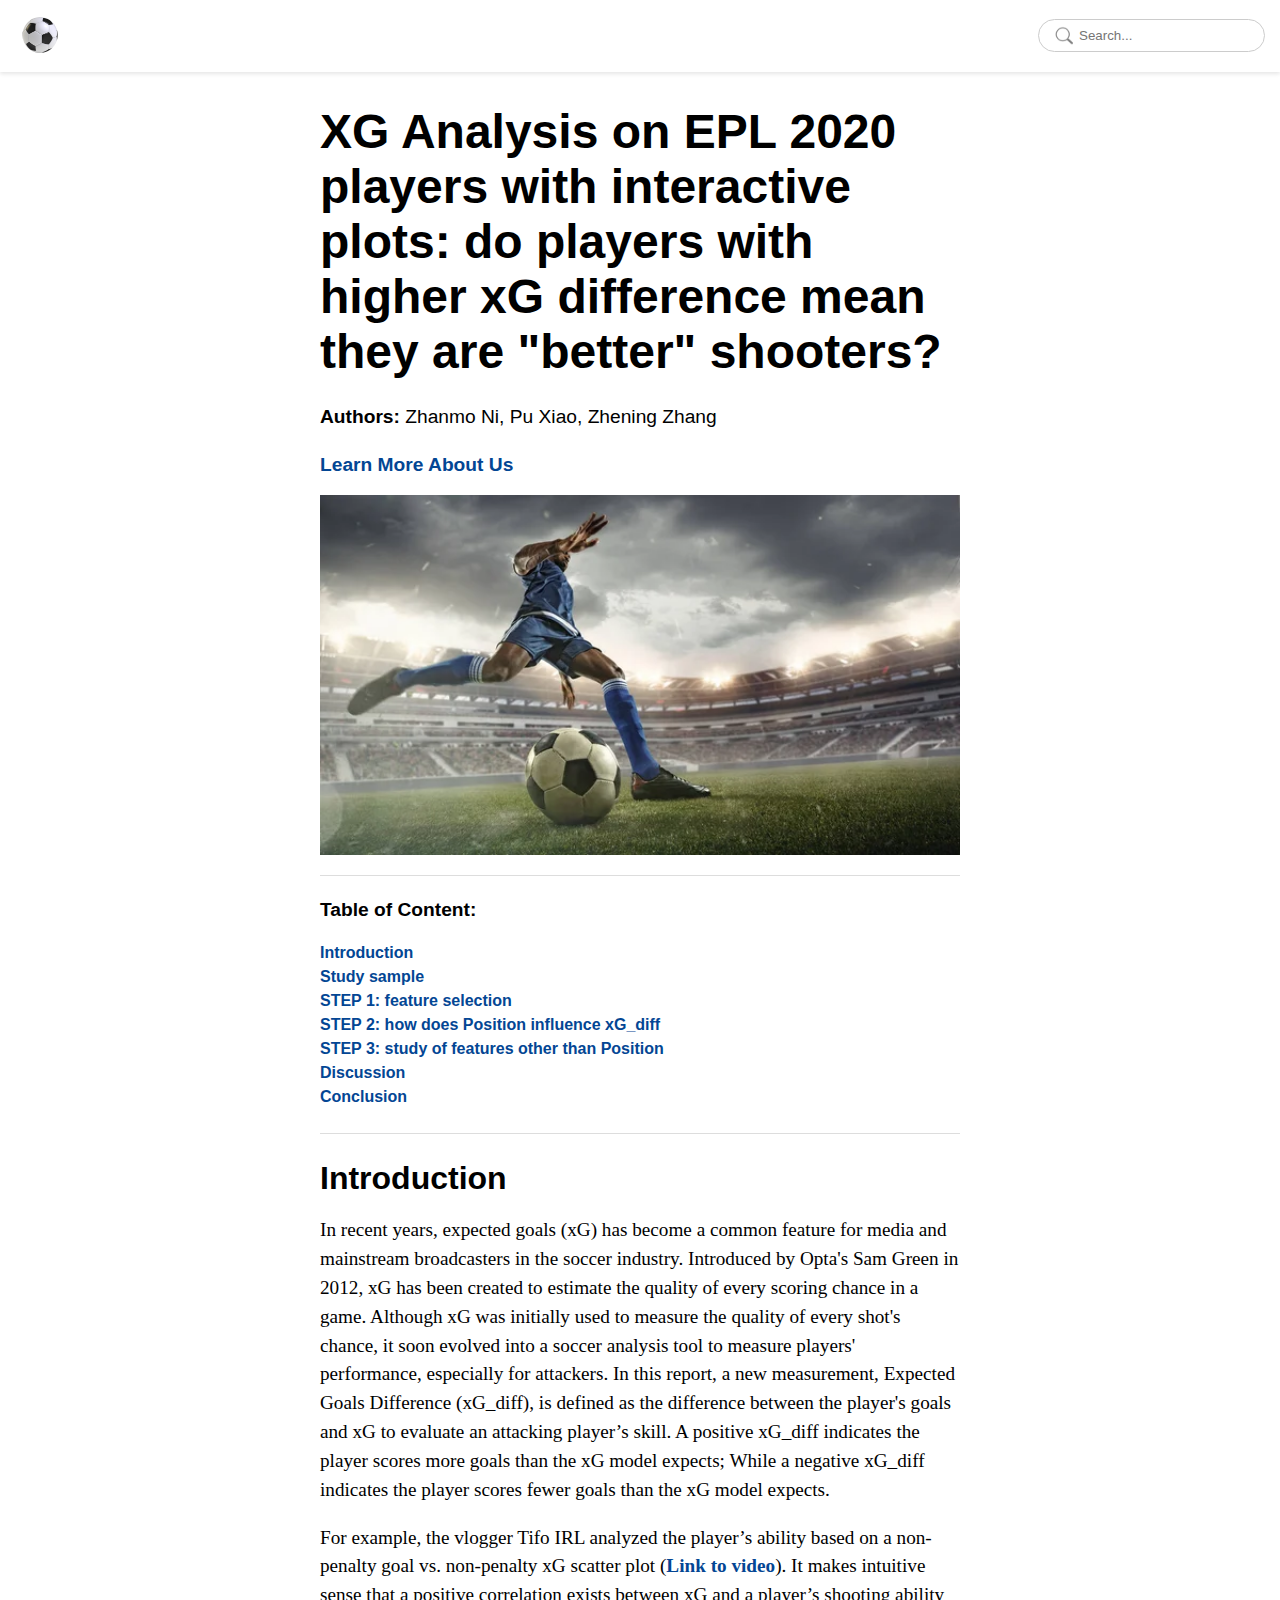
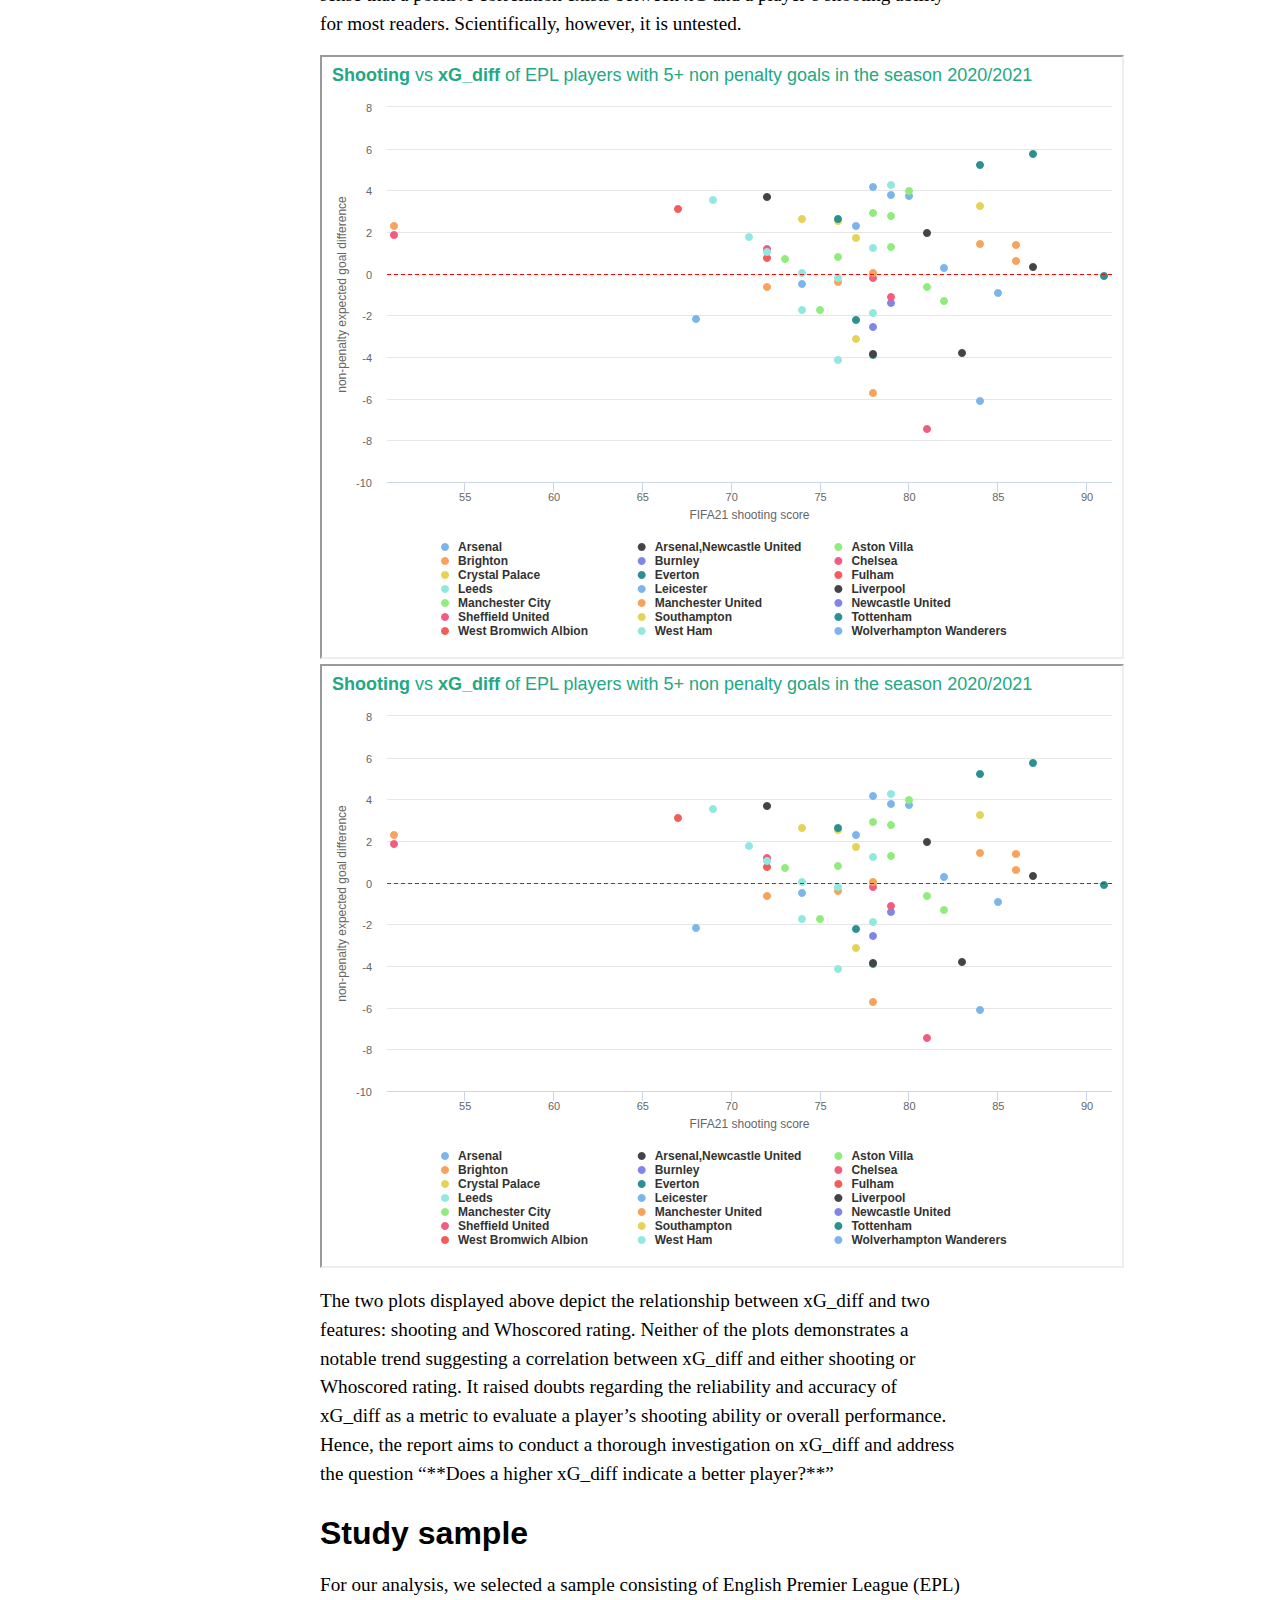
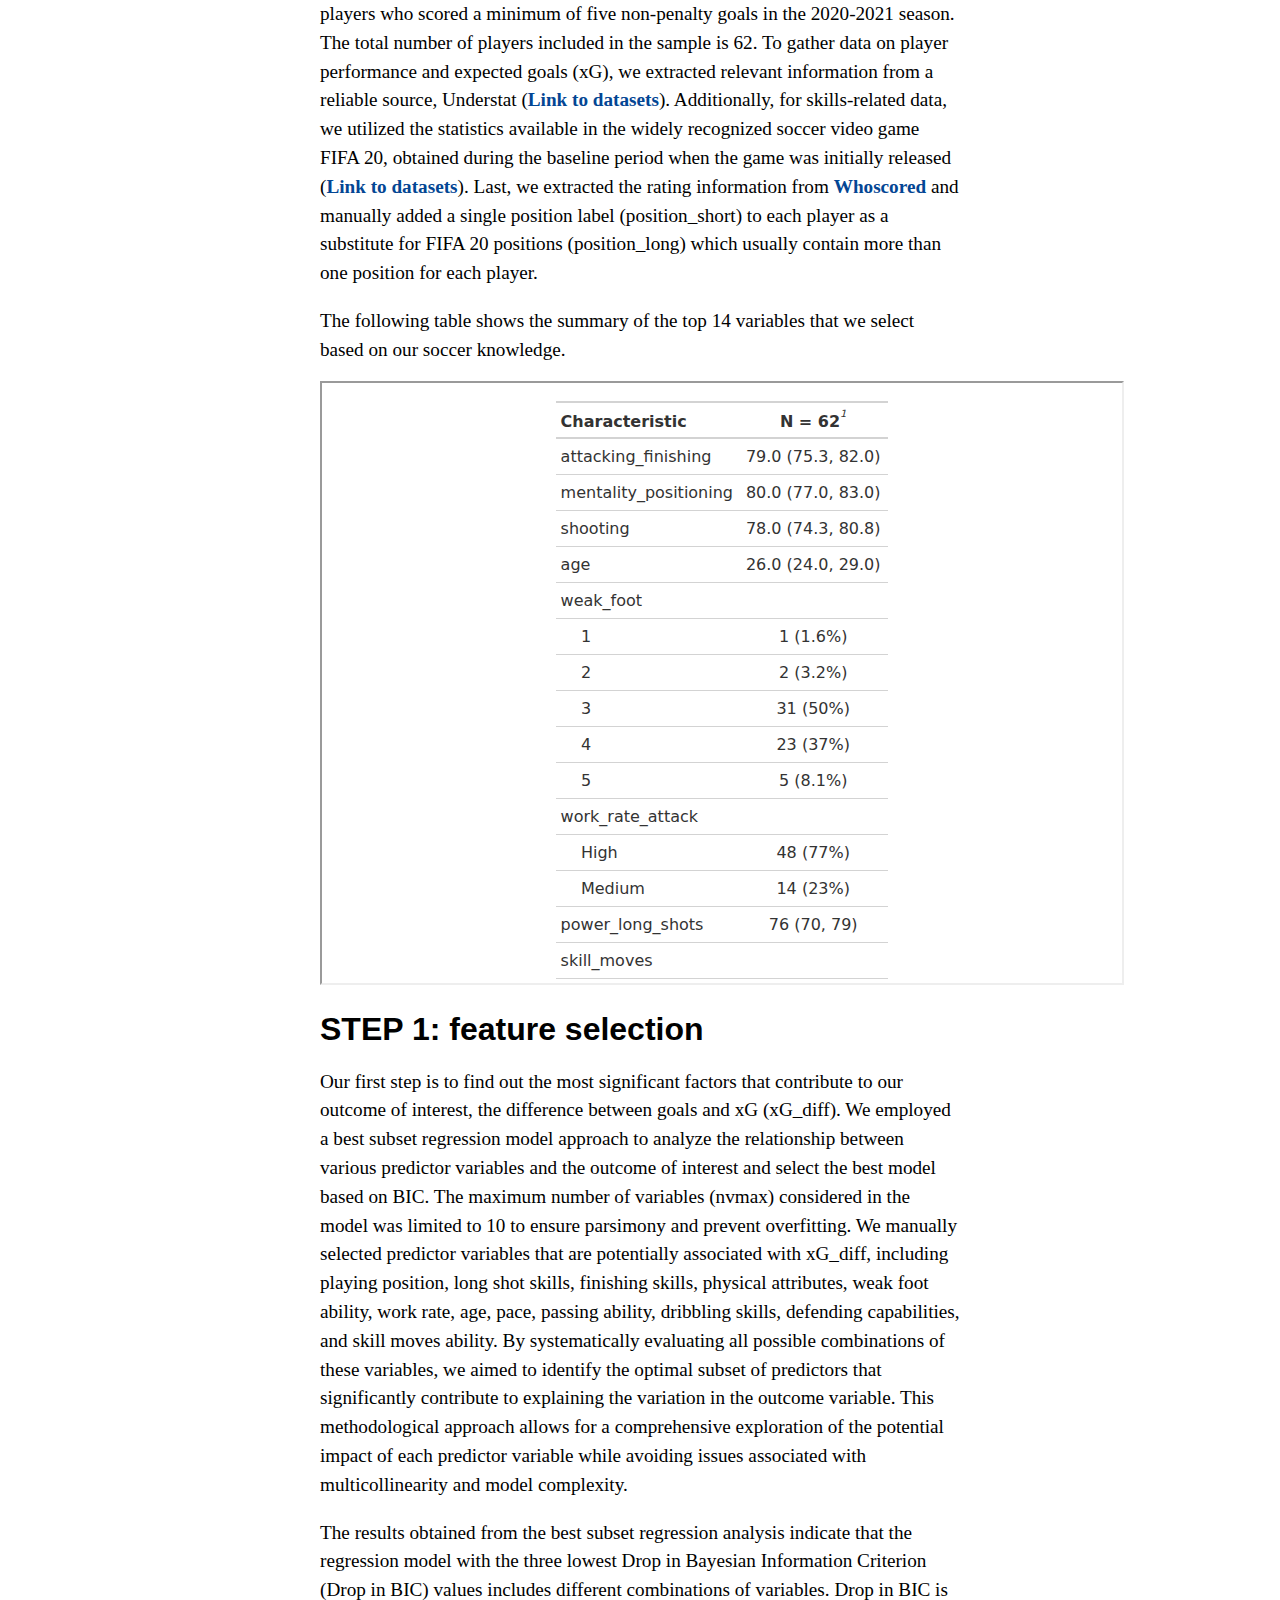
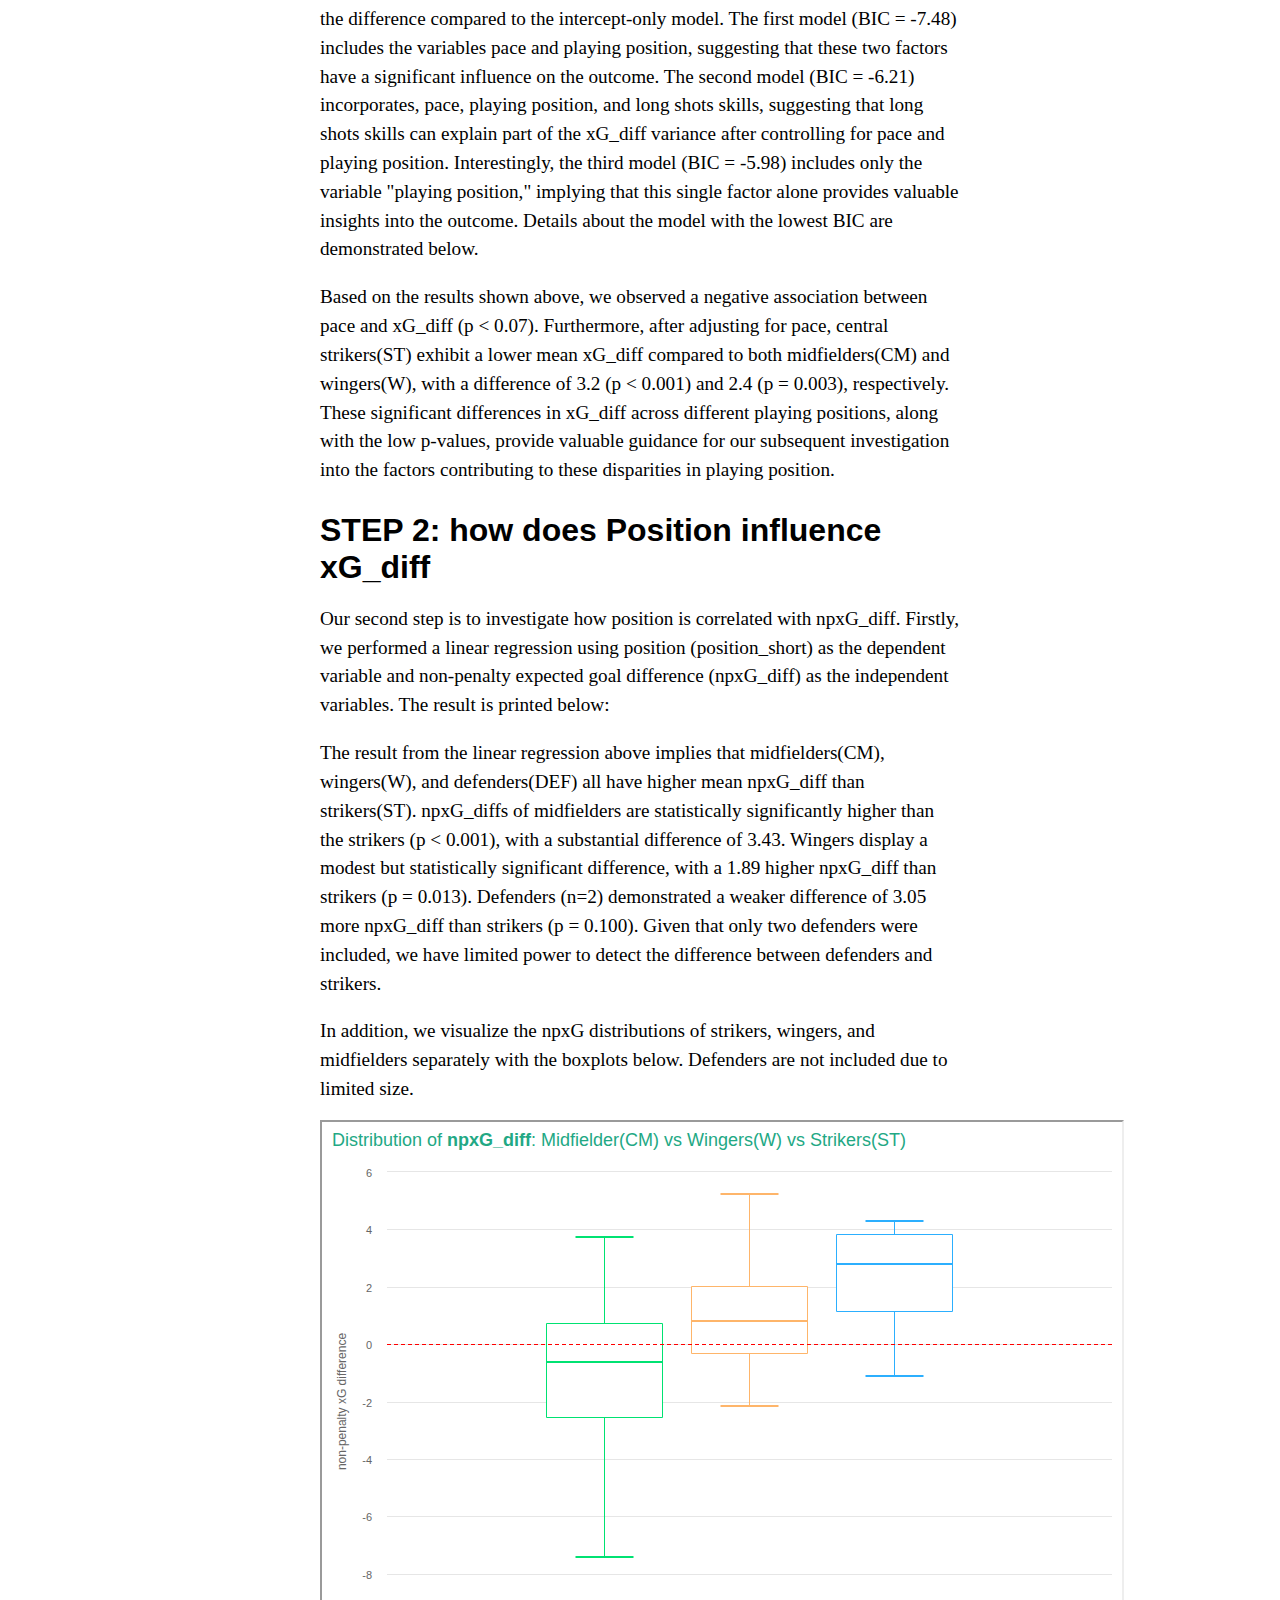
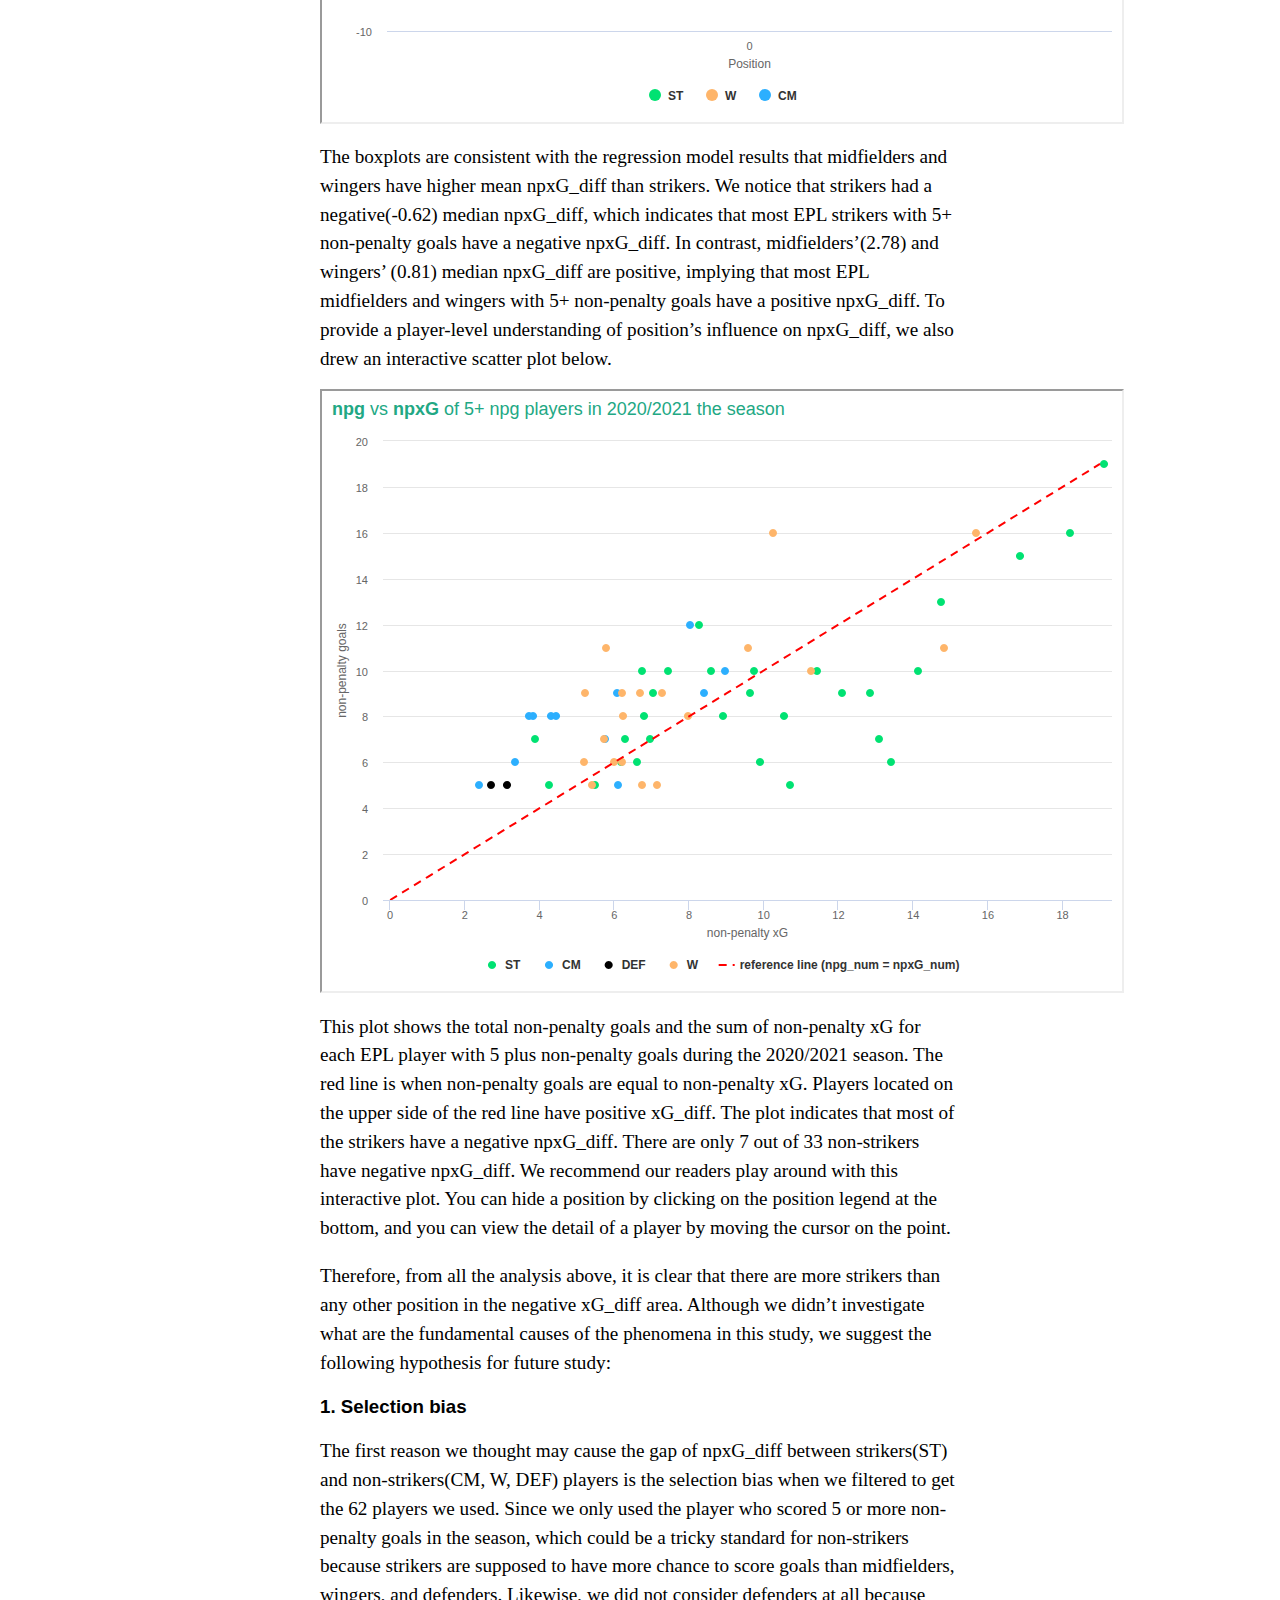
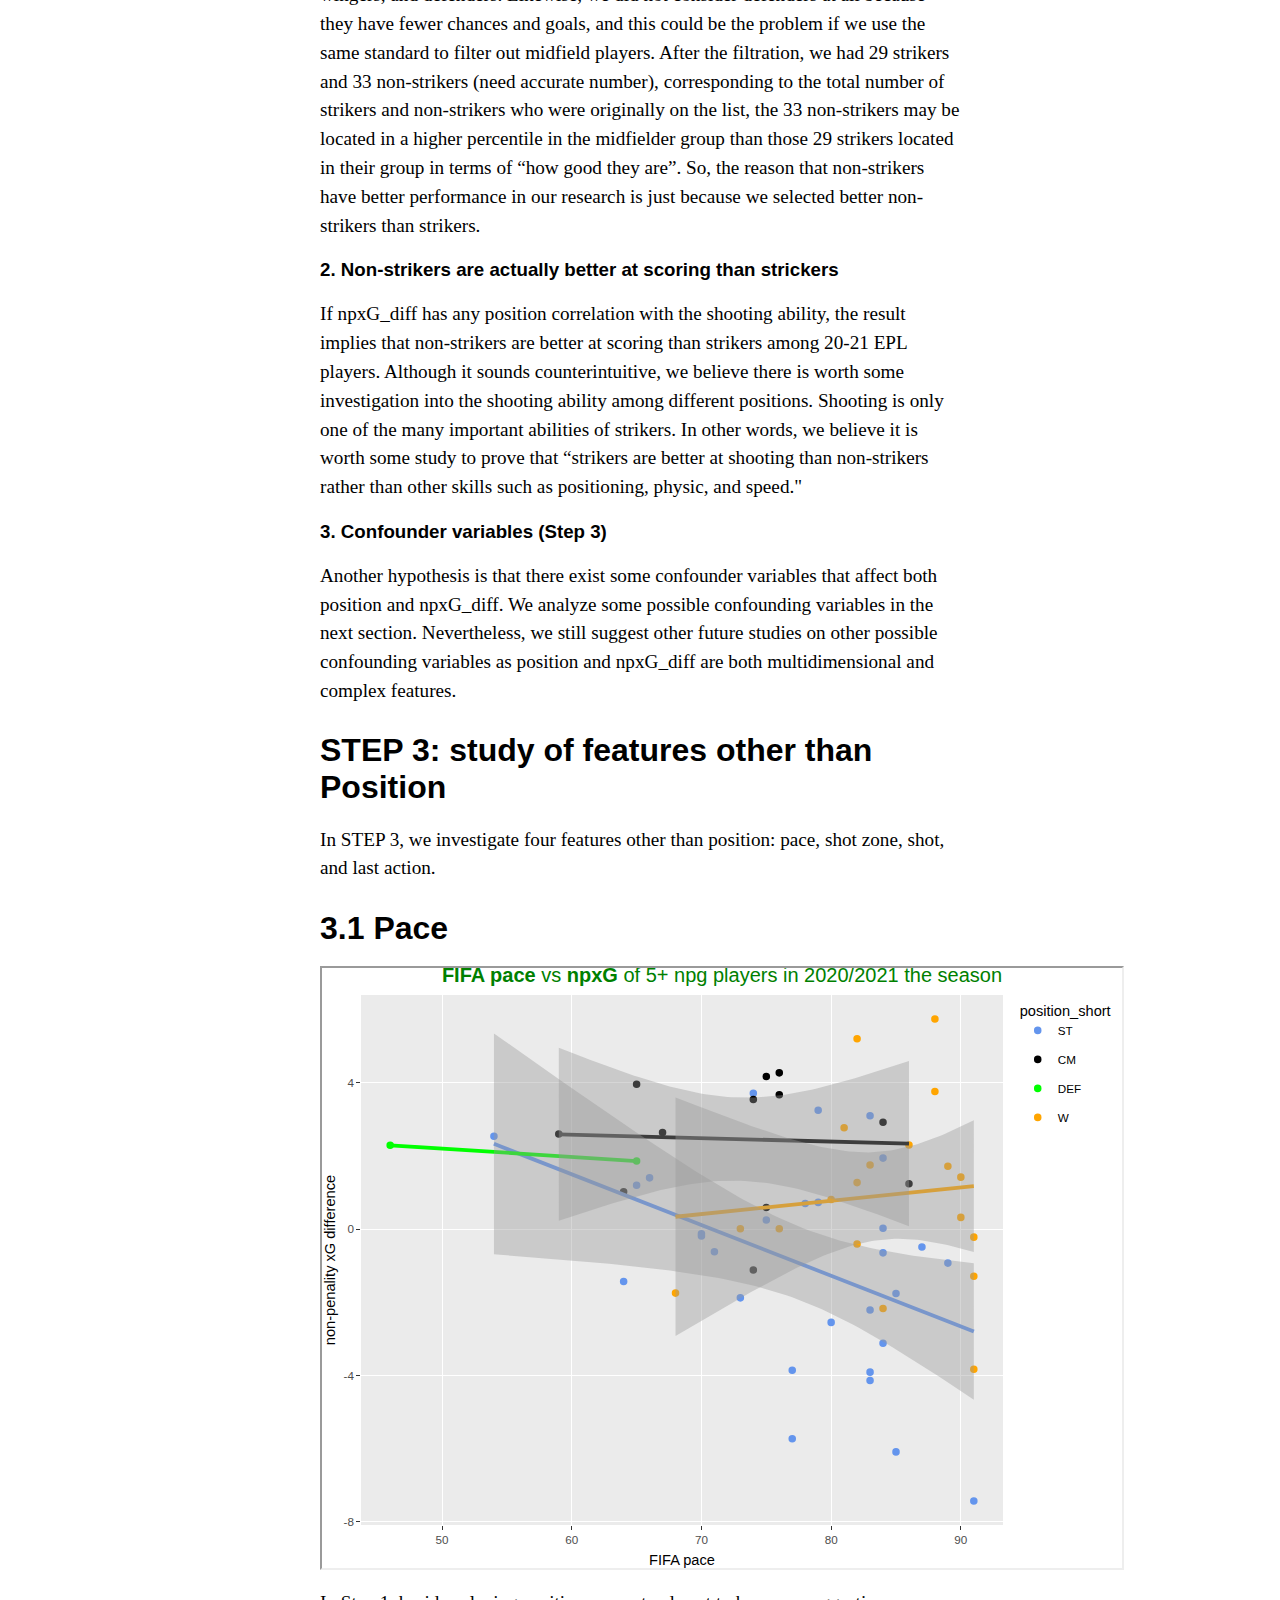
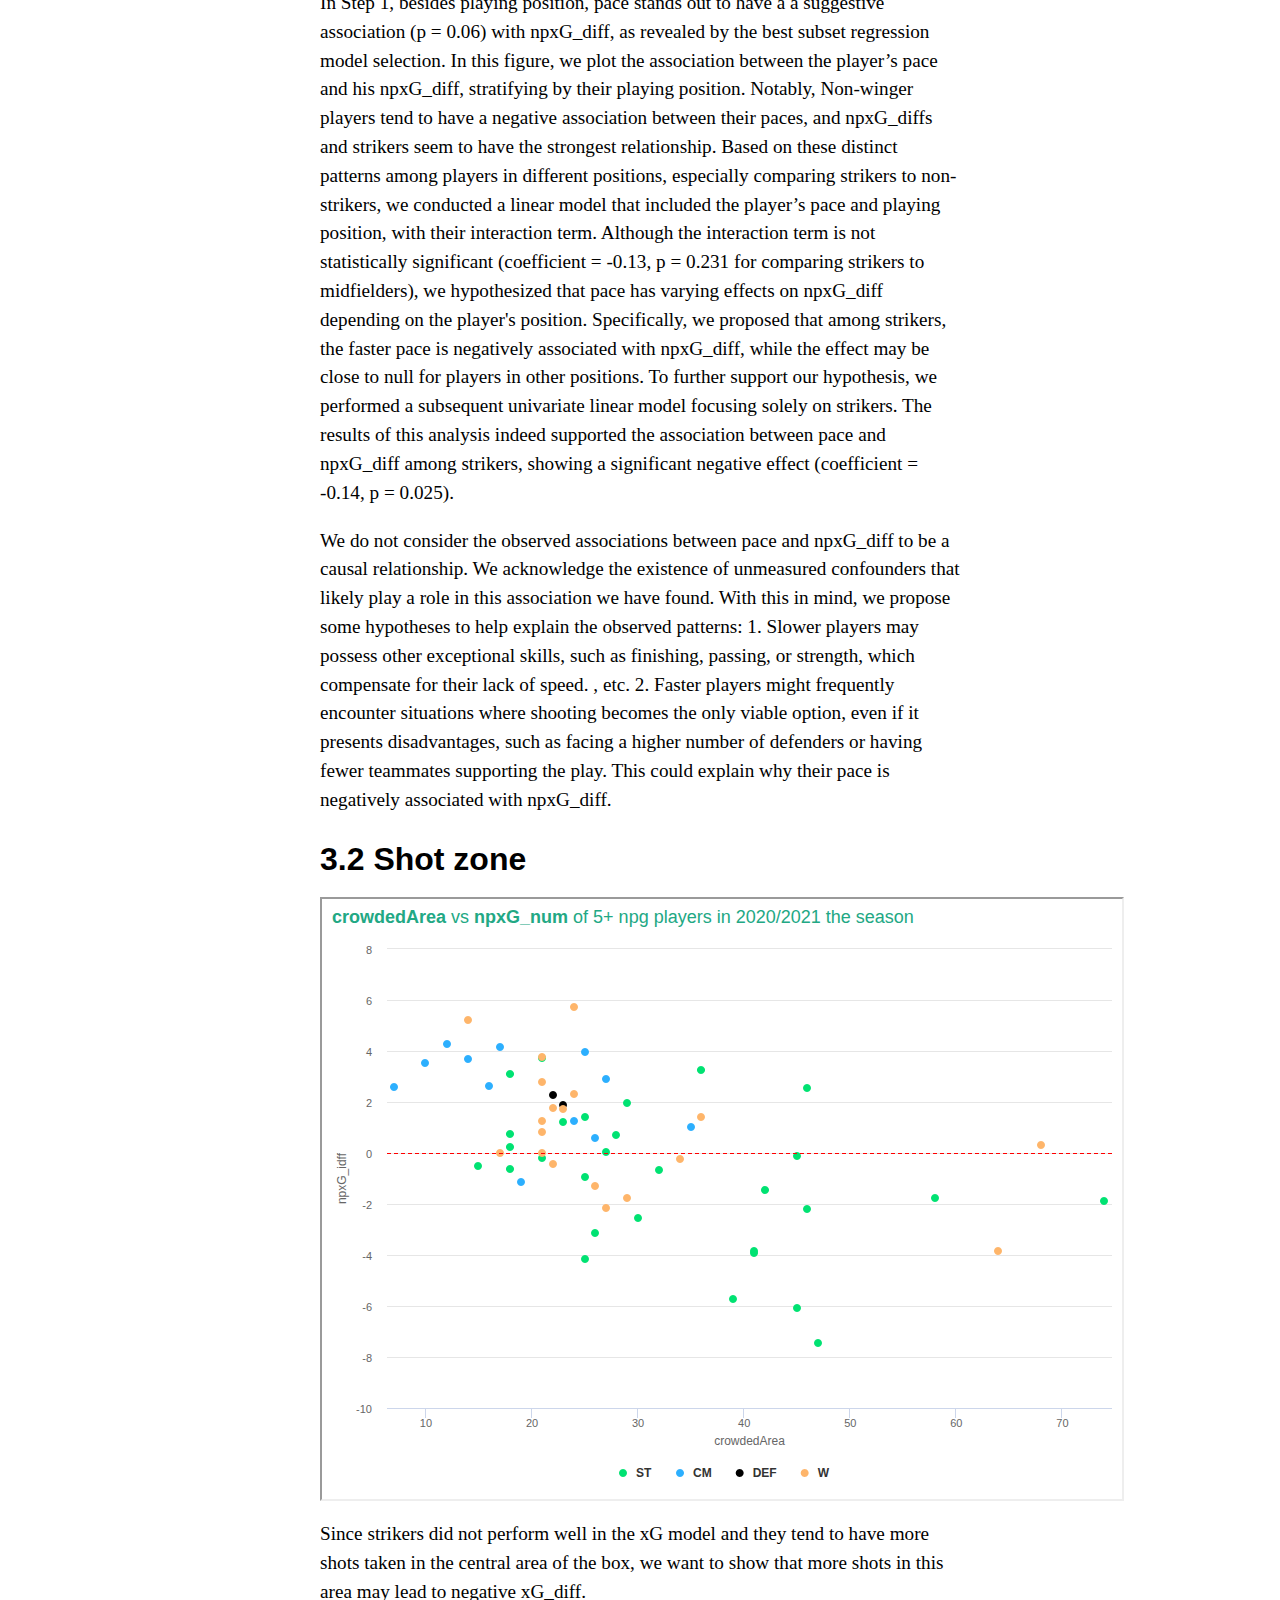
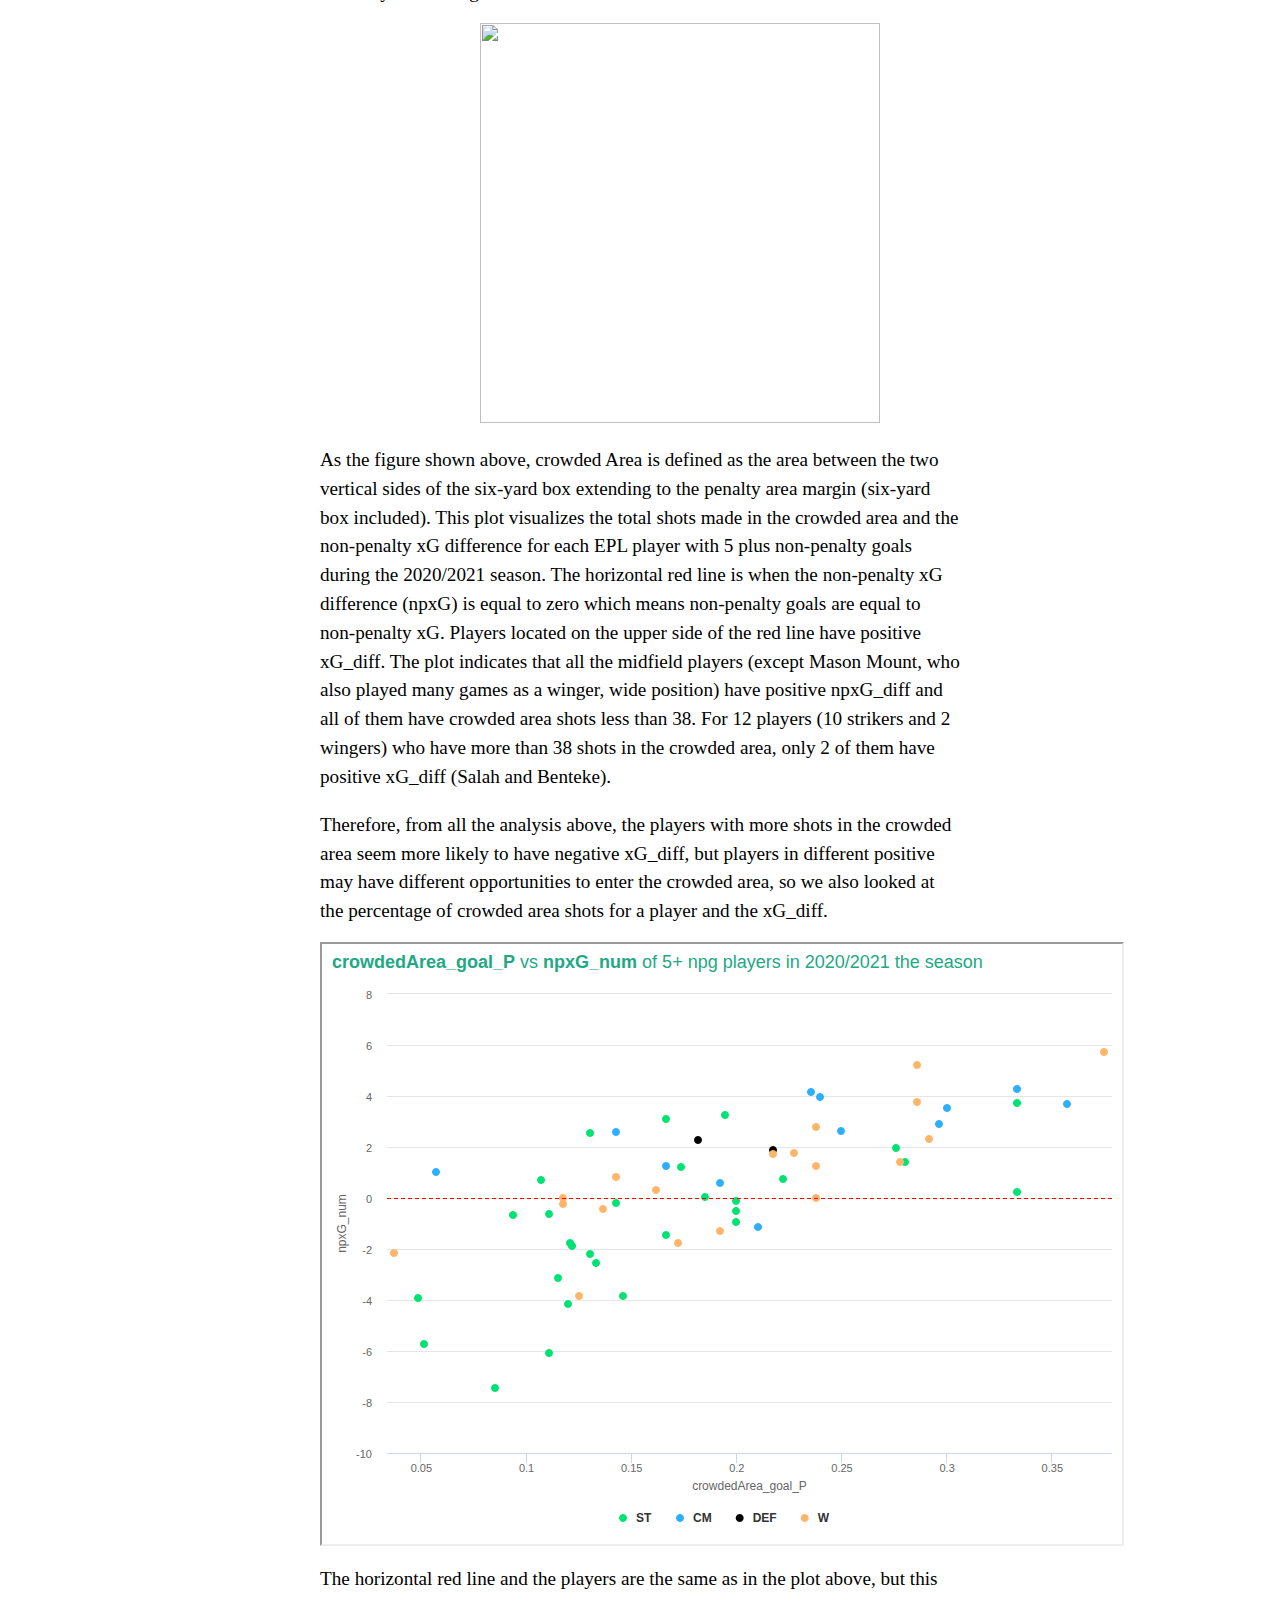
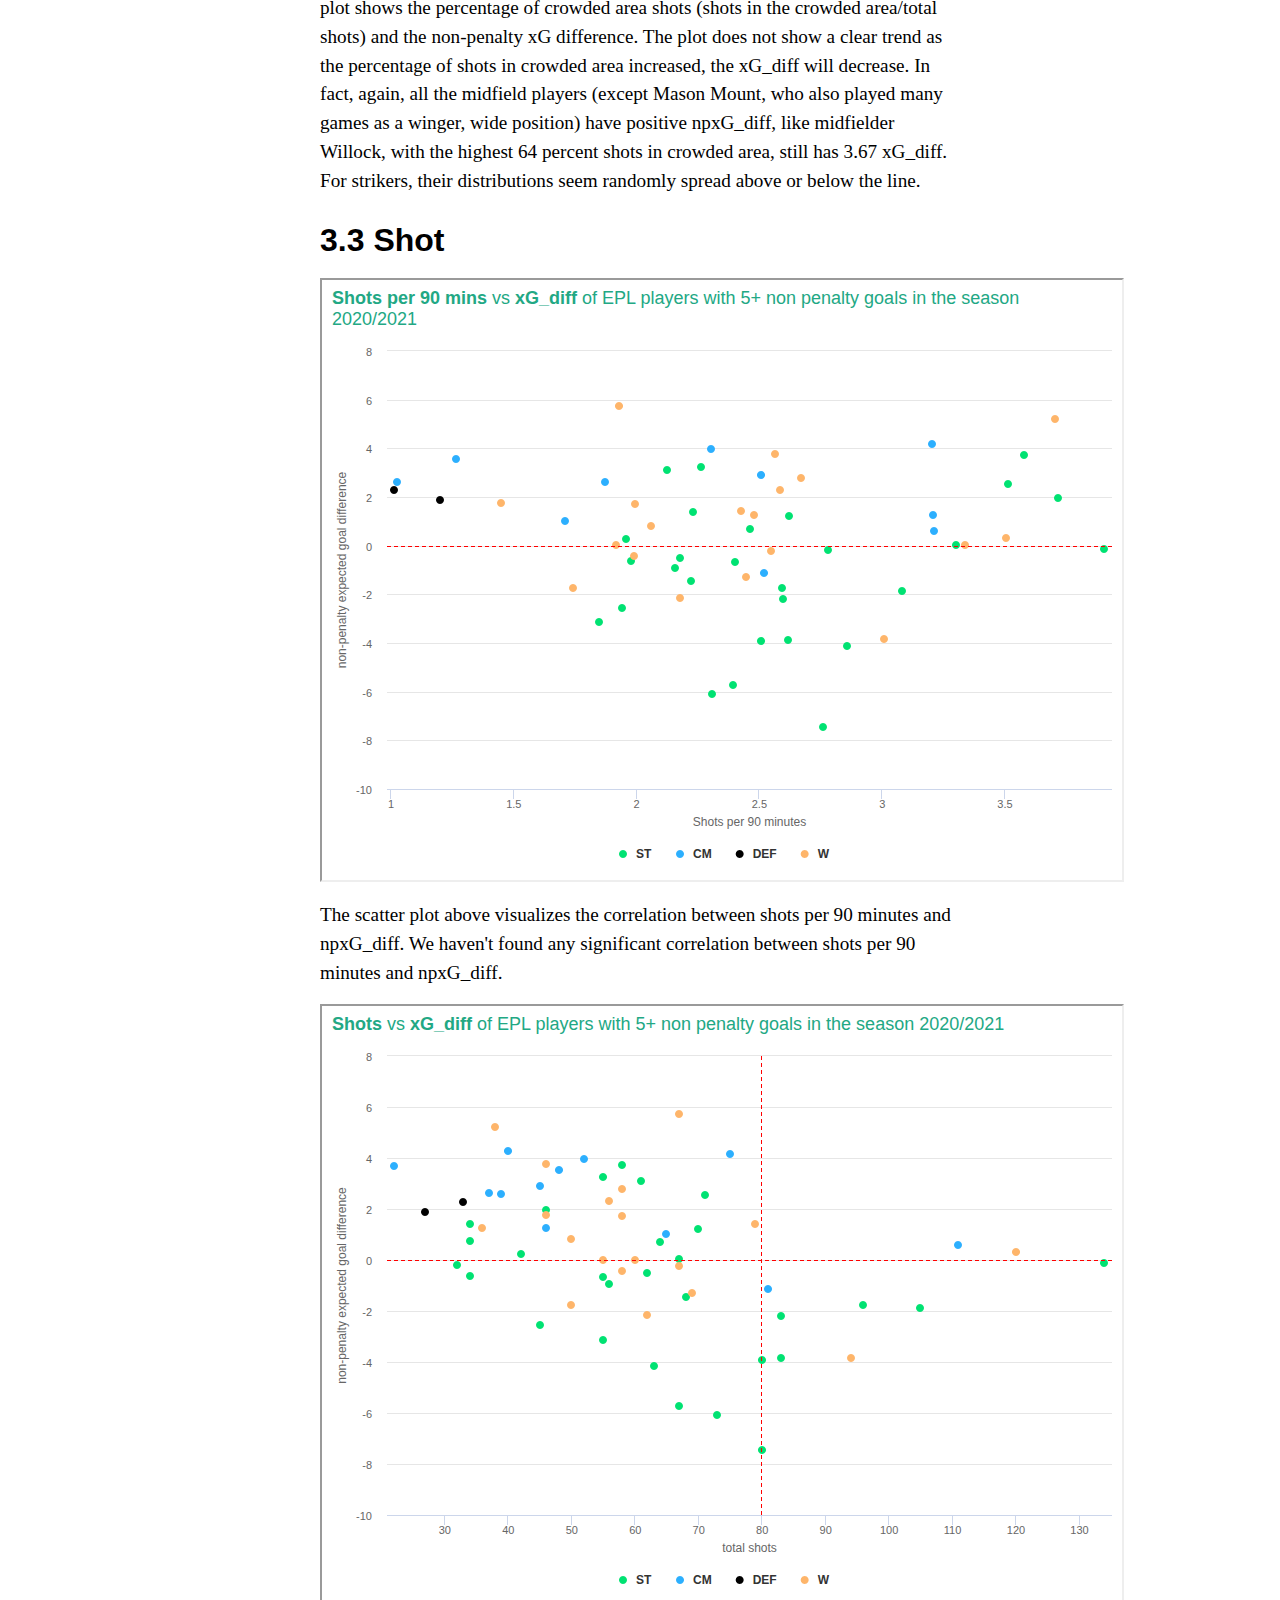
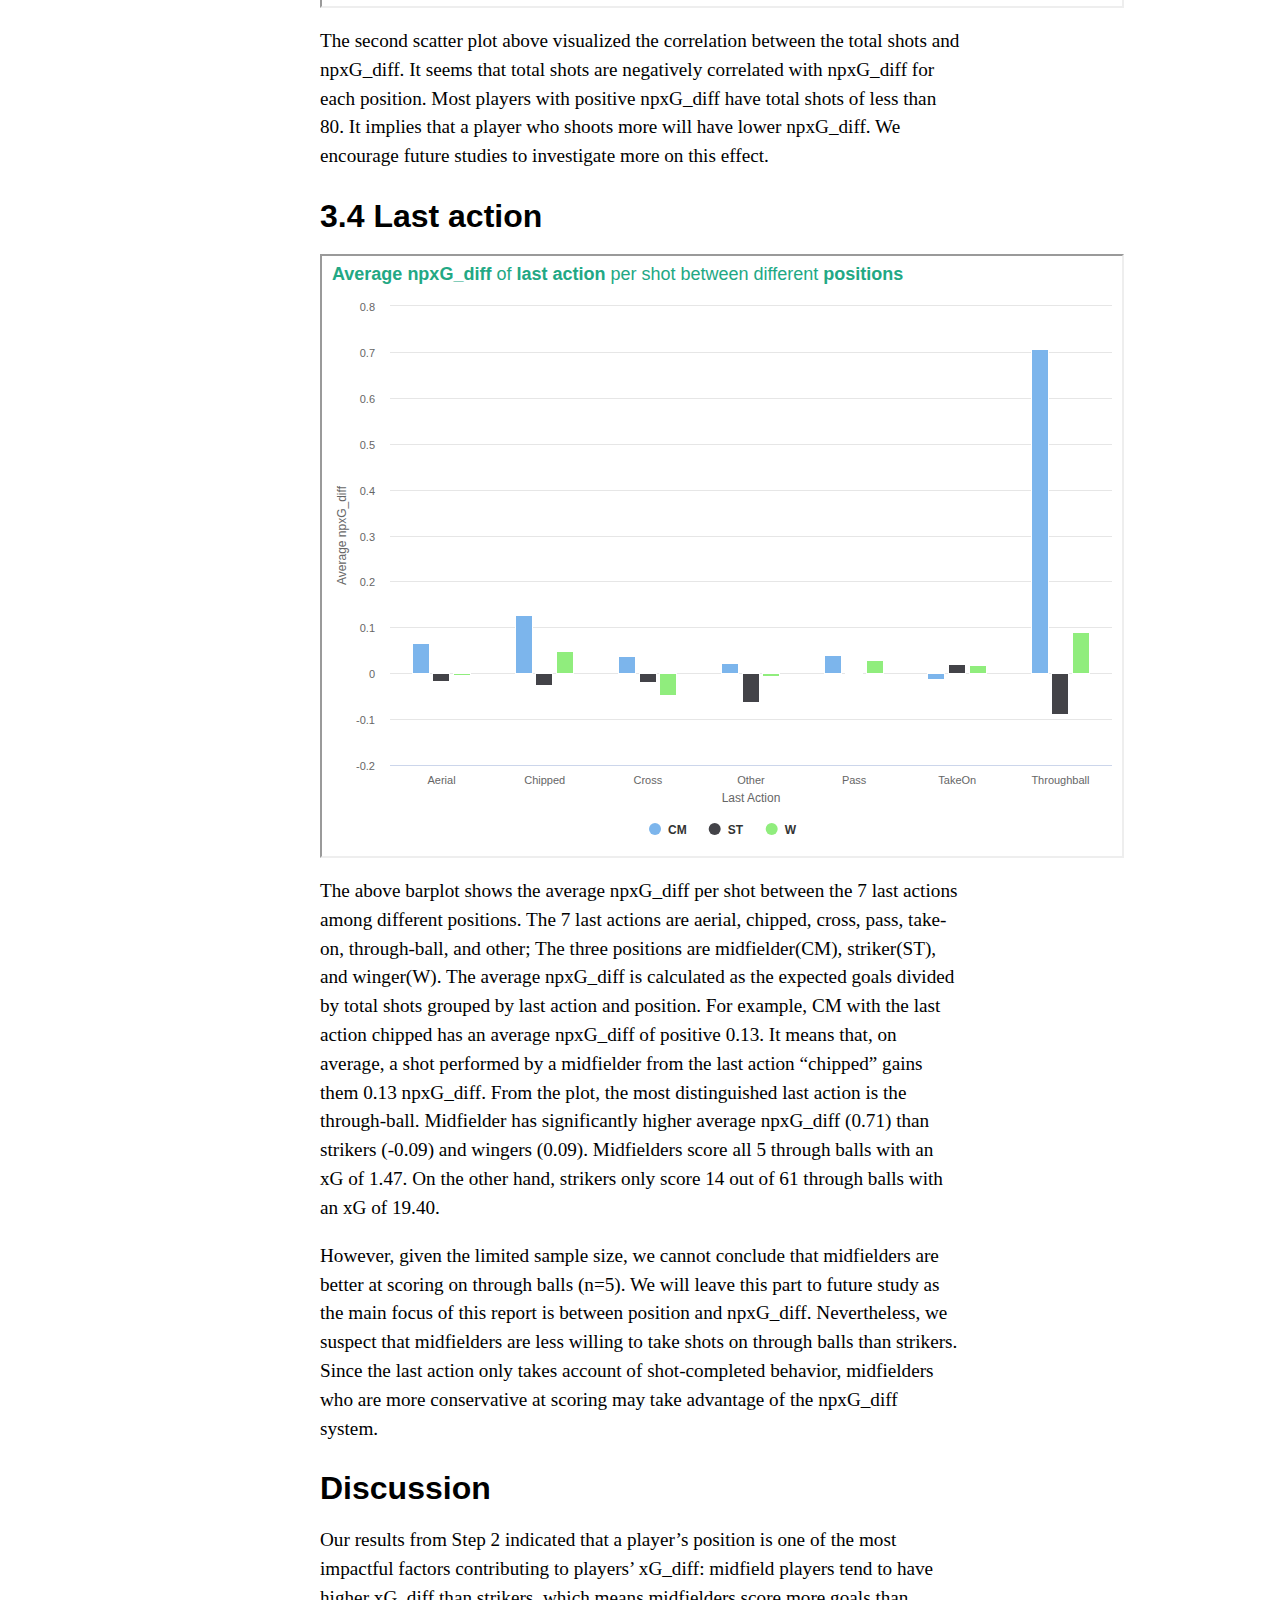
==== index.html @ 12233322 "Fix font size and h3 headings" ====
<!DOCTYPE html>
<html lang="en">
    <head>
        <meta charset="UTF-8" />
        <meta name="viewport" content="width=device-width, initial-scale=1.0" />
        <title>Article</title>
        <link rel="stylesheet" href="css/style.css" />
    </head>
    <body>
        <header class="header">
            <div class="header__icon">
                <img src="css/images/football.png" alt="Main Icon" />
            </div>
            <div class="header__search">
                <div class="search-container">
                    <img
                        src="css/images/search-icon.png"
                        alt="Search Icon"
                        class="search-icon"
                    />
                    <input type="text" placeholder="Search..." />
                </div>
            </div>
        </header>

        <main>
            <div class="article-header">
                <h1
                    id="xg-analysis-on-epl-2020-players-with-interactive-plots-do-players-with-higher-xg-difference-mean-they-are-better-shooters"
                >
                    XG Analysis on EPL 2020 players with interactive plots: do
                    players with higher xG difference mean they are
                    &quot;better&quot; shooters?
                </h1>

                <p>
                    <strong>Authors:</strong> Zhanmo Ni, Pu Xiao, Zhening Zhang
                </p>
                <p>
                    <a href="#about"><strong>Learn More About Us</strong></a>
                </p>
                <div class="article-image">
                    <img
                        src="css/images/soccar.jpg"
                        alt="Soccar Picture Displayed"
                    />
                </div>

                <hr />
                <p><strong>Table of Content:</strong></p>
                <ul>
                    <li><a href="#intro">Introduction</a></li>
                    <li><a href="#sample">Study sample</a></li>
                    <li><a href="#s1">STEP 1: feature selection</a></li>
                    <li>
                        <a href="#s2"
                            >STEP 2: how does Position influence xG_diff</a
                        >
                    </li>
                    <li>
                        <a href="#s3"
                            >STEP 3: study of features other than Position</a
                        >
                    </li>
                    <li><a href="#dis">Discussion</a></li>
                    <li><a href="#con">Conclusion</a></li>
                </ul>
                <hr />
            </div>
            <div class="article">
                <p><a id="intro"></a></p>
                <h2 id="introduction">Introduction</h2>
                <p>
                    In recent years, expected goals (xG) has become a common
                    feature for media and mainstream broadcasters in the soccer
                    industry. Introduced by Opta&#39;s Sam Green in 2012, xG has
                    been created to estimate the quality of every scoring chance
                    in a game. Although xG was initially used to measure the
                    quality of every shot&#39;s chance, it soon evolved into a
                    soccer analysis tool to measure players&#39; performance,
                    especially for attackers. In this report, a new measurement,
                    Expected Goals Difference (xG_diff), is defined as the
                    difference between the player&#39;s goals and xG to evaluate
                    an attacking player’s skill. A positive xG_diff indicates
                    the player scores more goals than the xG model expects;
                    While a negative xG_diff indicates the player scores fewer
                    goals than the xG model expects. <br />
                </p>
                <p>
                    For example, the vlogger Tifo IRL analyzed the player’s
                    ability based on a non-penalty goal vs. non-penalty xG
                    scatter plot (<a
                        href="https://www.youtube.com/watch?v=lWQf87FMEqo"
                        >Link to video</a
                    >). It makes intuitive sense that a positive correlation
                    exists between xG and a player’s shooting ability for most
                    readers. Scientifically, however, it is untested. <br />
                </p>

                <iframe
                    src="charts/intro1.html"
                    width="800"
                    height="600"
                ></iframe>
                <iframe
                    src="charts/intro1.html"
                    width="800"
                    height="600"
                ></iframe>

                <p>
                    The two plots displayed above depict the relationship
                    between xG_diff and two features: shooting and Whoscored
                    rating. Neither of the plots demonstrates a notable trend
                    suggesting a correlation between xG_diff and either shooting
                    or Whoscored rating. It raised doubts regarding the
                    reliability and accuracy of xG_diff as a metric to evaluate
                    a player’s shooting ability or overall performance. Hence,
                    the report aims to conduct a thorough investigation on
                    xG_diff and address the question “**Does a higher xG_diff
                    indicate a better player?**”
                </p>
                <p><a id="sample"></a></p>
                <h2 id="study-sample">Study sample</h2>
                <p>
                    For our analysis, we selected a sample consisting of English
                    Premier League (EPL) players who scored a minimum of five
                    non-penalty goals in the 2020-2021 season. The total number
                    of players included in the sample is 62. To gather data on
                    player performance and expected goals (xG), we extracted
                    relevant information from a reliable source, Understat (<a
                        href="https://www.kaggle.com/datasets/invokerz/epl-xg-data-from-douglasbc"
                        >Link to datasets</a
                    >). Additionally, for skills-related data, we utilized the
                    statistics available in the widely recognized soccer video
                    game FIFA 20, obtained during the baseline period when the
                    game was initially released (<a
                        href="https://www.kaggle.com/datasets/stefanoleone992/fifa-22-complete-player-dataset"
                        >Link to datasets</a
                    >). Last, we extracted the rating information from
                    <a
                        href="https://www.whoscored.com/Regions/252/Tournaments/2/Seasons/8228/Stages/18685/Show/England-Premier-League-2020-2021"
                        >Whoscored</a
                    >
                    and manually added a single position label (position_short)
                    to each player as a substitute for FIFA 20 positions
                    (position_long) which usually contain more than one position
                    for each player.
                </p>
                <p>
                    The following table shows the summary of the top 14
                    variables that we select based on our soccer knowledge.
                </p>

                <iframe
                    src="charts/table1.html"
                    width="800"
                    height="600"
                ></iframe>

                <p><a id="s1"></a></p>
                <h2 id="step-1-feature-selection">STEP 1: feature selection</h2>
                <p>
                    Our first step is to find out the most significant factors
                    that contribute to our outcome of interest, the difference
                    between goals and xG (xG_diff). We employed a best subset
                    regression model approach to analyze the relationship
                    between various predictor variables and the outcome of
                    interest and select the best model based on BIC. The maximum
                    number of variables (nvmax) considered in the model was
                    limited to 10 to ensure parsimony and prevent overfitting.
                    We manually selected predictor variables that are
                    potentially associated with xG_diff, including playing
                    position, long shot skills, finishing skills, physical
                    attributes, weak foot ability, work rate, age, pace, passing
                    ability, dribbling skills, defending capabilities, and skill
                    moves ability. By systematically evaluating all possible
                    combinations of these variables, we aimed to identify the
                    optimal subset of predictors that significantly contribute
                    to explaining the variation in the outcome variable. This
                    methodological approach allows for a comprehensive
                    exploration of the potential impact of each predictor
                    variable while avoiding issues associated with
                    multicollinearity and model complexity.
                </p>
                <!-- INSERT something: something -->

                <p>
                    The results obtained from the best subset regression
                    analysis indicate that the regression model with the three
                    lowest Drop in Bayesian Information Criterion (Drop in BIC)
                    values includes different combinations of variables. Drop in
                    BIC is the difference compared to the intercept-only model.
                    The first model (BIC = -7.48) includes the variables pace
                    and playing position, suggesting that these two factors have
                    a significant influence on the outcome. The second model
                    (BIC = -6.21) incorporates, pace, playing position, and long
                    shots skills, suggesting that long shots skills can explain
                    part of the xG_diff variance after controlling for pace and
                    playing position. Interestingly, the third model (BIC =
                    -5.98) includes only the variable &quot;playing
                    position,&quot; implying that this single factor alone
                    provides valuable insights into the outcome. Details about
                    the model with the lowest BIC are demonstrated below.
                </p>
                <!-- INSERT something: something -->

                <p>
                    Based on the results shown above, we observed a negative
                    association between pace and xG_diff (p &lt; 0.07).
                    Furthermore, after adjusting for pace, central strikers(ST)
                    exhibit a lower mean xG_diff compared to both
                    midfielders(CM) and wingers(W), with a difference of 3.2 (p
                    &lt; 0.001) and 2.4 (p = 0.003), respectively. These
                    significant differences in xG_diff across different playing
                    positions, along with the low p-values, provide valuable
                    guidance for our subsequent investigation into the factors
                    contributing to these disparities in playing position.
                </p>
                <p><a id="s2"></a></p>
                <h2 id="step-2-how-does-position-influence-xg_diff">
                    STEP 2: how does Position influence xG_diff
                </h2>
                <p>
                    Our second step is to investigate how position is correlated
                    with npxG_diff. Firstly, we performed a linear regression
                    using position (position_short) as the dependent variable
                    and non-penalty expected goal difference (npxG_diff) as the
                    independent variables. The result is printed below:
                </p>
                <!-- INSERT something: something -->

                <p>
                    The result from the linear regression above implies that
                    midfielders(CM), wingers(W), and defenders(DEF) all have
                    higher mean npxG_diff than strikers(ST). npxG_diffs of
                    midfielders are statistically significantly higher than the
                    strikers (p &lt; 0.001), with a substantial difference of
                    3.43. Wingers display a modest but statistically significant
                    difference, with a 1.89 higher npxG_diff than strikers (p =
                    0.013). Defenders (n=2) demonstrated a weaker difference of
                    3.05 more npxG_diff than strikers (p = 0.100). Given that
                    only two defenders were included, we have limited power to
                    detect the difference between defenders and strikers. <br />
                </p>
                <p>
                    In addition, we visualize the npxG distributions of
                    strikers, wingers, and midfielders separately with the
                    boxplots below. Defenders are not included due to limited
                    size.
                </p>
                <!-- INSERT a plot: s2_p1 -->

                <iframe
                    src="charts/s2_p1.html"
                    width="800"
                    height="600"
                ></iframe>

                <p>
                    The boxplots are consistent with the regression model
                    results that midfielders and wingers have higher mean
                    npxG_diff than strikers. We notice that strikers had a
                    negative(-0.62) median npxG_diff, which indicates that most
                    EPL strikers with 5+ non-penalty goals have a negative
                    npxG_diff. In contrast, midfielders’(2.78) and wingers’
                    (0.81) median npxG_diff are positive, implying that most EPL
                    midfielders and wingers with 5+ non-penalty goals have a
                    positive npxG_diff. To provide a player-level understanding
                    of position’s influence on npxG_diff, we also drew an
                    interactive scatter plot below.
                </p>
                <!-- INSERT a plot: s2_p2 -->

                <iframe
                    src="charts/s2_p2.html"
                    width="800"
                    height="600"
                ></iframe>

                <p>
                    This plot shows the total non-penalty goals and the sum of
                    non-penalty xG for each EPL player with 5 plus non-penalty
                    goals during the 2020/2021 season. The red line is when
                    non-penalty goals are equal to non-penalty xG. Players
                    located on the upper side of the red line have positive
                    xG_diff. The plot indicates that most of the strikers have a
                    negative npxG_diff. There are only 7 out of 33 non-strikers
                    have negative npxG_diff. We recommend our readers play
                    around with this interactive plot. You can hide a position
                    by clicking on the position legend at the bottom, and you
                    can view the detail of a player by moving the cursor on the
                    point. <br />
                </p>
                <p>
                    Therefore, from all the analysis above, it is clear that
                    there are more strikers than any other position in the
                    negative xG_diff area. Although we didn’t investigate what
                    are the fundamental causes of the phenomena in this study,
                    we suggest the following hypothesis for future study: <br />
                </p>

                <h3><strong>1. Selection bias</strong></h3>
                <p>
                    The first reason we thought may cause the gap of npxG_diff
                    between strikers(ST) and non-strikers(CM, W, DEF) players is
                    the selection bias when we filtered to get the 62 players we
                    used. Since we only used the player who scored 5 or more
                    non-penalty goals in the season, which could be a tricky
                    standard for non-strikers because strikers are supposed to
                    have more chance to score goals than midfielders, wingers,
                    and defenders. Likewise, we did not consider defenders at
                    all because they have fewer chances and goals, and this
                    could be the problem if we use the same standard to filter
                    out midfield players. After the filtration, we had 29
                    strikers and 33 non-strikers (need accurate number),
                    corresponding to the total number of strikers and
                    non-strikers who were originally on the list, the 33
                    non-strikers may be located in a higher percentile in the
                    midfielder group than those 29 strikers located in their
                    group in terms of “how good they are”. So, the reason that
                    non-strikers have better performance in our research is just
                    because we selected better non-strikers than strikers.
                </p>
                <h3>
                    2. Non-strikers are actually better at scoring than
                    strickers
                </h3>
                <p>
                    If npxG_diff has any position correlation with the shooting
                    ability, the result implies that non-strikers are better at
                    scoring than strikers among 20-21 EPL players. Although it
                    sounds counterintuitive, we believe there is worth some
                    investigation into the shooting ability among different
                    positions. Shooting is only one of the many important
                    abilities of strikers. In other words, we believe it is
                    worth some study to prove that “strikers are better at
                    shooting than non-strikers rather than other skills such as
                    positioning, physic, and speed.&quot;
                </p>
                <h3>3. Confounder variables (Step 3)</h3>
                <p>
                    Another hypothesis is that there exist some confounder
                    variables that affect both position and npxG_diff. We
                    analyze some possible confounding variables in the next
                    section. Nevertheless, we still suggest other future studies
                    on other possible confounding variables as position and
                    npxG_diff are both multidimensional and complex features.
                </p>
                <p><a id="s3"></a></p>
                <h2 id="step-3-study-of-features-other-than-position">
                    STEP 3: study of features other than Position
                </h2>
                <p>
                    In STEP 3, we investigate four features other than position:
                    pace, shot zone, shot, and last action.
                </p>
                <h2 id="31-pace">3.1 Pace</h2>
                <!-- INSERT a plot: s3_p1 -->

                <iframe
                    src="charts/s3_p1.html"
                    width="800"
                    height="600"
                ></iframe>

                <p>
                    In Step 1, besides playing position, pace stands out to have
                    a a suggestive association (p = 0.06) with npxG_diff, as
                    revealed by the best subset regression model selection. In
                    this figure, we plot the association between the player’s
                    pace and his npxG_diff, stratifying by their playing
                    position. Notably, Non-winger players tend to have a
                    negative association between their paces, and npxG_diffs and
                    strikers seem to have the strongest relationship. Based on
                    these distinct patterns among players in different
                    positions, especially comparing strikers to non-strikers, we
                    conducted a linear model that included the player’s pace and
                    playing position, with their interaction term. Although the
                    interaction term is not statistically significant
                    (coefficient = -0.13, p = 0.231 for comparing strikers to
                    midfielders), we hypothesized that pace has varying effects
                    on npxG_diff depending on the player&#39;s position.
                    Specifically, we proposed that among strikers, the faster
                    pace is negatively associated with npxG_diff, while the
                    effect may be close to null for players in other positions.
                    To further support our hypothesis, we performed a subsequent
                    univariate linear model focusing solely on strikers. The
                    results of this analysis indeed supported the association
                    between pace and npxG_diff among strikers, showing a
                    significant negative effect (coefficient = -0.14, p =
                    0.025). <br />
                </p>
                <p>
                    We do not consider the observed associations between pace
                    and npxG_diff to be a causal relationship. We acknowledge
                    the existence of unmeasured confounders that likely play a
                    role in this association we have found. With this in mind,
                    we propose some hypotheses to help explain the observed
                    patterns: 1. Slower players may possess other exceptional
                    skills, such as finishing, passing, or strength, which
                    compensate for their lack of speed. , etc. 2. Faster players
                    might frequently encounter situations where shooting becomes
                    the only viable option, even if it presents disadvantages,
                    such as facing a higher number of defenders or having fewer
                    teammates supporting the play. This could explain why their
                    pace is negatively associated with npxG_diff.
                </p>
                <h2 id="32-shot-zone">3.2 Shot zone</h2>
                <!-- INSERT a plot: s3_p2 -->
                <iframe
                    src="charts/s3_p2.html"
                    width="800"
                    height="600"
                ></iframe>

                <p>
                    Since strikers did not perform well in the xG model and they
                    tend to have more shots taken in the central area of the
                    box, we want to show that more shots in this area may lead
                    to negative xG_diff. <br />
                </p>
                <div class="displayimages">
                    <img
                        src="https://imgur.com/2fvmLEN.png"
                        width="400px"
                        height="400px"
                    />
                </div>

                <p>
                    As the figure shown above, crowded Area is defined as the
                    area between the two vertical sides of the six-yard box
                    extending to the penalty area margin (six-yard box
                    included). This plot visualizes the total shots made in the
                    crowded area and the non-penalty xG difference for each EPL
                    player with 5 plus non-penalty goals during the 2020/2021
                    season. The horizontal red line is when the non-penalty xG
                    difference (npxG) is equal to zero which means non-penalty
                    goals are equal to non-penalty xG. Players located on the
                    upper side of the red line have positive xG_diff. The plot
                    indicates that all the midfield players (except Mason Mount,
                    who also played many games as a winger, wide position) have
                    positive npxG_diff and all of them have crowded area shots
                    less than 38. For 12 players (10 strikers and 2 wingers) who
                    have more than 38 shots in the crowded area, only 2 of them
                    have positive xG_diff (Salah and Benteke). <br />
                </p>
                <p>
                    Therefore, from all the analysis above, the players with
                    more shots in the crowded area seem more likely to have
                    negative xG_diff, but players in different positive may have
                    different opportunities to enter the crowded area, so we
                    also looked at the percentage of crowded area shots for a
                    player and the xG_diff.
                </p>
                <!-- INSERT a plot: s3_p2_2 -->
                <iframe
                    src="charts/s3_p2_2.html"
                    width="800"
                    height="600"
                ></iframe>

                <p>
                    The horizontal red line and the players are the same as in
                    the plot above, but this plot shows the percentage of
                    crowded area shots (shots in the crowded area/total shots)
                    and the non-penalty xG difference. The plot does not show a
                    clear trend as the percentage of shots in crowded area
                    increased, the xG_diff will decrease. In fact, again, all
                    the midfield players (except Mason Mount, who also played
                    many games as a winger, wide position) have positive
                    npxG_diff, like midfielder Willock, with the highest 64
                    percent shots in crowded area, still has 3.67 xG_diff. For
                    strikers, their distributions seem randomly spread above or
                    below the line.
                </p>
                <h2 id="33-shot">3.3 Shot</h2>
                <!-- INSERT a plot: s3_p3 -->
                <iframe
                    src="charts/s3_p3.html"
                    width="800"
                    height="600"
                ></iframe>

                <p>
                    The scatter plot above visualizes the correlation between
                    shots per 90 minutes and npxG_diff. We haven&#39;t found any
                    significant correlation between shots per 90 minutes and
                    npxG_diff.
                </p>
                <!-- INSERT a plot: s3_p3_1 -->
                <iframe
                    src="charts/s3_p3_1.html"
                    width="800"
                    height="600"
                ></iframe>
                <p>
                    The second scatter plot above visualized the correlation
                    between the total shots and npxG_diff. It seems that total
                    shots are negatively correlated with npxG_diff for each
                    position. Most players with positive npxG_diff have total
                    shots of less than 80. It implies that a player who shoots
                    more will have lower npxG_diff. We encourage future studies
                    to investigate more on this effect.
                </p>
                <h2 id="34-last-action">3.4 Last action</h2>
                <!-- INSERT a plot: s3_p4 -->
                <iframe
                    src="charts/s3_p4.html"
                    width="800"
                    height="600"
                ></iframe>
                <p>
                    The above barplot shows the average npxG_diff per shot
                    between the 7 last actions among different positions. The 7
                    last actions are aerial, chipped, cross, pass, take-on,
                    through-ball, and other; The three positions are
                    midfielder(CM), striker(ST), and winger(W). The average
                    npxG_diff is calculated as the expected goals divided by
                    total shots grouped by last action and position. For
                    example, CM with the last action chipped has an average
                    npxG_diff of positive 0.13. It means that, on average, a
                    shot performed by a midfielder from the last action
                    “chipped” gains them 0.13 npxG_diff. From the plot, the most
                    distinguished last action is the through-ball. Midfielder
                    has significantly higher average npxG_diff (0.71) than
                    strikers (-0.09) and wingers (0.09). Midfielders score all 5
                    through balls with an xG of 1.47. On the other hand,
                    strikers only score 14 out of 61 through balls with an xG of
                    19.40. <br />
                </p>
                <p>
                    However, given the limited sample size, we cannot conclude
                    that midfielders are better at scoring on through balls
                    (n=5). We will leave this part to future study as the main
                    focus of this report is between position and npxG_diff.
                    Nevertheless, we suspect that midfielders are less willing
                    to take shots on through balls than strikers. Since the last
                    action only takes account of shot-completed behavior,
                    midfielders who are more conservative at scoring may take
                    advantage of the npxG_diff system.
                </p>
                <p><a id="dis"></a></p>
                <h2 id="discussion">Discussion</h2>
                <p>
                    Our results from Step 2 indicated that a player’s position
                    is one of the most impactful factors contributing to
                    players’ xG_diff: midfield players tend to have higher
                    xG_diff than strikers, which means midfielders score more
                    goals than expected. Thus, we believe xG_diff solo is not an
                    objective metric to evaluate the performance of a player in
                    a single season. <br />
                </p>
                <p>
                    There are several limitations of our study. First, our
                    research only included data from the 2020-2021 premier
                    league season. For future studies, we suggest harmonizing
                    data from multiple seasons and leagues to replicate our
                    results and explore novel findings. Second, due to the
                    limitation of sample size (n = 62), we were unable to see
                    the correlation among many other features and effects on the
                    xG model. For example, as aforementioned in Step 3, we
                    believed variables like <em>last action</em>, will to some
                    extent affect the xG model, but we could not conclude with
                    some of the correlations we already saw because of the
                    limited sample size. <br />
                </p>
                <p>
                    Another potential direction to further explore is: what if
                    the same player plays in a different position? Does it
                    affect its xG value? Those are some interesting questions we
                    suggest to study from what we saw in this report.
                </p>
                <p><a id="con"></a></p>
                <h2 id="conclusion">Conclusion</h2>
                <p>
                    Through exploratory data analysis and the best Subsets
                    regression in Step 1, we found the two influential features
                    of npxG_diff: pace and position. Then, given the significant
                    coefficient of position, we investigate position’s effect on
                    npxG_diff in Step 2. Players&#39; position is significantly
                    related to performance in the XG model. We found that
                    midfielders have higher XG differences than strikers. Next,
                    we investigated four more features (pace, shot zone, shot,
                    and last action) on their effect on npxG_diff in Step 3.
                    Although we cannot make any robust conclusion due to the
                    limitations listed in the discussion, we suggest some
                    interesting directions for future studies. <br />
                </p>
                <p>
                    Back to the question in the introduction “Does a higher
                    xG_diff(npxG_diff) indicate a better player?” According to
                    what we saw in the report, we believe the answer is
                    <strong>NO</strong>. npxG_diff doesn’t show a positive
                    correlation with player performance or shot ability metrics
                    such as Whoscored rating and FIFA shot score. We also
                    believe that the position should be taken considered when
                    evaluating npxG_diff because midfielders have an average
                    higher npxG_diff than strikers. <br />
                </p>
                <p>
                    <strong>Note:</strong>
                    <em
                        >all plots in this report are interactive plots created
                        by plotly and highcharters packages in R. We recommend
                        our readers play around with every interactive plot. For
                        example, for most scatter plots, you can hide a group by
                        clicking on the legend at the bottom, and view the
                        detail of a player by moving the cursor on the
                        point.</em
                    >
                </p>

                <p><strong>Last Edit</strong>: 08/07/2023</p>
            </div>

            <p><a id="about"></a></p>
            <div class="author-section">
                <div class="author">
                    <div class="author-detail">
                        <h2>Zhanmo Ni</h2>
                        <p>Bioinformatician @Johns Hopkins University</p>
                    </div>
                    <div class="contact-info">
                        <p>
                            <a href="mailto:nizhanmo1996@hotmail.com"
                                ><img
                                    class="contact-icon"
                                    src="css/images/email-icon.png"
                                    alt="Email"
                            /></a>
                        </p>
                        <p>
                            <a
                                href="https://www.linkedin.com/in/zhanmo-ni-9b3924128/"
                                target="_blank"
                                ><img
                                    class="contact-icon"
                                    src="css/images/linkedin-icon.png"
                                    alt="LinkedIn"
                            /></a>
                        </p>
                        <p>
                            <a href="https://github.com/author1" target="_blank"
                                ><img
                                    class="contact-icon"
                                    src="css/images/github-icon.png"
                                    alt="GitHub"
                            /></a>
                        </p>
                    </div>
                </div>
                <div class="author">
                    <div class="author-detail">
                        <h2>Pu Xiao</h2>
                        <p>
                            Data Scientist | MSDS student @Johns Hopkins
                            University
                        </p>
                    </div>
                    <div class="contact-info">
                        <p>
                            <a href="mailto:puxiao10@gmail.com"
                                ><img
                                    class="contact-icon"
                                    src="css/images/email-icon.png"
                                    alt="Email"
                            /></a>
                        </p>
                        <p>
                            <a
                                href="https://www.linkedin.com/in/pu-xiao-a25aa0236/"
                                target="_blank"
                                ><img
                                    class="contact-icon"
                                    src="css/images/linkedin-icon.png"
                                    alt="LinkedIn"
                            /></a>
                        </p>
                        <p>
                            <a
                                href="https://github.com/puxiao10"
                                target="_blank"
                                ><img
                                    class="contact-icon"
                                    src="css/images/github-icon.png"
                                    alt="GitHub"
                            /></a>
                        </p>
                    </div>
                </div>
                <div class="author">
                    <div class="author-detail">
                        <h2>Zhening Zhang</h2>
                        <p>
                            Data Scientist | MSDS student @Columbia University
                        </p>
                    </div>
                    <div class="contact-info">
                        <p>
                            <a href="mailto:zhangzn0@gmail.com"
                                ><img
                                    class="contact-icon"
                                    src="css/images/email-icon.png"
                                    alt="Email"
                            /></a>
                        </p>
                        <p>
                            <a
                                href="https://www.linkedin.com/in/colin-zhang98/"
                                target="_blank"
                                ><img
                                    class="contact-icon"
                                    src="css/images/linkedin-icon.png"
                                    alt="LinkedIn"
                            /></a>
                        </p>
                        <p>
                            <a
                                href="https://github.com/zz3040-invoker"
                                target="_blank"
                                ><img
                                    class="contact-icon"
                                    src="css/images/github-icon.png"
                                    alt="GitHub"
                            /></a>
                        </p>
                    </div>
                </div>
                <div class="author">
                    <div class="author-detail">
                        <h2>Feifei Sun</h2>
                        <p>Web Developer | MSCS @Georgia Tech</p>
                    </div>
                    <div class="contact-info">
                        <p>
                            <a href="mailto:feifeisun0503@gmail.com"
                                ><img
                                    class="contact-icon"
                                    src="css/images/email-icon.png"
                                    alt="Email"
                            /></a>
                        </p>
                        <p>
                            <a
                                href="https://www.linkedin.com/in/feifei-sun/"
                                target="_blank"
                                ><img
                                    class="contact-icon"
                                    src="css/images/linkedin-icon.png"
                                    alt="LinkedIn"
                            /></a>
                        </p>
                        <p>
                            <a href="https://github.com/safifis" target="_blank"
                                ><img
                                    class="contact-icon"
                                    src="css/images/github-icon.png"
                                    alt="GitHub"
                            /></a>
                        </p>
                    </div>
                </div>
                <div class="contribution">
                    <p>
                        <strong>For this article: </strong>All authors share
                        equal contributions, and the order of listing is
                        arbitrary. Each author actively participated in various
                        aspects of the project including brainstorming, project
                        design, coding, and writing. Below are the primary
                        responsibilities of each individual: Zhening proposed
                        the idea (hence Zhening is the owner of this Kaggle
                        notebook), organized the meeting, and wrote R codes for
                        interactive plots in Introduction and Step 2. Pu carried
                        out the best subset regression in Step 1, designed some
                        interactive plots in Step 3, and wrote the Discussion
                        and Conclusion. Zhanmo constructed our dataset by
                        filtering the FIFA dataset, studied pace vs npxG_diff in
                        Step 3, and contributed all the writing parts of this
                        report.
                    </p>
                </div>
            </div>
        </main>

        <footer class="footer">
            <hr />
            <div class="footer__content">
                <div class="footer__links">
                    <ul>
                        <li><a href="#">Back to Top</a></li>
                    </ul>
                </div>
            </div>
        </footer>
    </body>
</html>
---- css/style.css ----
/* Header Styles */
body {
    margin: 0;
    padding: 0;
    font-family: Arial, sans-serif;
    background-color: white;
}

.header {
    display: flex;
    justify-content: space-between;
    background-color: #ffffff;
    padding: 15px;
    box-shadow: 0 2px 4px rgba(0, 0, 0, 0.1);
}

.header__icon img {
    max-width: 50px;
}

.header__search {
    display: flex;
    align-items: center;
}

.search-container {
    position: relative;
    display: flex;
    align-items: center;
}

.search-icon {
    position: absolute;
    left: 15px;
    width: 20px;
    height: 20px;
}

.header__search input[type="text"] {
    padding: 8px 8px 8px 40px; /* Added padding for the icon */
    border: 1px solid #ccc;
    border-radius: 20px;
    outline: none;
}

/* Article Styles */

h1 {
    font-size: 3rem;
    margin-bottom: 1.5rem;
}

.article-header {
    text-align: left;
    padding-left: 25%;
    padding-right: 25%;
}

.article-header p {
    font-size: 1.2rem;
    margin-bottom: 1rem;
    line-height: 1.5;
    font-family: Arial, sans-serif;
}

.article-header img {
    width: 100%;
    height: auto;
}

h2 {
    font-size: 2rem;
    margin-bottom: 1.2rem;
}

.article {
    padding-left: 25%;
    padding-right: 25%;
}

.article p {
    font-size: 1.2rem;
    margin-bottom: 1rem;
    line-height: 1.5;
    font-family: Times, serif;
}

iframe {
    margin-top: 5px;
    margin-bottom: 5px;
    display: block;
    margin-left: auto;
    margin-right: auto;
}

.article-image {
    display: flex;
    align-items: center;
    justify-content: center;
}

.displayimages {
    display: block;
    margin-left: auto;
    margin-right: auto;
    width: 50%;
}

ul {
    list-style: none;
    line-height: 1.5;
    padding-left: 0;
    margin-bottom: 1.5rem;
}

a:link {
    text-decoration: none !important;
    color: #034694;
}

main hr {
    border: none;
    border-top: 1px solid #ddd; /* Change the color as needed */
    margin: 20px 0; /* Adjust spacing as needed */
}

/* Style for links in the navigation */
a {
    text-decoration: none; /* Remove underline */
    color: #034694; /* Change link color */
    font-weight: bold; /* Add some weight to the font */
}

/* Change link color on hover */
a:hover {
    color: #555;
}

/* Author Section */
.author-section {
    margin-top: 50px;
    padding-top: 30px;
    padding-bottom: 30px;
    background-color: #f4f4f4;
}

.author {
    margin-bottom: 20px;
    padding-left: 25%;
    padding-right: 25%;
    display: flex; /* Display author name and icons on the same line */
    align-items: center; /* Center vertically */
}

.author-detail {
    margin-top: 0;
    flex: 1;
}

.author p {
    margin: 5px 0;
}

.contact-info {
    margin-top: 10px;
    display: flex;
    justify-content: flex-end;
}

.contact-info p {
    margin: 5px 10px 0 0; /* Add some spacing between icons */
    display: flex; /* Align icon and link horizontally */
    align-items: center; /* Center vertically */
}

.contact-icon {
    margin-right: 5px;
    width: 50px;
}

.contribution {
    margin-top: 40px;
    padding-left: 25%;
    padding-right: 25%;
    display: flex;
    align-items: center;
}

.contribution p {
    line-height: 1.5;
}

/* Footer Style */
.footer {
    background-color: #f4f4f4;
    padding: 15px;
    text-align: center; /* Center the content */
}

.footer hr {
    border: none;
    border-top: 1px solid #ddd; /* Change the color as needed */
    width: 50%;
}

.footer__content {
    display: flex;
    justify-content: center; /* Center the content horizontally */
    align-items: center;
}

.footer__links ul {
    list-style: none;
    display: flex;
    gap: 20px;
}

.footer__links a {
    text-decoration: none;
    color: #333;
}
/* Media Query for Smaller Screens */
@media (max-width: 768px) {
    .article-header {
        padding-left: 5%;
        padding-right: 5%;
    }

    .article {
        padding-left: 5%;
        padding-right: 5%;
    }

    .author {
        padding-left: 5%;
        padding-right: 5%;
    }

    iframe {
        width: 100%;
    }

    .contribution {
        padding-left: 5%;
        padding-right: 5%;
    }

    .footer-content {
        width: 90%;
    }

    .footer hr {
        width: 90%;
    }
}
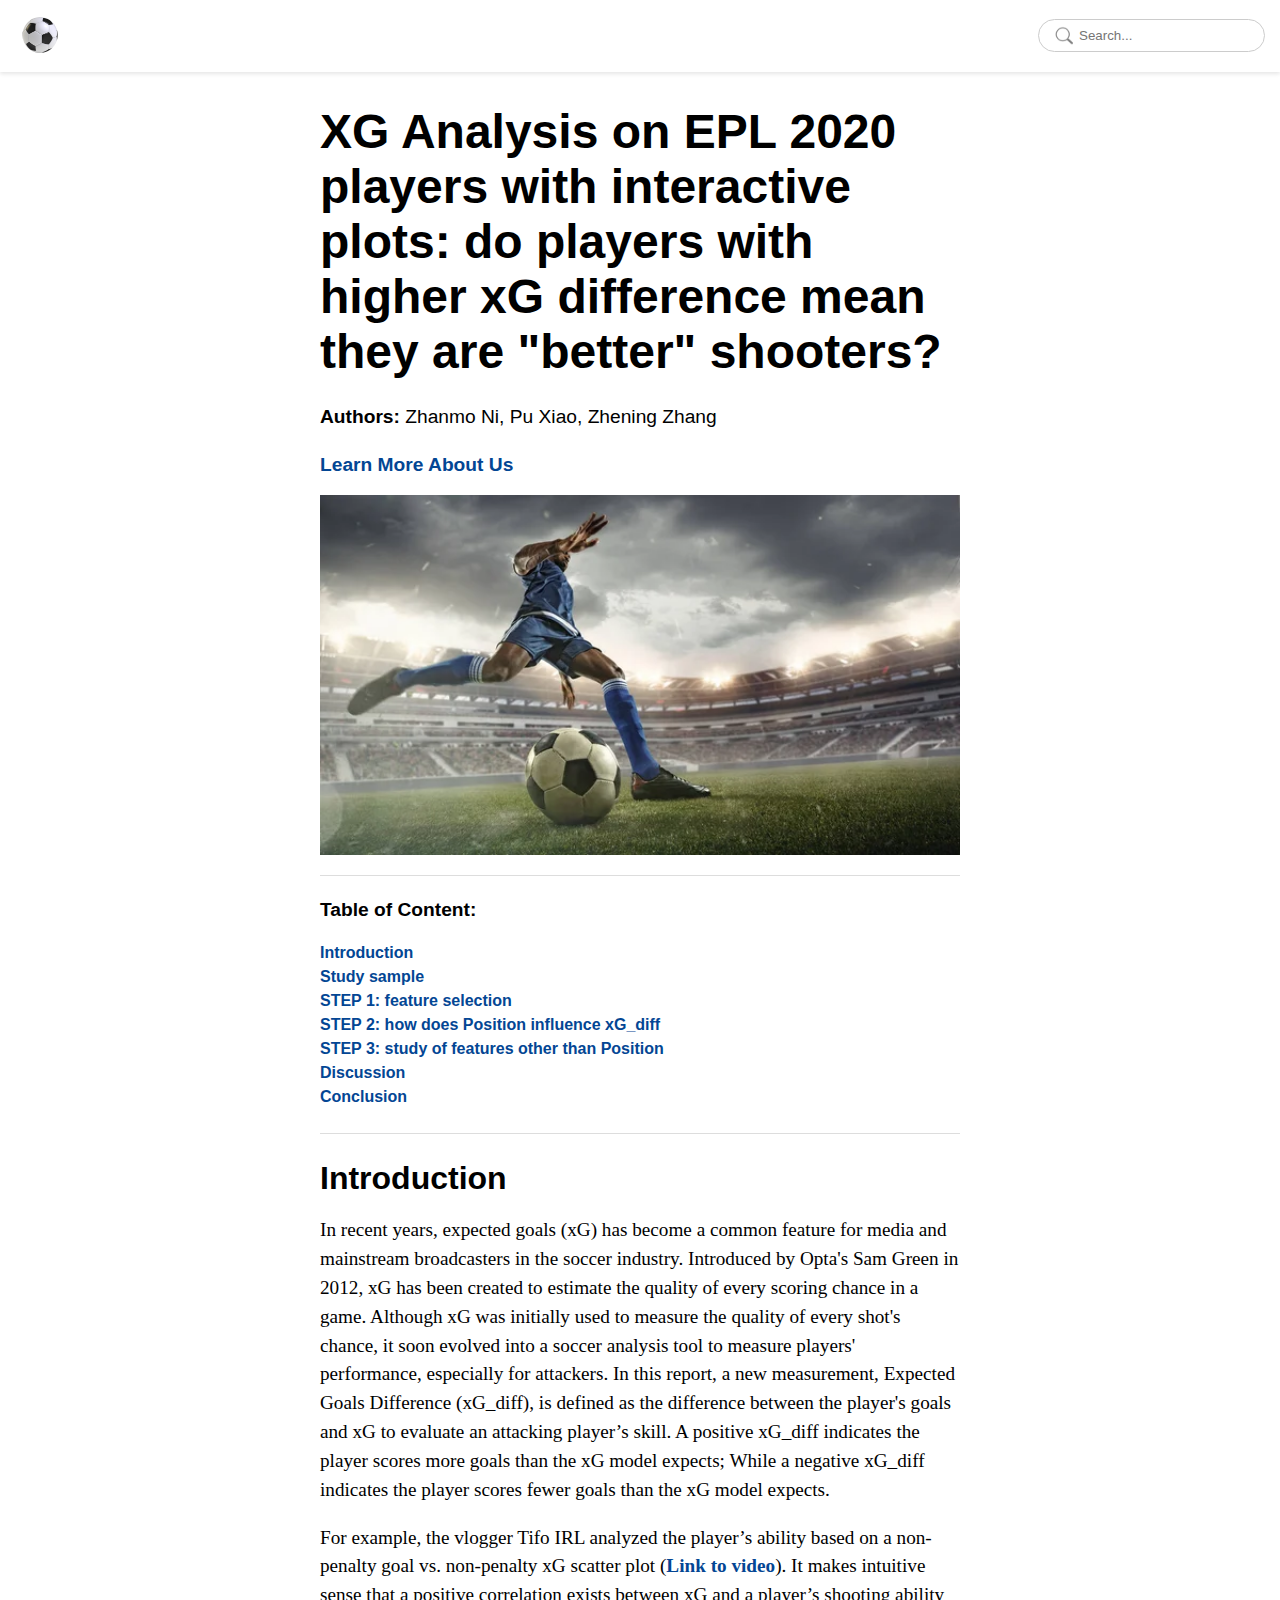
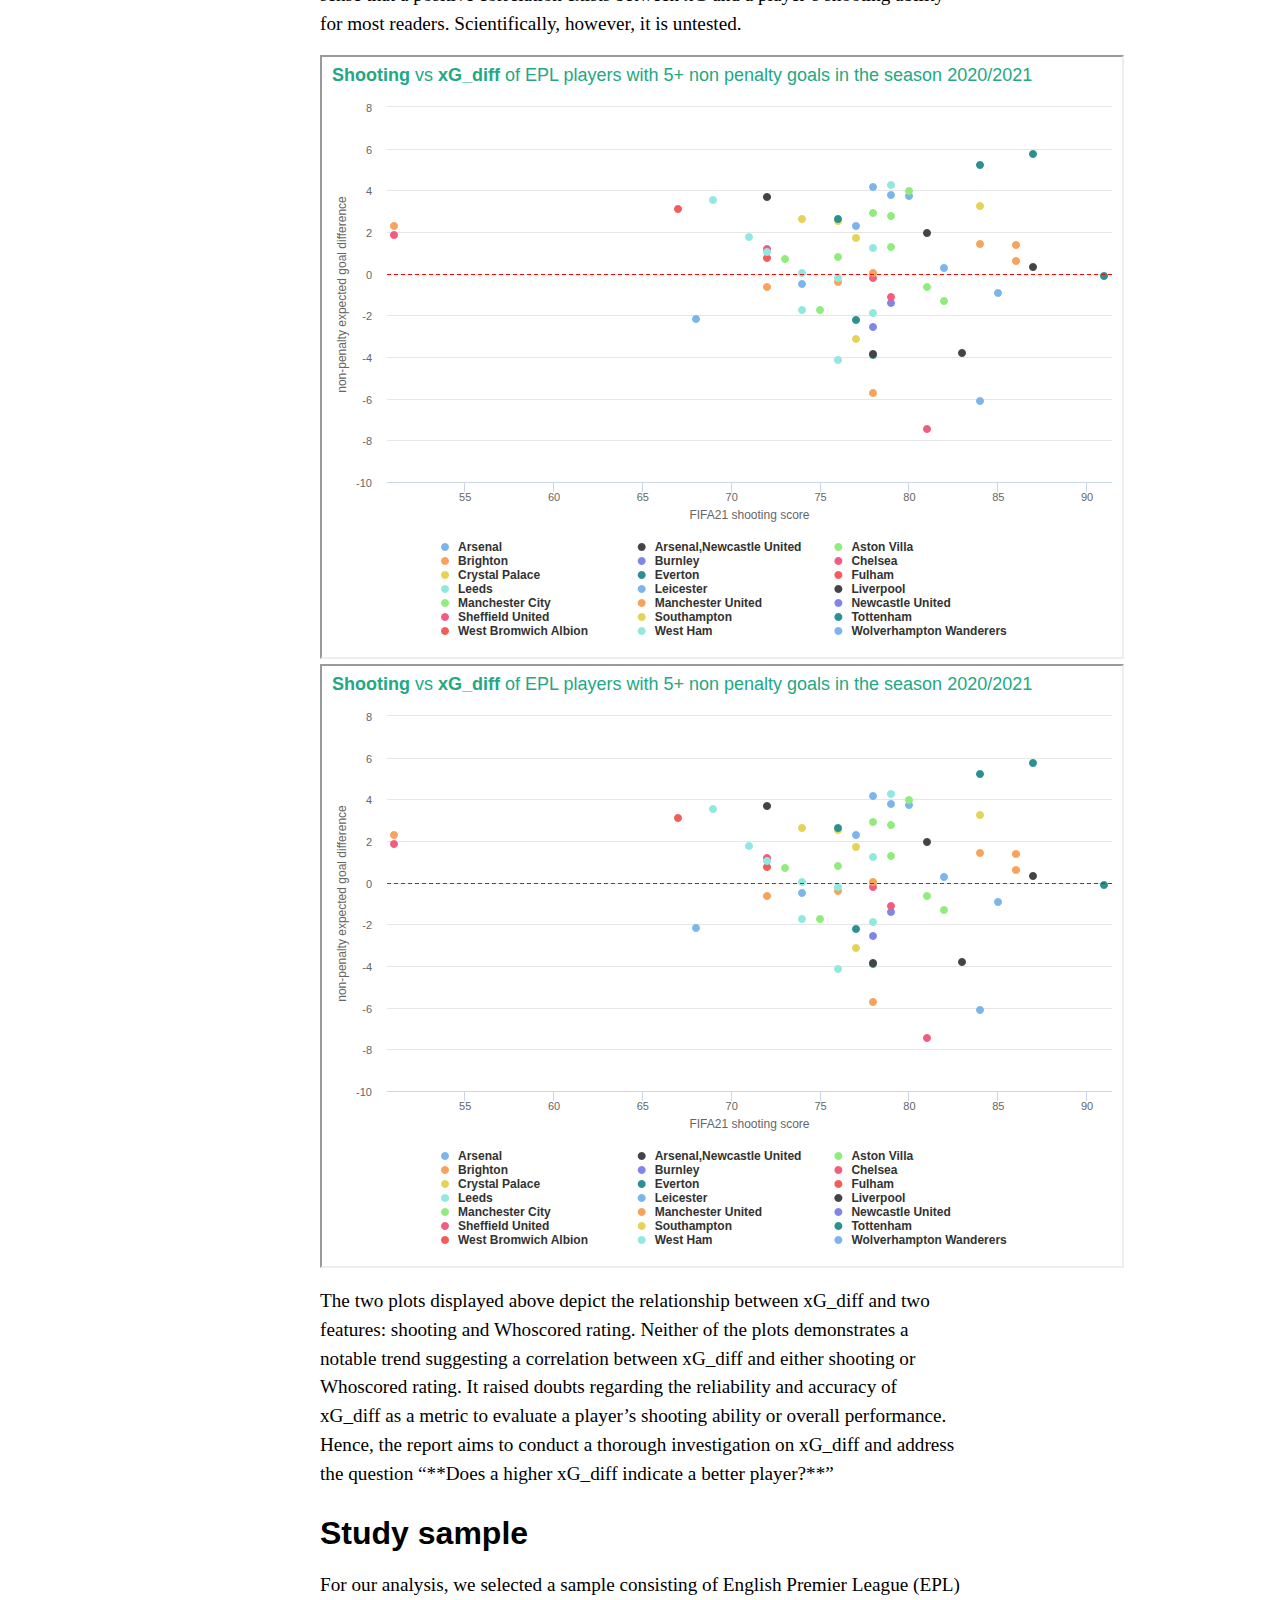
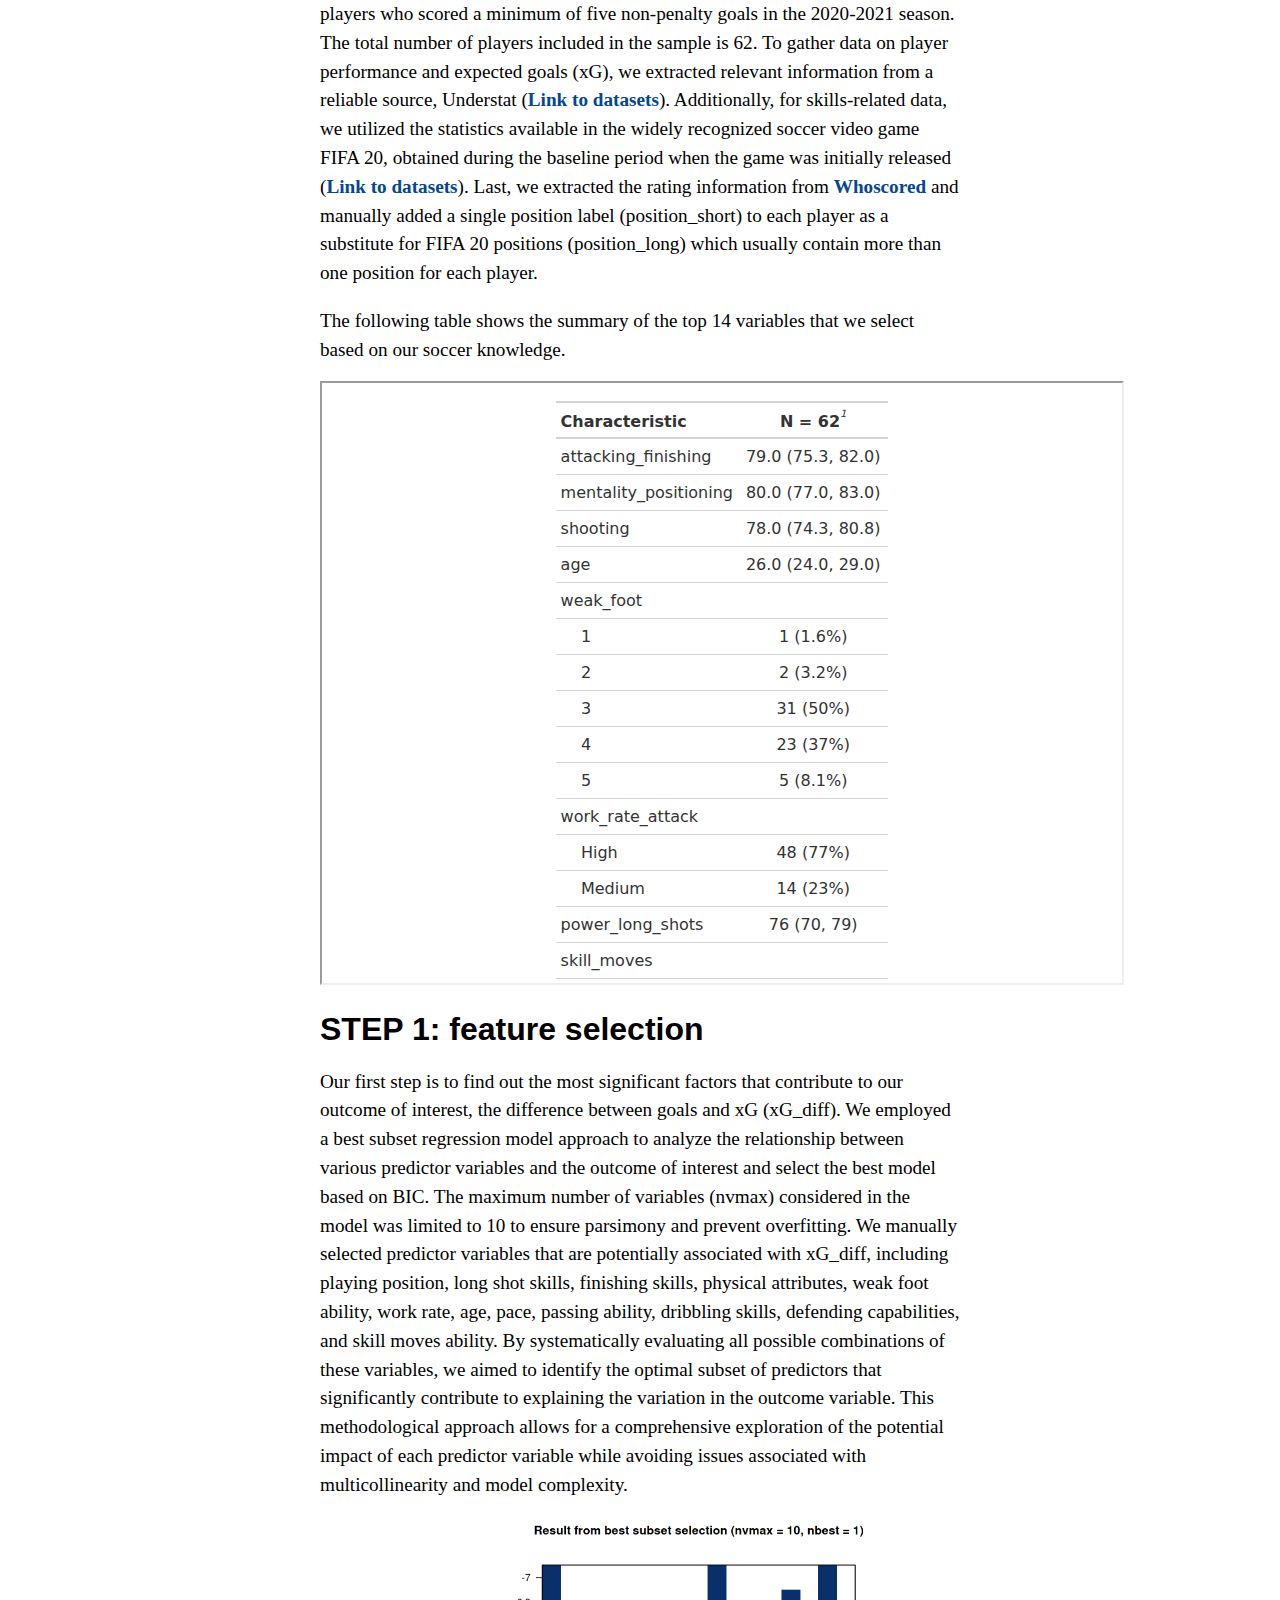
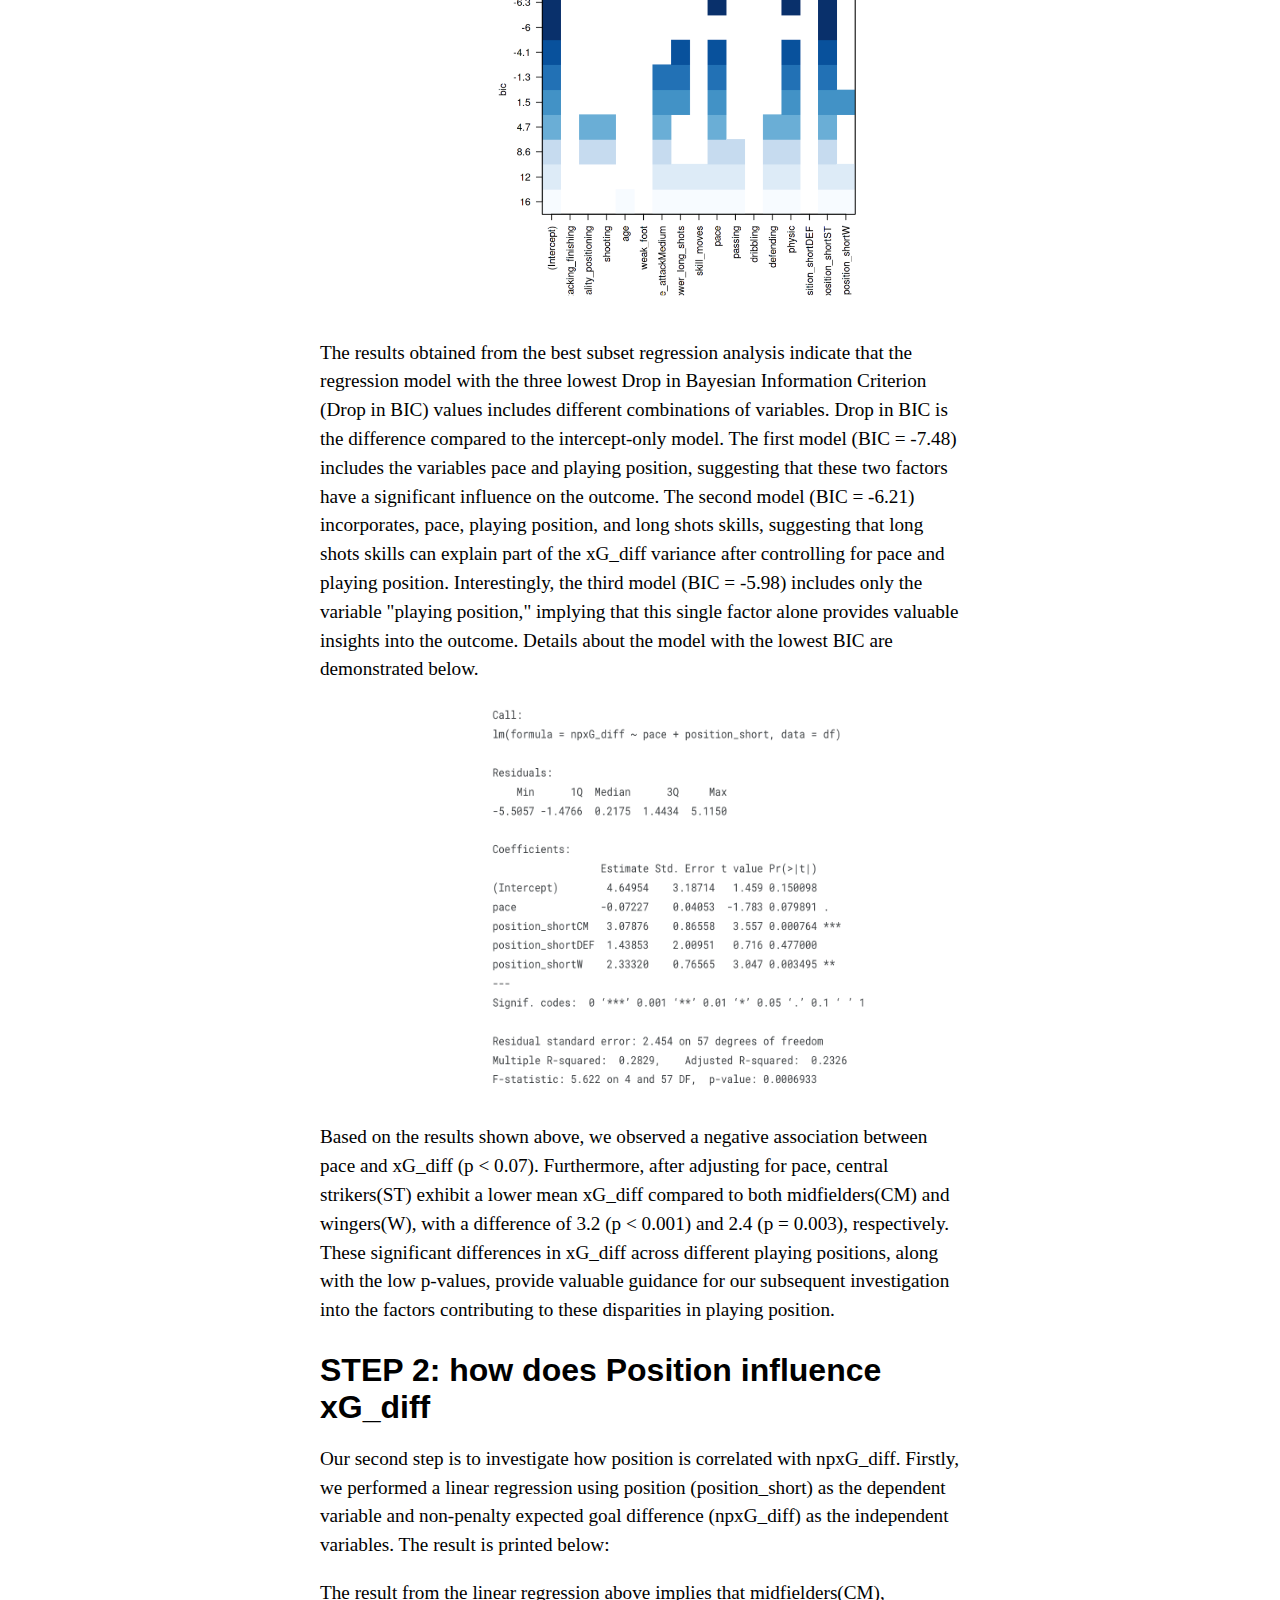
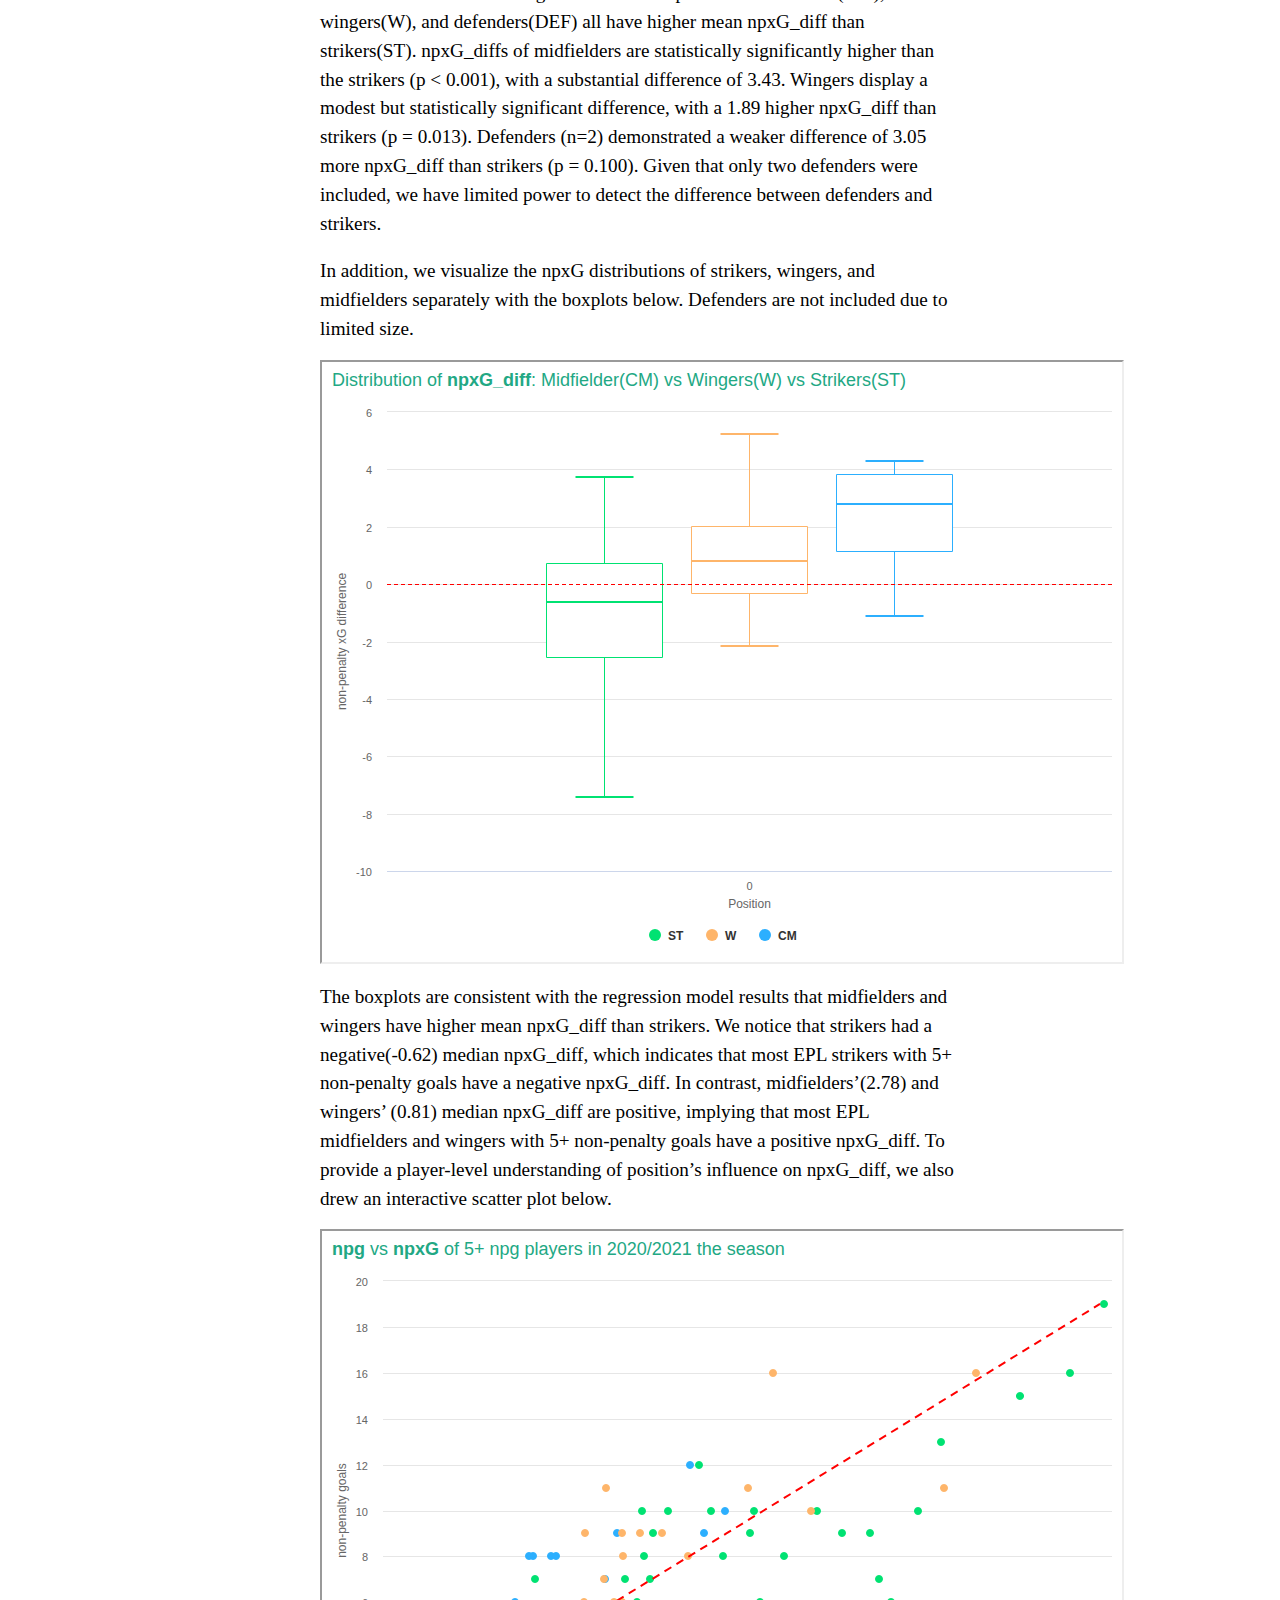
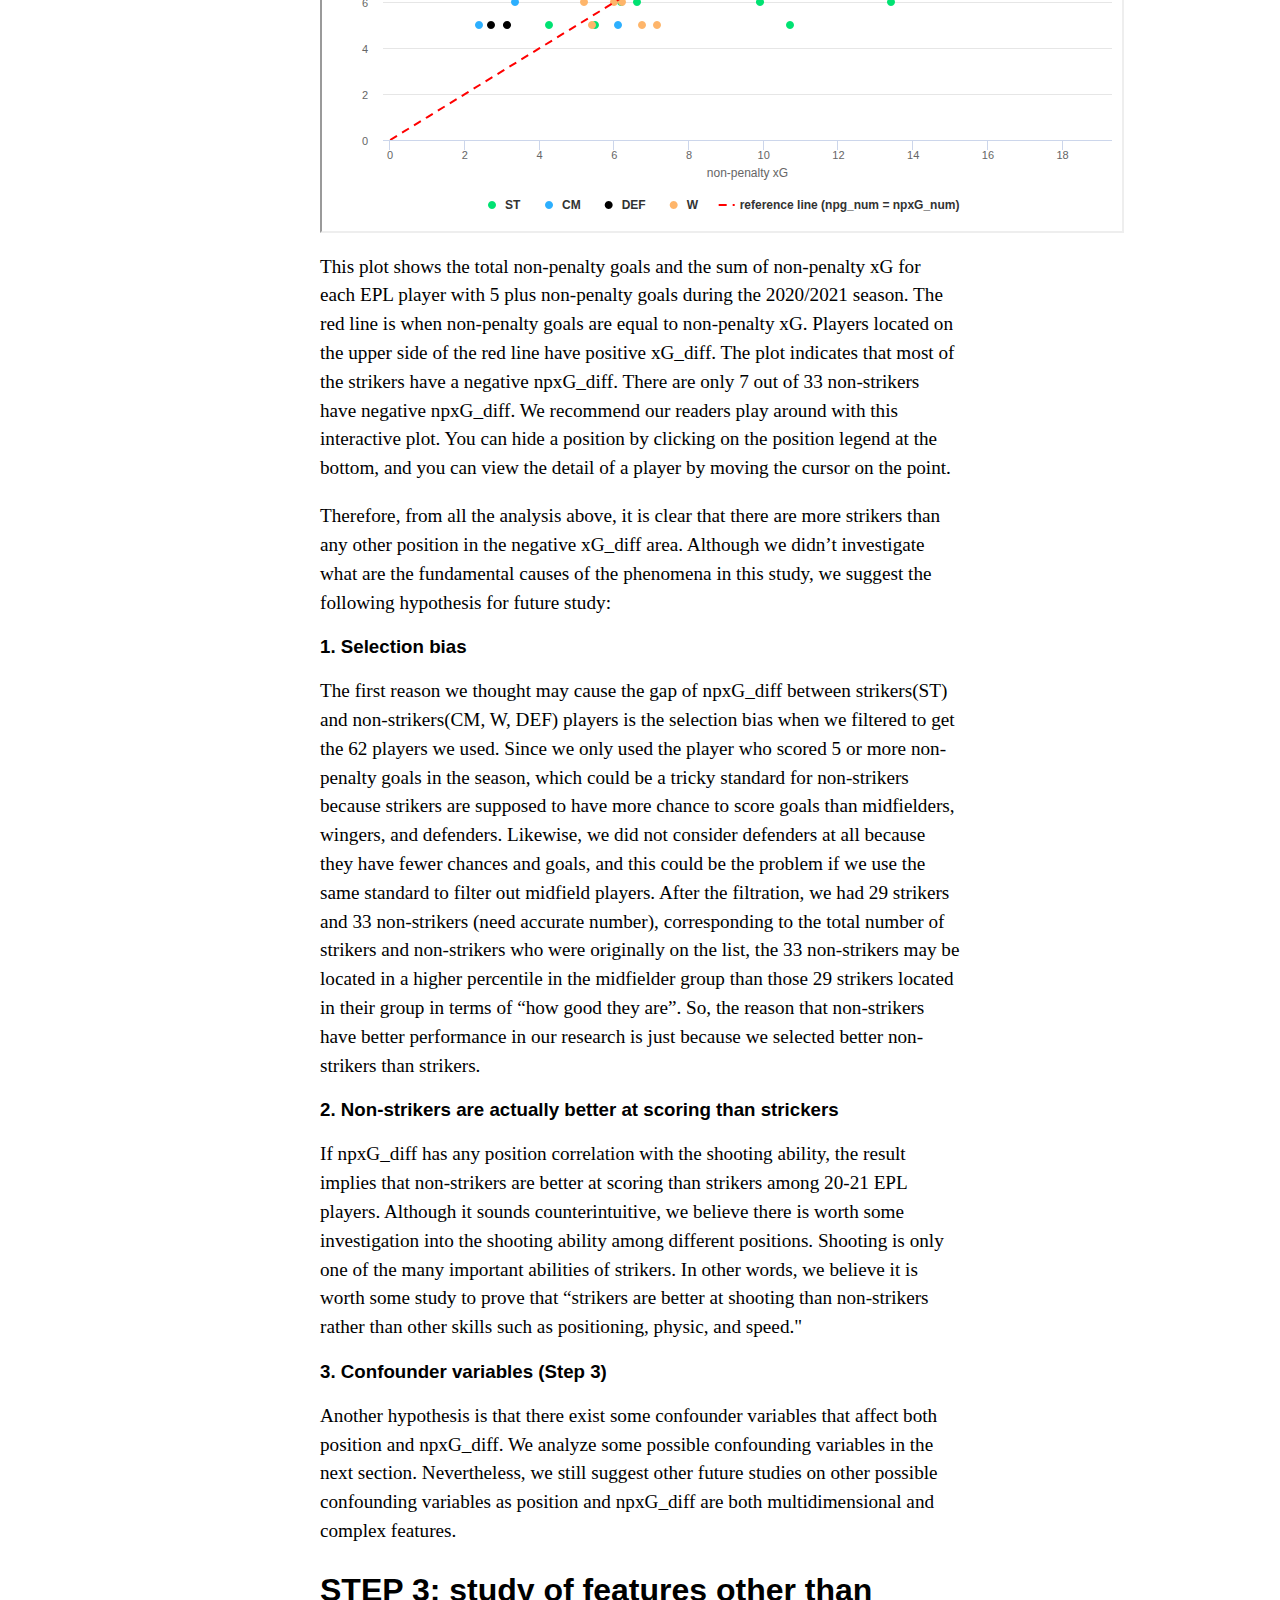
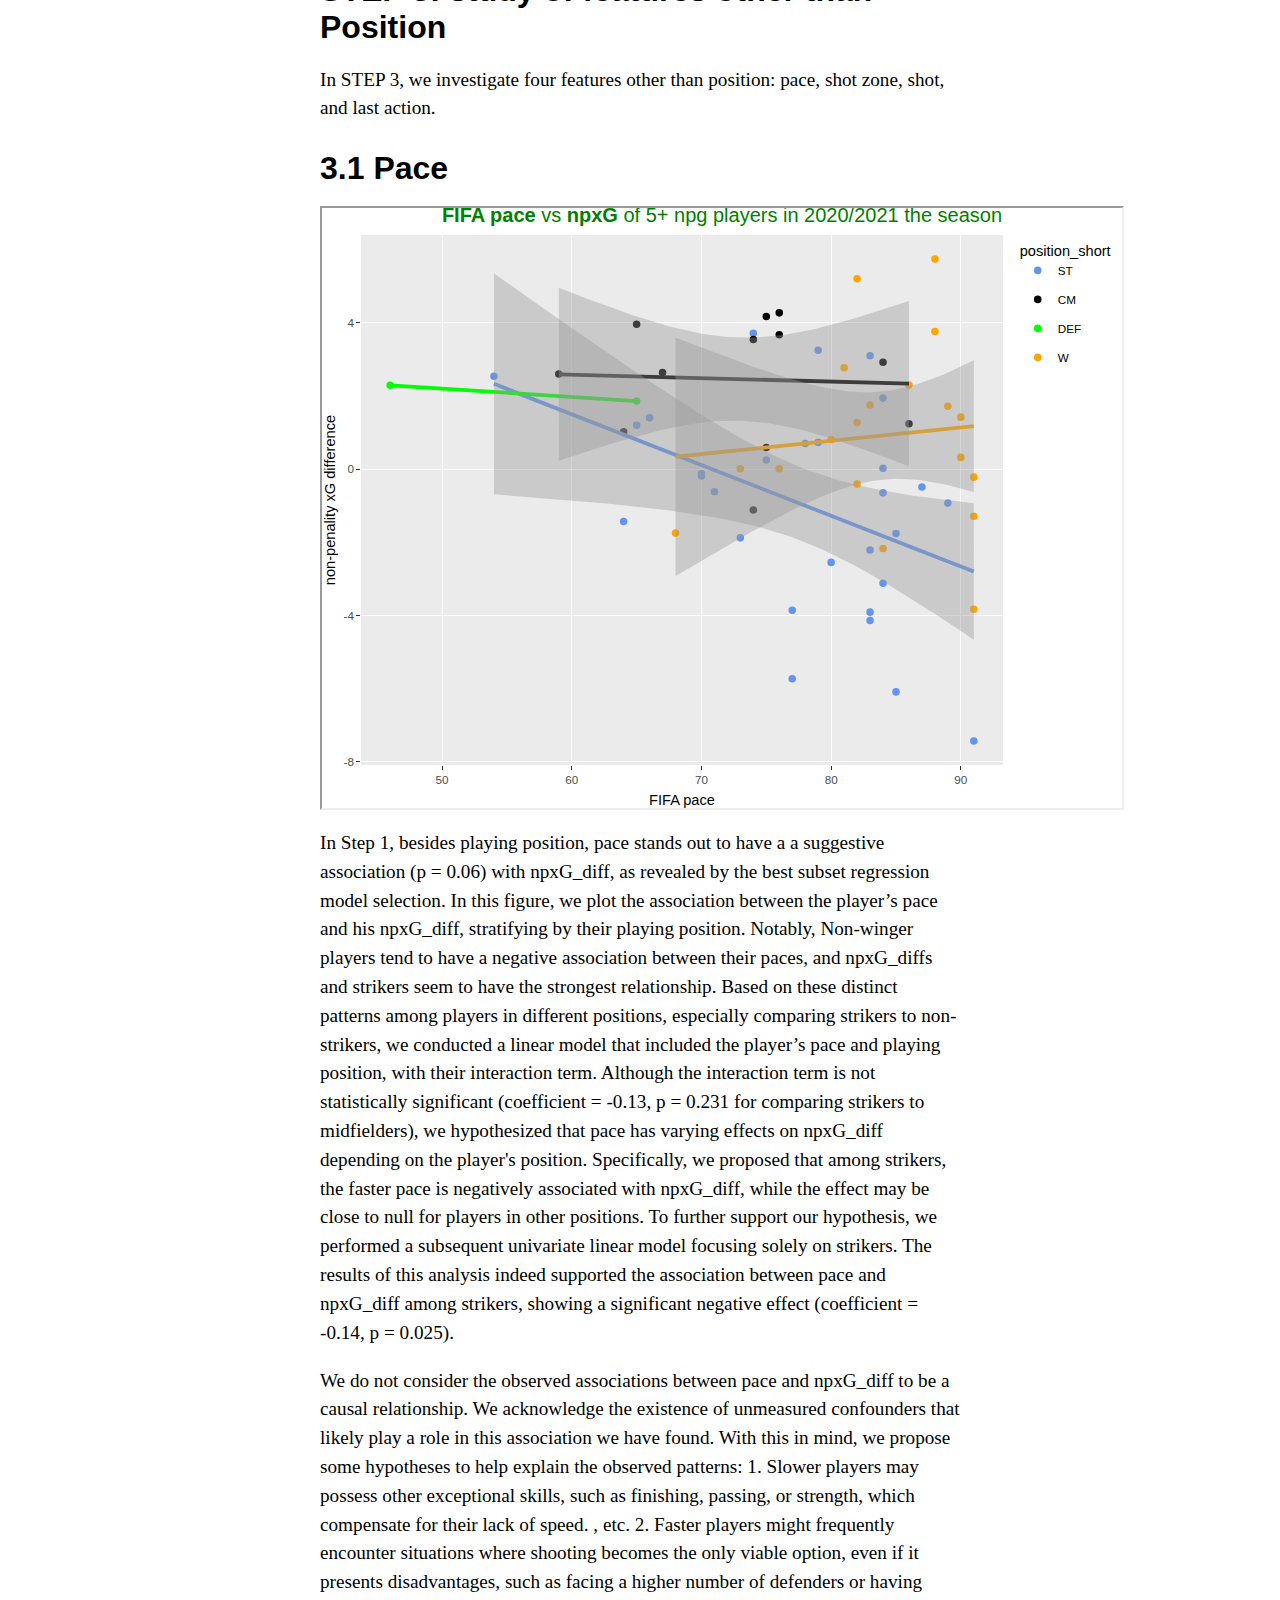
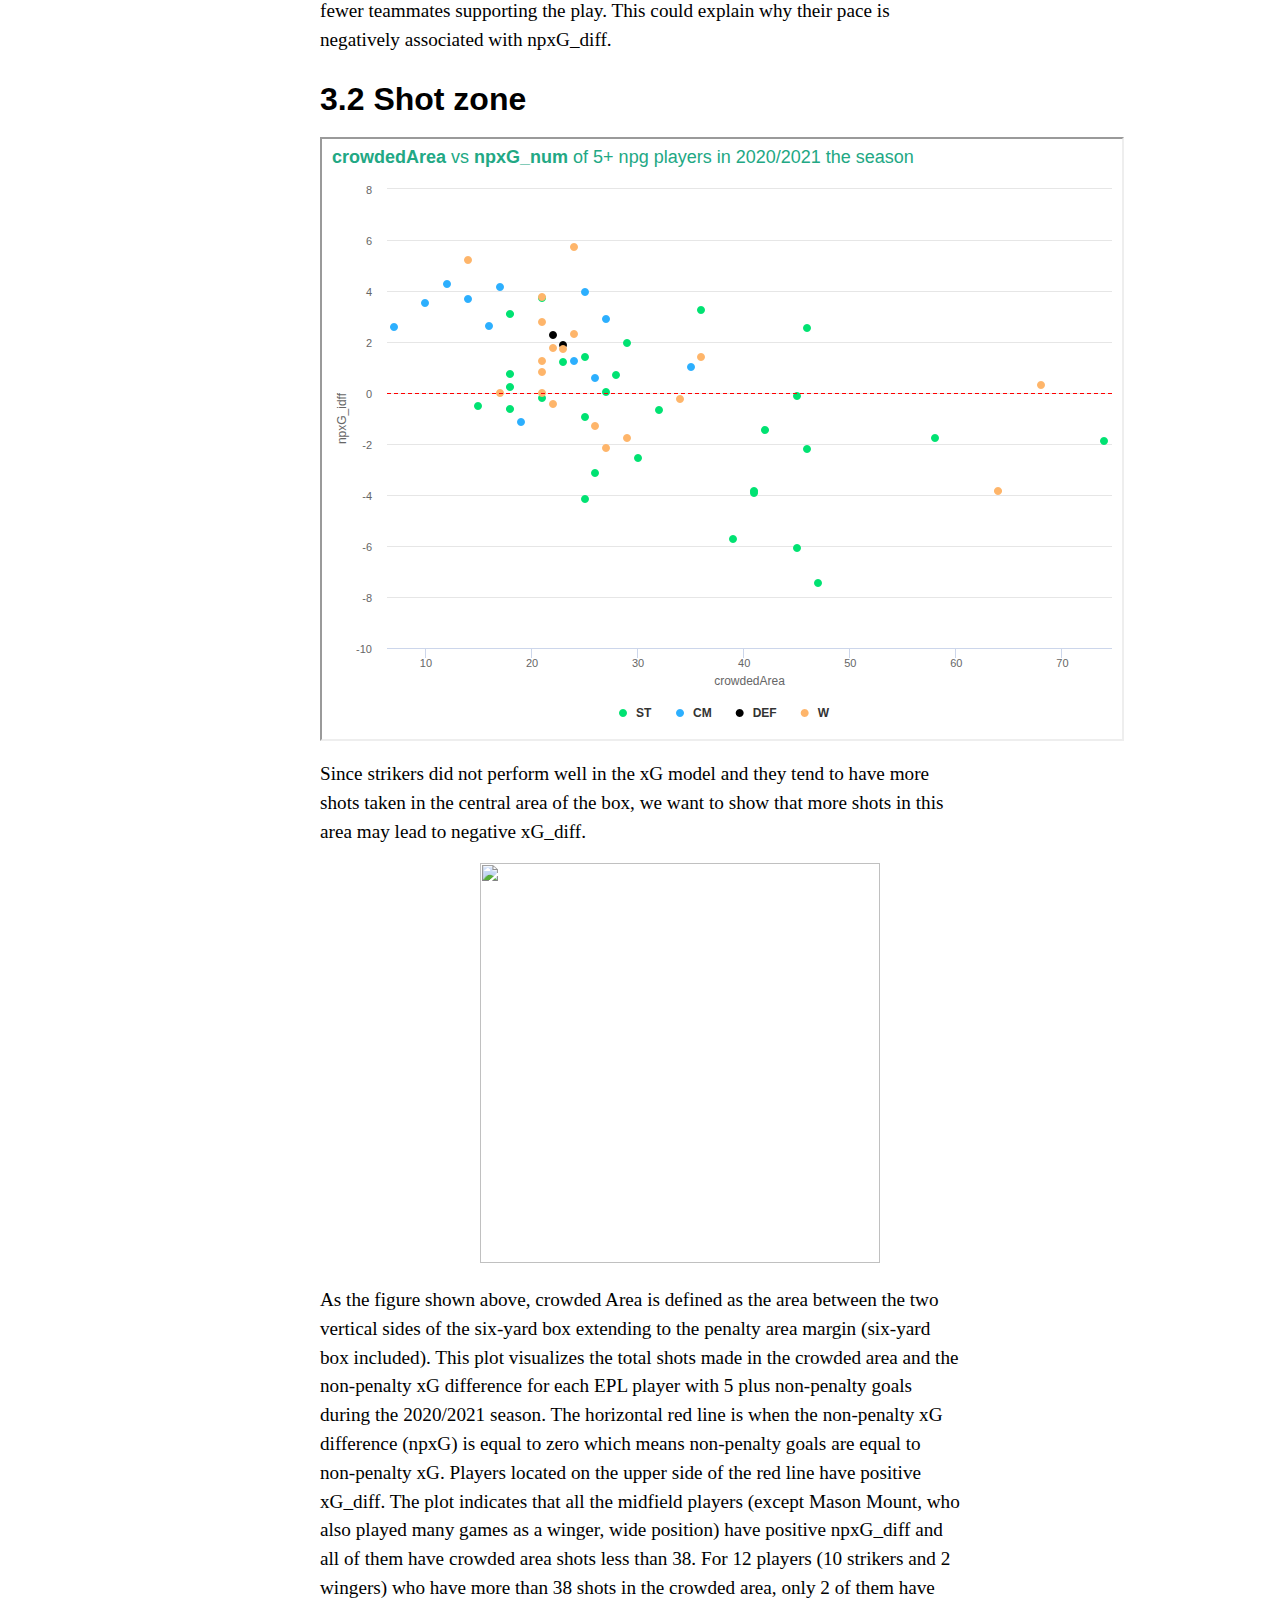
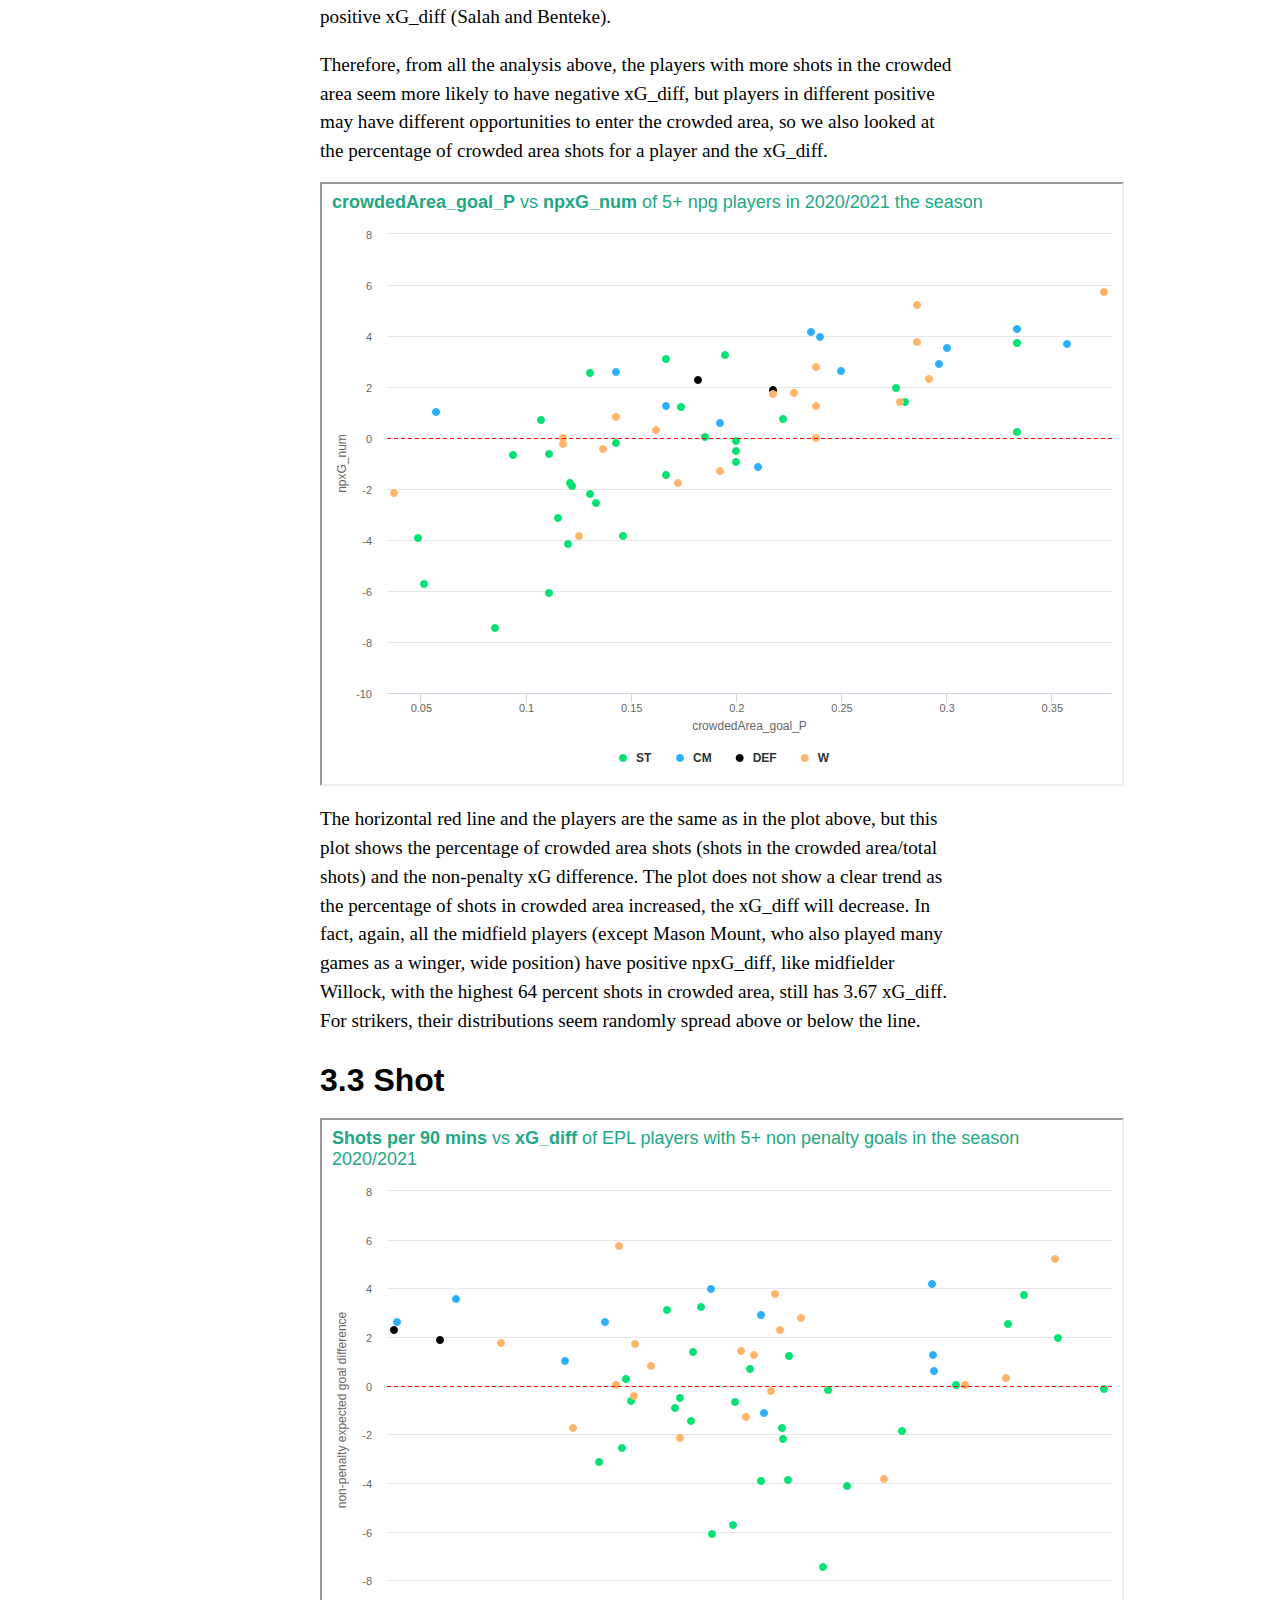
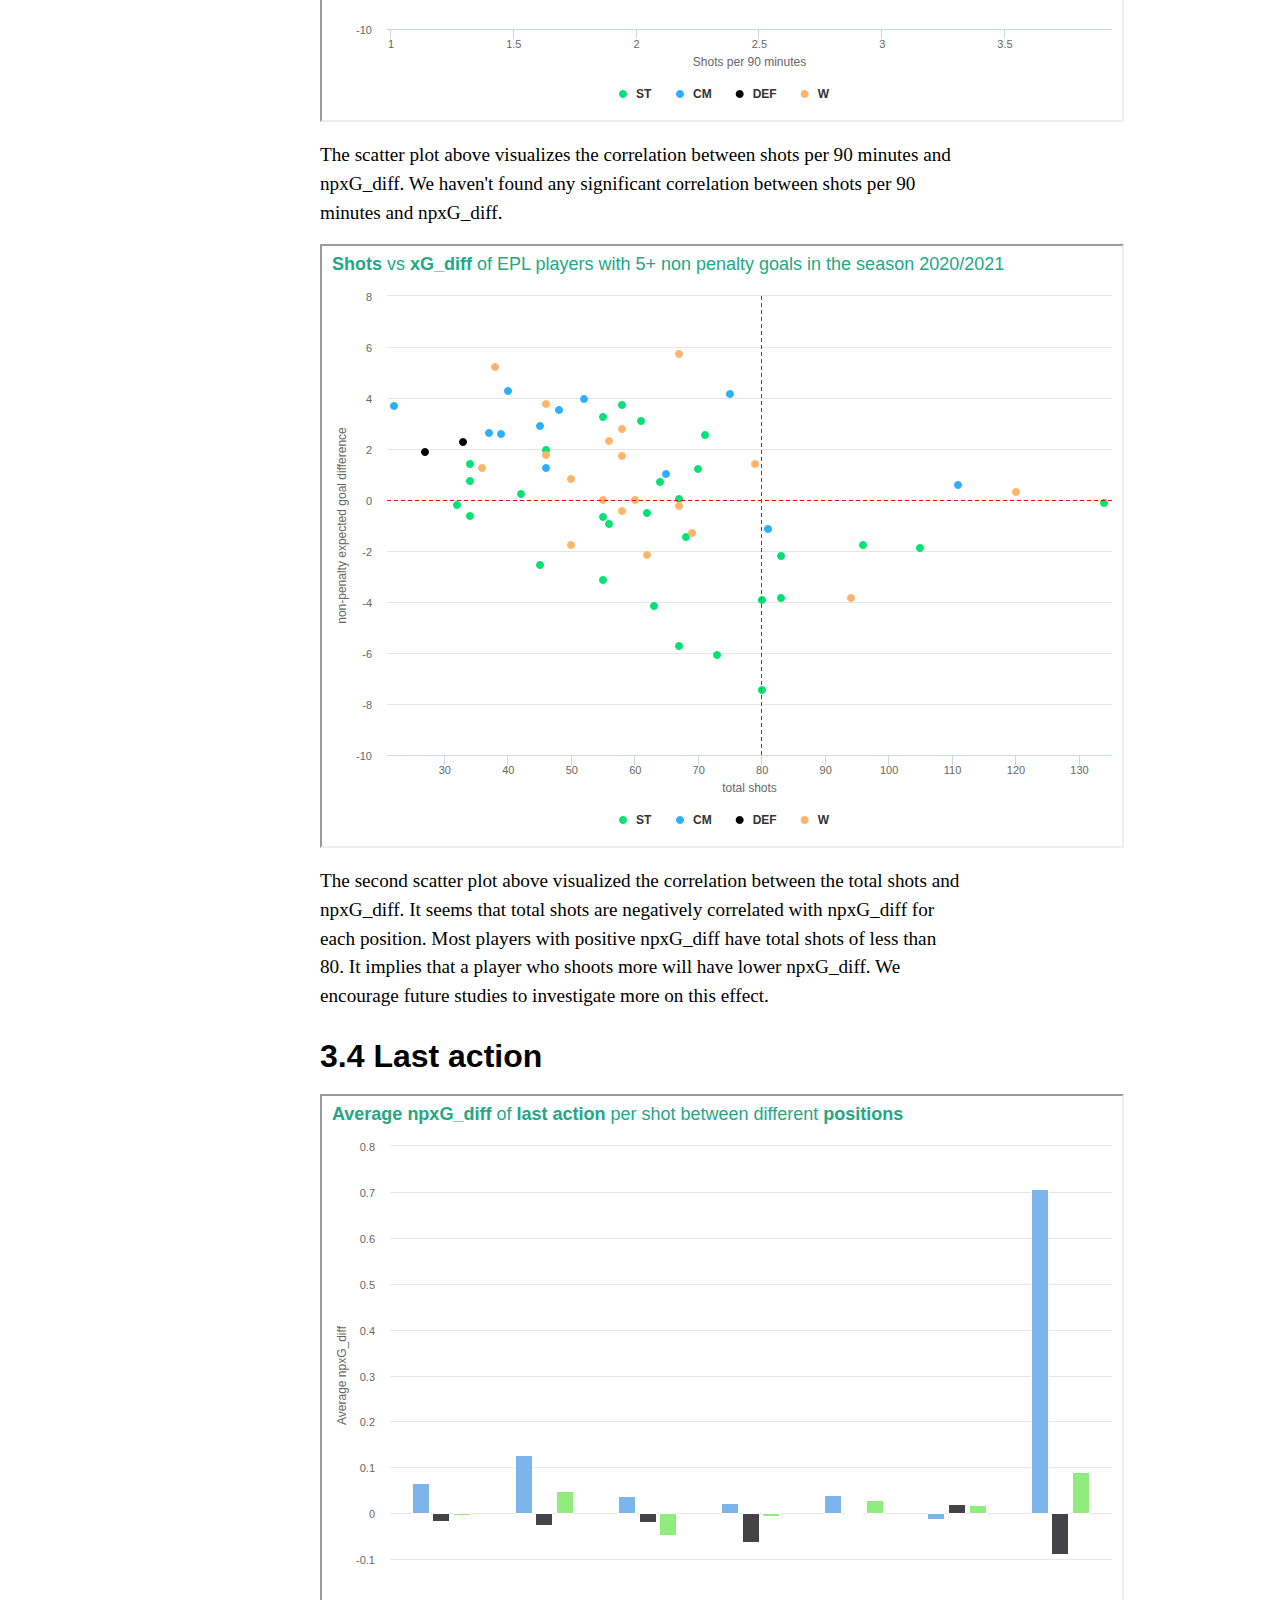
==== commit e464686a: "Update index.html" ====
--- a/index.html
+++ b/index.html
@@ -183,7 +183,14 @@
                     variable while avoiding issues associated with
                     multicollinearity and model complexity.
                 </p>
-                <!-- INSERT something: something -->
+                <!-- INSERT summary plot in step 1 -->
+                <div class="displayimages">
+                    <img
+                        src="charts/s1_best_subset_regression.png"
+                        width="400px"
+                        height="400px"
+                    />
+                </div>
 
                 <p>
                     The results obtained from the best subset regression
@@ -203,7 +210,14 @@
                     provides valuable insights into the outcome. Details about
                     the model with the lowest BIC are demonstrated below.
                 </p>
-                <!-- INSERT something: something -->
+                <!-- INSERT linear regression summary table in step 1 -->
+                <div class="displayimages">
+                    <img
+                        src="charts/s1_lm_summary.png"
+                        width="400px"
+                        height="400px"
+                    />
+                </div>
 
                 <p>
                     Based on the results shown above, we observed a negative
@@ -656,7 +670,7 @@
                         <h2>Pu Xiao</h2>
                         <p>
                             Data Scientist | MSDS student @Johns Hopkins
-                            University
+                            University | 梅西的球童
                         </p>
                     </div>
                     <div class="contact-info">
@@ -670,7 +684,7 @@
                         </p>
                         <p>
                             <a
-                                href="https://www.linkedin.com/in/pu-xiao-a25aa0236/"
+                                href="https://www.linkedin.com/in/puxiao10/"
                                 target="_blank"
                                 ><img
                                     class="contact-icon"
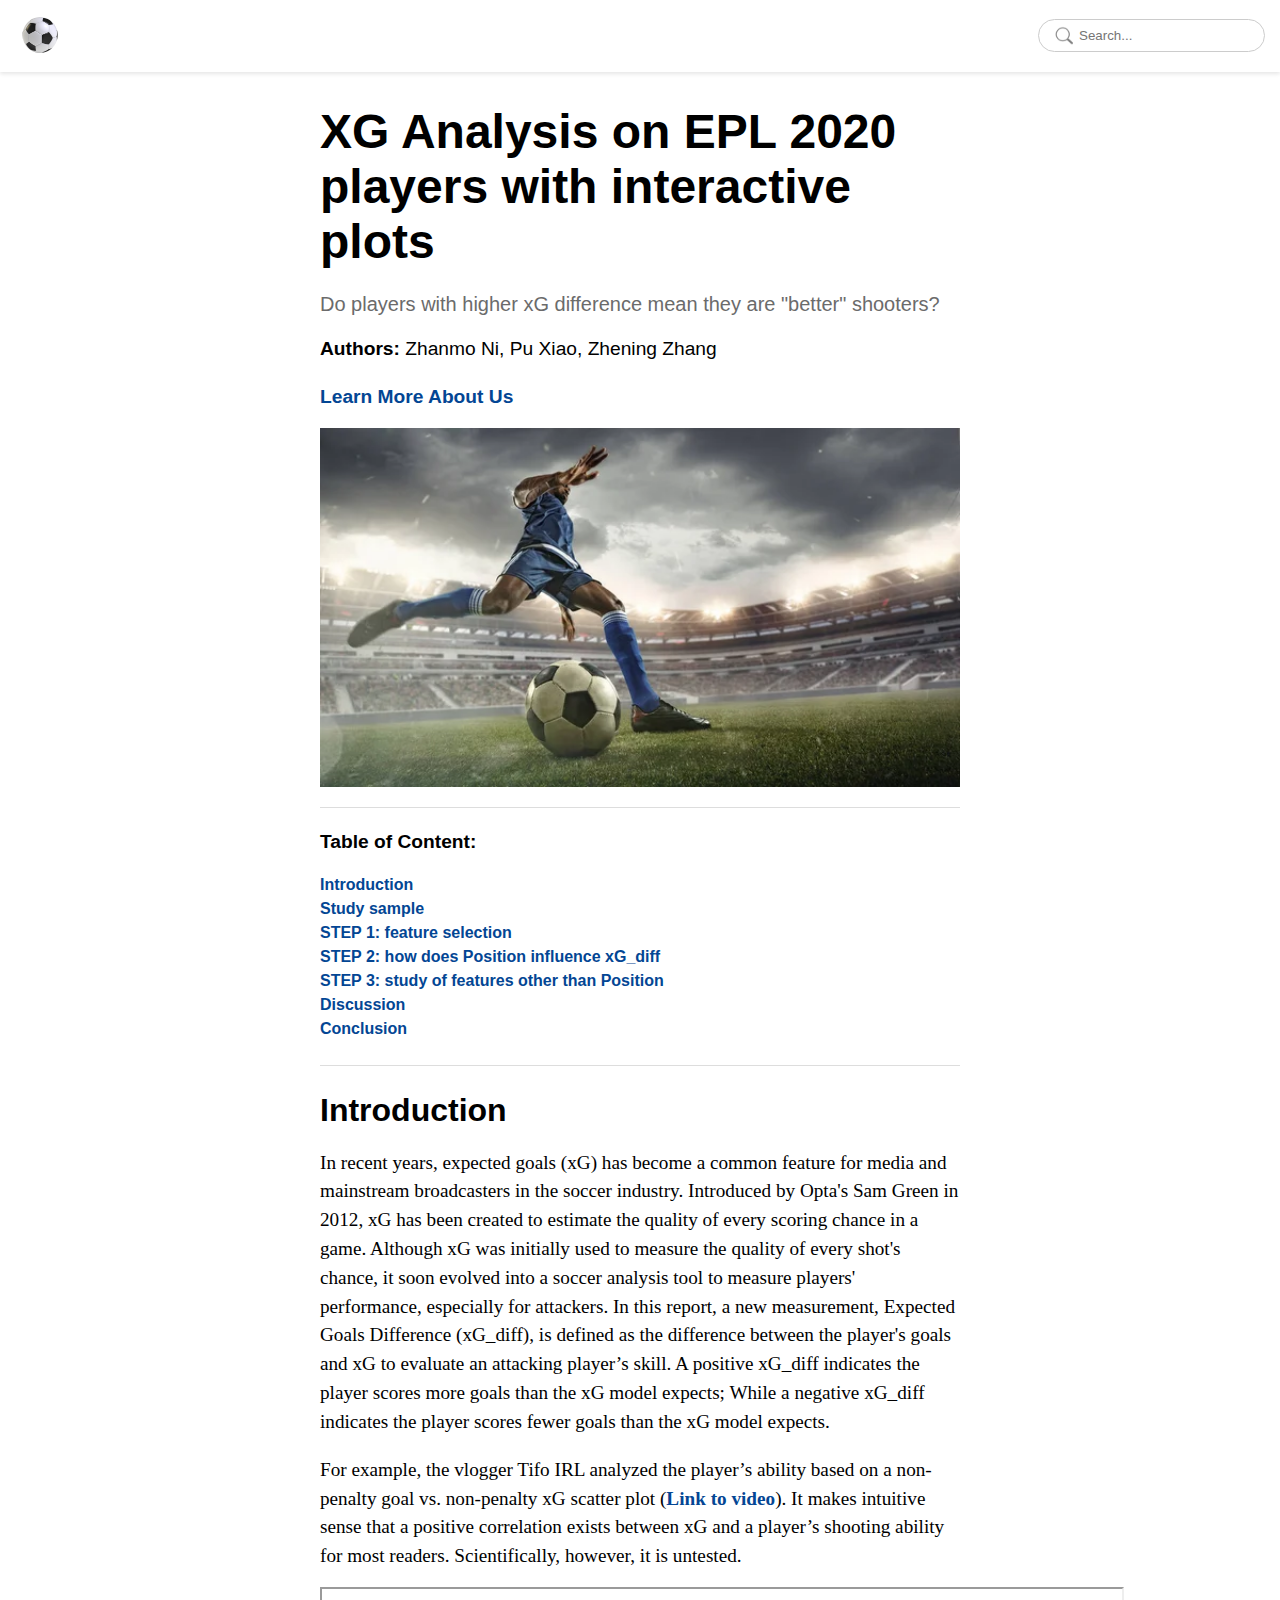
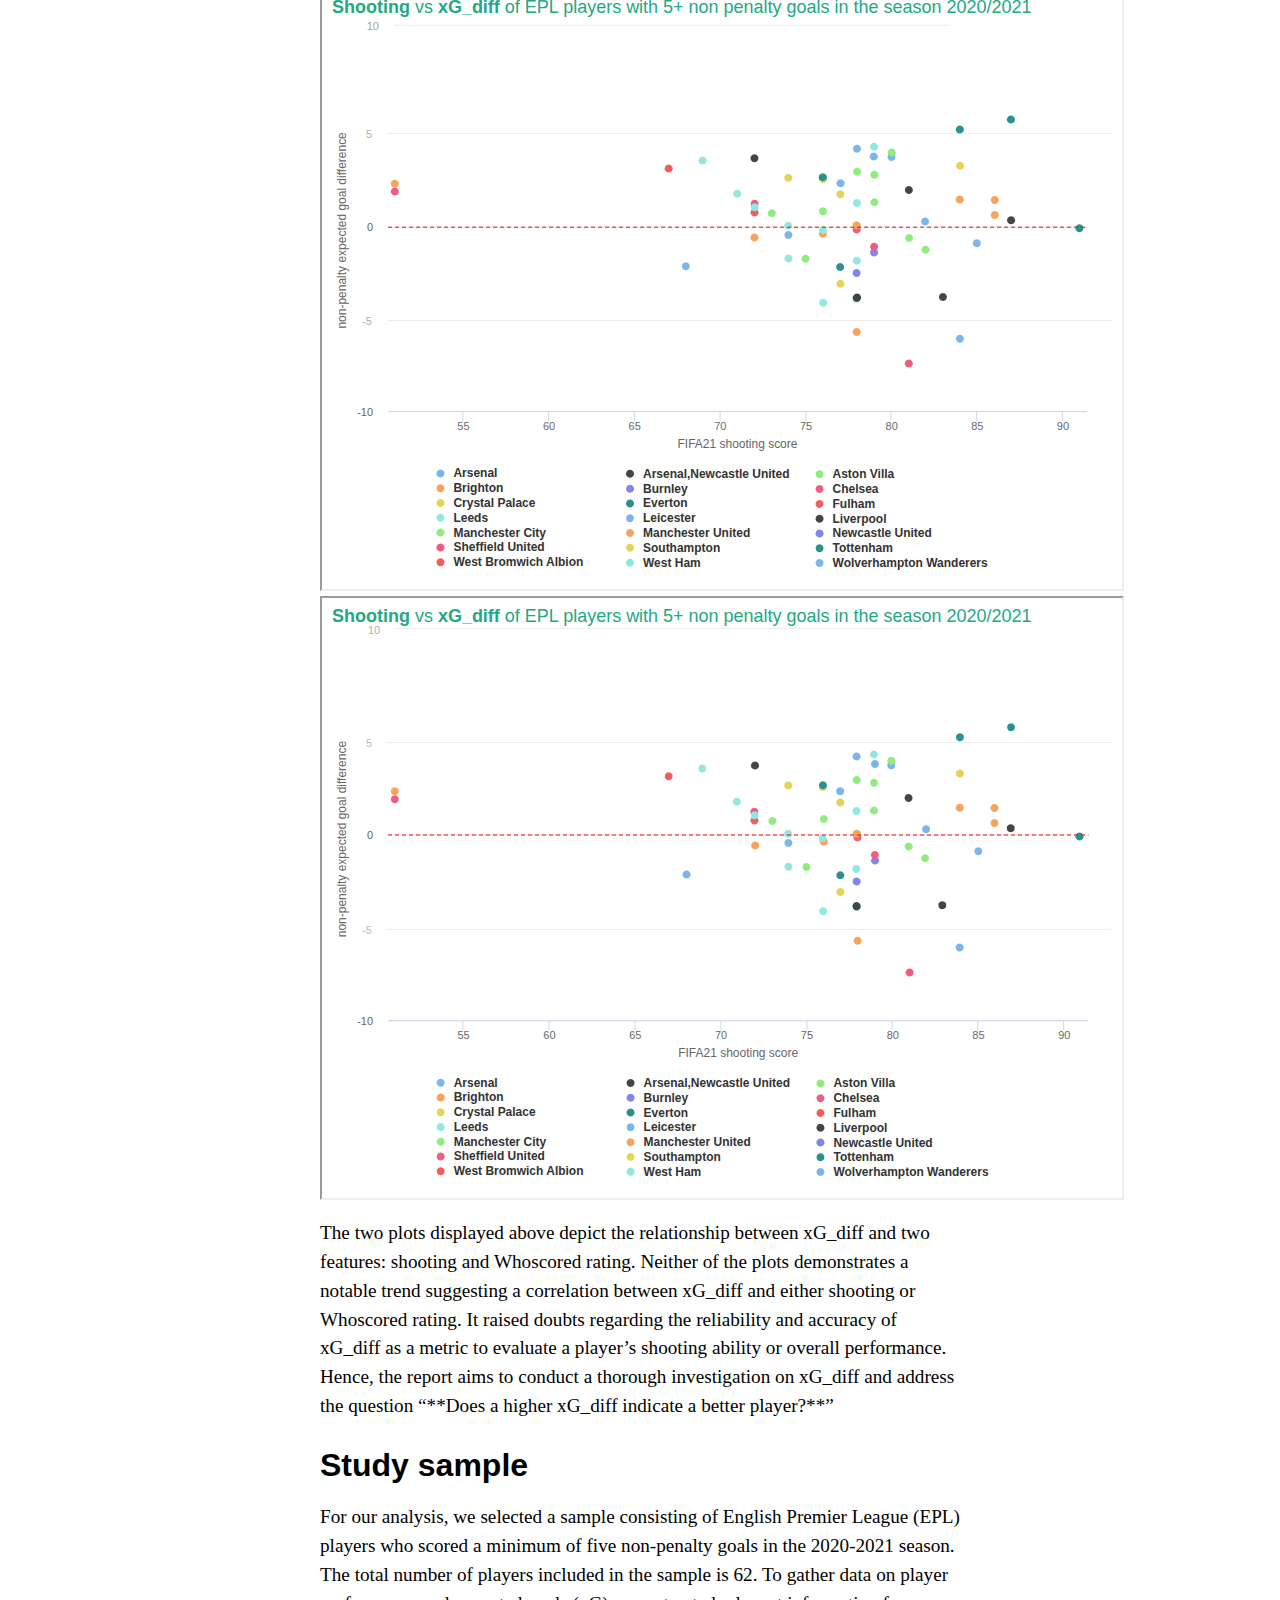
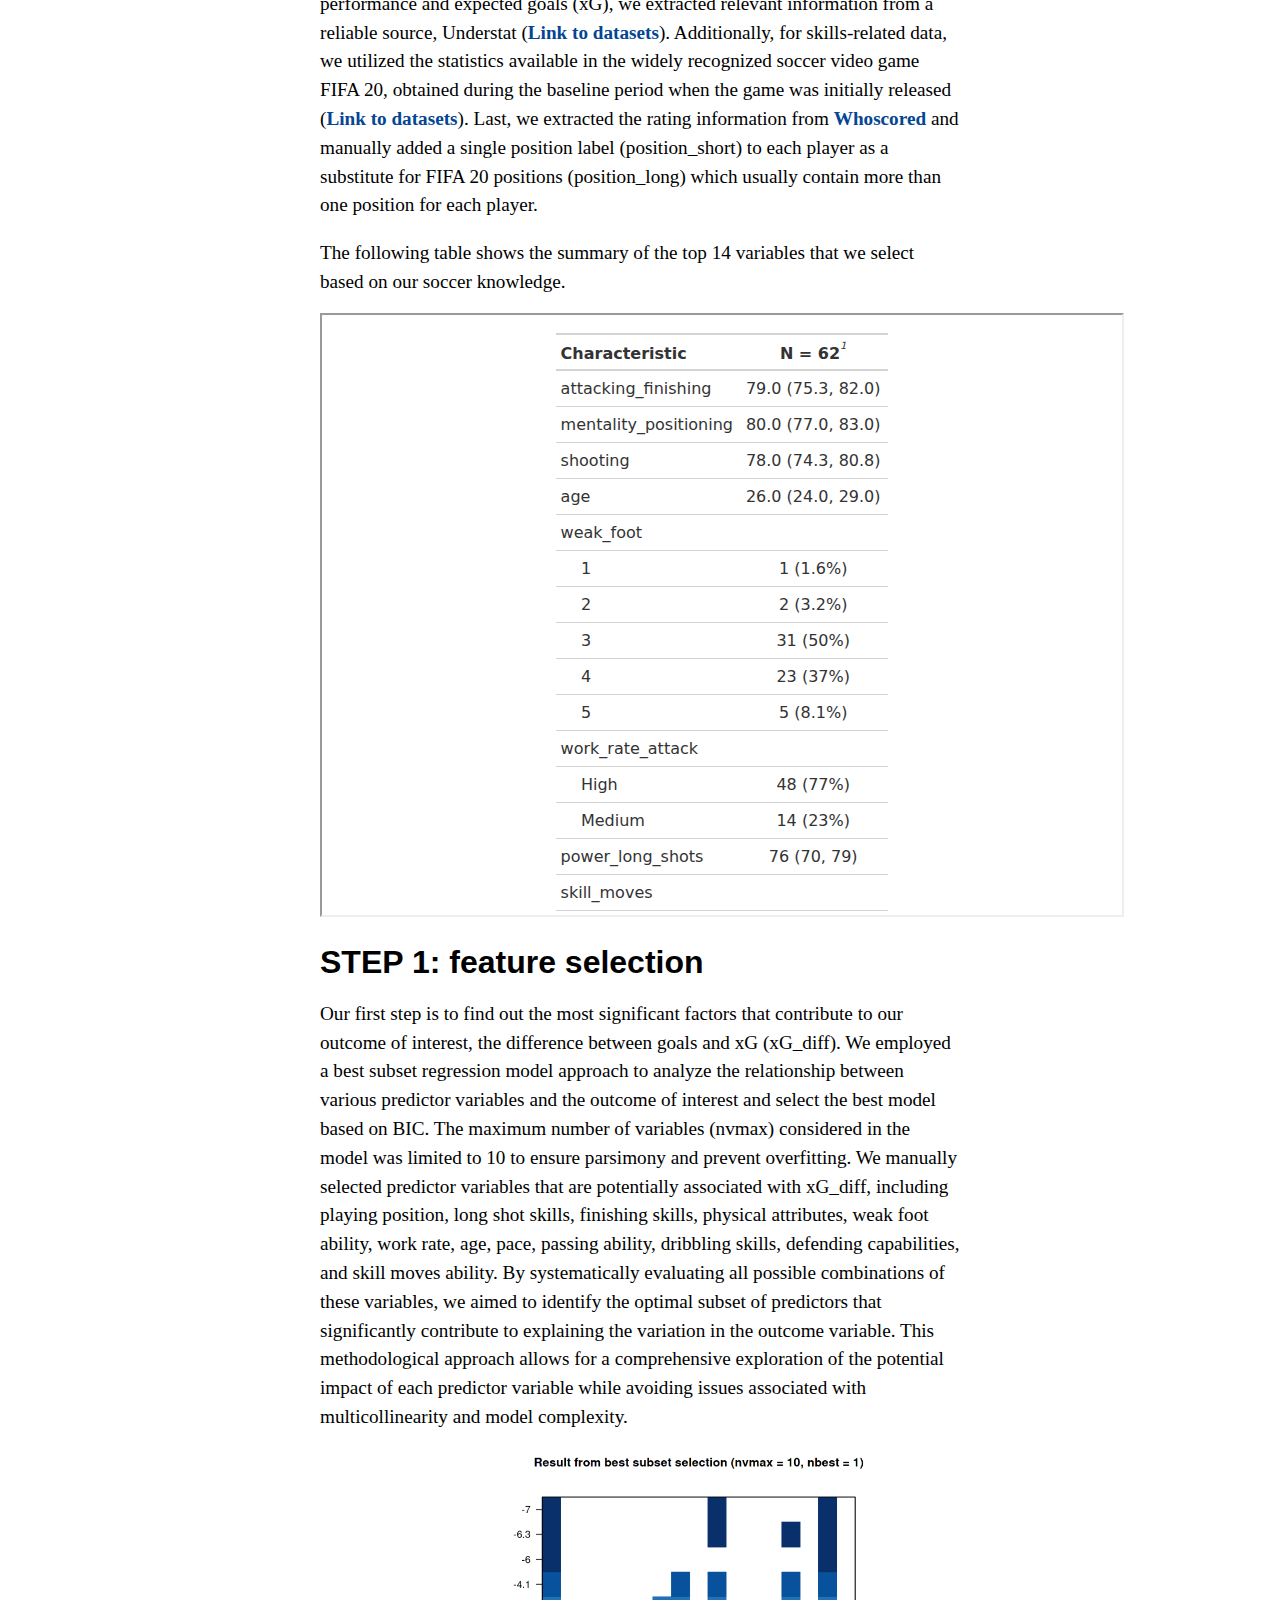
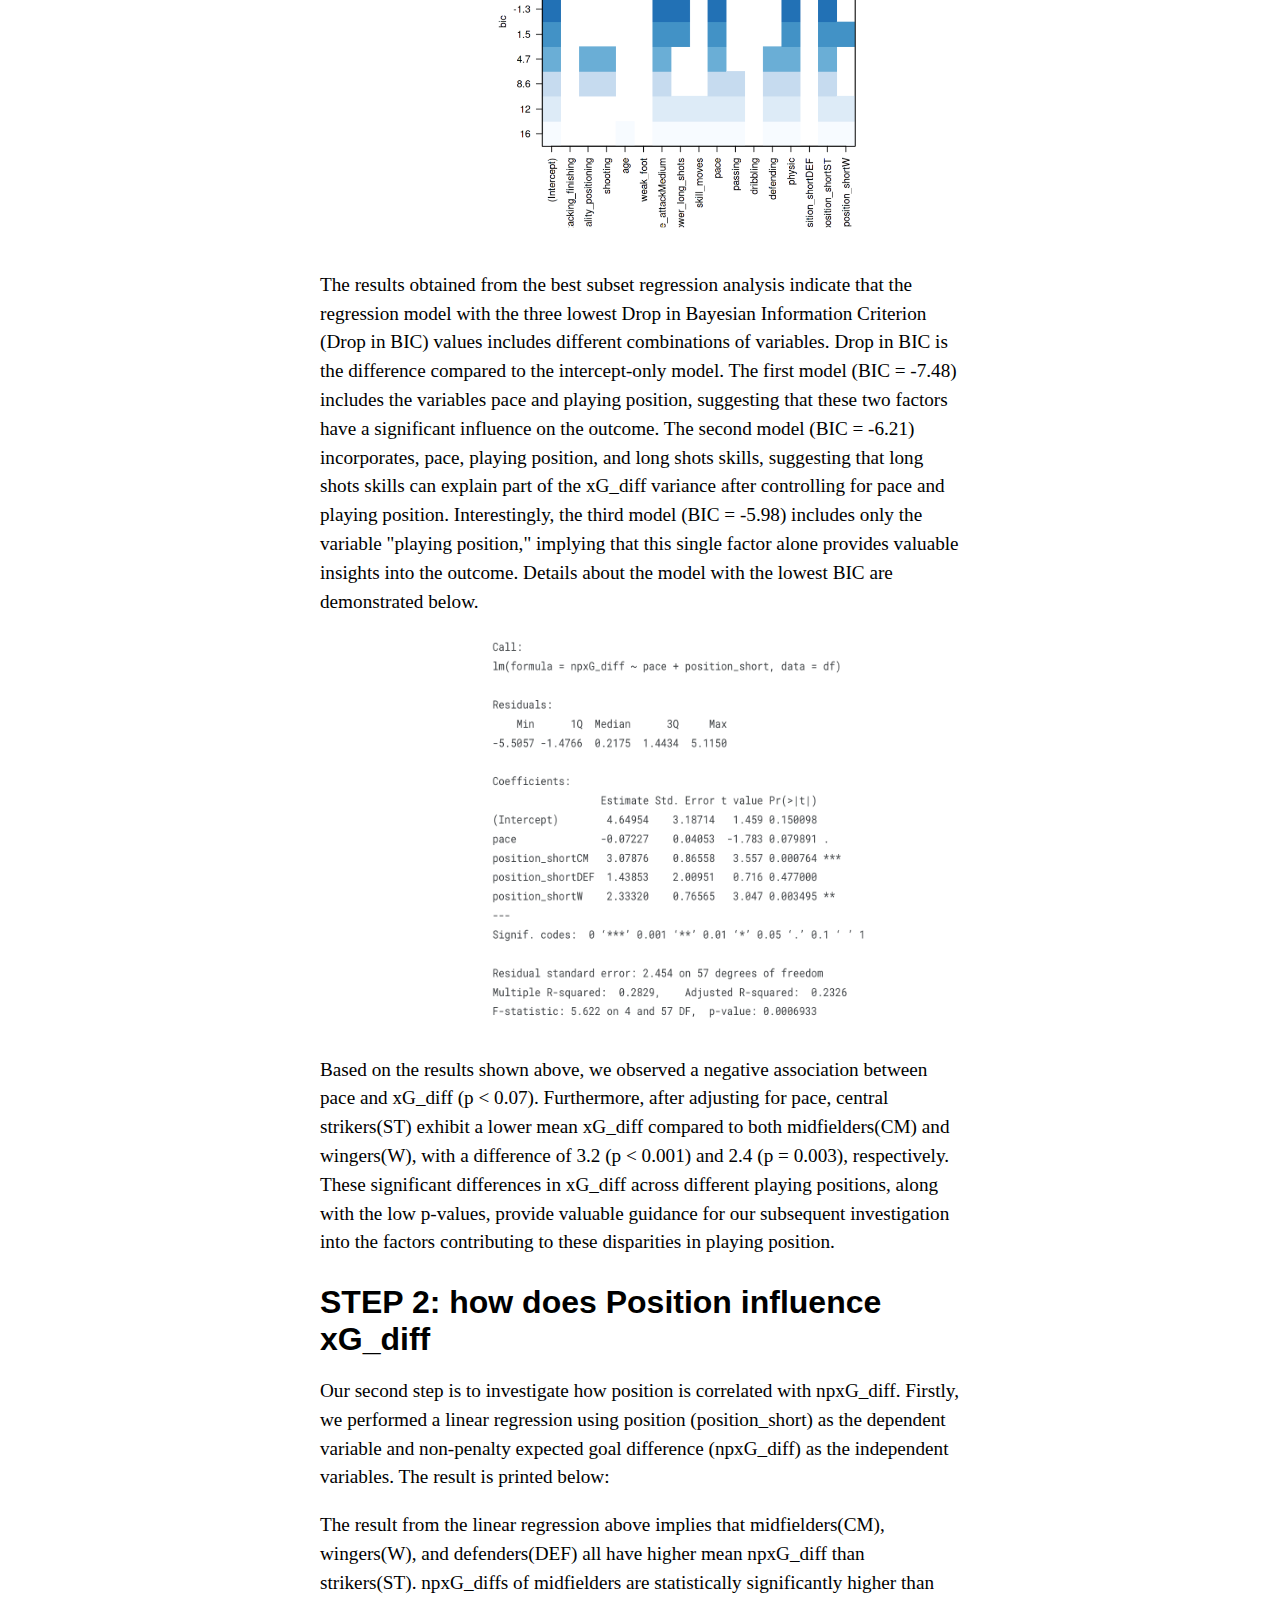
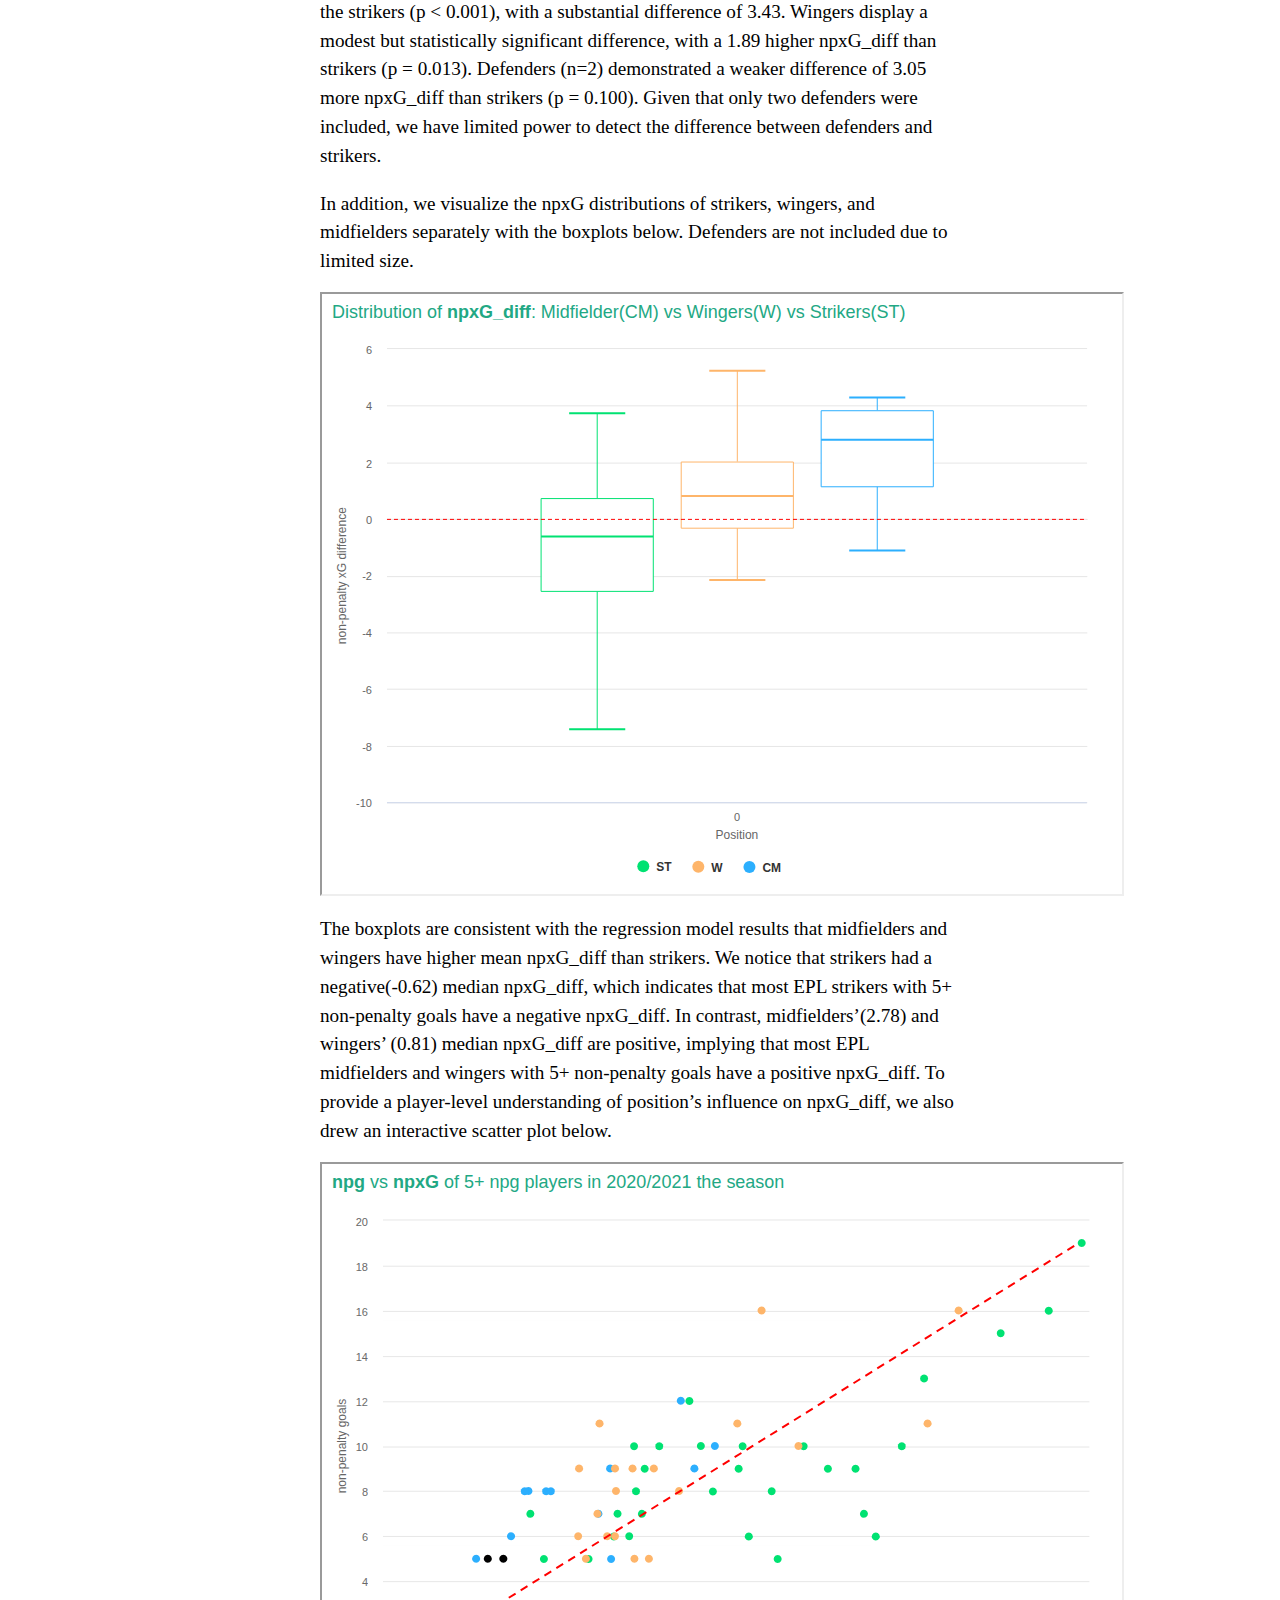
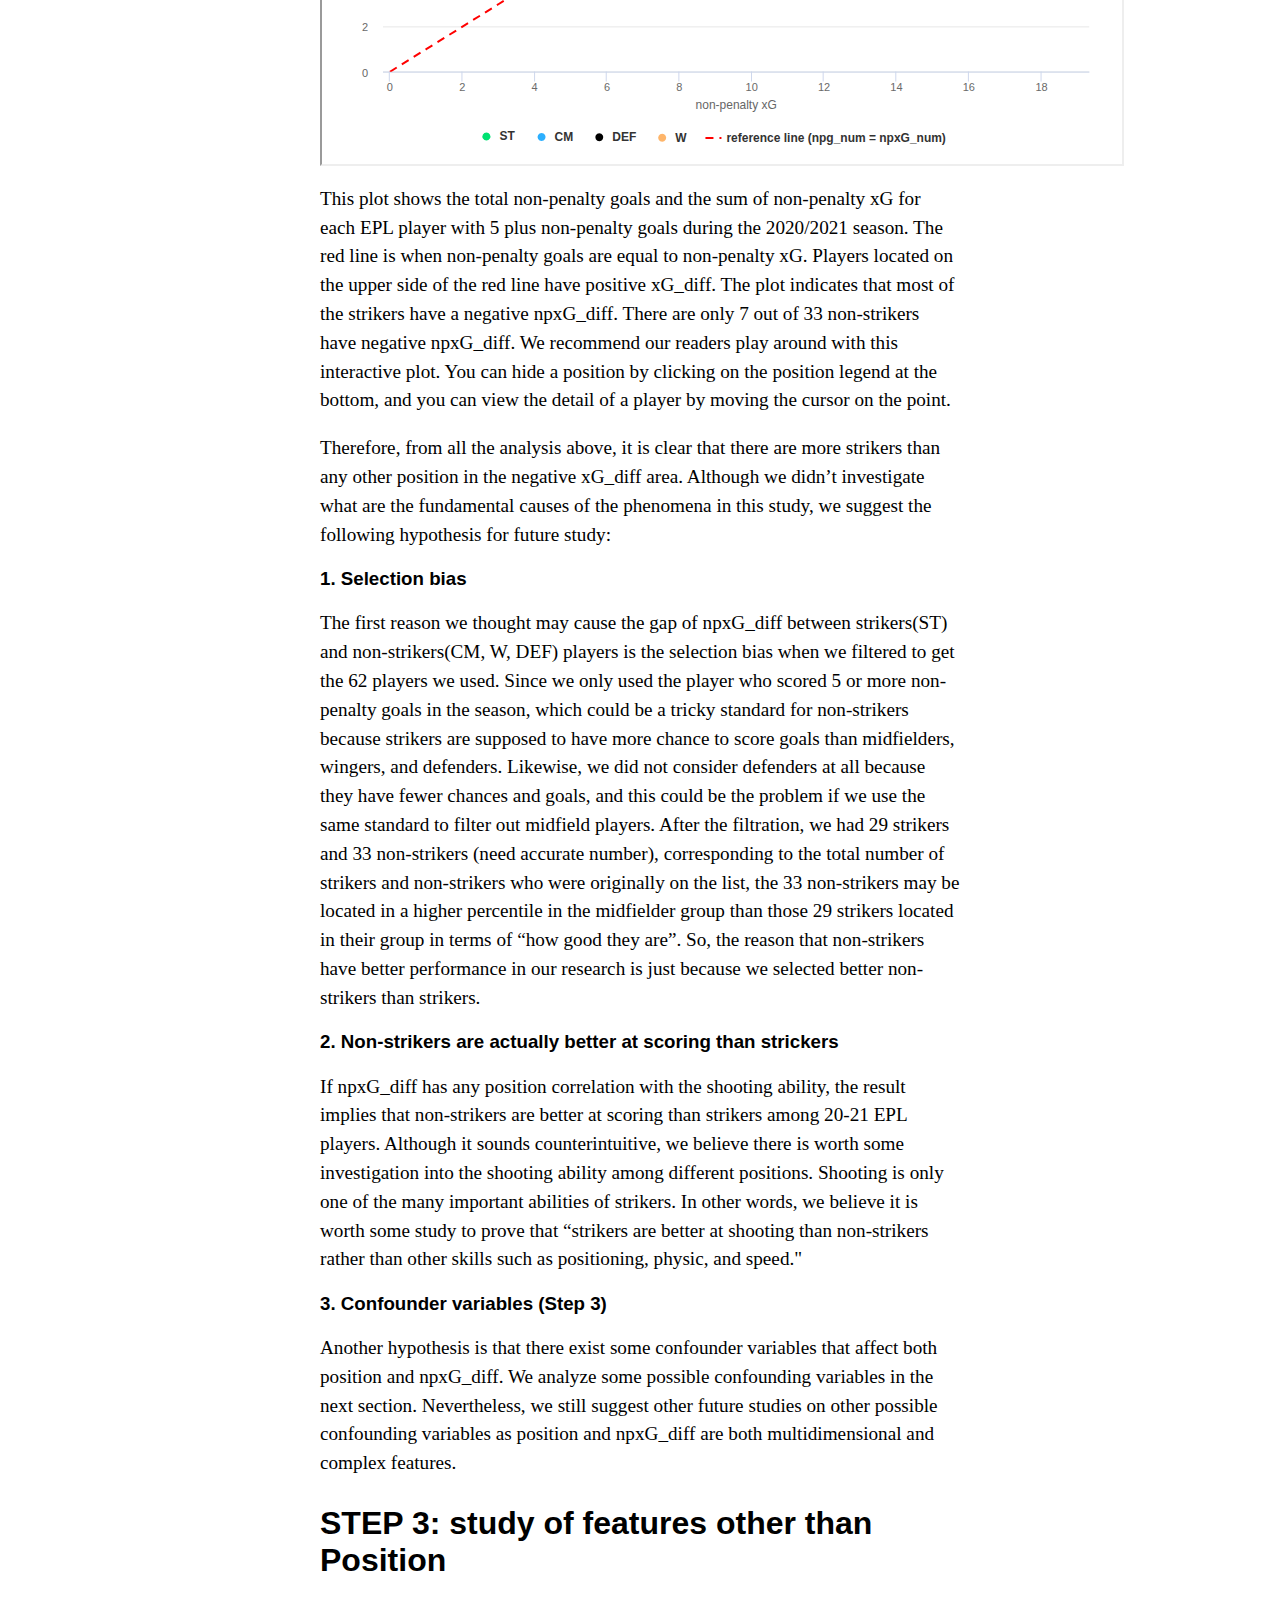
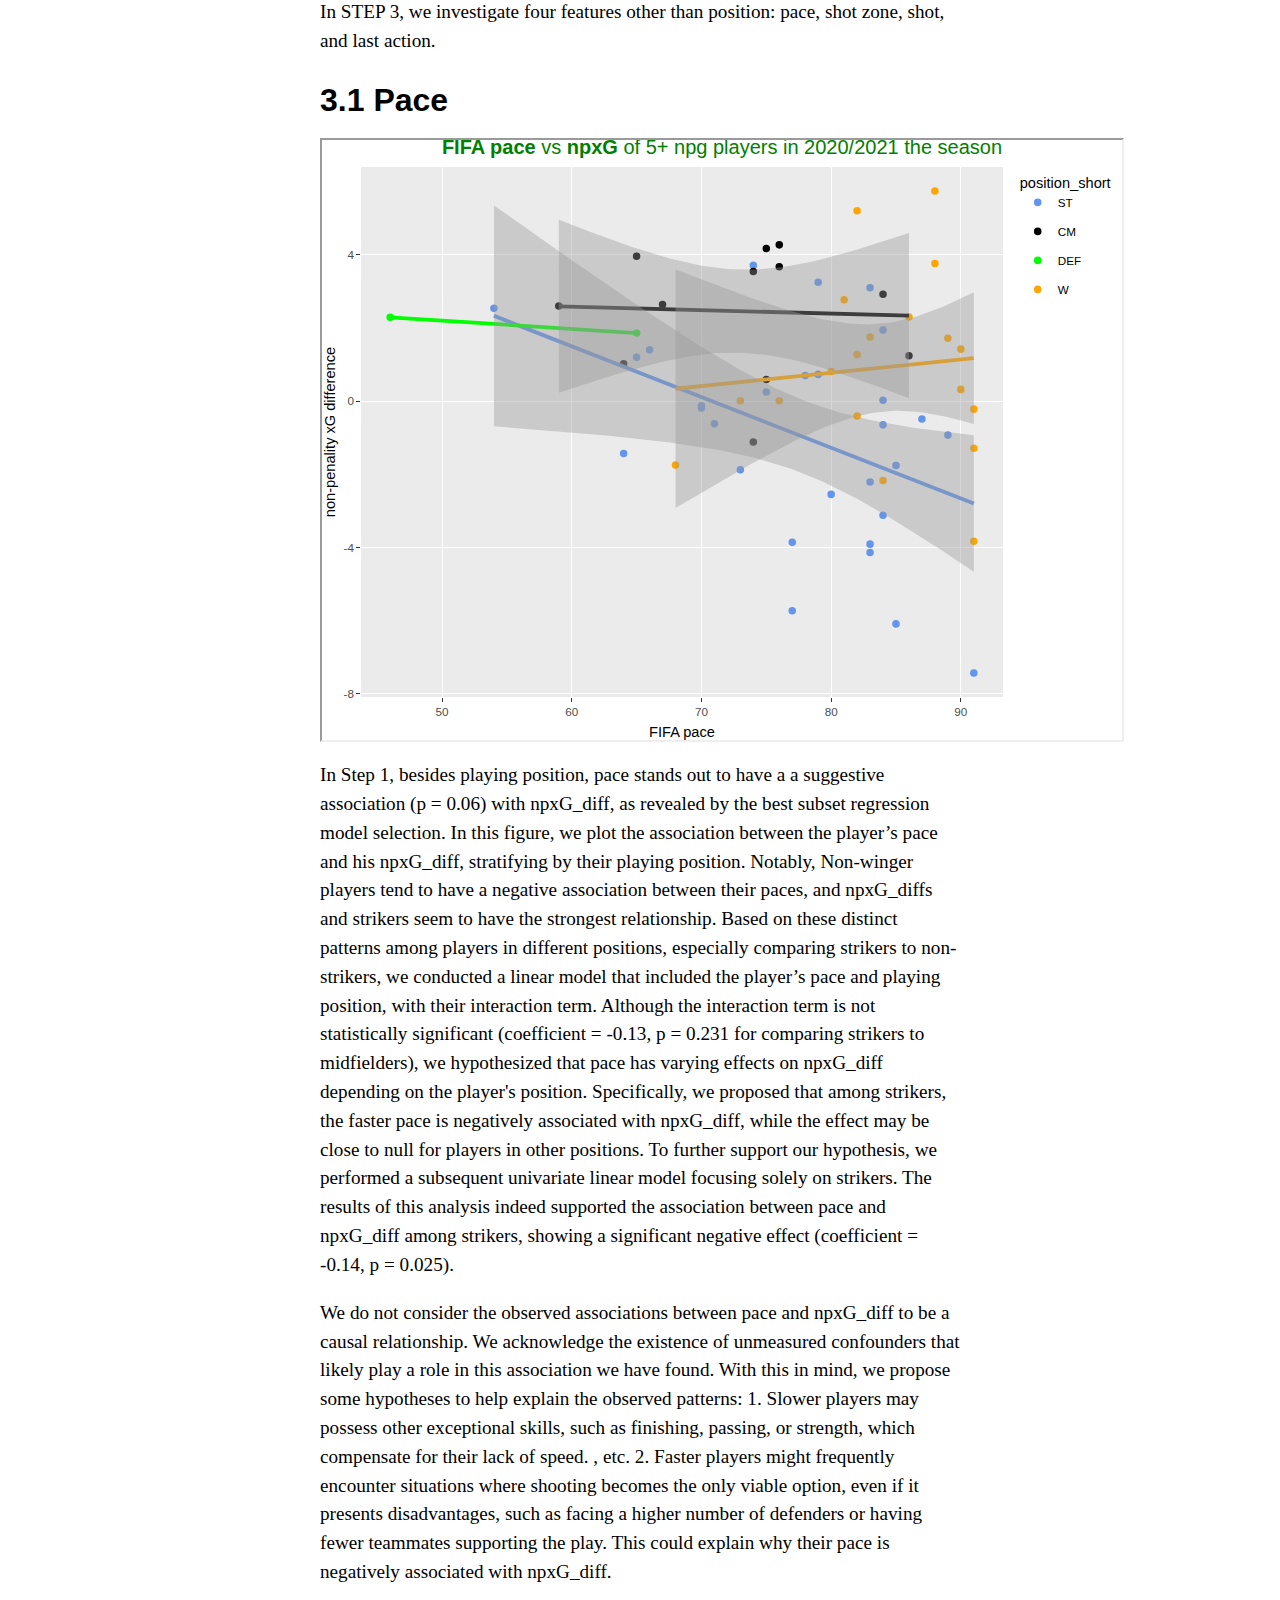
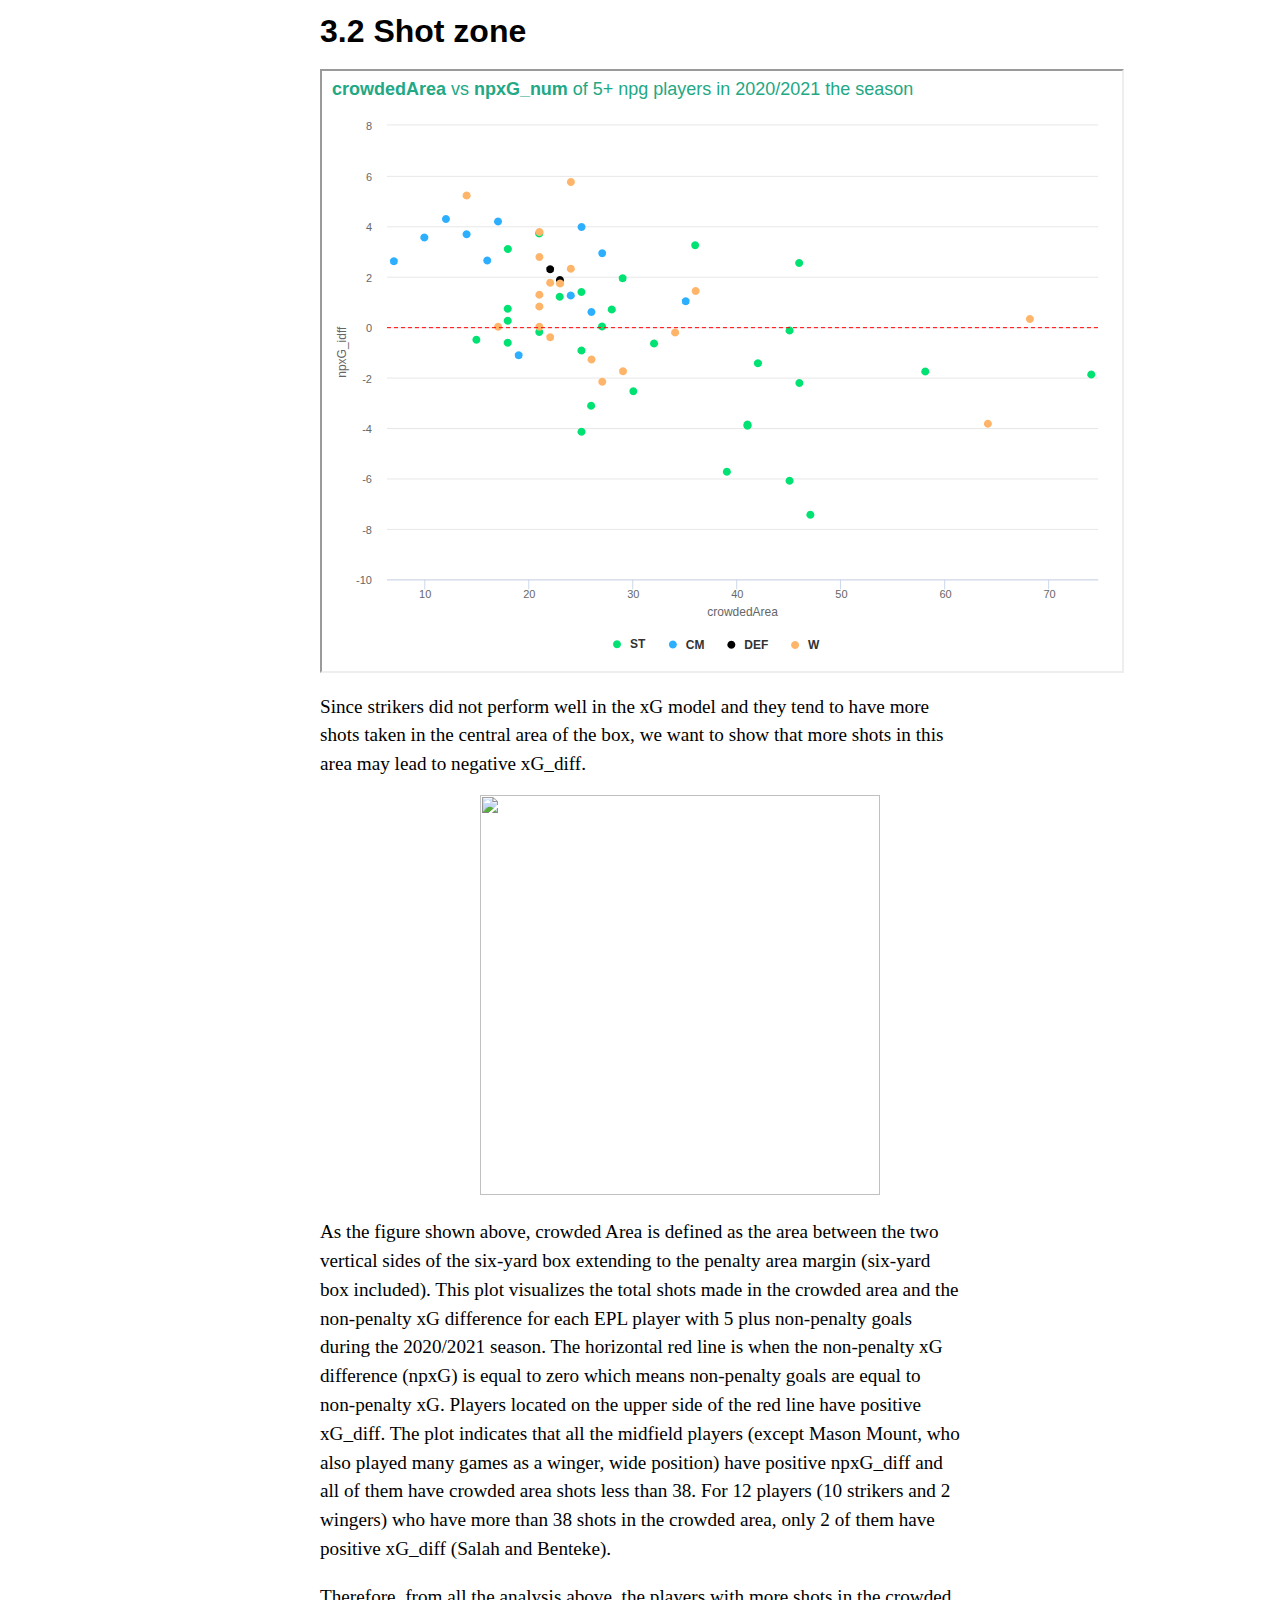
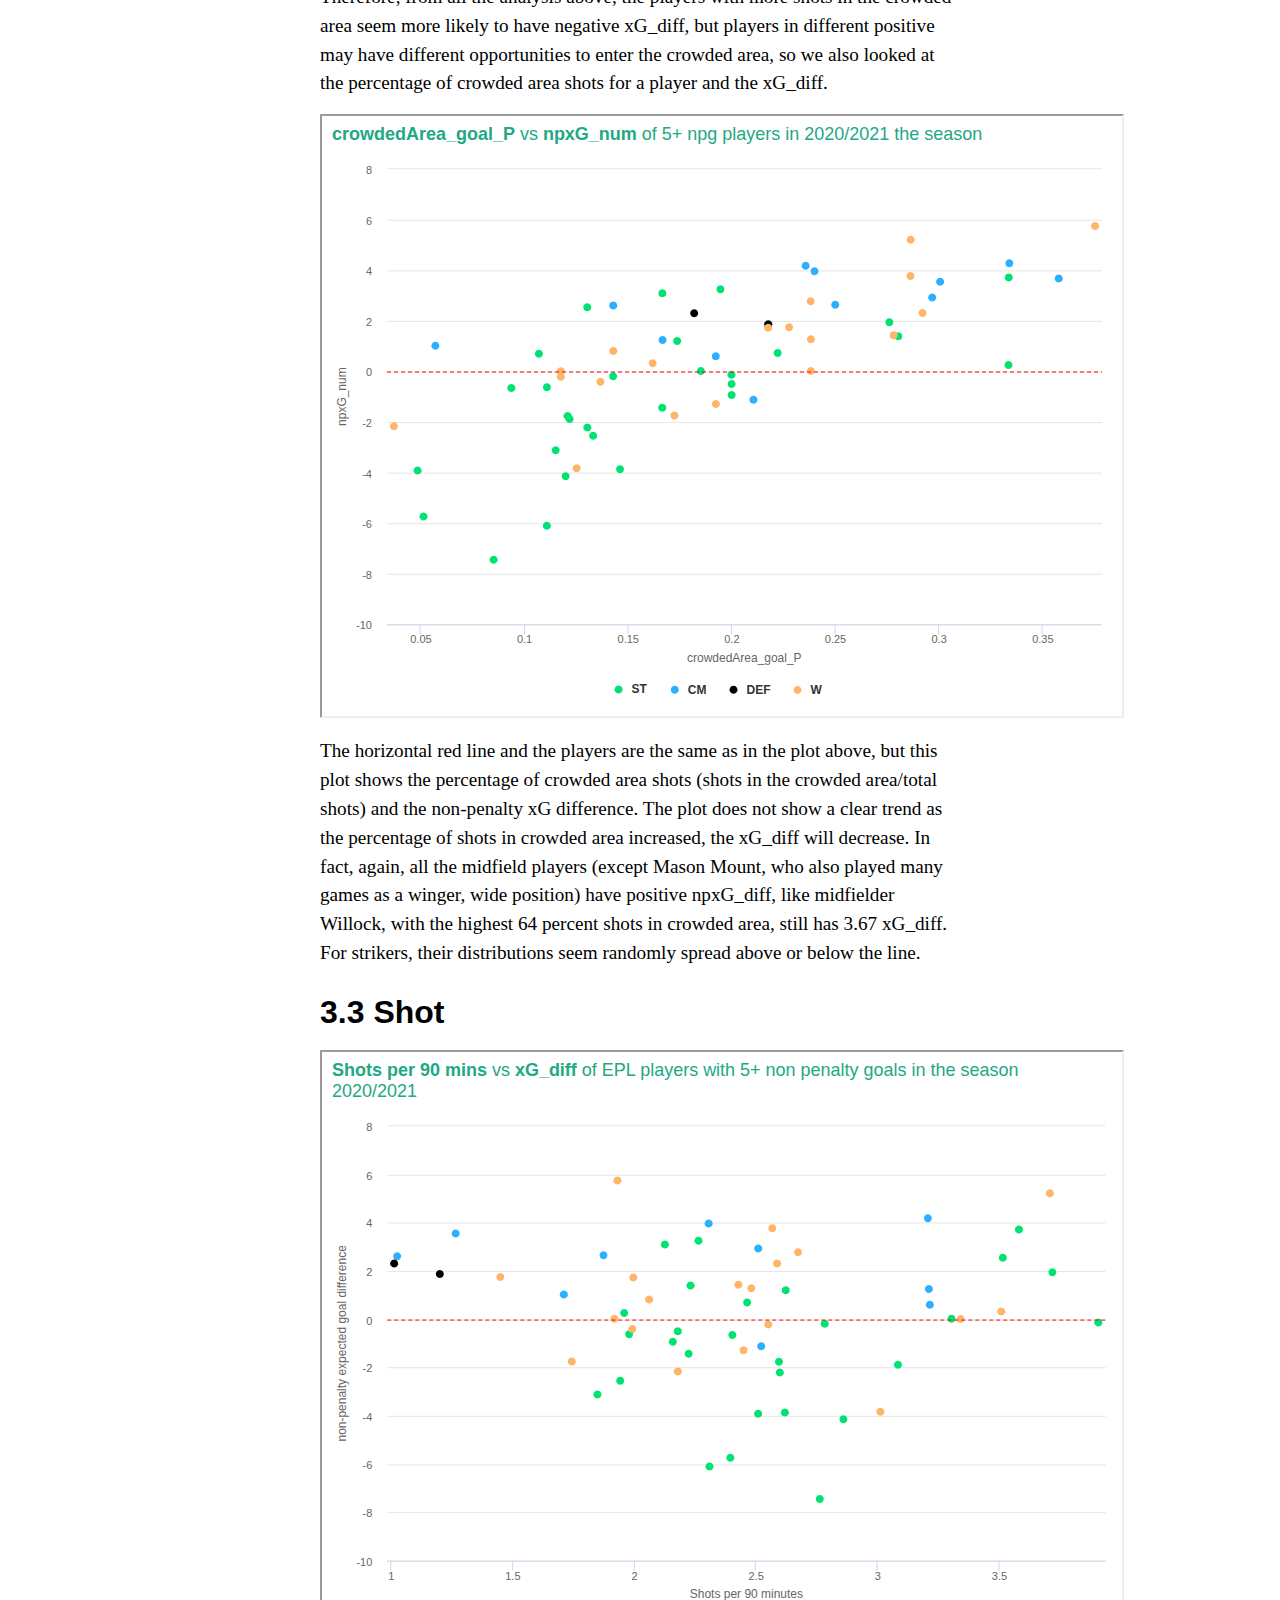
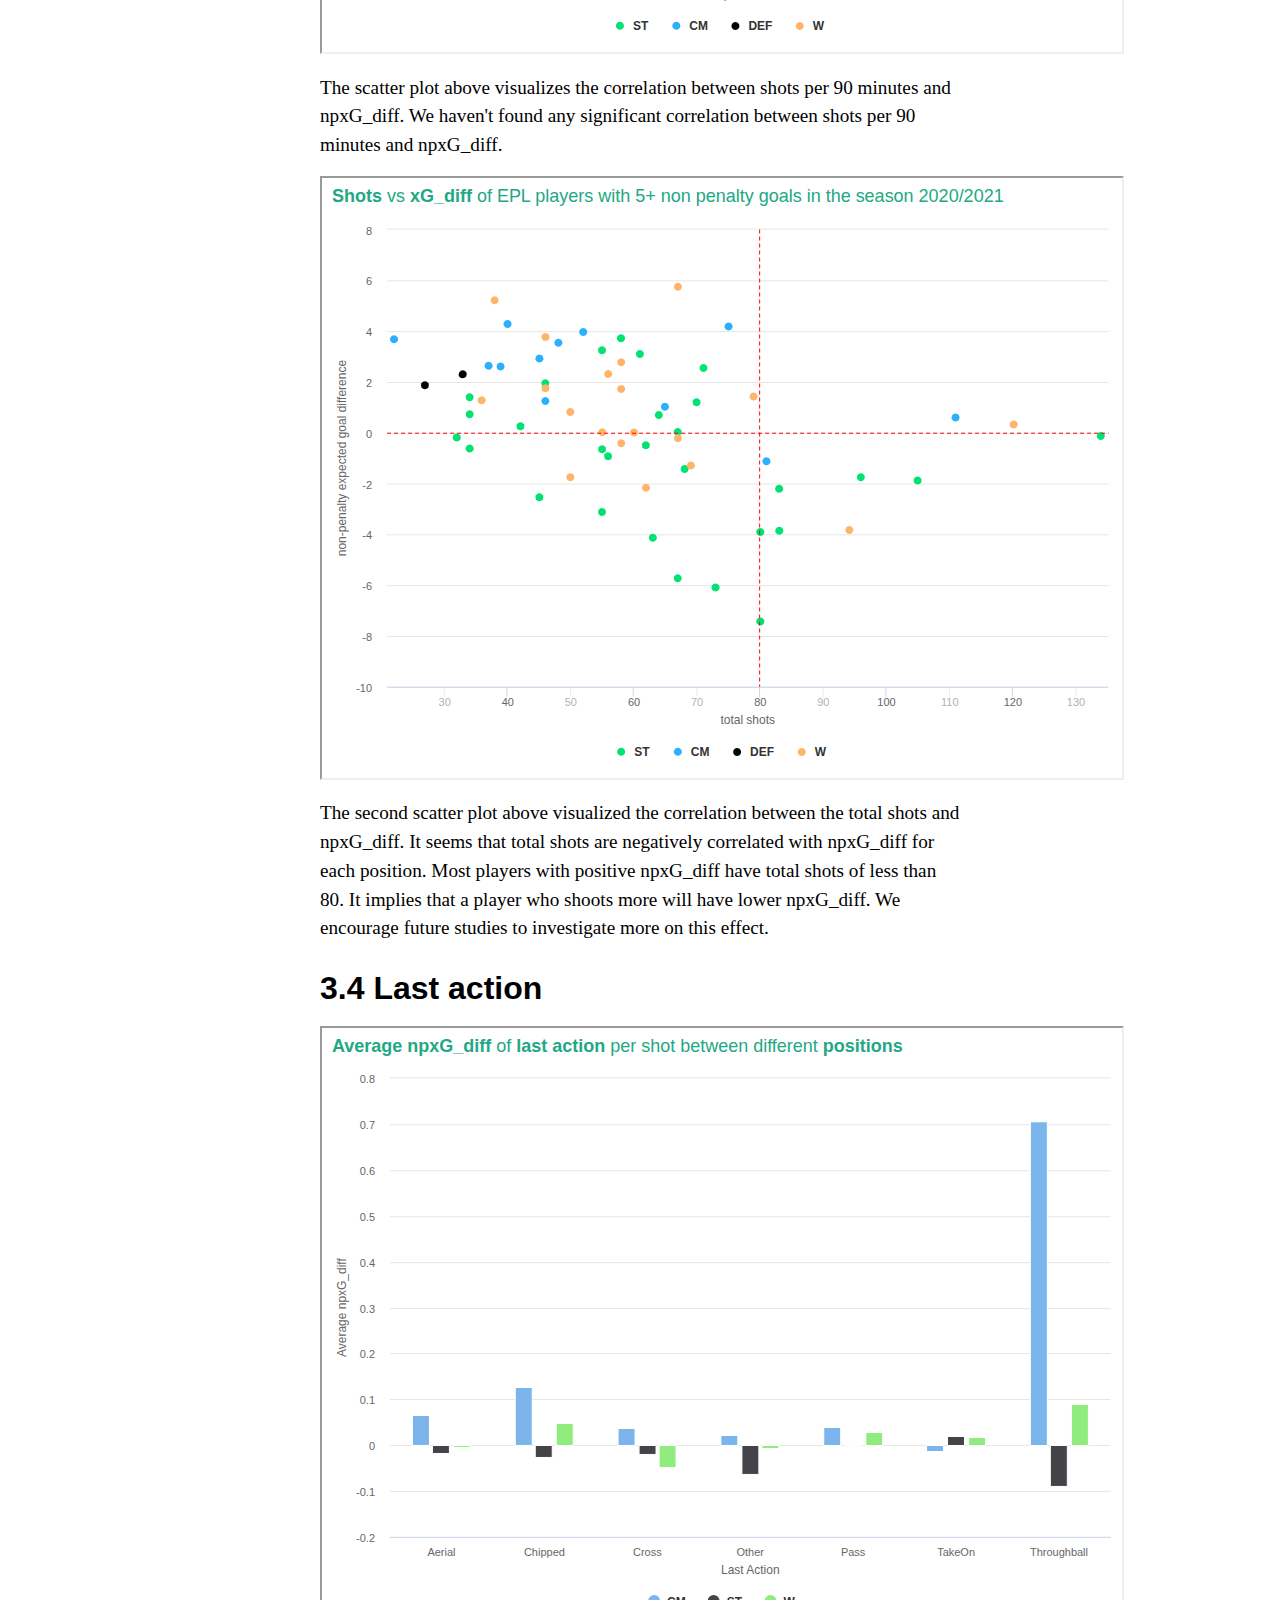
==== commit aa68ab19: "change font style" ====
--- a/index.html
+++ b/index.html
@@ -28,11 +28,13 @@
                 <h1
                     id="xg-analysis-on-epl-2020-players-with-interactive-plots-do-players-with-higher-xg-difference-mean-they-are-better-shooters"
                 >
-                    XG Analysis on EPL 2020 players with interactive plots: do
-                    players with higher xG difference mean they are
-                    &quot;better&quot; shooters?
+                    XG Analysis on EPL 2020 players with interactive plots 
                 </h1>
-
+                <h2 
+                    id="sub-header" class="" data-selectable-paragraph=""
+                >
+                    Do players with higher xG difference mean they are &quot;better&quot; shooters?
+                </h2>
                 <p>
                     <strong>Authors:</strong> Zhanmo Ni, Pu Xiao, Zhening Zhang
                 </p>
@@ -581,6 +583,19 @@
                     limited sample size. <br />
                 </p>
                 <p>
+                    In addition, given that feature ratings from FIFA are not the 
+                    best and most accurate measurement of a player’s skills, we 
+                    perform the same exploratory analyses on FM 2020 (Football 
+                    Manager 2020 Sports Interactive) player data (<a
+                        href="https://www.kaggle.com/datasets/ktyptorio/football-manager-2020"
+                        >Link to FM 2020 data</a
+                    >). There is no significant association found between FM 2020 
+                    players’ finishing skill ratings and the npxG_diff. Despite that 
+                    we replicated what we found in another dataset, both FIFA and FM 
+                    ratings may not reflect the player’s skill set accurately and 
+                    a player’s skills are more complicated than numbers from the games.
+                </p>
+                <p>
                     Another potential direction to further explore is: what if
                     the same player plays in a different position? Does it
                     affect its xG value? Those are some interesting questions we
@@ -626,7 +641,7 @@
                     >
                 </p>
 
-                <p><strong>Last Edit</strong>: 08/07/2023</p>
+                <p><strong>Last Edit</strong>: 08/23/2023</p>
             </div>
 
             <p><a id="about"></a></p>
--- a/css/style.css
+++ b/css/style.css
@@ -2,7 +2,7 @@
 body {
     margin: 0;
     padding: 0;
-    font-family: Arial, sans-serif;
+    font-family: sohne, "Helvetica Neue", Helvetica, Arial, sans-serif;
     background-color: white;
 }
 
@@ -73,6 +73,15 @@
     margin-bottom: 1.2rem;
 }
 
+#sub-header {
+    font-size: 20px;
+    margin-bottom: 1.0rem;
+    color: #6B6B6B;
+    font-family: sohne, "Helvetica Neue", Helvetica, Arial, sans-serif;
+    font-style: normal;
+    font-weight: normal;
+}
+
 .article {
     padding-left: 25%;
     padding-right: 25%;
@@ -82,7 +91,7 @@
     font-size: 1.2rem;
     margin-bottom: 1rem;
     line-height: 1.5;
-    font-family: Times, serif;
+    font-family: source-serif-pro, Georgia, Cambria, "Times New Roman", Times, serif;
 }
 
 iframe {
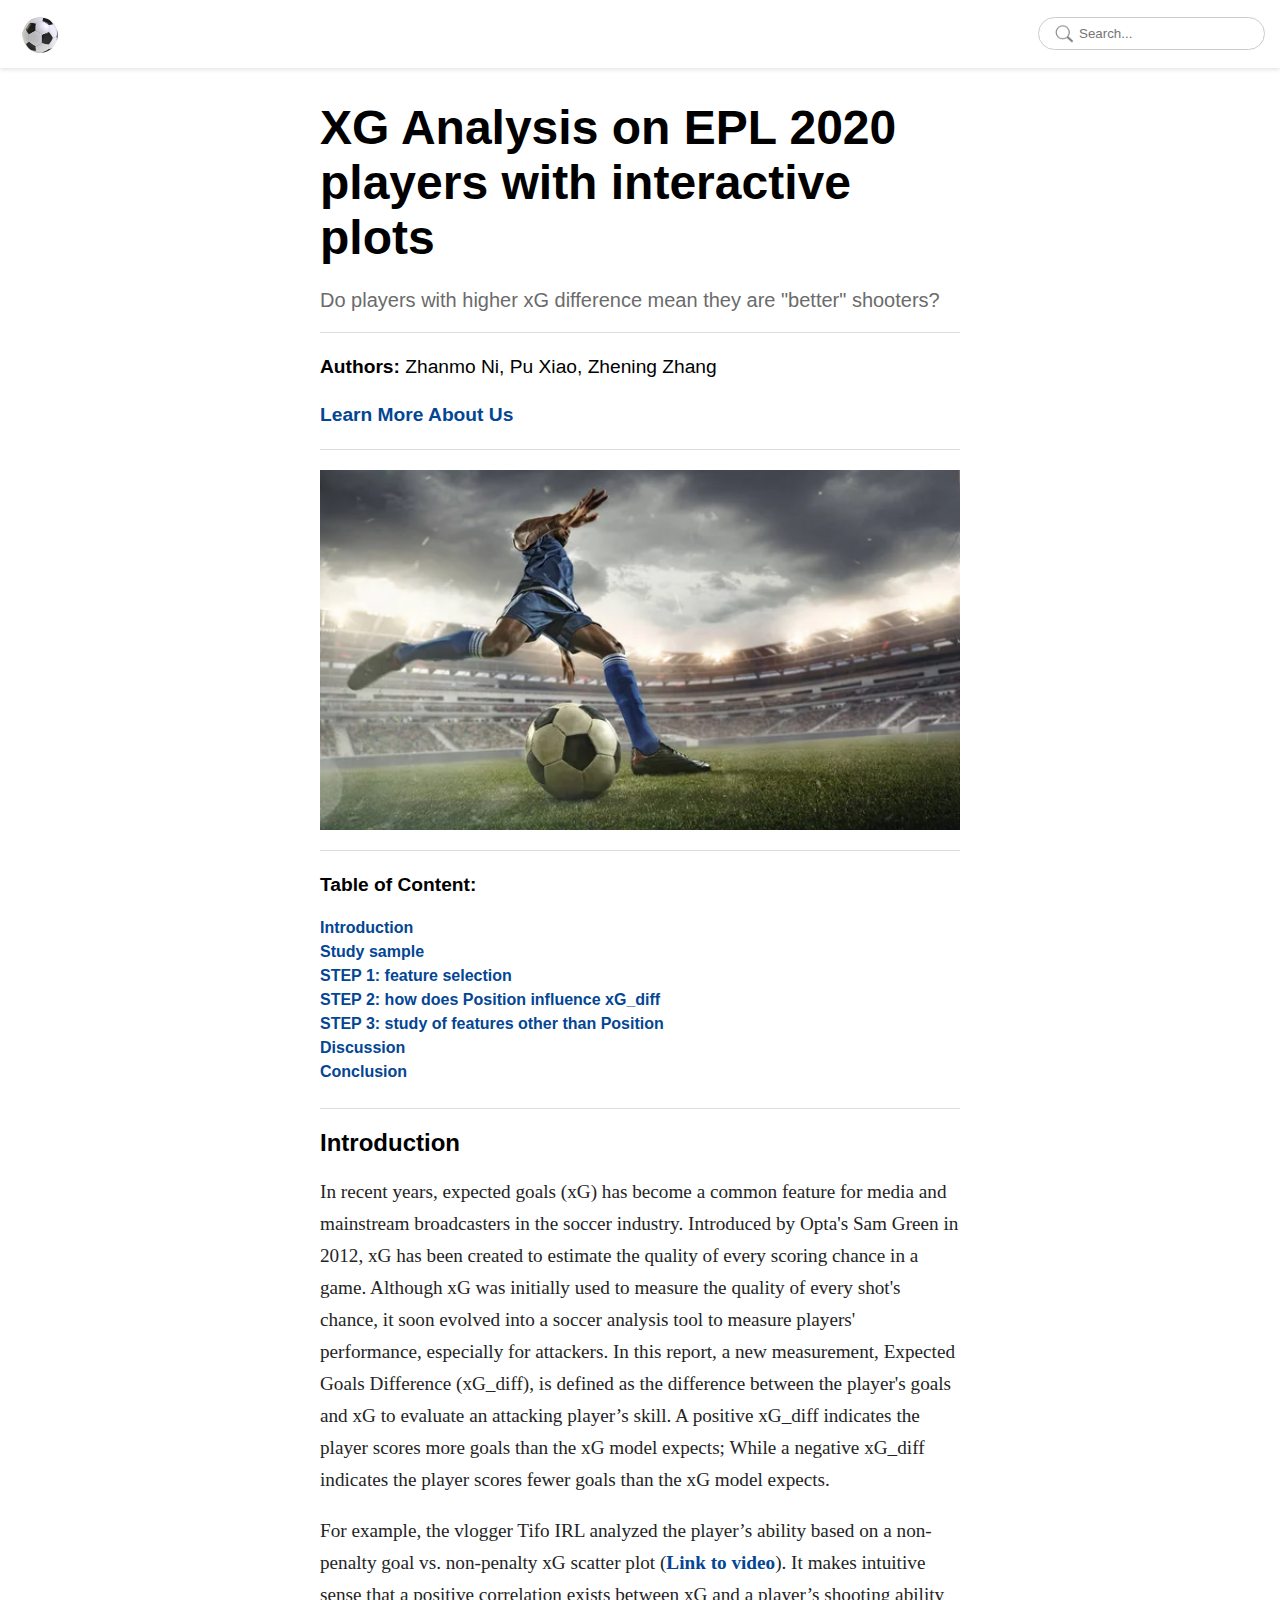
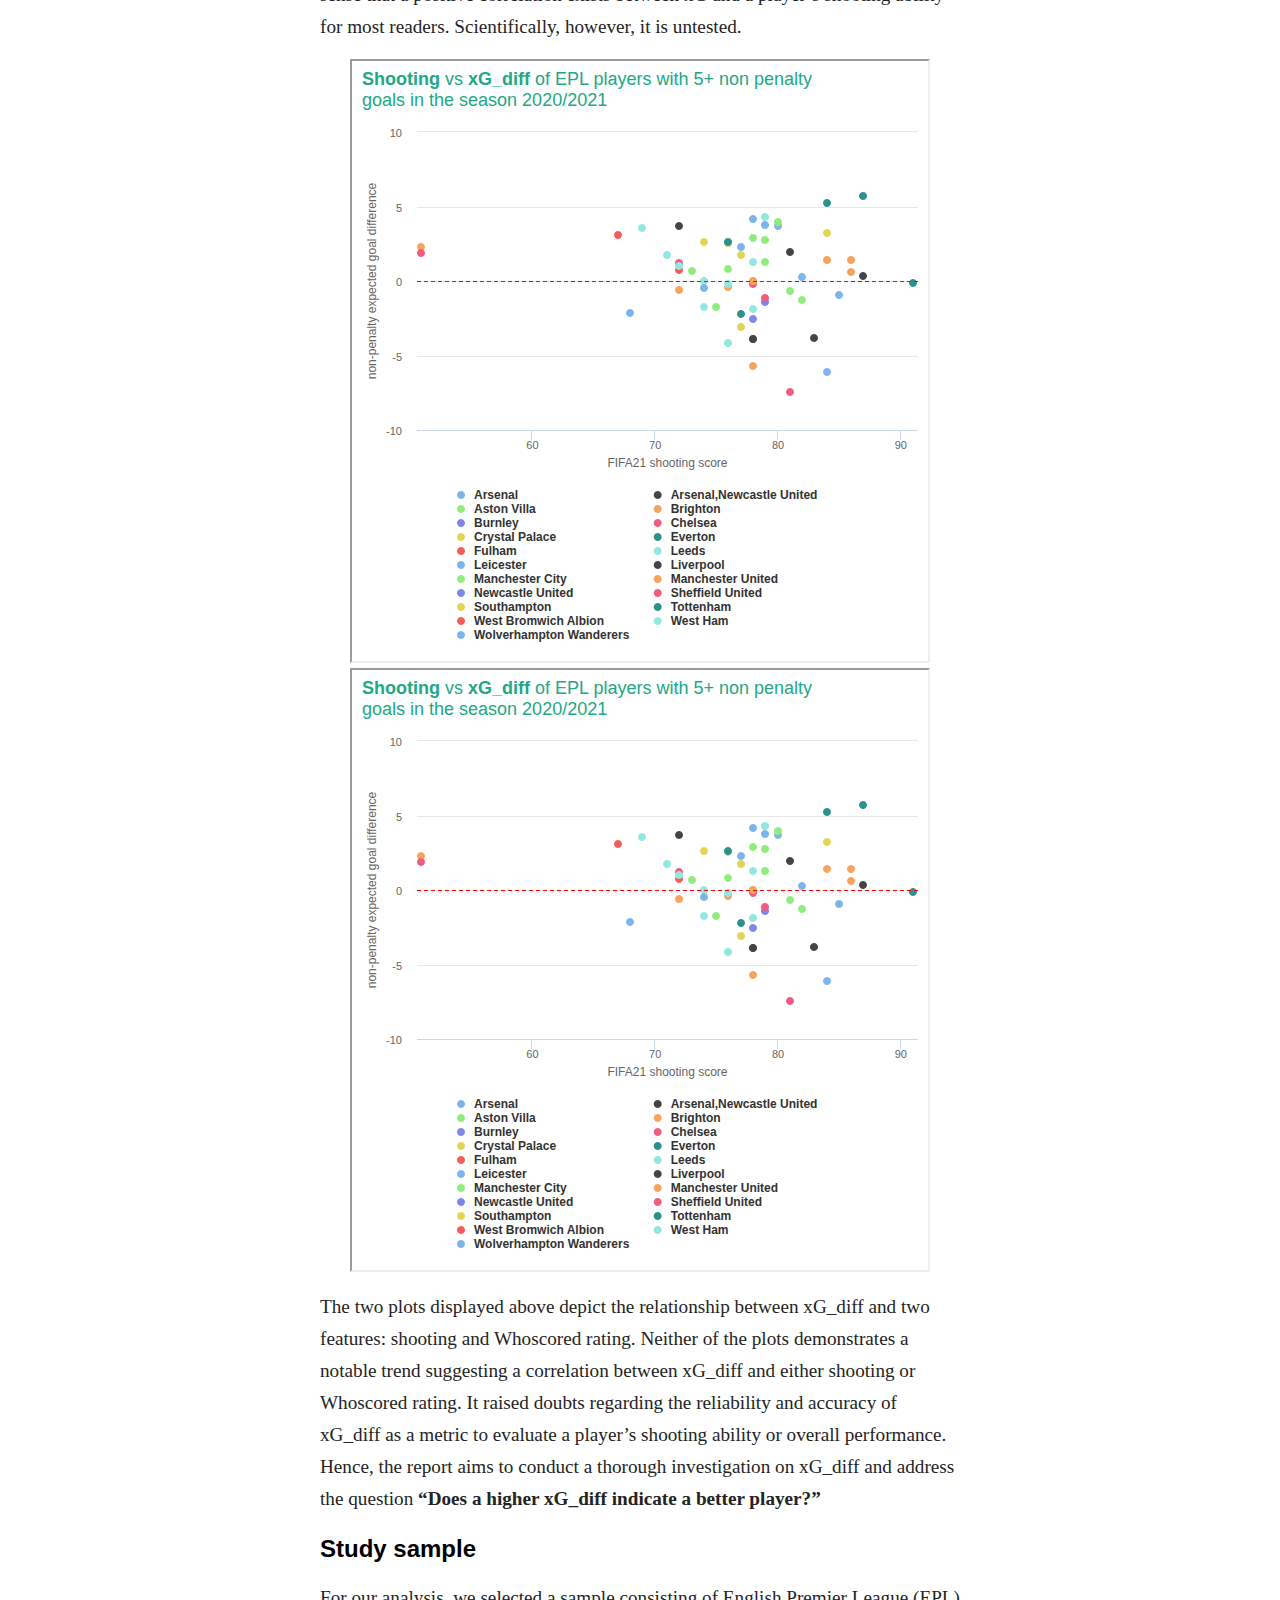
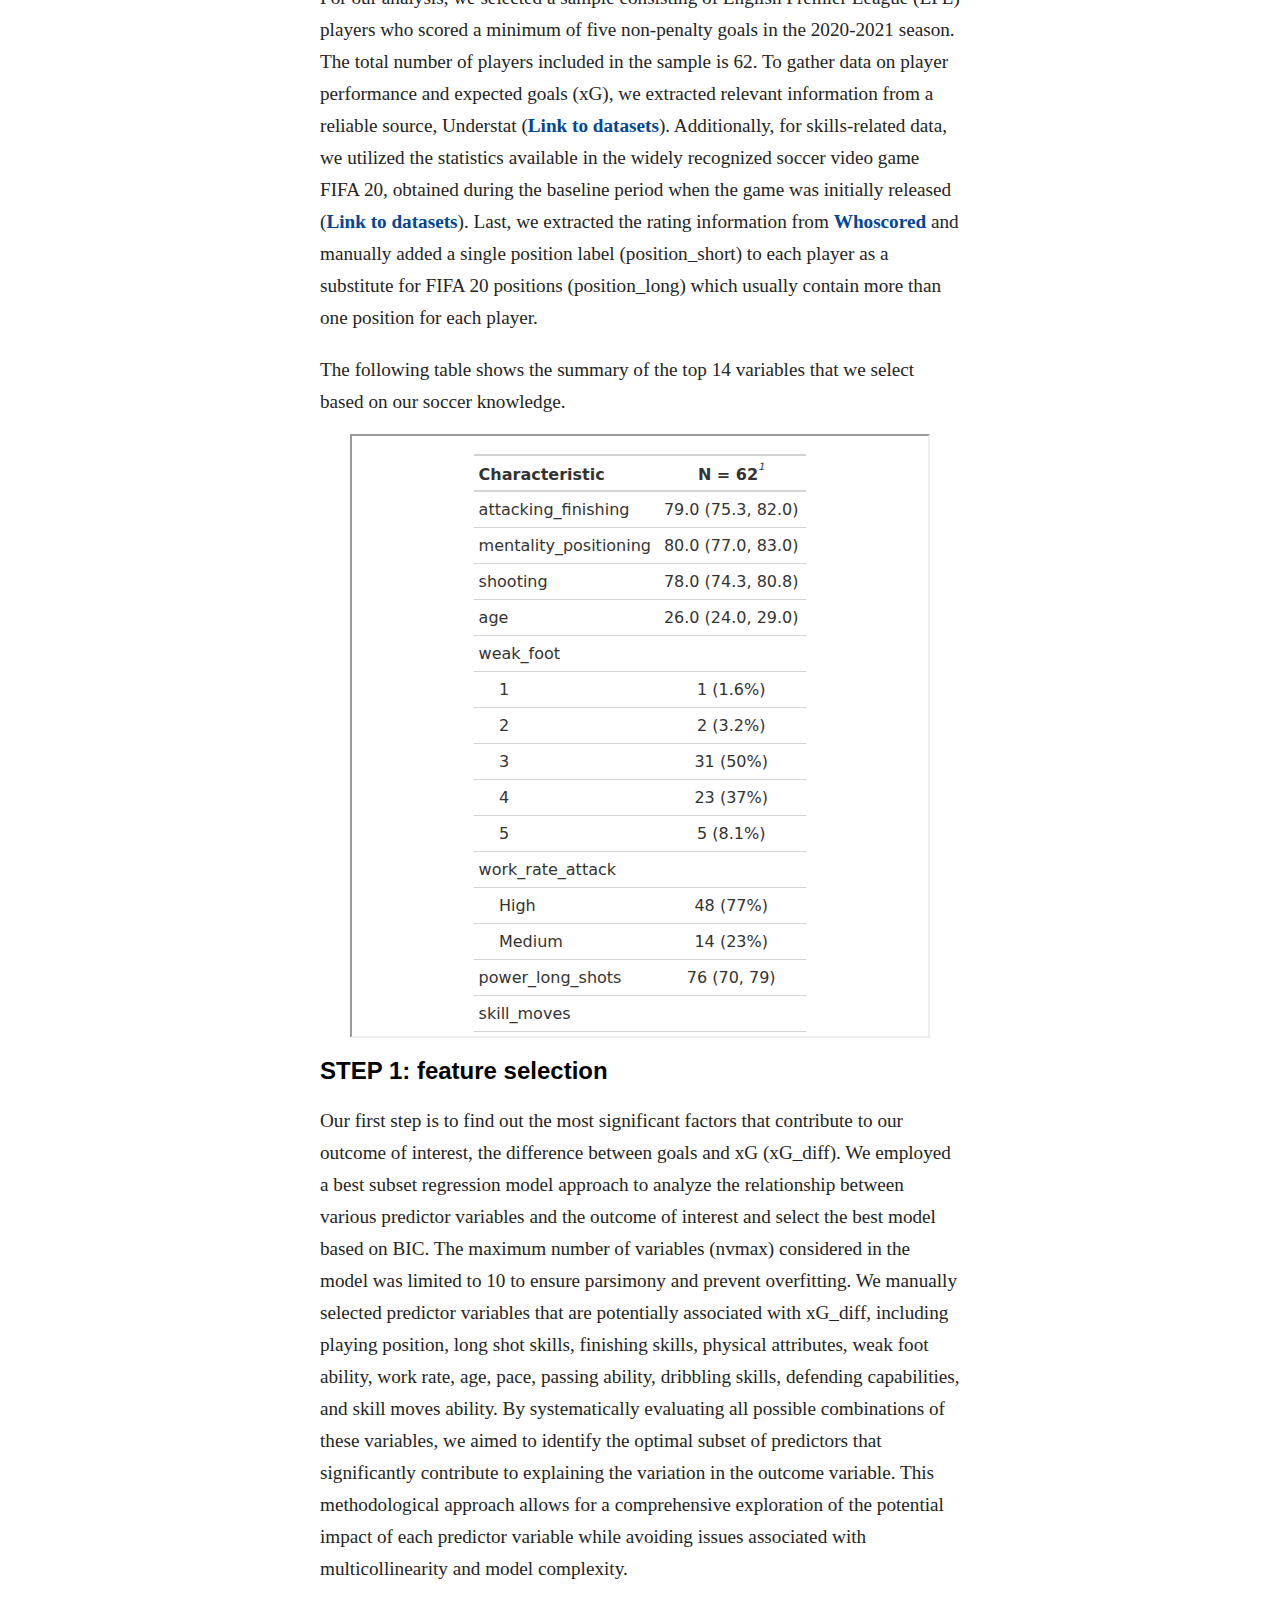
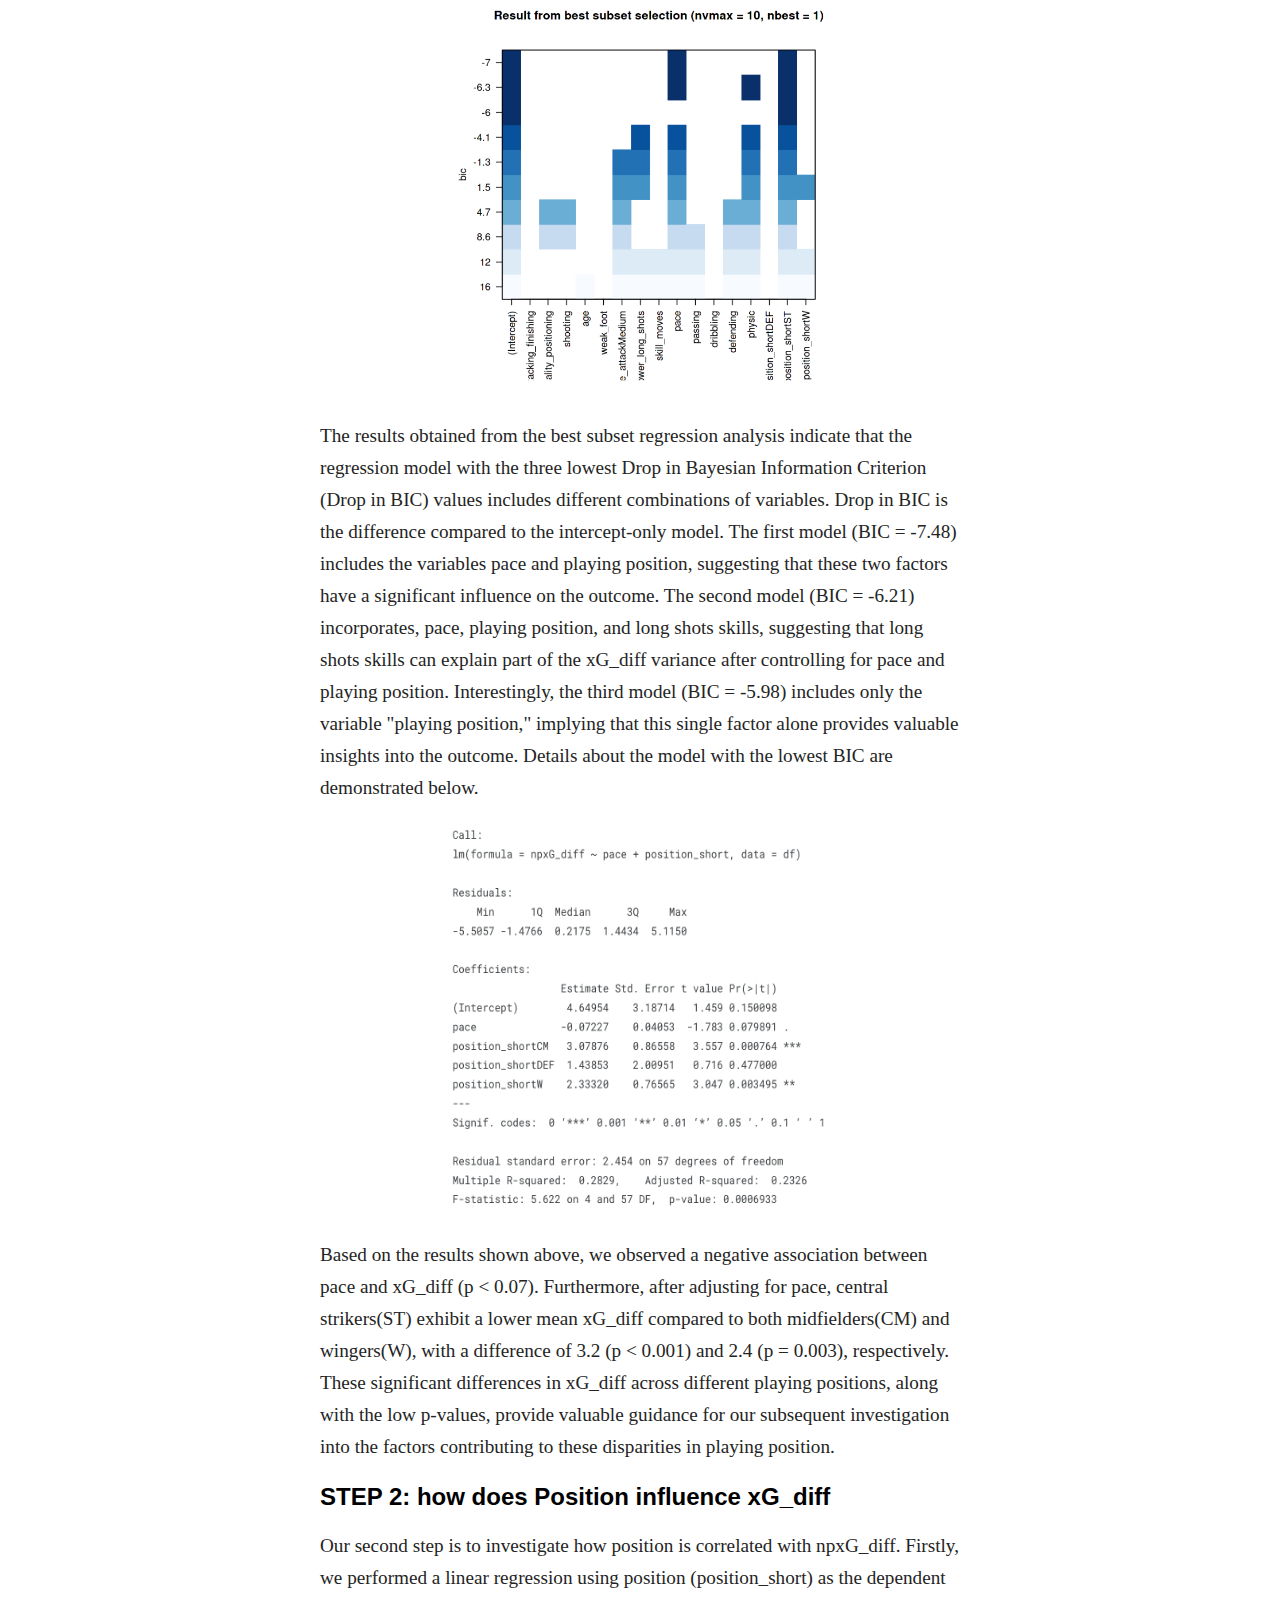
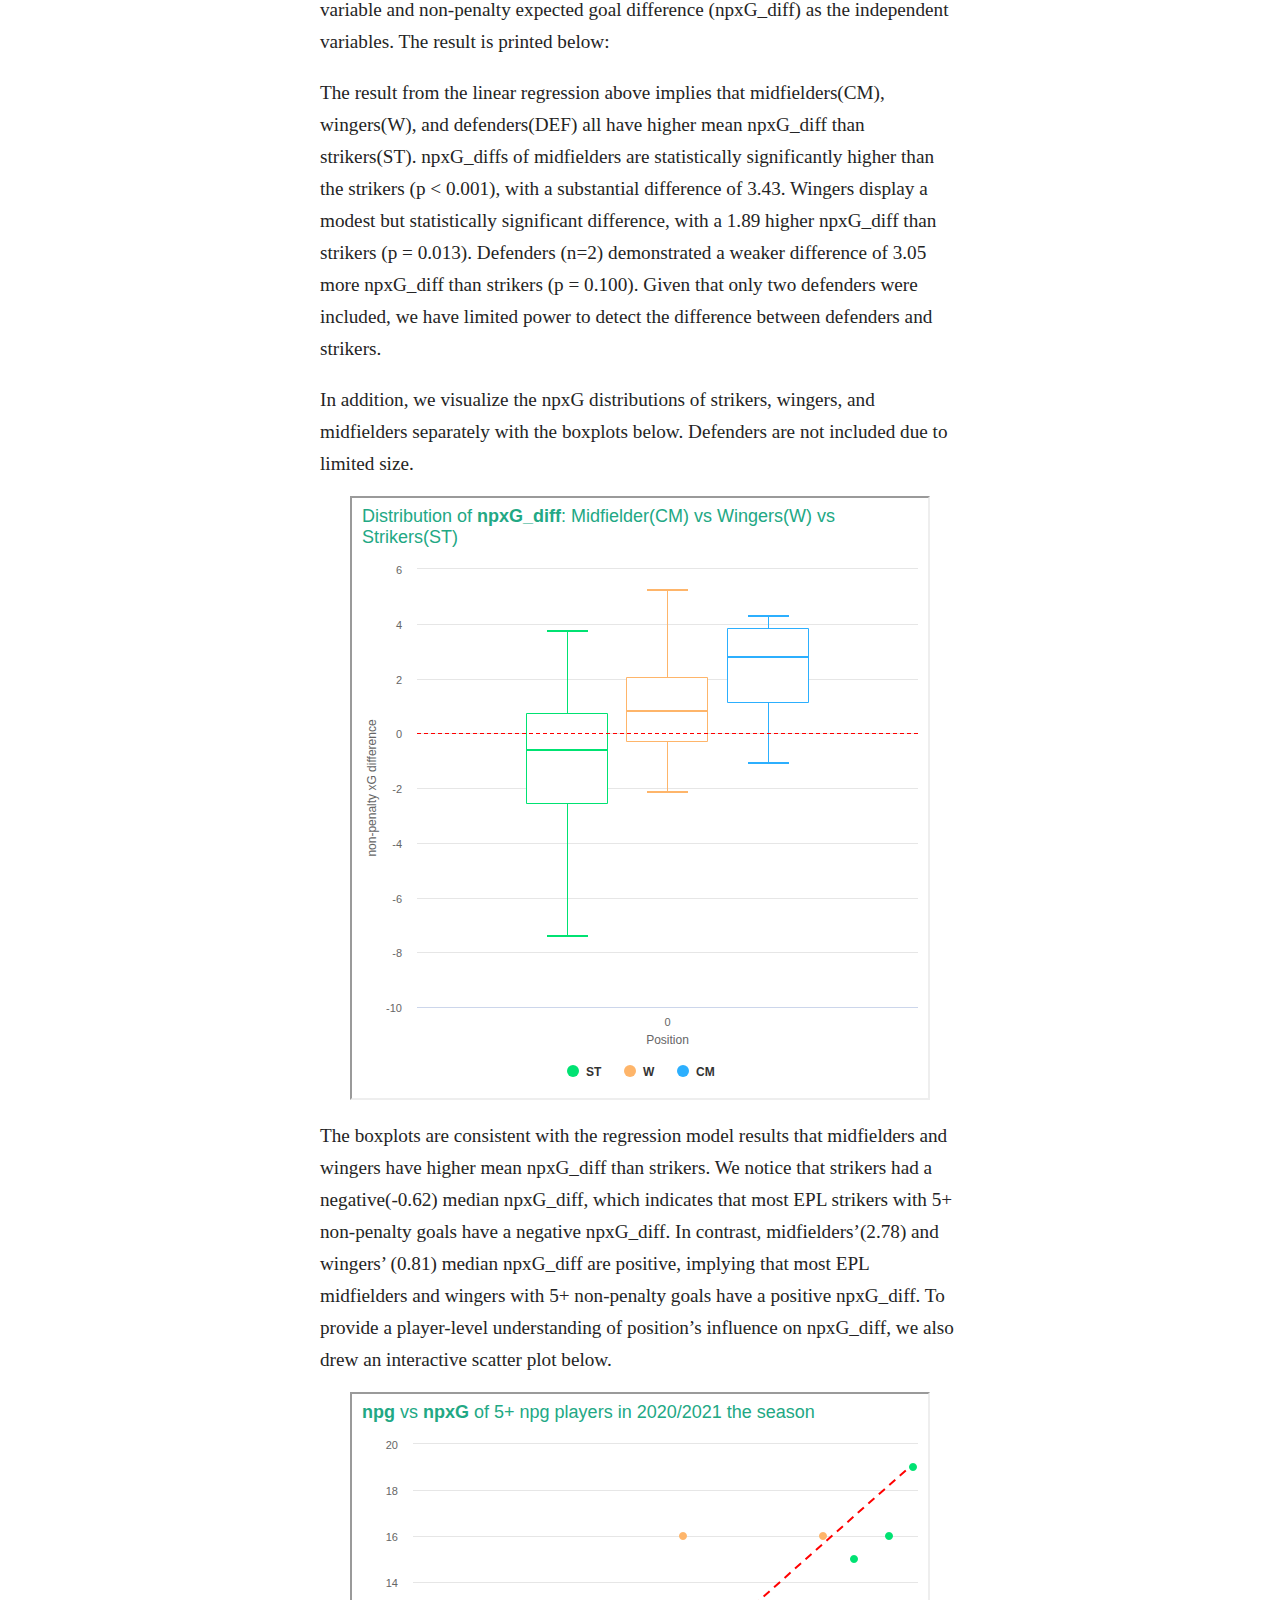
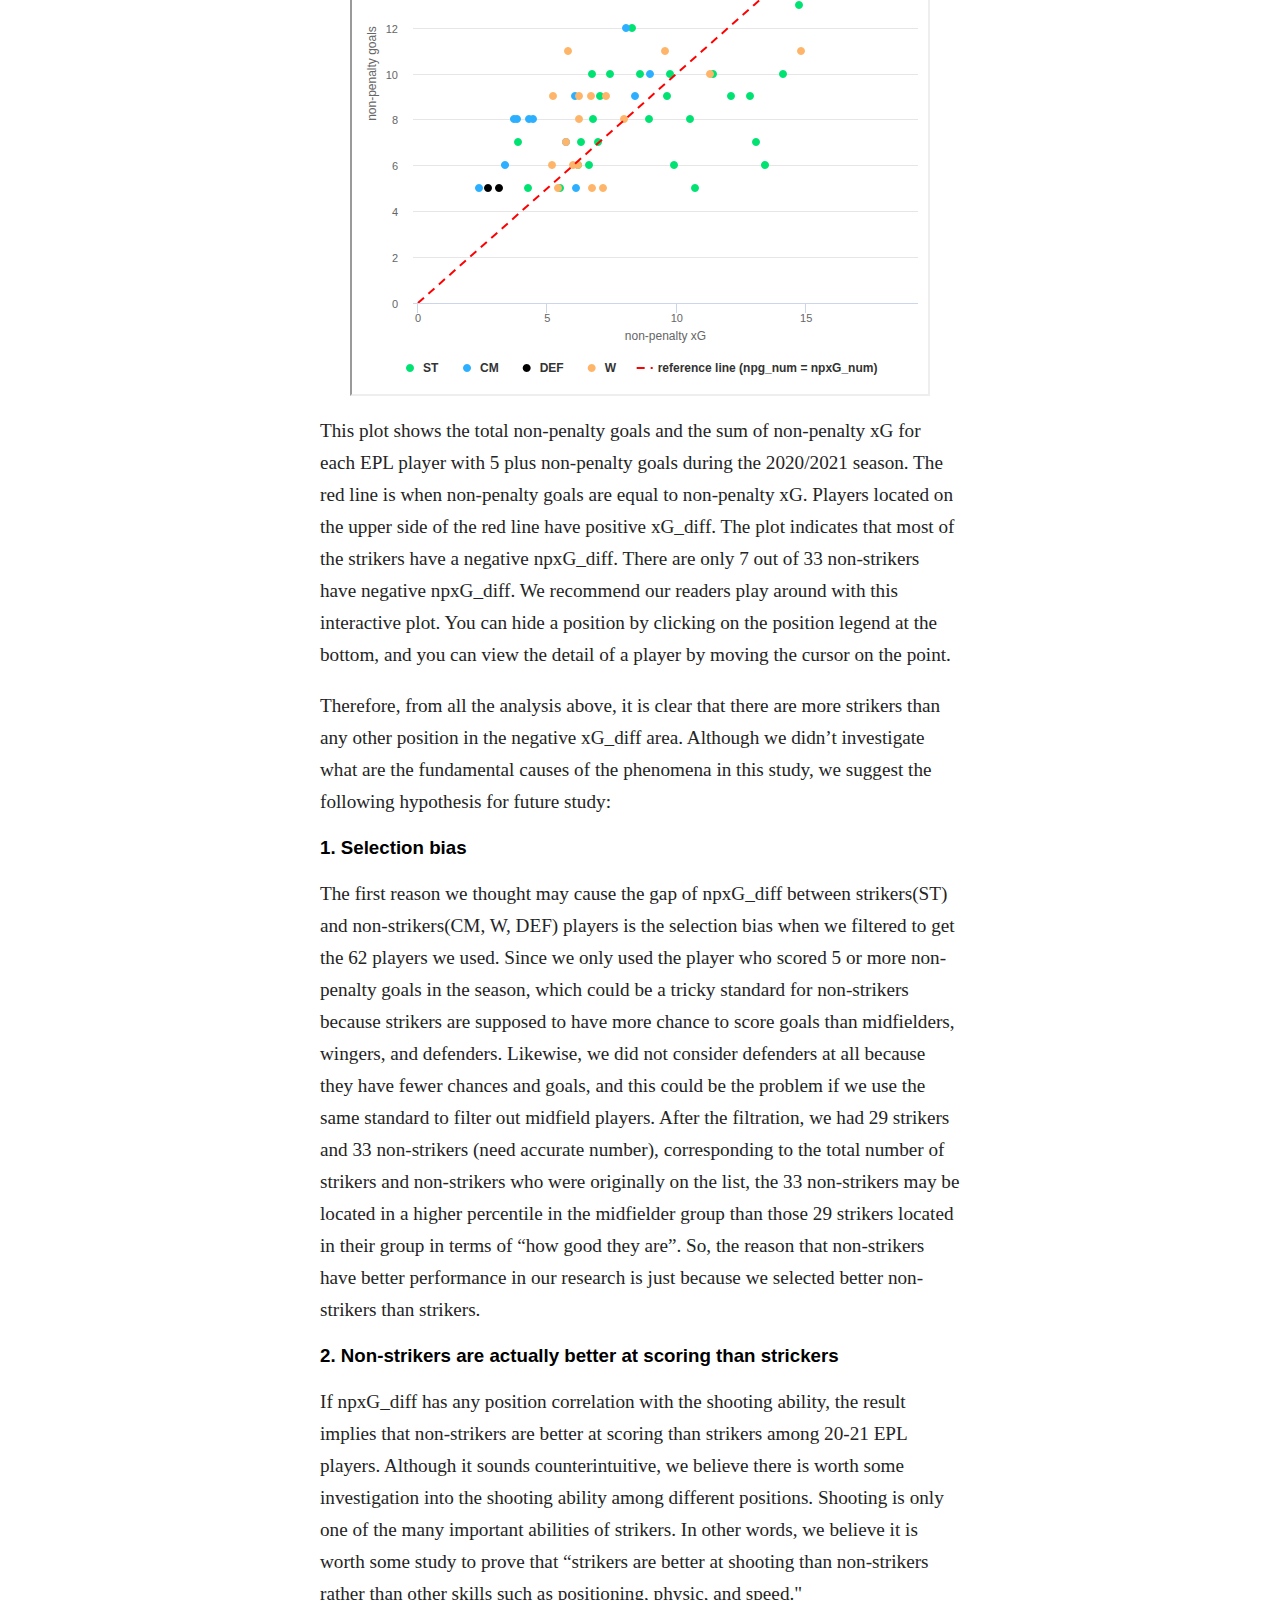
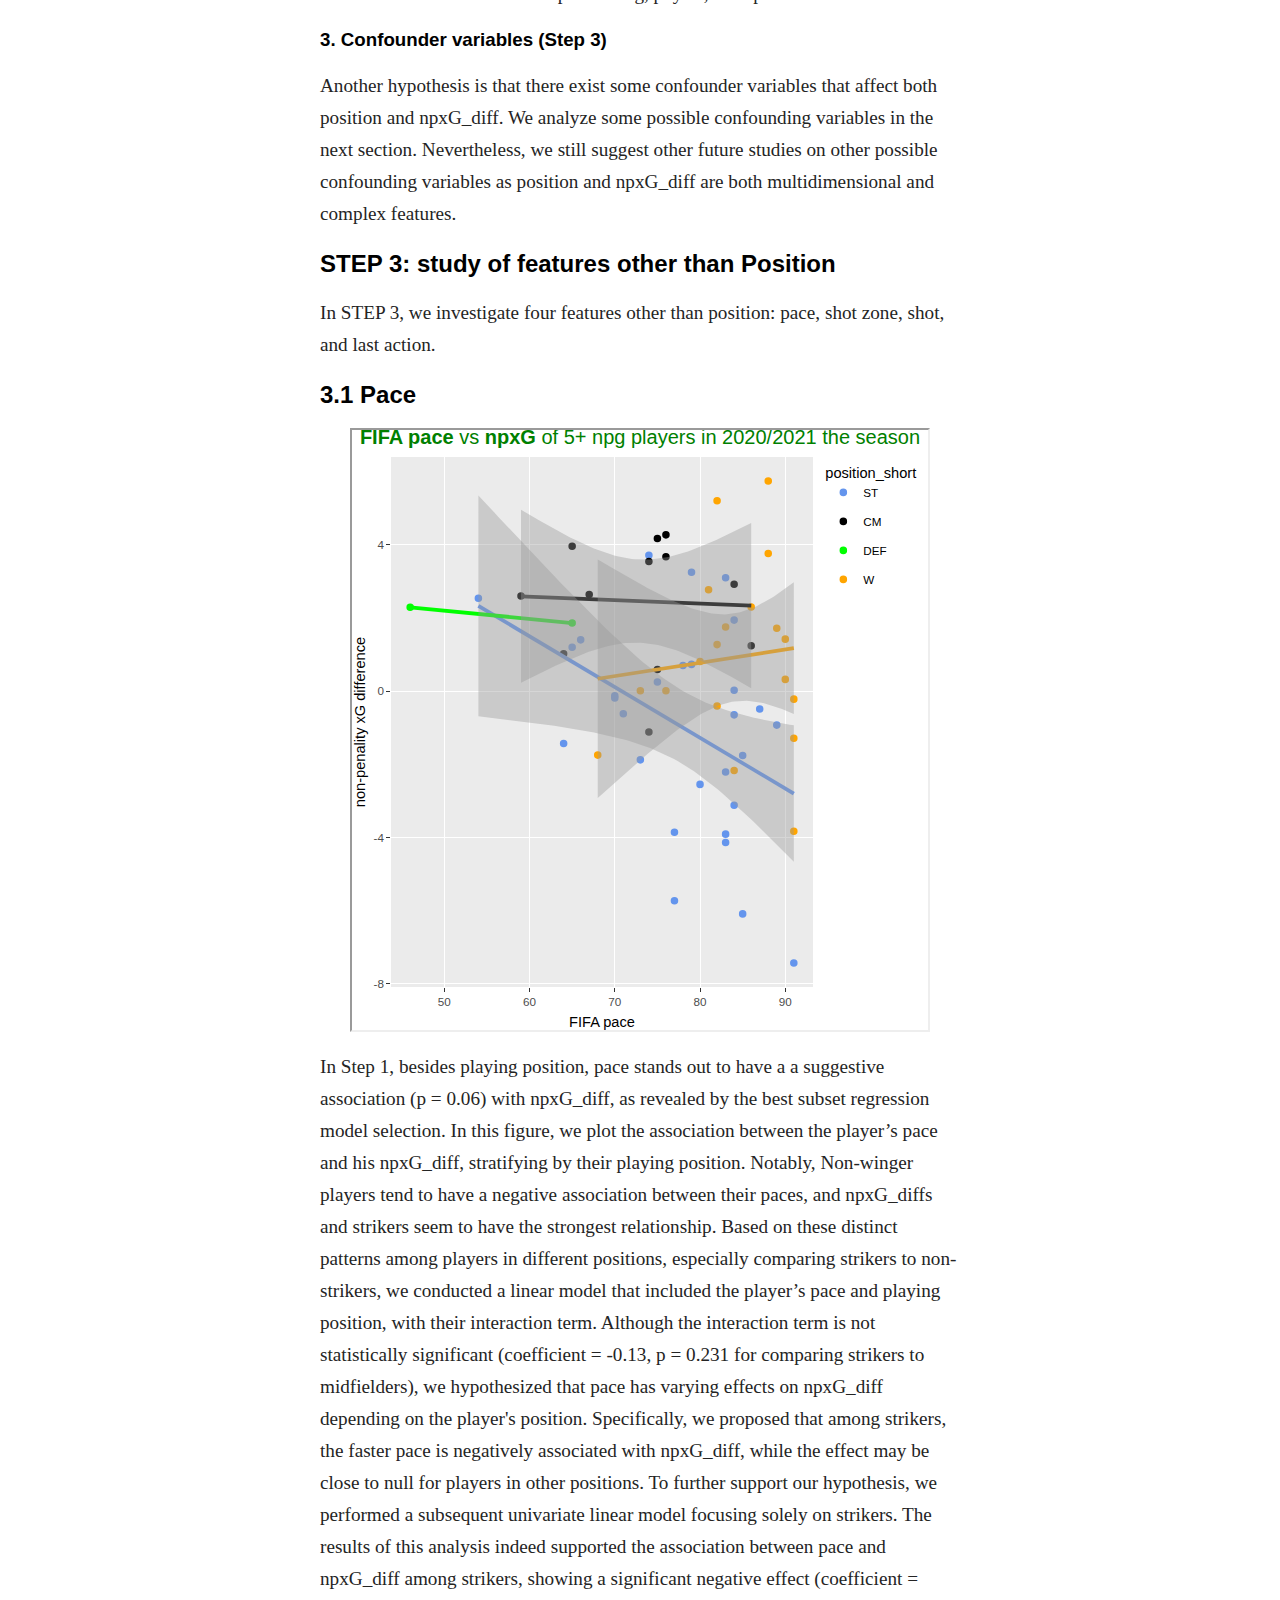
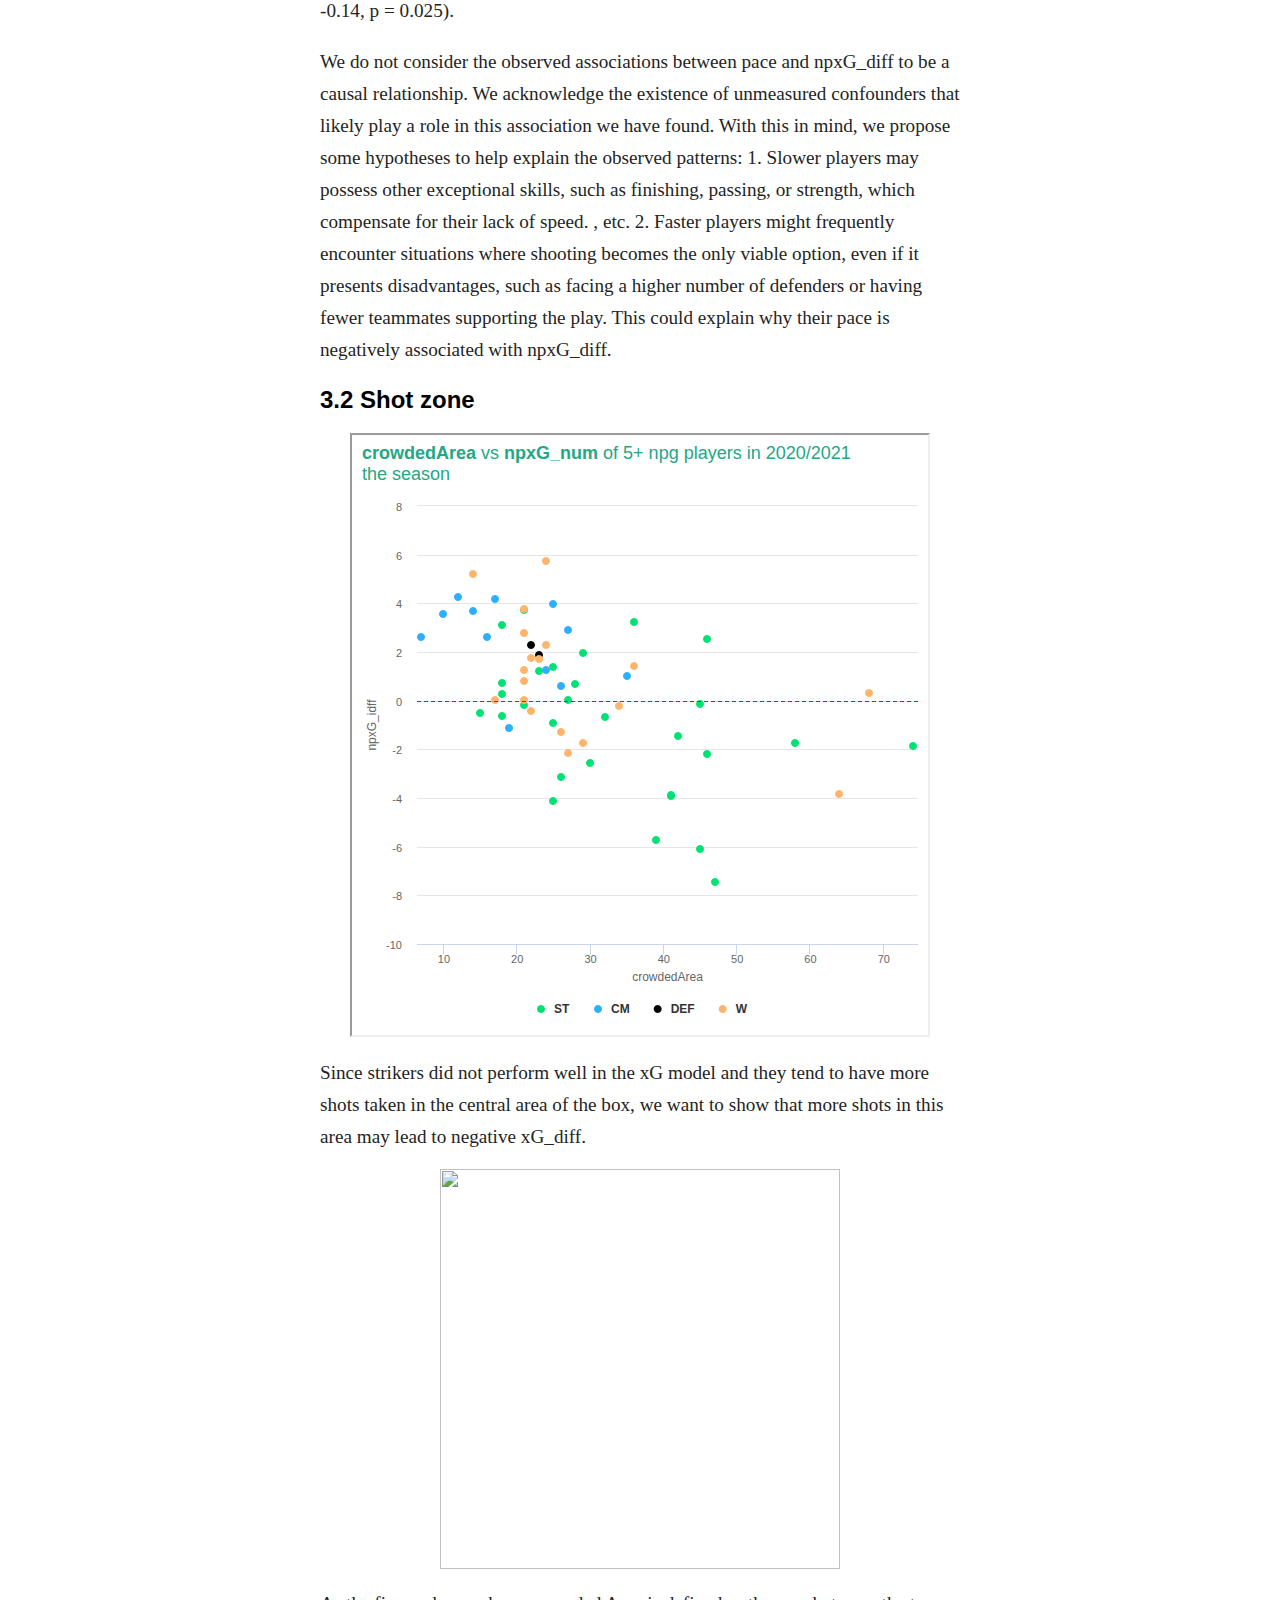
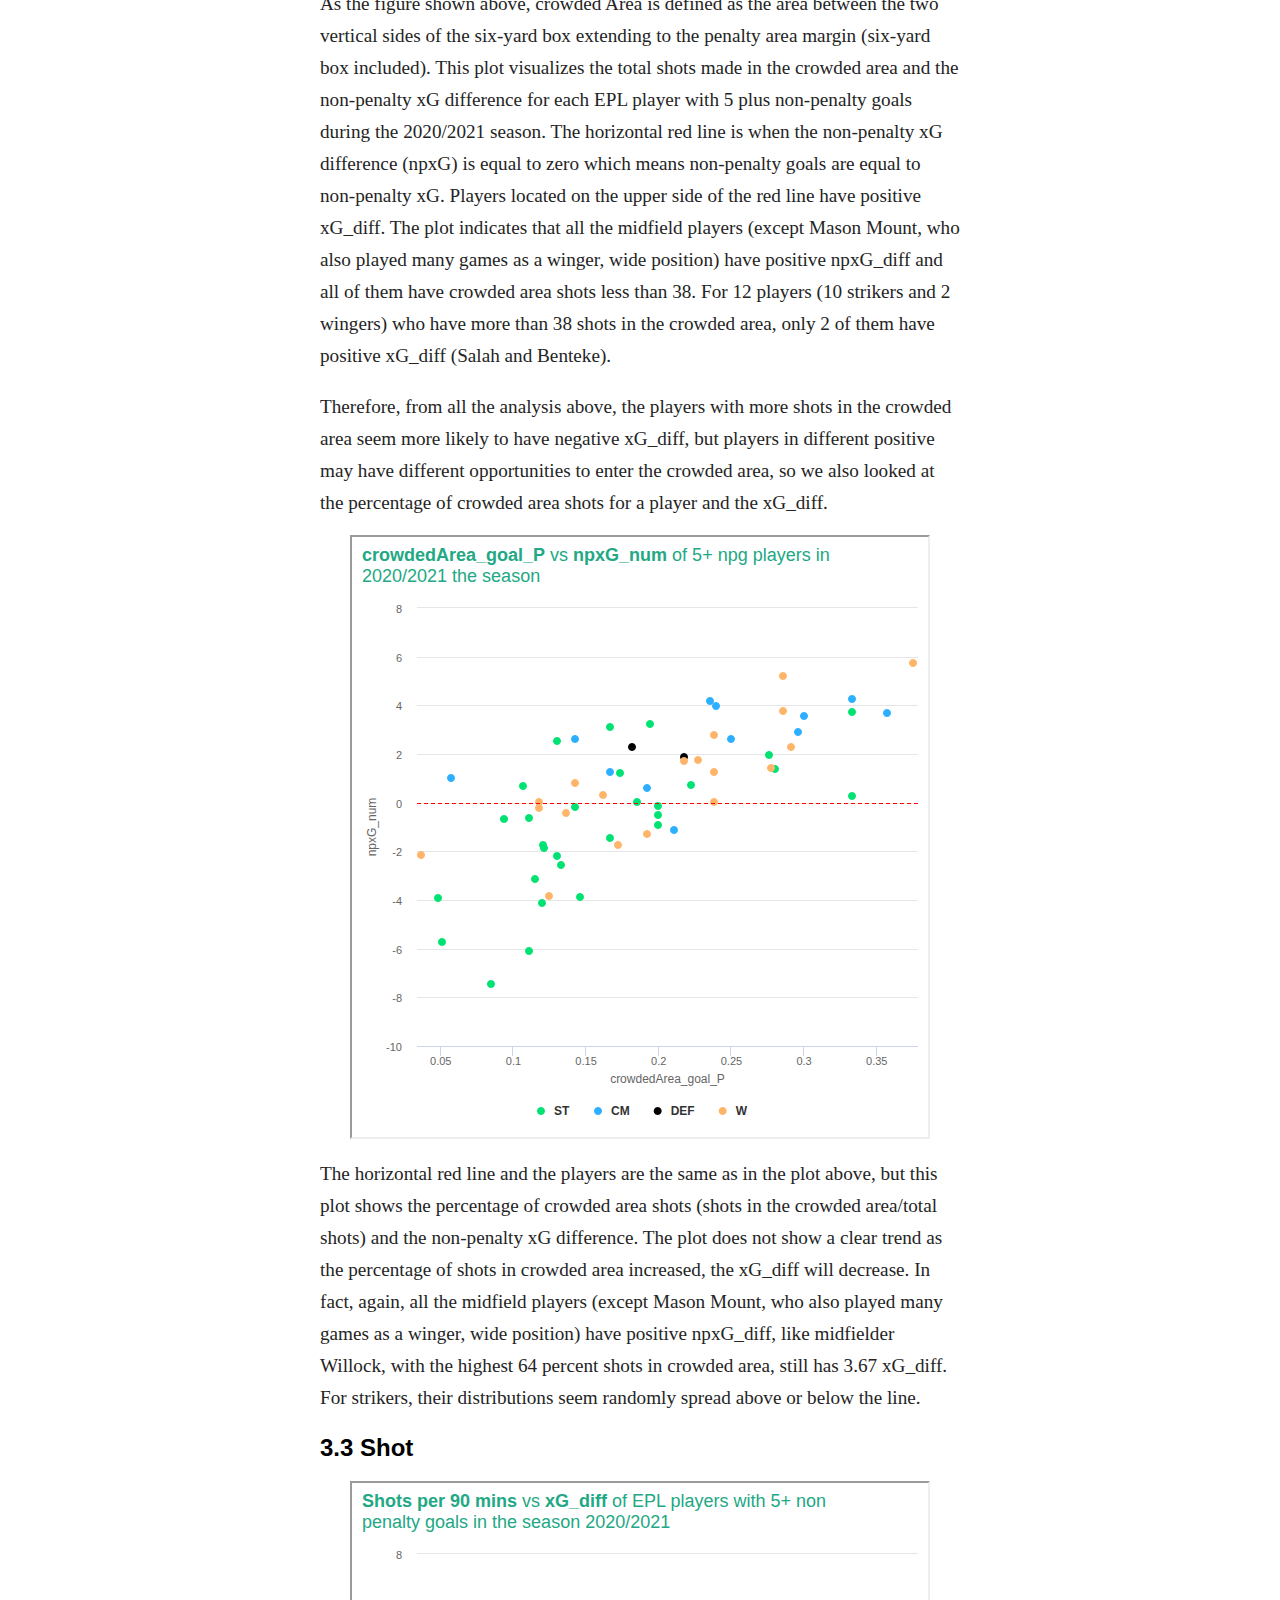
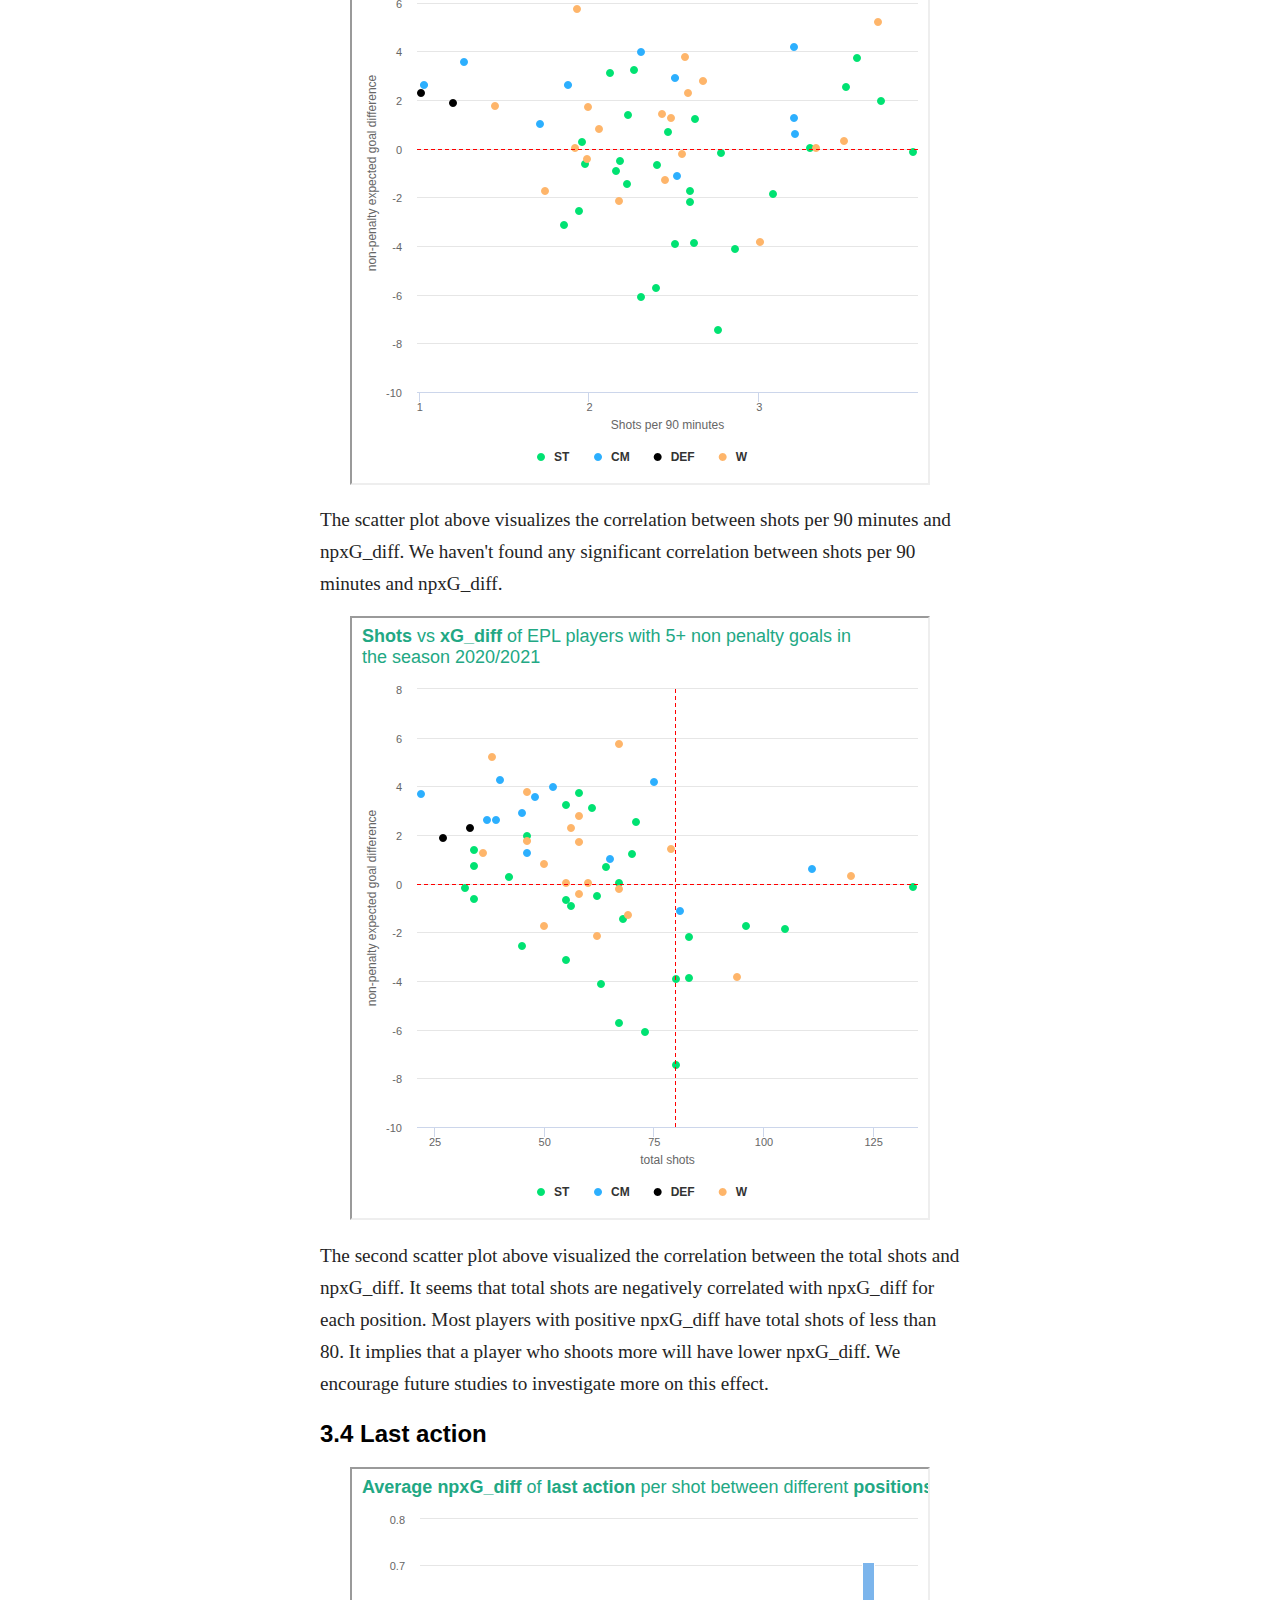
==== commit d8d8588f: "change h2 style, change change article margin, and fix some typo in the content" ====
--- a/index.html
+++ b/index.html
@@ -1,827 +1,693 @@
 <!DOCTYPE html>
 <html lang="en">
-    <head>
-        <meta charset="UTF-8" />
-        <meta name="viewport" content="width=device-width, initial-scale=1.0" />
-        <title>Article</title>
-        <link rel="stylesheet" href="css/style.css" />
-    </head>
-    <body>
-        <header class="header">
-            <div class="header__icon">
-                <img src="css/images/football.png" alt="Main Icon" />
-            </div>
-            <div class="header__search">
-                <div class="search-container">
-                    <img
-                        src="css/images/search-icon.png"
-                        alt="Search Icon"
-                        class="search-icon"
-                    />
-                    <input type="text" placeholder="Search..." />
-                </div>
-            </div>
-        </header>
-
-        <main>
-            <div class="article-header">
-                <h1
-                    id="xg-analysis-on-epl-2020-players-with-interactive-plots-do-players-with-higher-xg-difference-mean-they-are-better-shooters"
-                >
-                    XG Analysis on EPL 2020 players with interactive plots 
-                </h1>
-                <h2 
-                    id="sub-header" class="" data-selectable-paragraph=""
-                >
-                    Do players with higher xG difference mean they are &quot;better&quot; shooters?
-                </h2>
+
+<head>
+    <meta charset="UTF-8" />
+    <meta name="viewport" content="width=device-width, initial-scale=1.0" />
+    <title>Article</title>
+    <link rel="stylesheet" href="css/style.css" />
+</head>
+
+<body>
+    <header class="header">
+        <div class="header__icon">
+            <img src="css/images/football.png" alt="Main Icon" />
+        </div>
+        <div class="header__search">
+            <div class="search-container">
+                <img src="css/images/search-icon.png" alt="Search Icon" class="search-icon" />
+                <input type="text" placeholder="Search..." />
+            </div>
+        </div>
+    </header>
+
+    <main>
+        <div class="article-header">
+            <h1
+                id="xg-analysis-on-epl-2020-players-with-interactive-plots-do-players-with-higher-xg-difference-mean-they-are-better-shooters">
+                XG Analysis on EPL 2020 players with interactive plots
+            </h1>
+            <h2 id="sub-header" class="" data-selectable-paragraph="">
+                Do players with higher xG difference mean they are &quot;better&quot; shooters?
+            </h2>
+            <hr class="default"> <!-- add a divider by Zhening 11/07/2023-->
+            <p>
+                <strong>Authors:</strong> Zhanmo Ni, Pu Xiao, Zhening Zhang
+            </p>
+            <p>
+                <a href="#about"><strong>Learn More About Us</strong></a>
+            </p>
+            <hr class="default"> <!-- add a divider by Zhening 11/07/2023-->
+            <div class="article-image">
+                <img src="css/images/soccar.jpg" alt="Soccar Picture Displayed" />
+            </div>
+
+            <hr />
+            <p><strong>Table of Content:</strong></p>
+            <ul>
+                <li><a href="#intro">Introduction</a></li>
+                <li><a href="#sample">Study sample</a></li>
+                <li><a href="#s1">STEP 1: feature selection</a></li>
+                <li>
+                    <a href="#s2">STEP 2: how does Position influence xG_diff</a>
+                </li>
+                <li>
+                    <a href="#s3">STEP 3: study of features other than Position</a>
+                </li>
+                <li><a href="#dis">Discussion</a></li>
+                <li><a href="#con">Conclusion</a></li>
+            </ul>
+            <hr />
+        </div>
+        <div class="article">
+            <p><a id="intro"></a></p>
+            <h2 id="introduction">Introduction</h2>
+            <p>
+                In recent years, expected goals (xG) has become a common
+                feature for media and mainstream broadcasters in the soccer
+                industry. Introduced by Opta&#39;s Sam Green in 2012, xG has
+                been created to estimate the quality of every scoring chance
+                in a game. Although xG was initially used to measure the
+                quality of every shot&#39;s chance, it soon evolved into a
+                soccer analysis tool to measure players&#39; performance,
+                especially for attackers. In this report, a new measurement,
+                Expected Goals Difference (xG_diff), is defined as the
+                difference between the player&#39;s goals and xG to evaluate
+                an attacking player’s skill. A positive xG_diff indicates
+                the player scores more goals than the xG model expects;
+                While a negative xG_diff indicates the player scores fewer
+                goals than the xG model expects. <br />
+            </p>
+            <p>
+                For example, the vlogger Tifo IRL analyzed the player’s
+                ability based on a non-penalty goal vs. non-penalty xG
+                scatter plot (<a href="https://www.youtube.com/watch?v=lWQf87FMEqo">Link to video</a>). It makes
+                intuitive sense that a positive correlation
+                exists between xG and a player’s shooting ability for most
+                readers. Scientifically, however, it is untested. <br />
+            </p>
+
+            <iframe src="charts/intro1.html" width="800" height="600"></iframe>
+            <iframe src="charts/intro1.html" width="800" height="600"></iframe>
+
+            <p>
+                The two plots displayed above depict the relationship
+                between xG_diff and two features: shooting and Whoscored
+                rating. Neither of the plots demonstrates a notable trend
+                suggesting a correlation between xG_diff and either shooting
+                or Whoscored rating. It raised doubts regarding the
+                reliability and accuracy of xG_diff as a metric to evaluate
+                a player’s shooting ability or overall performance. Hence,
+                the report aims to conduct a thorough investigation on
+                xG_diff and address the question <strong>“Does a higher xG_diff
+                    indicate a better player?”</strong>
+            </p>
+            <p><a id="sample"></a></p>
+            <h2 id="study-sample">Study sample</h2>
+            <p>
+                For our analysis, we selected a sample consisting of English
+                Premier League (EPL) players who scored a minimum of five
+                non-penalty goals in the 2020-2021 season. The total number
+                of players included in the sample is 62. To gather data on
+                player performance and expected goals (xG), we extracted
+                relevant information from a reliable source, Understat (<a
+                    href="https://www.kaggle.com/datasets/invokerz/epl-xg-data-from-douglasbc">Link to datasets</a>).
+                Additionally, for skills-related data, we utilized the
+                statistics available in the widely recognized soccer video
+                game FIFA 20, obtained during the baseline period when the
+                game was initially released (<a
+                    href="https://www.kaggle.com/datasets/stefanoleone992/fifa-22-complete-player-dataset">Link to
+                    datasets</a>). Last, we extracted the rating information from
+                <a
+                    href="https://www.whoscored.com/Regions/252/Tournaments/2/Seasons/8228/Stages/18685/Show/England-Premier-League-2020-2021">Whoscored</a>
+                and manually added a single position label (position_short)
+                to each player as a substitute for FIFA 20 positions
+                (position_long) which usually contain more than one position
+                for each player.
+            </p>
+            <p>
+                The following table shows the summary of the top 14
+                variables that we select based on our soccer knowledge.
+            </p>
+
+            <iframe src="charts/table1.html" width="800" height="600"></iframe>
+
+            <p><a id="s1"></a></p>
+            <h2 id="step-1-feature-selection">STEP 1: feature selection</h2>
+            <p>
+                Our first step is to find out the most significant factors
+                that contribute to our outcome of interest, the difference
+                between goals and xG (xG_diff). We employed a best subset
+                regression model approach to analyze the relationship
+                between various predictor variables and the outcome of
+                interest and select the best model based on BIC. The maximum
+                number of variables (nvmax) considered in the model was
+                limited to 10 to ensure parsimony and prevent overfitting.
+                We manually selected predictor variables that are
+                potentially associated with xG_diff, including playing
+                position, long shot skills, finishing skills, physical
+                attributes, weak foot ability, work rate, age, pace, passing
+                ability, dribbling skills, defending capabilities, and skill
+                moves ability. By systematically evaluating all possible
+                combinations of these variables, we aimed to identify the
+                optimal subset of predictors that significantly contribute
+                to explaining the variation in the outcome variable. This
+                methodological approach allows for a comprehensive
+                exploration of the potential impact of each predictor
+                variable while avoiding issues associated with
+                multicollinearity and model complexity.
+            </p>
+            <!-- INSERT summary plot in step 1 -->
+            <div class="displayimages">
+                <img src="charts/s1_best_subset_regression.png" width="400px" height="400px" />
+            </div>
+
+            <p>
+                The results obtained from the best subset regression
+                analysis indicate that the regression model with the three
+                lowest Drop in Bayesian Information Criterion (Drop in BIC)
+                values includes different combinations of variables. Drop in
+                BIC is the difference compared to the intercept-only model.
+                The first model (BIC = -7.48) includes the variables pace
+                and playing position, suggesting that these two factors have
+                a significant influence on the outcome. The second model
+                (BIC = -6.21) incorporates, pace, playing position, and long
+                shots skills, suggesting that long shots skills can explain
+                part of the xG_diff variance after controlling for pace and
+                playing position. Interestingly, the third model (BIC =
+                -5.98) includes only the variable &quot;playing
+                position,&quot; implying that this single factor alone
+                provides valuable insights into the outcome. Details about
+                the model with the lowest BIC are demonstrated below.
+            </p>
+            <!-- INSERT linear regression summary table in step 1 -->
+            <div class="displayimages">
+                <img src="charts/s1_lm_summary.png" width="400px" height="400px" />
+            </div>
+
+            <p>
+                Based on the results shown above, we observed a negative
+                association between pace and xG_diff (p &lt; 0.07).
+                Furthermore, after adjusting for pace, central strikers(ST)
+                exhibit a lower mean xG_diff compared to both
+                midfielders(CM) and wingers(W), with a difference of 3.2 (p
+                &lt; 0.001) and 2.4 (p = 0.003), respectively. These
+                significant differences in xG_diff across different playing
+                positions, along with the low p-values, provide valuable
+                guidance for our subsequent investigation into the factors
+                contributing to these disparities in playing position.
+            </p>
+            <p><a id="s2"></a></p>
+            <h2 id="step-2-how-does-position-influence-xg_diff">
+                STEP 2: how does Position influence xG_diff
+            </h2>
+            <p>
+                Our second step is to investigate how position is correlated
+                with npxG_diff. Firstly, we performed a linear regression
+                using position (position_short) as the dependent variable
+                and non-penalty expected goal difference (npxG_diff) as the
+                independent variables. The result is printed below:
+            </p>
+            <!-- INSERT something: something -->
+
+            <p>
+                The result from the linear regression above implies that
+                midfielders(CM), wingers(W), and defenders(DEF) all have
+                higher mean npxG_diff than strikers(ST). npxG_diffs of
+                midfielders are statistically significantly higher than the
+                strikers (p &lt; 0.001), with a substantial difference of
+                3.43. Wingers display a modest but statistically significant
+                difference, with a 1.89 higher npxG_diff than strikers (p =
+                0.013). Defenders (n=2) demonstrated a weaker difference of
+                3.05 more npxG_diff than strikers (p = 0.100). Given that
+                only two defenders were included, we have limited power to
+                detect the difference between defenders and strikers. <br />
+            </p>
+            <p>
+                In addition, we visualize the npxG distributions of
+                strikers, wingers, and midfielders separately with the
+                boxplots below. Defenders are not included due to limited
+                size.
+            </p>
+            <!-- INSERT a plot: s2_p1 -->
+
+            <iframe src="charts/s2_p1.html" width="800" height="600"></iframe>
+
+            <p>
+                The boxplots are consistent with the regression model
+                results that midfielders and wingers have higher mean
+                npxG_diff than strikers. We notice that strikers had a
+                negative(-0.62) median npxG_diff, which indicates that most
+                EPL strikers with 5+ non-penalty goals have a negative
+                npxG_diff. In contrast, midfielders’(2.78) and wingers’
+                (0.81) median npxG_diff are positive, implying that most EPL
+                midfielders and wingers with 5+ non-penalty goals have a
+                positive npxG_diff. To provide a player-level understanding
+                of position’s influence on npxG_diff, we also drew an
+                interactive scatter plot below.
+            </p>
+            <!-- INSERT a plot: s2_p2 -->
+
+            <iframe src="charts/s2_p2.html" width="800" height="600"></iframe>
+
+            <p>
+                This plot shows the total non-penalty goals and the sum of
+                non-penalty xG for each EPL player with 5 plus non-penalty
+                goals during the 2020/2021 season. The red line is when
+                non-penalty goals are equal to non-penalty xG. Players
+                located on the upper side of the red line have positive
+                xG_diff. The plot indicates that most of the strikers have a
+                negative npxG_diff. There are only 7 out of 33 non-strikers
+                have negative npxG_diff. We recommend our readers play
+                around with this interactive plot. You can hide a position
+                by clicking on the position legend at the bottom, and you
+                can view the detail of a player by moving the cursor on the
+                point. <br />
+            </p>
+            <p>
+                Therefore, from all the analysis above, it is clear that
+                there are more strikers than any other position in the
+                negative xG_diff area. Although we didn’t investigate what
+                are the fundamental causes of the phenomena in this study,
+                we suggest the following hypothesis for future study: <br />
+            </p>
+
+            <h3><strong>1. Selection bias</strong></h3>
+            <p>
+                The first reason we thought may cause the gap of npxG_diff
+                between strikers(ST) and non-strikers(CM, W, DEF) players is
+                the selection bias when we filtered to get the 62 players we
+                used. Since we only used the player who scored 5 or more
+                non-penalty goals in the season, which could be a tricky
+                standard for non-strikers because strikers are supposed to
+                have more chance to score goals than midfielders, wingers,
+                and defenders. Likewise, we did not consider defenders at
+                all because they have fewer chances and goals, and this
+                could be the problem if we use the same standard to filter
+                out midfield players. After the filtration, we had 29
+                strikers and 33 non-strikers (need accurate number),
+                corresponding to the total number of strikers and
+                non-strikers who were originally on the list, the 33
+                non-strikers may be located in a higher percentile in the
+                midfielder group than those 29 strikers located in their
+                group in terms of “how good they are”. So, the reason that
+                non-strikers have better performance in our research is just
+                because we selected better non-strikers than strikers.
+            </p>
+            <h3>
+                2. Non-strikers are actually better at scoring than
+                strickers
+            </h3>
+            <p>
+                If npxG_diff has any position correlation with the shooting
+                ability, the result implies that non-strikers are better at
+                scoring than strikers among 20-21 EPL players. Although it
+                sounds counterintuitive, we believe there is worth some
+                investigation into the shooting ability among different
+                positions. Shooting is only one of the many important
+                abilities of strikers. In other words, we believe it is
+                worth some study to prove that “strikers are better at
+                shooting than non-strikers rather than other skills such as
+                positioning, physic, and speed.&quot;
+            </p>
+            <h3>3. Confounder variables (Step 3)</h3>
+            <p>
+                Another hypothesis is that there exist some confounder
+                variables that affect both position and npxG_diff. We
+                analyze some possible confounding variables in the next
+                section. Nevertheless, we still suggest other future studies
+                on other possible confounding variables as position and
+                npxG_diff are both multidimensional and complex features.
+            </p>
+            <p><a id="s3"></a></p>
+            <h2 id="step-3-study-of-features-other-than-position">
+                STEP 3: study of features other than Position
+            </h2>
+            <p>
+                In STEP 3, we investigate four features other than position:
+                pace, shot zone, shot, and last action.
+            </p>
+            <h2 id="31-pace">3.1 Pace</h2>
+            <!-- INSERT a plot: s3_p1 -->
+
+            <iframe src="charts/s3_p1.html" width="800" height="600"></iframe>
+
+            <p>
+                In Step 1, besides playing position, pace stands out to have
+                a a suggestive association (p = 0.06) with npxG_diff, as
+                revealed by the best subset regression model selection. In
+                this figure, we plot the association between the player’s
+                pace and his npxG_diff, stratifying by their playing
+                position. Notably, Non-winger players tend to have a
+                negative association between their paces, and npxG_diffs and
+                strikers seem to have the strongest relationship. Based on
+                these distinct patterns among players in different
+                positions, especially comparing strikers to non-strikers, we
+                conducted a linear model that included the player’s pace and
+                playing position, with their interaction term. Although the
+                interaction term is not statistically significant
+                (coefficient = -0.13, p = 0.231 for comparing strikers to
+                midfielders), we hypothesized that pace has varying effects
+                on npxG_diff depending on the player&#39;s position.
+                Specifically, we proposed that among strikers, the faster
+                pace is negatively associated with npxG_diff, while the
+                effect may be close to null for players in other positions.
+                To further support our hypothesis, we performed a subsequent
+                univariate linear model focusing solely on strikers. The
+                results of this analysis indeed supported the association
+                between pace and npxG_diff among strikers, showing a
+                significant negative effect (coefficient = -0.14, p =
+                0.025). <br />
+            </p>
+            <p>
+                We do not consider the observed associations between pace
+                and npxG_diff to be a causal relationship. We acknowledge
+                the existence of unmeasured confounders that likely play a
+                role in this association we have found. With this in mind,
+                we propose some hypotheses to help explain the observed
+                patterns: 1. Slower players may possess other exceptional
+                skills, such as finishing, passing, or strength, which
+                compensate for their lack of speed. , etc. 2. Faster players
+                might frequently encounter situations where shooting becomes
+                the only viable option, even if it presents disadvantages,
+                such as facing a higher number of defenders or having fewer
+                teammates supporting the play. This could explain why their
+                pace is negatively associated with npxG_diff.
+            </p>
+            <h2 id="32-shot-zone">3.2 Shot zone</h2>
+            <!-- INSERT a plot: s3_p2 -->
+            <iframe src="charts/s3_p2.html" width="800" height="600"></iframe>
+
+            <p>
+                Since strikers did not perform well in the xG model and they
+                tend to have more shots taken in the central area of the
+                box, we want to show that more shots in this area may lead
+                to negative xG_diff. <br />
+            </p>
+            <div class="displayimages">
+                <img src="https://imgur.com/2fvmLEN.png" width="400px" height="400px" />
+            </div>
+
+            <p>
+                As the figure shown above, crowded Area is defined as the
+                area between the two vertical sides of the six-yard box
+                extending to the penalty area margin (six-yard box
+                included). This plot visualizes the total shots made in the
+                crowded area and the non-penalty xG difference for each EPL
+                player with 5 plus non-penalty goals during the 2020/2021
+                season. The horizontal red line is when the non-penalty xG
+                difference (npxG) is equal to zero which means non-penalty
+                goals are equal to non-penalty xG. Players located on the
+                upper side of the red line have positive xG_diff. The plot
+                indicates that all the midfield players (except Mason Mount,
+                who also played many games as a winger, wide position) have
+                positive npxG_diff and all of them have crowded area shots
+                less than 38. For 12 players (10 strikers and 2 wingers) who
+                have more than 38 shots in the crowded area, only 2 of them
+                have positive xG_diff (Salah and Benteke). <br />
+            </p>
+            <p>
+                Therefore, from all the analysis above, the players with
+                more shots in the crowded area seem more likely to have
+                negative xG_diff, but players in different positive may have
+                different opportunities to enter the crowded area, so we
+                also looked at the percentage of crowded area shots for a
+                player and the xG_diff.
+            </p>
+            <!-- INSERT a plot: s3_p2_2 -->
+            <iframe src="charts/s3_p2_2.html" width="800" height="600"></iframe>
+
+            <p>
+                The horizontal red line and the players are the same as in
+                the plot above, but this plot shows the percentage of
+                crowded area shots (shots in the crowded area/total shots)
+                and the non-penalty xG difference. The plot does not show a
+                clear trend as the percentage of shots in crowded area
+                increased, the xG_diff will decrease. In fact, again, all
+                the midfield players (except Mason Mount, who also played
+                many games as a winger, wide position) have positive
+                npxG_diff, like midfielder Willock, with the highest 64
+                percent shots in crowded area, still has 3.67 xG_diff. For
+                strikers, their distributions seem randomly spread above or
+                below the line.
+            </p>
+            <h2 id="33-shot">3.3 Shot</h2>
+            <!-- INSERT a plot: s3_p3 -->
+            <iframe src="charts/s3_p3.html" width="800" height="600"></iframe>
+
+            <p>
+                The scatter plot above visualizes the correlation between
+                shots per 90 minutes and npxG_diff. We haven&#39;t found any
+                significant correlation between shots per 90 minutes and
+                npxG_diff.
+            </p>
+            <!-- INSERT a plot: s3_p3_1 -->
+            <iframe src="charts/s3_p3_1.html" width="800" height="600"></iframe>
+            <p>
+                The second scatter plot above visualized the correlation
+                between the total shots and npxG_diff. It seems that total
+                shots are negatively correlated with npxG_diff for each
+                position. Most players with positive npxG_diff have total
+                shots of less than 80. It implies that a player who shoots
+                more will have lower npxG_diff. We encourage future studies
+                to investigate more on this effect.
+            </p>
+            <h2 id="34-last-action">3.4 Last action</h2>
+            <!-- INSERT a plot: s3_p4 -->
+            <iframe src="charts/s3_p4.html" width="800" height="600"></iframe>
+            <p>
+                The above barplot shows the average npxG_diff per shot
+                between the 7 last actions among different positions. The 7
+                last actions are aerial, chipped, cross, pass, take-on,
+                through-ball, and other; The three positions are
+                midfielder(CM), striker(ST), and winger(W). The average
+                npxG_diff is calculated as the expected goals divided by
+                total shots grouped by last action and position. For
+                example, CM with the last action chipped has an average
+                npxG_diff of positive 0.13. It means that, on average, a
+                shot performed by a midfielder from the last action
+                “chipped” gains them 0.13 npxG_diff. From the plot, the most
+                distinguished last action is the through-ball. Midfielder
+                has significantly higher average npxG_diff (0.71) than
+                strikers (-0.09) and wingers (0.09). Midfielders score all 5
+                through balls with an xG of 1.47. On the other hand,
+                strikers only score 14 out of 61 through balls with an xG of
+                19.40. <br />
+            </p>
+            <p>
+                However, given the limited sample size, we cannot conclude
+                that midfielders are better at scoring on through balls
+                (n=5). We will leave this part to future study as the main
+                focus of this report is between position and npxG_diff.
+                Nevertheless, we suspect that midfielders are less willing
+                to take shots on through balls than strikers. Since the last
+                action only takes account of shot-completed behavior,
+                midfielders who are more conservative at scoring may take
+                advantage of the npxG_diff system.
+            </p>
+            <p><a id="dis"></a></p>
+            <h2 id="discussion">Discussion</h2>
+            <p>
+                Our results from Step 2 indicated that a player’s position
+                is one of the most impactful factors contributing to
+                players’ xG_diff: midfield players tend to have higher
+                xG_diff than strikers, which means midfielders score more
+                goals than expected. Thus, we believe xG_diff solo is not an
+                objective metric to evaluate the performance of a player in
+                a single season. <br />
+            </p>
+            <p>
+                There are several limitations of our study. First, our
+                research only included data from the 2020-2021 premier
+                league season. For future studies, we suggest harmonizing
+                data from multiple seasons and leagues to replicate our
+                results and explore novel findings. Second, due to the
+                limitation of sample size (n = 62), we were unable to see
+                the correlation among many other features and effects on the
+                xG model. For example, as aforementioned in Step 3, we
+                believed variables like <em>last action</em>, will to some
+                extent affect the xG model, but we could not conclude with
+                some of the correlations we already saw because of the
+                limited sample size. <br />
+            </p>
+            <p>
+                In addition, given that feature ratings from FIFA are not the
+                best and most accurate measurement of a player’s skills, we
+                perform the same exploratory analyses on FM 2020 (Football
+                Manager 2020 Sports Interactive) player data (<a
+                    href="https://www.kaggle.com/datasets/ktyptorio/football-manager-2020">Link to FM 2020 data</a>).
+                There is no significant association found between FM 2020
+                players’ finishing skill ratings and the npxG_diff. Despite that
+                we replicated what we found in another dataset, both FIFA and FM
+                ratings may not reflect the player’s skill set accurately and
+                a player’s skills are more complicated than numbers from the games.
+            </p>
+            <p>
+                Another potential direction to further explore is: what if
+                the same player plays in a different position? Does it
+                affect its xG value? Those are some interesting questions we
+                suggest to study from what we saw in this report.
+            </p>
+            <p><a id="con"></a></p>
+            <h2 id="conclusion">Conclusion</h2>
+            <p>
+                Through exploratory data analysis and the best Subsets
+                regression in Step 1, we found the two influential features
+                of npxG_diff: pace and position. Then, given the significant
+                coefficient of position, we investigate position’s effect on
+                npxG_diff in Step 2. Players&#39; position is significantly
+                related to performance in the XG model. We found that
+                midfielders have higher XG differences than strikers. Next,
+                we investigated four more features (pace, shot zone, shot,
+                and last action) on their effect on npxG_diff in Step 3.
+                Although we cannot make any robust conclusion due to the
+                limitations listed in the discussion, we suggest some
+                interesting directions for future studies. <br />
+            </p>
+            <p>
+                Back to the question in the introduction “Does a higher
+                xG_diff(npxG_diff) indicate a better player?” According to
+                what we saw in the report, we believe the answer is
+                <strong>NO</strong>. npxG_diff doesn’t show a positive
+                correlation with player performance or shot ability metrics
+                such as Whoscored rating and FIFA shot score. We also
+                believe that the position should be taken considered when
+                evaluating npxG_diff because midfielders have an average
+                higher npxG_diff than strikers. <br />
+            </p>
+            <p>
+                <strong>Note:</strong>
+                <em>all plots in this report are interactive plots created
+                    by plotly and highcharters packages in R. We recommend
+                    our readers play around with every interactive plot. For
+                    example, for most scatter plots, you can hide a group by
+                    clicking on the legend at the bottom, and view the
+                    detail of a player by moving the cursor on the
+                    point.</em>
+            </p>
+
+            <p><strong>Last Edit</strong>: 08/23/2023</p>
+        </div>
+
+        <p><a id="about"></a></p>
+        <div class="author-section">
+            <div class="author">
+                <div class="author-detail">
+                    <h2>Zhanmo Ni</h2>
+                    <p>Bioinformatician @Johns Hopkins University</p>
+                </div>
+                <div class="contact-info">
+                    <p>
+                        <a href="mailto:nizhanmo1996@hotmail.com"><img class="contact-icon"
+                                src="css/images/email-icon.png" alt="Email" /></a>
+                    </p>
+                    <p>
+                        <a href="https://www.linkedin.com/in/zhanmo-ni-9b3924128/" target="_blank"><img
+                                class="contact-icon" src="css/images/linkedin-icon.png" alt="LinkedIn" /></a>
+                    </p>
+                    <p>
+                        <a href="https://github.com/author1" target="_blank"><img class="contact-icon"
+                                src="css/images/github-icon.png" alt="GitHub" /></a>
+                    </p>
+                </div>
+            </div>
+            <div class="author">
+                <div class="author-detail">
+                    <h2>Pu Xiao</h2>
+                    <p>
+                        Data Scientist | MSDS student @Johns Hopkins
+                        University | 梅西的球童
+                    </p>
+                </div>
+                <div class="contact-info">
+                    <p>
+                        <a href="mailto:puxiao10@gmail.com"><img class="contact-icon" src="css/images/email-icon.png"
+                                alt="Email" /></a>
+                    </p>
+                    <p>
+                        <a href="https://www.linkedin.com/in/puxiao10/" target="_blank"><img class="contact-icon"
+                                src="css/images/linkedin-icon.png" alt="LinkedIn" /></a>
+                    </p>
+                    <p>
+                        <a href="https://github.com/puxiao10" target="_blank"><img class="contact-icon"
+                                src="css/images/github-icon.png" alt="GitHub" /></a>
+                    </p>
+                </div>
+            </div>
+            <div class="author">
+                <div class="author-detail">
+                    <h2>Zhening Zhang</h2>
+                    <p>
+                        Data Scientist | MSDS student @Columbia University
+                    </p>
+                </div>
+                <div class="contact-info">
+                    <p>
+                        <a href="mailto:zhangzn0@gmail.com"><img class="contact-icon" src="css/images/email-icon.png"
+                                alt="Email" /></a>
+                    </p>
+                    <p>
+                        <a href="https://www.linkedin.com/in/colin-zhang98/" target="_blank"><img class="contact-icon"
+                                src="css/images/linkedin-icon.png" alt="LinkedIn" /></a>
+                    </p>
+                    <p>
+                        <a href="https://github.com/zz3040-invoker" target="_blank"><img class="contact-icon"
+                                src="css/images/github-icon.png" alt="GitHub" /></a>
+                    </p>
+                </div>
+            </div>
+            <div class="author">
+                <div class="author-detail">
+                    <h2>Feifei Sun</h2>
+                    <p>Web Developer | MSCS @Georgia Tech</p>
+                </div>
+                <div class="contact-info">
+                    <p>
+                        <a href="mailto:feifeisun0503@gmail.com"><img class="contact-icon"
+                                src="css/images/email-icon.png" alt="Email" /></a>
+                    </p>
+                    <p>
+                        <a href="https://www.linkedin.com/in/feifei-sun/" target="_blank"><img class="contact-icon"
+                                src="css/images/linkedin-icon.png" alt="LinkedIn" /></a>
+                    </p>
+                    <p>
+                        <a href="https://github.com/safifis" target="_blank"><img class="contact-icon"
+                                src="css/images/github-icon.png" alt="GitHub" /></a>
+                    </p>
+                </div>
+            </div>
+            <div class="contribution">
                 <p>
-                    <strong>Authors:</strong> Zhanmo Ni, Pu Xiao, Zhening Zhang
+                    <strong>For this article: </strong>All authors share
+                    equal contributions, and the order of listing is
+                    arbitrary. Each author actively participated in various
+                    aspects of the project including brainstorming, project
+                    design, coding, and writing. Below are the primary
+                    responsibilities of each individual: Zhening proposed
+                    the idea (hence Zhening is the owner of this Kaggle
+                    notebook), organized the meeting, and wrote R codes for
+                    interactive plots in Introduction and Step 2. Pu carried
+                    out the best subset regression in Step 1, designed some
+                    interactive plots in Step 3, and wrote the Discussion
+                    and Conclusion. Zhanmo constructed our dataset by
+                    filtering the FIFA dataset, studied pace vs npxG_diff in
+                    Step 3, and contributed all the writing parts of this
+                    report.
                 </p>
-                <p>
-                    <a href="#about"><strong>Learn More About Us</strong></a>
-                </p>
-                <div class="article-image">
-                    <img
-                        src="css/images/soccar.jpg"
-                        alt="Soccar Picture Displayed"
-                    />
-                </div>
-
-                <hr />
-                <p><strong>Table of Content:</strong></p>
+            </div>
+        </div>
+    </main>
+
+    <footer class="footer">
+        <hr />
+        <div class="footer__content">
+            <div class="footer__links">
                 <ul>
-                    <li><a href="#intro">Introduction</a></li>
-                    <li><a href="#sample">Study sample</a></li>
-                    <li><a href="#s1">STEP 1: feature selection</a></li>
-                    <li>
-                        <a href="#s2"
-                            >STEP 2: how does Position influence xG_diff</a
-                        >
-                    </li>
-                    <li>
-                        <a href="#s3"
-                            >STEP 3: study of features other than Position</a
-                        >
-                    </li>
-                    <li><a href="#dis">Discussion</a></li>
-                    <li><a href="#con">Conclusion</a></li>
+                    <li><a href="#">Back to Top</a></li>
                 </ul>
-                <hr />
-            </div>
-            <div class="article">
-                <p><a id="intro"></a></p>
-                <h2 id="introduction">Introduction</h2>
-                <p>
-                    In recent years, expected goals (xG) has become a common
-                    feature for media and mainstream broadcasters in the soccer
-                    industry. Introduced by Opta&#39;s Sam Green in 2012, xG has
-                    been created to estimate the quality of every scoring chance
-                    in a game. Although xG was initially used to measure the
-                    quality of every shot&#39;s chance, it soon evolved into a
-                    soccer analysis tool to measure players&#39; performance,
-                    especially for attackers. In this report, a new measurement,
-                    Expected Goals Difference (xG_diff), is defined as the
-                    difference between the player&#39;s goals and xG to evaluate
-                    an attacking player’s skill. A positive xG_diff indicates
-                    the player scores more goals than the xG model expects;
-                    While a negative xG_diff indicates the player scores fewer
-                    goals than the xG model expects. <br />
-                </p>
-                <p>
-                    For example, the vlogger Tifo IRL analyzed the player’s
-                    ability based on a non-penalty goal vs. non-penalty xG
-                    scatter plot (<a
-                        href="https://www.youtube.com/watch?v=lWQf87FMEqo"
-                        >Link to video</a
-                    >). It makes intuitive sense that a positive correlation
-                    exists between xG and a player’s shooting ability for most
-                    readers. Scientifically, however, it is untested. <br />
-                </p>
-
-                <iframe
-                    src="charts/intro1.html"
-                    width="800"
-                    height="600"
-                ></iframe>
-                <iframe
-                    src="charts/intro1.html"
-                    width="800"
-                    height="600"
-                ></iframe>
-
-                <p>
-                    The two plots displayed above depict the relationship
-                    between xG_diff and two features: shooting and Whoscored
-                    rating. Neither of the plots demonstrates a notable trend
-                    suggesting a correlation between xG_diff and either shooting
-                    or Whoscored rating. It raised doubts regarding the
-                    reliability and accuracy of xG_diff as a metric to evaluate
-                    a player’s shooting ability or overall performance. Hence,
-                    the report aims to conduct a thorough investigation on
-                    xG_diff and address the question “**Does a higher xG_diff
-                    indicate a better player?**”
-                </p>
-                <p><a id="sample"></a></p>
-                <h2 id="study-sample">Study sample</h2>
-                <p>
-                    For our analysis, we selected a sample consisting of English
-                    Premier League (EPL) players who scored a minimum of five
-                    non-penalty goals in the 2020-2021 season. The total number
-                    of players included in the sample is 62. To gather data on
-                    player performance and expected goals (xG), we extracted
-                    relevant information from a reliable source, Understat (<a
-                        href="https://www.kaggle.com/datasets/invokerz/epl-xg-data-from-douglasbc"
-                        >Link to datasets</a
-                    >). Additionally, for skills-related data, we utilized the
-                    statistics available in the widely recognized soccer video
-                    game FIFA 20, obtained during the baseline period when the
-                    game was initially released (<a
-                        href="https://www.kaggle.com/datasets/stefanoleone992/fifa-22-complete-player-dataset"
-                        >Link to datasets</a
-                    >). Last, we extracted the rating information from
-                    <a
-                        href="https://www.whoscored.com/Regions/252/Tournaments/2/Seasons/8228/Stages/18685/Show/England-Premier-League-2020-2021"
-                        >Whoscored</a
-                    >
-                    and manually added a single position label (position_short)
-                    to each player as a substitute for FIFA 20 positions
-                    (position_long) which usually contain more than one position
-                    for each player.
-                </p>
-                <p>
-                    The following table shows the summary of the top 14
-                    variables that we select based on our soccer knowledge.
-                </p>
-
-                <iframe
-                    src="charts/table1.html"
-                    width="800"
-                    height="600"
-                ></iframe>
-
-                <p><a id="s1"></a></p>
-                <h2 id="step-1-feature-selection">STEP 1: feature selection</h2>
-                <p>
-                    Our first step is to find out the most significant factors
-                    that contribute to our outcome of interest, the difference
-                    between goals and xG (xG_diff). We employed a best subset
-                    regression model approach to analyze the relationship
-                    between various predictor variables and the outcome of
-                    interest and select the best model based on BIC. The maximum
-                    number of variables (nvmax) considered in the model was
-                    limited to 10 to ensure parsimony and prevent overfitting.
-                    We manually selected predictor variables that are
-                    potentially associated with xG_diff, including playing
-                    position, long shot skills, finishing skills, physical
-                    attributes, weak foot ability, work rate, age, pace, passing
-                    ability, dribbling skills, defending capabilities, and skill
-                    moves ability. By systematically evaluating all possible
-                    combinations of these variables, we aimed to identify the
-                    optimal subset of predictors that significantly contribute
-                    to explaining the variation in the outcome variable. This
-                    methodological approach allows for a comprehensive
-                    exploration of the potential impact of each predictor
-                    variable while avoiding issues associated with
-                    multicollinearity and model complexity.
-                </p>
-                <!-- INSERT summary plot in step 1 -->
-                <div class="displayimages">
-                    <img
-                        src="charts/s1_best_subset_regression.png"
-                        width="400px"
-                        height="400px"
-                    />
-                </div>
-
-                <p>
-                    The results obtained from the best subset regression
-                    analysis indicate that the regression model with the three
-                    lowest Drop in Bayesian Information Criterion (Drop in BIC)
-                    values includes different combinations of variables. Drop in
-                    BIC is the difference compared to the intercept-only model.
-                    The first model (BIC = -7.48) includes the variables pace
-                    and playing position, suggesting that these two factors have
-                    a significant influence on the outcome. The second model
-                    (BIC = -6.21) incorporates, pace, playing position, and long
-                    shots skills, suggesting that long shots skills can explain
-                    part of the xG_diff variance after controlling for pace and
-                    playing position. Interestingly, the third model (BIC =
-                    -5.98) includes only the variable &quot;playing
-                    position,&quot; implying that this single factor alone
-                    provides valuable insights into the outcome. Details about
-                    the model with the lowest BIC are demonstrated below.
-                </p>
-                <!-- INSERT linear regression summary table in step 1 -->
-                <div class="displayimages">
-                    <img
-                        src="charts/s1_lm_summary.png"
-                        width="400px"
-                        height="400px"
-                    />
-                </div>
-
-                <p>
-                    Based on the results shown above, we observed a negative
-                    association between pace and xG_diff (p &lt; 0.07).
-                    Furthermore, after adjusting for pace, central strikers(ST)
-                    exhibit a lower mean xG_diff compared to both
-                    midfielders(CM) and wingers(W), with a difference of 3.2 (p
-                    &lt; 0.001) and 2.4 (p = 0.003), respectively. These
-                    significant differences in xG_diff across different playing
-                    positions, along with the low p-values, provide valuable
-                    guidance for our subsequent investigation into the factors
-                    contributing to these disparities in playing position.
-                </p>
-                <p><a id="s2"></a></p>
-                <h2 id="step-2-how-does-position-influence-xg_diff">
-                    STEP 2: how does Position influence xG_diff
-                </h2>
-                <p>
-                    Our second step is to investigate how position is correlated
-                    with npxG_diff. Firstly, we performed a linear regression
-                    using position (position_short) as the dependent variable
-                    and non-penalty expected goal difference (npxG_diff) as the
-                    independent variables. The result is printed below:
-                </p>
-                <!-- INSERT something: something -->
-
-                <p>
-                    The result from the linear regression above implies that
-                    midfielders(CM), wingers(W), and defenders(DEF) all have
-                    higher mean npxG_diff than strikers(ST). npxG_diffs of
-                    midfielders are statistically significantly higher than the
-                    strikers (p &lt; 0.001), with a substantial difference of
-                    3.43. Wingers display a modest but statistically significant
-                    difference, with a 1.89 higher npxG_diff than strikers (p =
-                    0.013). Defenders (n=2) demonstrated a weaker difference of
-                    3.05 more npxG_diff than strikers (p = 0.100). Given that
-                    only two defenders were included, we have limited power to
-                    detect the difference between defenders and strikers. <br />
-                </p>
-                <p>
-                    In addition, we visualize the npxG distributions of
-                    strikers, wingers, and midfielders separately with the
-                    boxplots below. Defenders are not included due to limited
-                    size.
-                </p>
-                <!-- INSERT a plot: s2_p1 -->
-
-                <iframe
-                    src="charts/s2_p1.html"
-                    width="800"
-                    height="600"
-                ></iframe>
-
-                <p>
-                    The boxplots are consistent with the regression model
-                    results that midfielders and wingers have higher mean
-                    npxG_diff than strikers. We notice that strikers had a
-                    negative(-0.62) median npxG_diff, which indicates that most
-                    EPL strikers with 5+ non-penalty goals have a negative
-                    npxG_diff. In contrast, midfielders’(2.78) and wingers’
-                    (0.81) median npxG_diff are positive, implying that most EPL
-                    midfielders and wingers with 5+ non-penalty goals have a
-                    positive npxG_diff. To provide a player-level understanding
-                    of position’s influence on npxG_diff, we also drew an
-                    interactive scatter plot below.
-                </p>
-                <!-- INSERT a plot: s2_p2 -->
-
-                <iframe
-                    src="charts/s2_p2.html"
-                    width="800"
-                    height="600"
-                ></iframe>
-
-                <p>
-                    This plot shows the total non-penalty goals and the sum of
-                    non-penalty xG for each EPL player with 5 plus non-penalty
-                    goals during the 2020/2021 season. The red line is when
-                    non-penalty goals are equal to non-penalty xG. Players
-                    located on the upper side of the red line have positive
-                    xG_diff. The plot indicates that most of the strikers have a
-                    negative npxG_diff. There are only 7 out of 33 non-strikers
-                    have negative npxG_diff. We recommend our readers play
-                    around with this interactive plot. You can hide a position
-                    by clicking on the position legend at the bottom, and you
-                    can view the detail of a player by moving the cursor on the
-                    point. <br />
-                </p>
-                <p>
-                    Therefore, from all the analysis above, it is clear that
-                    there are more strikers than any other position in the
-                    negative xG_diff area. Although we didn’t investigate what
-                    are the fundamental causes of the phenomena in this study,
-                    we suggest the following hypothesis for future study: <br />
-                </p>
-
-                <h3><strong>1. Selection bias</strong></h3>
-                <p>
-                    The first reason we thought may cause the gap of npxG_diff
-                    between strikers(ST) and non-strikers(CM, W, DEF) players is
-                    the selection bias when we filtered to get the 62 players we
-                    used. Since we only used the player who scored 5 or more
-                    non-penalty goals in the season, which could be a tricky
-                    standard for non-strikers because strikers are supposed to
-                    have more chance to score goals than midfielders, wingers,
-                    and defenders. Likewise, we did not consider defenders at
-                    all because they have fewer chances and goals, and this
-                    could be the problem if we use the same standard to filter
-                    out midfield players. After the filtration, we had 29
-                    strikers and 33 non-strikers (need accurate number),
-                    corresponding to the total number of strikers and
-                    non-strikers who were originally on the list, the 33
-                    non-strikers may be located in a higher percentile in the
-                    midfielder group than those 29 strikers located in their
-                    group in terms of “how good they are”. So, the reason that
-                    non-strikers have better performance in our research is just
-                    because we selected better non-strikers than strikers.
-                </p>
-                <h3>
-                    2. Non-strikers are actually better at scoring than
-                    strickers
-                </h3>
-                <p>
-                    If npxG_diff has any position correlation with the shooting
-                    ability, the result implies that non-strikers are better at
-                    scoring than strikers among 20-21 EPL players. Although it
-                    sounds counterintuitive, we believe there is worth some
-                    investigation into the shooting ability among different
-                    positions. Shooting is only one of the many important
-                    abilities of strikers. In other words, we believe it is
-                    worth some study to prove that “strikers are better at
-                    shooting than non-strikers rather than other skills such as
-                    positioning, physic, and speed.&quot;
-                </p>
-                <h3>3. Confounder variables (Step 3)</h3>
-                <p>
-                    Another hypothesis is that there exist some confounder
-                    variables that affect both position and npxG_diff. We
-                    analyze some possible confounding variables in the next
-                    section. Nevertheless, we still suggest other future studies
-                    on other possible confounding variables as position and
-                    npxG_diff are both multidimensional and complex features.
-                </p>
-                <p><a id="s3"></a></p>
-                <h2 id="step-3-study-of-features-other-than-position">
-                    STEP 3: study of features other than Position
-                </h2>
-                <p>
-                    In STEP 3, we investigate four features other than position:
-                    pace, shot zone, shot, and last action.
-                </p>
-                <h2 id="31-pace">3.1 Pace</h2>
-                <!-- INSERT a plot: s3_p1 -->
-
-                <iframe
-                    src="charts/s3_p1.html"
-                    width="800"
-                    height="600"
-                ></iframe>
-
-                <p>
-                    In Step 1, besides playing position, pace stands out to have
-                    a a suggestive association (p = 0.06) with npxG_diff, as
-                    revealed by the best subset regression model selection. In
-                    this figure, we plot the association between the player’s
-                    pace and his npxG_diff, stratifying by their playing
-                    position. Notably, Non-winger players tend to have a
-                    negative association between their paces, and npxG_diffs and
-                    strikers seem to have the strongest relationship. Based on
-                    these distinct patterns among players in different
-                    positions, especially comparing strikers to non-strikers, we
-                    conducted a linear model that included the player’s pace and
-                    playing position, with their interaction term. Although the
-                    interaction term is not statistically significant
-                    (coefficient = -0.13, p = 0.231 for comparing strikers to
-                    midfielders), we hypothesized that pace has varying effects
-                    on npxG_diff depending on the player&#39;s position.
-                    Specifically, we proposed that among strikers, the faster
-                    pace is negatively associated with npxG_diff, while the
-                    effect may be close to null for players in other positions.
-                    To further support our hypothesis, we performed a subsequent
-                    univariate linear model focusing solely on strikers. The
-                    results of this analysis indeed supported the association
-                    between pace and npxG_diff among strikers, showing a
-                    significant negative effect (coefficient = -0.14, p =
-                    0.025). <br />
-                </p>
-                <p>
-                    We do not consider the observed associations between pace
-                    and npxG_diff to be a causal relationship. We acknowledge
-                    the existence of unmeasured confounders that likely play a
-                    role in this association we have found. With this in mind,
-                    we propose some hypotheses to help explain the observed
-                    patterns: 1. Slower players may possess other exceptional
-                    skills, such as finishing, passing, or strength, which
-                    compensate for their lack of speed. , etc. 2. Faster players
-                    might frequently encounter situations where shooting becomes
-                    the only viable option, even if it presents disadvantages,
-                    such as facing a higher number of defenders or having fewer
-                    teammates supporting the play. This could explain why their
-                    pace is negatively associated with npxG_diff.
-                </p>
-                <h2 id="32-shot-zone">3.2 Shot zone</h2>
-                <!-- INSERT a plot: s3_p2 -->
-                <iframe
-                    src="charts/s3_p2.html"
-                    width="800"
-                    height="600"
-                ></iframe>
-
-                <p>
-                    Since strikers did not perform well in the xG model and they
-                    tend to have more shots taken in the central area of the
-                    box, we want to show that more shots in this area may lead
-                    to negative xG_diff. <br />
-                </p>
-                <div class="displayimages">
-                    <img
-                        src="https://imgur.com/2fvmLEN.png"
-                        width="400px"
-                        height="400px"
-                    />
-                </div>
-
-                <p>
-                    As the figure shown above, crowded Area is defined as the
-                    area between the two vertical sides of the six-yard box
-                    extending to the penalty area margin (six-yard box
-                    included). This plot visualizes the total shots made in the
-                    crowded area and the non-penalty xG difference for each EPL
-                    player with 5 plus non-penalty goals during the 2020/2021
-                    season. The horizontal red line is when the non-penalty xG
-                    difference (npxG) is equal to zero which means non-penalty
-                    goals are equal to non-penalty xG. Players located on the
-                    upper side of the red line have positive xG_diff. The plot
-                    indicates that all the midfield players (except Mason Mount,
-                    who also played many games as a winger, wide position) have
-                    positive npxG_diff and all of them have crowded area shots
-                    less than 38. For 12 players (10 strikers and 2 wingers) who
-                    have more than 38 shots in the crowded area, only 2 of them
-                    have positive xG_diff (Salah and Benteke). <br />
-                </p>
-                <p>
-                    Therefore, from all the analysis above, the players with
-                    more shots in the crowded area seem more likely to have
-                    negative xG_diff, but players in different positive may have
-                    different opportunities to enter the crowded area, so we
-                    also looked at the percentage of crowded area shots for a
-                    player and the xG_diff.
-                </p>
-                <!-- INSERT a plot: s3_p2_2 -->
-                <iframe
-                    src="charts/s3_p2_2.html"
-                    width="800"
-                    height="600"
-                ></iframe>
-
-                <p>
-                    The horizontal red line and the players are the same as in
-                    the plot above, but this plot shows the percentage of
-                    crowded area shots (shots in the crowded area/total shots)
-                    and the non-penalty xG difference. The plot does not show a
-                    clear trend as the percentage of shots in crowded area
-                    increased, the xG_diff will decrease. In fact, again, all
-                    the midfield players (except Mason Mount, who also played
-                    many games as a winger, wide position) have positive
-                    npxG_diff, like midfielder Willock, with the highest 64
-                    percent shots in crowded area, still has 3.67 xG_diff. For
-                    strikers, their distributions seem randomly spread above or
-                    below the line.
-                </p>
-                <h2 id="33-shot">3.3 Shot</h2>
-                <!-- INSERT a plot: s3_p3 -->
-                <iframe
-                    src="charts/s3_p3.html"
-                    width="800"
-                    height="600"
-                ></iframe>
-
-                <p>
-                    The scatter plot above visualizes the correlation between
-                    shots per 90 minutes and npxG_diff. We haven&#39;t found any
-                    significant correlation between shots per 90 minutes and
-                    npxG_diff.
-                </p>
-                <!-- INSERT a plot: s3_p3_1 -->
-                <iframe
-                    src="charts/s3_p3_1.html"
-                    width="800"
-                    height="600"
-                ></iframe>
-                <p>
-                    The second scatter plot above visualized the correlation
-                    between the total shots and npxG_diff. It seems that total
-                    shots are negatively correlated with npxG_diff for each
-                    position. Most players with positive npxG_diff have total
-                    shots of less than 80. It implies that a player who shoots
-                    more will have lower npxG_diff. We encourage future studies
-                    to investigate more on this effect.
-                </p>
-                <h2 id="34-last-action">3.4 Last action</h2>
-                <!-- INSERT a plot: s3_p4 -->
-                <iframe
-                    src="charts/s3_p4.html"
-                    width="800"
-                    height="600"
-                ></iframe>
-                <p>
-                    The above barplot shows the average npxG_diff per shot
-                    between the 7 last actions among different positions. The 7
-                    last actions are aerial, chipped, cross, pass, take-on,
-                    through-ball, and other; The three positions are
-                    midfielder(CM), striker(ST), and winger(W). The average
-                    npxG_diff is calculated as the expected goals divided by
-                    total shots grouped by last action and position. For
-                    example, CM with the last action chipped has an average
-                    npxG_diff of positive 0.13. It means that, on average, a
-                    shot performed by a midfielder from the last action
-                    “chipped” gains them 0.13 npxG_diff. From the plot, the most
-                    distinguished last action is the through-ball. Midfielder
-                    has significantly higher average npxG_diff (0.71) than
-                    strikers (-0.09) and wingers (0.09). Midfielders score all 5
-                    through balls with an xG of 1.47. On the other hand,
-                    strikers only score 14 out of 61 through balls with an xG of
-                    19.40. <br />
-                </p>
-                <p>
-                    However, given the limited sample size, we cannot conclude
-                    that midfielders are better at scoring on through balls
-                    (n=5). We will leave this part to future study as the main
-                    focus of this report is between position and npxG_diff.
-                    Nevertheless, we suspect that midfielders are less willing
-                    to take shots on through balls than strikers. Since the last
-                    action only takes account of shot-completed behavior,
-                    midfielders who are more conservative at scoring may take
-                    advantage of the npxG_diff system.
-                </p>
-                <p><a id="dis"></a></p>
-                <h2 id="discussion">Discussion</h2>
-                <p>
-                    Our results from Step 2 indicated that a player’s position
-                    is one of the most impactful factors contributing to
-                    players’ xG_diff: midfield players tend to have higher
-                    xG_diff than strikers, which means midfielders score more
-                    goals than expected. Thus, we believe xG_diff solo is not an
-                    objective metric to evaluate the performance of a player in
-                    a single season. <br />
-                </p>
-                <p>
-                    There are several limitations of our study. First, our
-                    research only included data from the 2020-2021 premier
-                    league season. For future studies, we suggest harmonizing
-                    data from multiple seasons and leagues to replicate our
-                    results and explore novel findings. Second, due to the
-                    limitation of sample size (n = 62), we were unable to see
-                    the correlation among many other features and effects on the
-                    xG model. For example, as aforementioned in Step 3, we
-                    believed variables like <em>last action</em>, will to some
-                    extent affect the xG model, but we could not conclude with
-                    some of the correlations we already saw because of the
-                    limited sample size. <br />
-                </p>
-                <p>
-                    In addition, given that feature ratings from FIFA are not the 
-                    best and most accurate measurement of a player’s skills, we 
-                    perform the same exploratory analyses on FM 2020 (Football 
-                    Manager 2020 Sports Interactive) player data (<a
-                        href="https://www.kaggle.com/datasets/ktyptorio/football-manager-2020"
-                        >Link to FM 2020 data</a
-                    >). There is no significant association found between FM 2020 
-                    players’ finishing skill ratings and the npxG_diff. Despite that 
-                    we replicated what we found in another dataset, both FIFA and FM 
-                    ratings may not reflect the player’s skill set accurately and 
-                    a player’s skills are more complicated than numbers from the games.
-                </p>
-                <p>
-                    Another potential direction to further explore is: what if
-                    the same player plays in a different position? Does it
-                    affect its xG value? Those are some interesting questions we
-                    suggest to study from what we saw in this report.
-                </p>
-                <p><a id="con"></a></p>
-                <h2 id="conclusion">Conclusion</h2>
-                <p>
-                    Through exploratory data analysis and the best Subsets
-                    regression in Step 1, we found the two influential features
-                    of npxG_diff: pace and position. Then, given the significant
-                    coefficient of position, we investigate position’s effect on
-                    npxG_diff in Step 2. Players&#39; position is significantly
-                    related to performance in the XG model. We found that
-                    midfielders have higher XG differences than strikers. Next,
-                    we investigated four more features (pace, shot zone, shot,
-                    and last action) on their effect on npxG_diff in Step 3.
-                    Although we cannot make any robust conclusion due to the
-                    limitations listed in the discussion, we suggest some
-                    interesting directions for future studies. <br />
-                </p>
-                <p>
-                    Back to the question in the introduction “Does a higher
-                    xG_diff(npxG_diff) indicate a better player?” According to
-                    what we saw in the report, we believe the answer is
-                    <strong>NO</strong>. npxG_diff doesn’t show a positive
-                    correlation with player performance or shot ability metrics
-                    such as Whoscored rating and FIFA shot score. We also
-                    believe that the position should be taken considered when
-                    evaluating npxG_diff because midfielders have an average
-                    higher npxG_diff than strikers. <br />
-                </p>
-                <p>
-                    <strong>Note:</strong>
-                    <em
-                        >all plots in this report are interactive plots created
-                        by plotly and highcharters packages in R. We recommend
-                        our readers play around with every interactive plot. For
-                        example, for most scatter plots, you can hide a group by
-                        clicking on the legend at the bottom, and view the
-                        detail of a player by moving the cursor on the
-                        point.</em
-                    >
-                </p>
-
-                <p><strong>Last Edit</strong>: 08/23/2023</p>
-            </div>
-
-            <p><a id="about"></a></p>
-            <div class="author-section">
-                <div class="author">
-                    <div class="author-detail">
-                        <h2>Zhanmo Ni</h2>
-                        <p>Bioinformatician @Johns Hopkins University</p>
-                    </div>
-                    <div class="contact-info">
-                        <p>
-                            <a href="mailto:nizhanmo1996@hotmail.com"
-                                ><img
-                                    class="contact-icon"
-                                    src="css/images/email-icon.png"
-                                    alt="Email"
-                            /></a>
-                        </p>
-                        <p>
-                            <a
-                                href="https://www.linkedin.com/in/zhanmo-ni-9b3924128/"
-                                target="_blank"
-                                ><img
-                                    class="contact-icon"
-                                    src="css/images/linkedin-icon.png"
-                                    alt="LinkedIn"
-                            /></a>
-                        </p>
-                        <p>
-                            <a href="https://github.com/author1" target="_blank"
-                                ><img
-                                    class="contact-icon"
-                                    src="css/images/github-icon.png"
-                                    alt="GitHub"
-                            /></a>
-                        </p>
-                    </div>
-                </div>
-                <div class="author">
-                    <div class="author-detail">
-                        <h2>Pu Xiao</h2>
-                        <p>
-                            Data Scientist | MSDS student @Johns Hopkins
-                            University | 梅西的球童
-                        </p>
-                    </div>
-                    <div class="contact-info">
-                        <p>
-                            <a href="mailto:puxiao10@gmail.com"
-                                ><img
-                                    class="contact-icon"
-                                    src="css/images/email-icon.png"
-                                    alt="Email"
-                            /></a>
-                        </p>
-                        <p>
-                            <a
-                                href="https://www.linkedin.com/in/puxiao10/"
-                                target="_blank"
-                                ><img
-                                    class="contact-icon"
-                                    src="css/images/linkedin-icon.png"
-                                    alt="LinkedIn"
-                            /></a>
-                        </p>
-                        <p>
-                            <a
-                                href="https://github.com/puxiao10"
-                                target="_blank"
-                                ><img
-                                    class="contact-icon"
-                                    src="css/images/github-icon.png"
-                                    alt="GitHub"
-                            /></a>
-                        </p>
-                    </div>
-                </div>
-                <div class="author">
-                    <div class="author-detail">
-                        <h2>Zhening Zhang</h2>
-                        <p>
-                            Data Scientist | MSDS student @Columbia University
-                        </p>
-                    </div>
-                    <div class="contact-info">
-                        <p>
-                            <a href="mailto:zhangzn0@gmail.com"
-                                ><img
-                                    class="contact-icon"
-                                    src="css/images/email-icon.png"
-                                    alt="Email"
-                            /></a>
-                        </p>
-                        <p>
-                            <a
-                                href="https://www.linkedin.com/in/colin-zhang98/"
-                                target="_blank"
-                                ><img
-                                    class="contact-icon"
-                                    src="css/images/linkedin-icon.png"
-                                    alt="LinkedIn"
-                            /></a>
-                        </p>
-                        <p>
-                            <a
-                                href="https://github.com/zz3040-invoker"
-                                target="_blank"
-                                ><img
-                                    class="contact-icon"
-                                    src="css/images/github-icon.png"
-                                    alt="GitHub"
-                            /></a>
-                        </p>
-                    </div>
-                </div>
-                <div class="author">
-                    <div class="author-detail">
-                        <h2>Feifei Sun</h2>
-                        <p>Web Developer | MSCS @Georgia Tech</p>
-                    </div>
-                    <div class="contact-info">
-                        <p>
-                            <a href="mailto:feifeisun0503@gmail.com"
-                                ><img
-                                    class="contact-icon"
-                                    src="css/images/email-icon.png"
-                                    alt="Email"
-                            /></a>
-                        </p>
-                        <p>
-                            <a
-                                href="https://www.linkedin.com/in/feifei-sun/"
-                                target="_blank"
-                                ><img
-                                    class="contact-icon"
-                                    src="css/images/linkedin-icon.png"
-                                    alt="LinkedIn"
-                            /></a>
-                        </p>
-                        <p>
-                            <a href="https://github.com/safifis" target="_blank"
-                                ><img
-                                    class="contact-icon"
-                                    src="css/images/github-icon.png"
-                                    alt="GitHub"
-                            /></a>
-                        </p>
-                    </div>
-                </div>
-                <div class="contribution">
-                    <p>
-                        <strong>For this article: </strong>All authors share
-                        equal contributions, and the order of listing is
-                        arbitrary. Each author actively participated in various
-                        aspects of the project including brainstorming, project
-                        design, coding, and writing. Below are the primary
-                        responsibilities of each individual: Zhening proposed
-                        the idea (hence Zhening is the owner of this Kaggle
-                        notebook), organized the meeting, and wrote R codes for
-                        interactive plots in Introduction and Step 2. Pu carried
-                        out the best subset regression in Step 1, designed some
-                        interactive plots in Step 3, and wrote the Discussion
-                        and Conclusion. Zhanmo constructed our dataset by
-                        filtering the FIFA dataset, studied pace vs npxG_diff in
-                        Step 3, and contributed all the writing parts of this
-                        report.
-                    </p>
-                </div>
-            </div>
-        </main>
-
-        <footer class="footer">
-            <hr />
-            <div class="footer__content">
-                <div class="footer__links">
-                    <ul>
-                        <li><a href="#">Back to Top</a></li>
-                    </ul>
-                </div>
-            </div>
-        </footer>
-    </body>
-</html>
+            </div>
+        </div>
+    </footer>
+</body>
+
+</html>--- a/css/style.css
+++ b/css/style.css
@@ -37,7 +37,8 @@
 }
 
 .header__search input[type="text"] {
-    padding: 8px 8px 8px 40px; /* Added padding for the icon */
+    padding: 8px 8px 8px 40px;
+    /* Added padding for the icon */
     border: 1px solid #ccc;
     border-radius: 20px;
     outline: none;
@@ -48,6 +49,12 @@
 h1 {
     font-size: 3rem;
     margin-bottom: 1.5rem;
+}
+
+img {
+    display: block;
+    margin-left: auto;
+    margin-right: auto;
 }
 
 .article-header {
@@ -69,14 +76,15 @@
 }
 
 h2 {
-    font-size: 2rem;
+    font-size: 1.5rem;
+    /* change it from 2rem to 1.5 rem = 24 px by Zhening 11/07/2023 */
     margin-bottom: 1.2rem;
 }
 
 #sub-header {
     font-size: 20px;
-    margin-bottom: 1.0rem;
-    color: #6B6B6B;
+    margin-bottom: 1rem;
+    color: #6b6b6b;
     font-family: sohne, "Helvetica Neue", Helvetica, Arial, sans-serif;
     font-style: normal;
     font-weight: normal;
@@ -90,13 +98,16 @@
 .article p {
     font-size: 1.2rem;
     margin-bottom: 1rem;
-    line-height: 1.5;
+    line-height: 32px;
+    /* change it from 1.5 to 32px by Zhening 11/07/2023 */
     font-family: source-serif-pro, Georgia, Cambria, "Times New Roman", Times, serif;
+    color: #242424;
 }
 
 iframe {
     margin-top: 5px;
     margin-bottom: 5px;
+    width: 90%;
     display: block;
     margin-left: auto;
     margin-right: auto;
@@ -112,7 +123,10 @@
     display: block;
     margin-left: auto;
     margin-right: auto;
-    width: 50%;
+    justify-content: center;
+    /* Center horizontally */
+    align-items: center;
+    /* Center vertically */
 }
 
 ul {
@@ -129,15 +143,20 @@
 
 main hr {
     border: none;
-    border-top: 1px solid #ddd; /* Change the color as needed */
-    margin: 20px 0; /* Adjust spacing as needed */
+    border-top: 1px solid #ddd;
+    /* Change the color as needed */
+    margin: 20px 0;
+    /* Adjust spacing as needed */
 }
 
 /* Style for links in the navigation */
 a {
-    text-decoration: none; /* Remove underline */
-    color: #034694; /* Change link color */
-    font-weight: bold; /* Add some weight to the font */
+    text-decoration: none;
+    /* Remove underline */
+    color: #034694;
+    /* Change link color */
+    font-weight: bold;
+    /* Add some weight to the font */
 }
 
 /* Change link color on hover */
@@ -157,8 +176,10 @@
     margin-bottom: 20px;
     padding-left: 25%;
     padding-right: 25%;
-    display: flex; /* Display author name and icons on the same line */
-    align-items: center; /* Center vertically */
+    display: flex;
+    /* Display author name and icons on the same line */
+    align-items: center;
+    /* Center vertically */
 }
 
 .author-detail {
@@ -177,9 +198,12 @@
 }
 
 .contact-info p {
-    margin: 5px 10px 0 0; /* Add some spacing between icons */
-    display: flex; /* Align icon and link horizontally */
-    align-items: center; /* Center vertically */
+    margin: 5px 10px 0 0;
+    /* Add some spacing between icons */
+    display: flex;
+    /* Align icon and link horizontally */
+    align-items: center;
+    /* Center vertically */
 }
 
 .contact-icon {
@@ -203,18 +227,21 @@
 .footer {
     background-color: #f4f4f4;
     padding: 15px;
-    text-align: center; /* Center the content */
+    text-align: center;
+    /* Center the content */
 }
 
 .footer hr {
     border: none;
-    border-top: 1px solid #ddd; /* Change the color as needed */
+    border-top: 1px solid #ddd;
+    /* Change the color as needed */
     width: 50%;
 }
 
 .footer__content {
     display: flex;
-    justify-content: center; /* Center the content horizontally */
+    justify-content: center;
+    /* Center the content horizontally */
     align-items: center;
 }
 
@@ -228,6 +255,7 @@
     text-decoration: none;
     color: #333;
 }
+
 /* Media Query for Smaller Screens */
 @media (max-width: 768px) {
     .article-header {
@@ -261,4 +289,4 @@
     .footer hr {
         width: 90%;
     }
-}
+}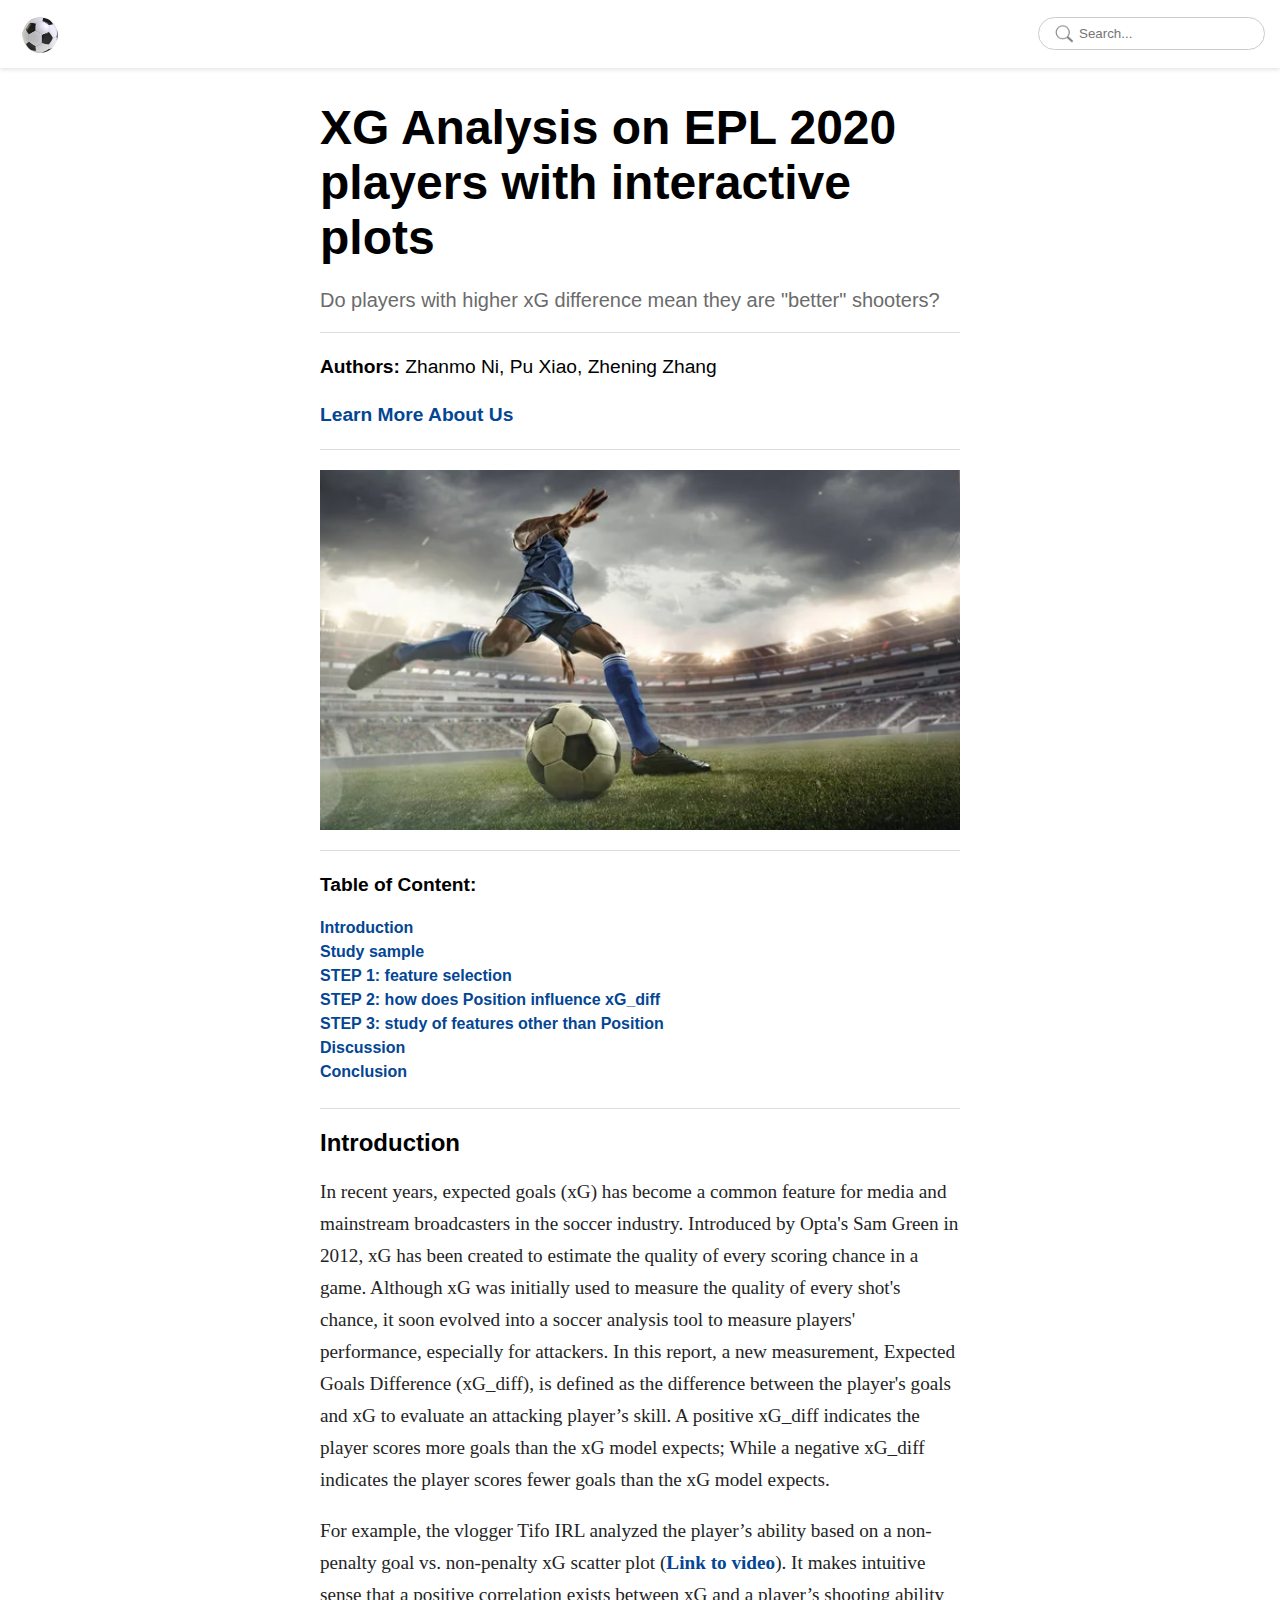
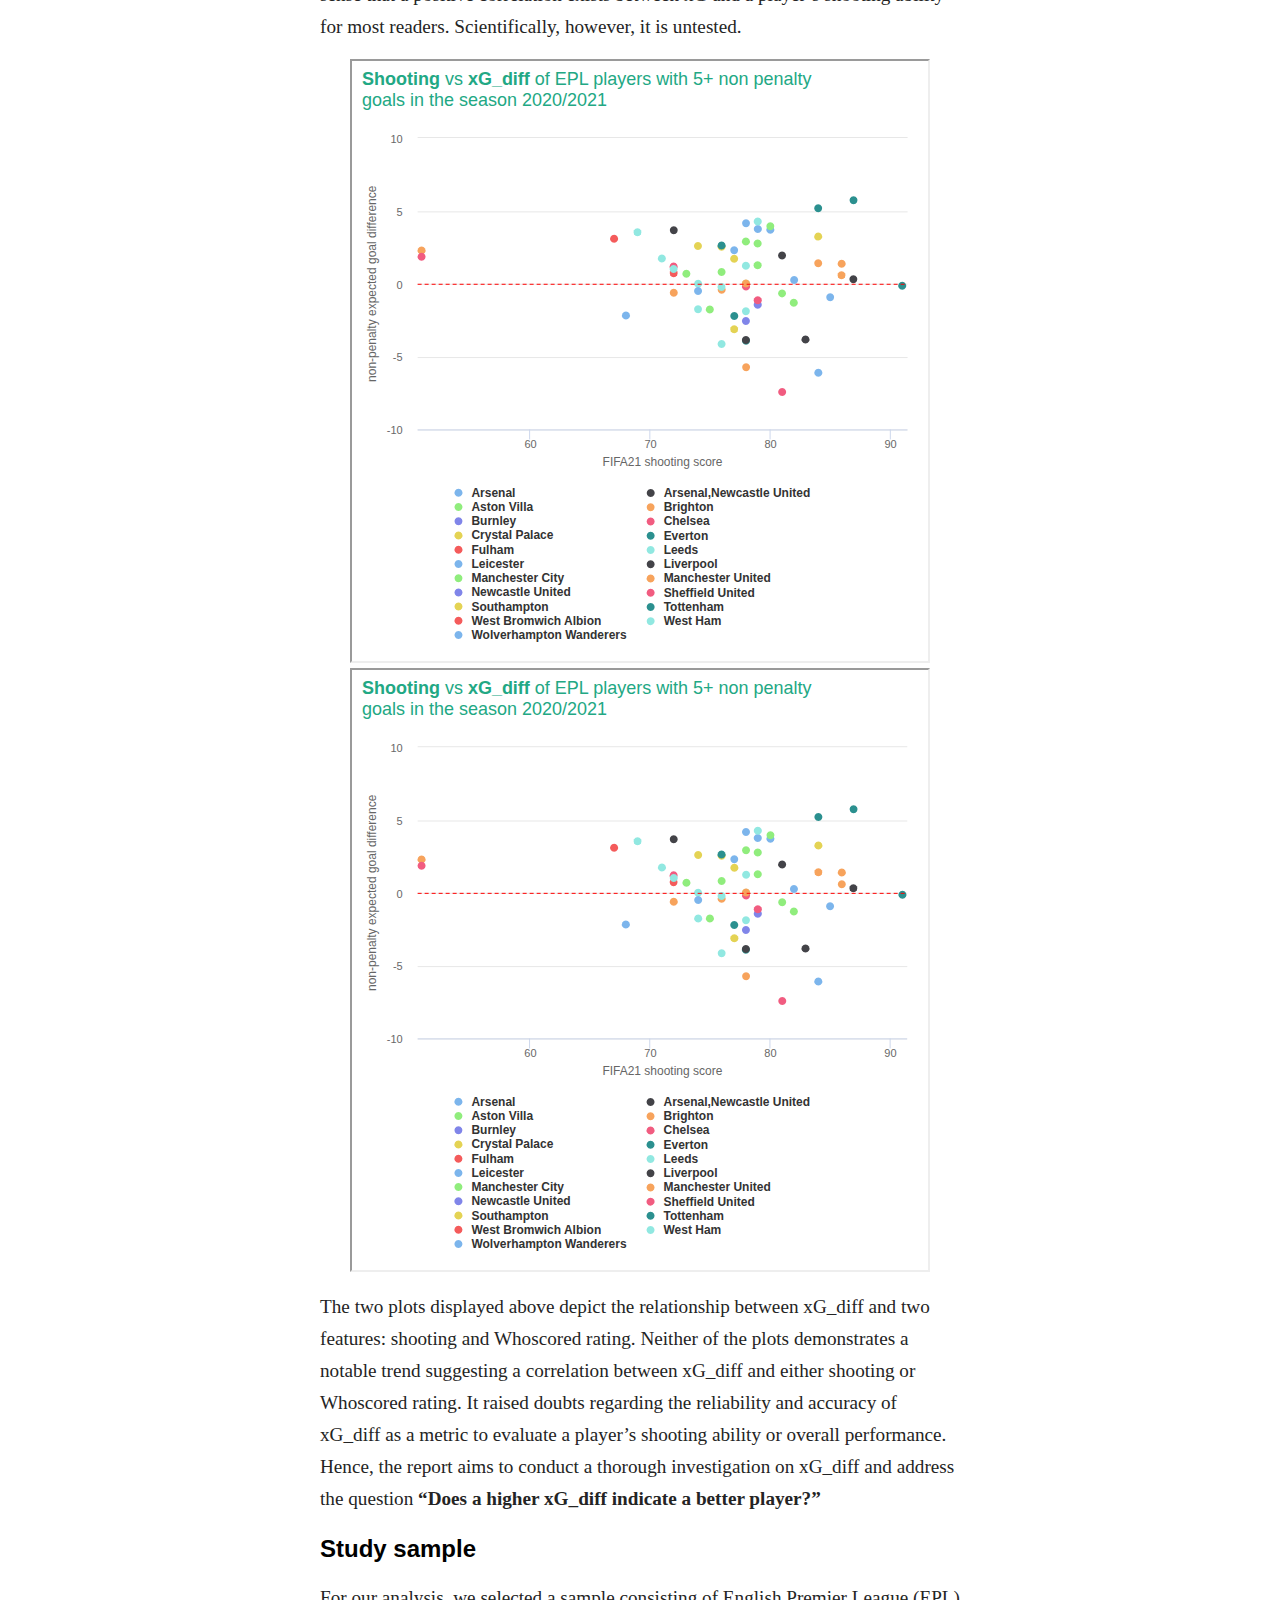
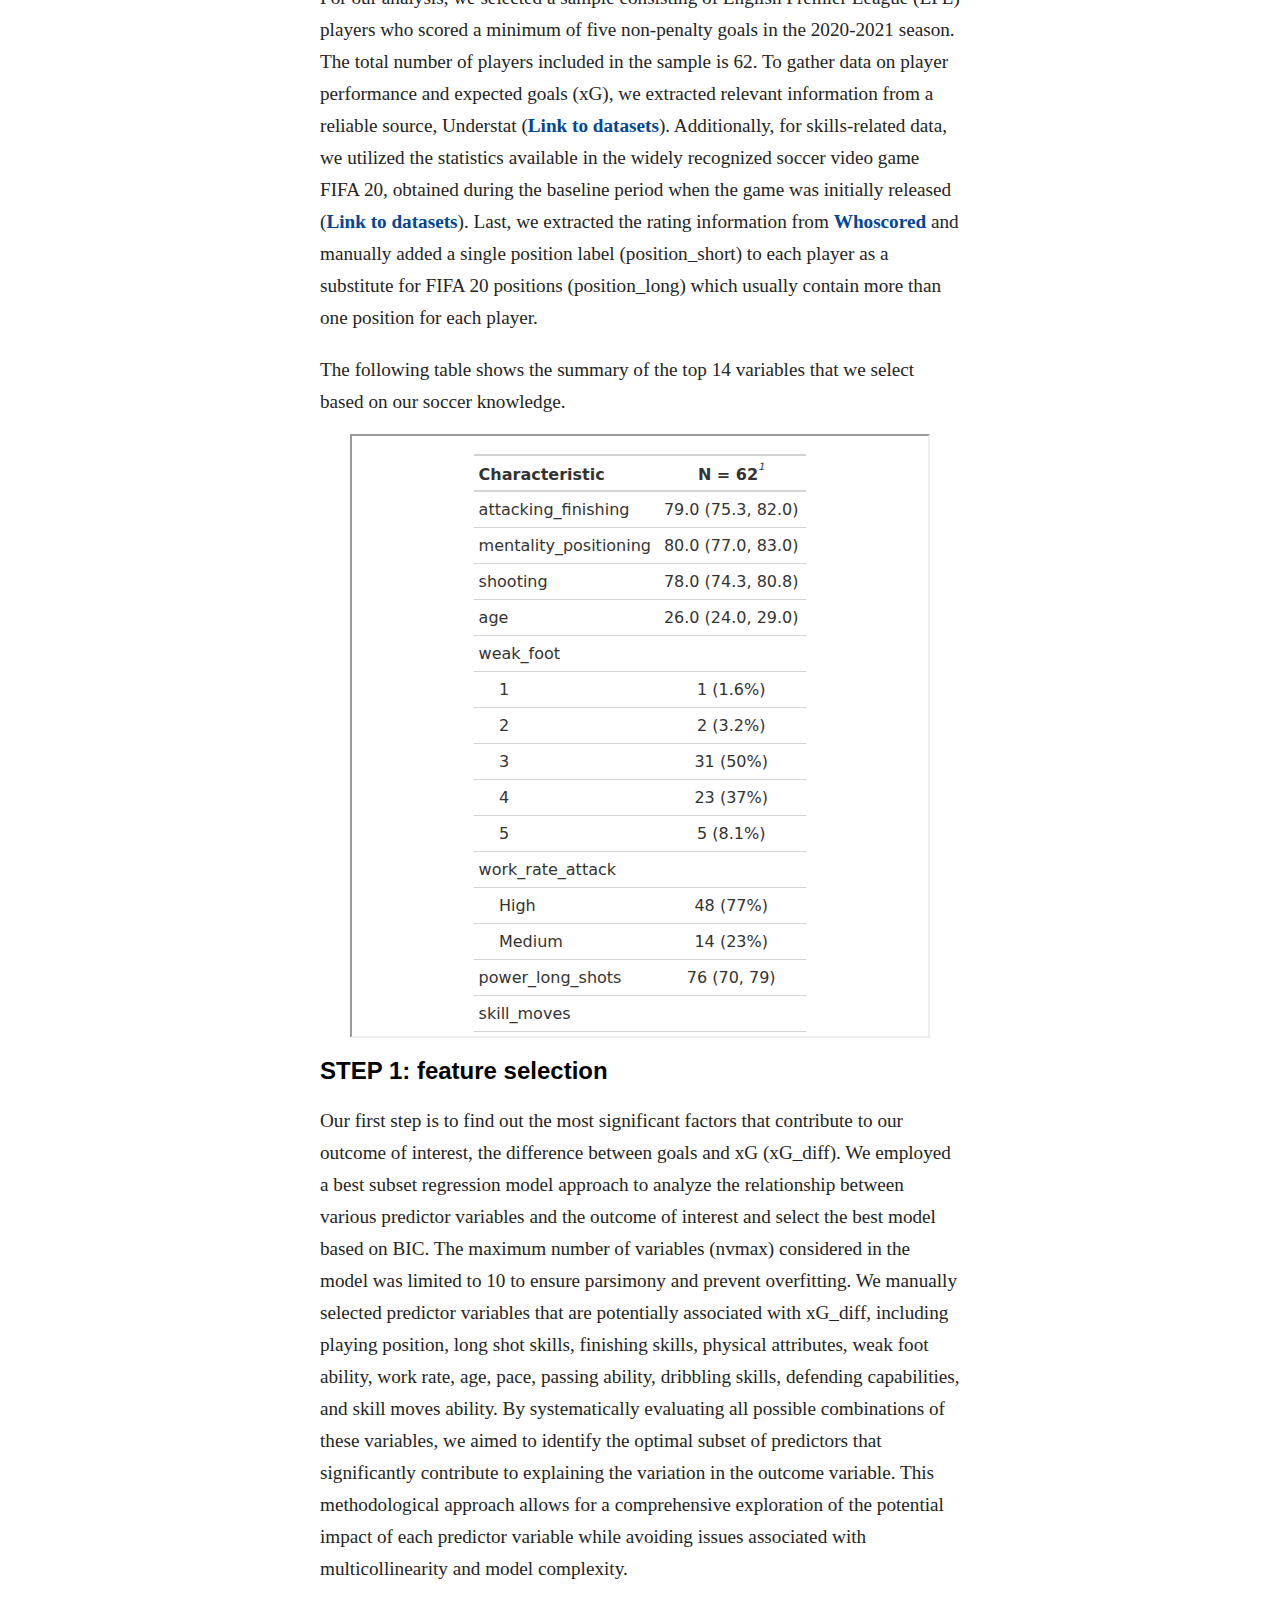
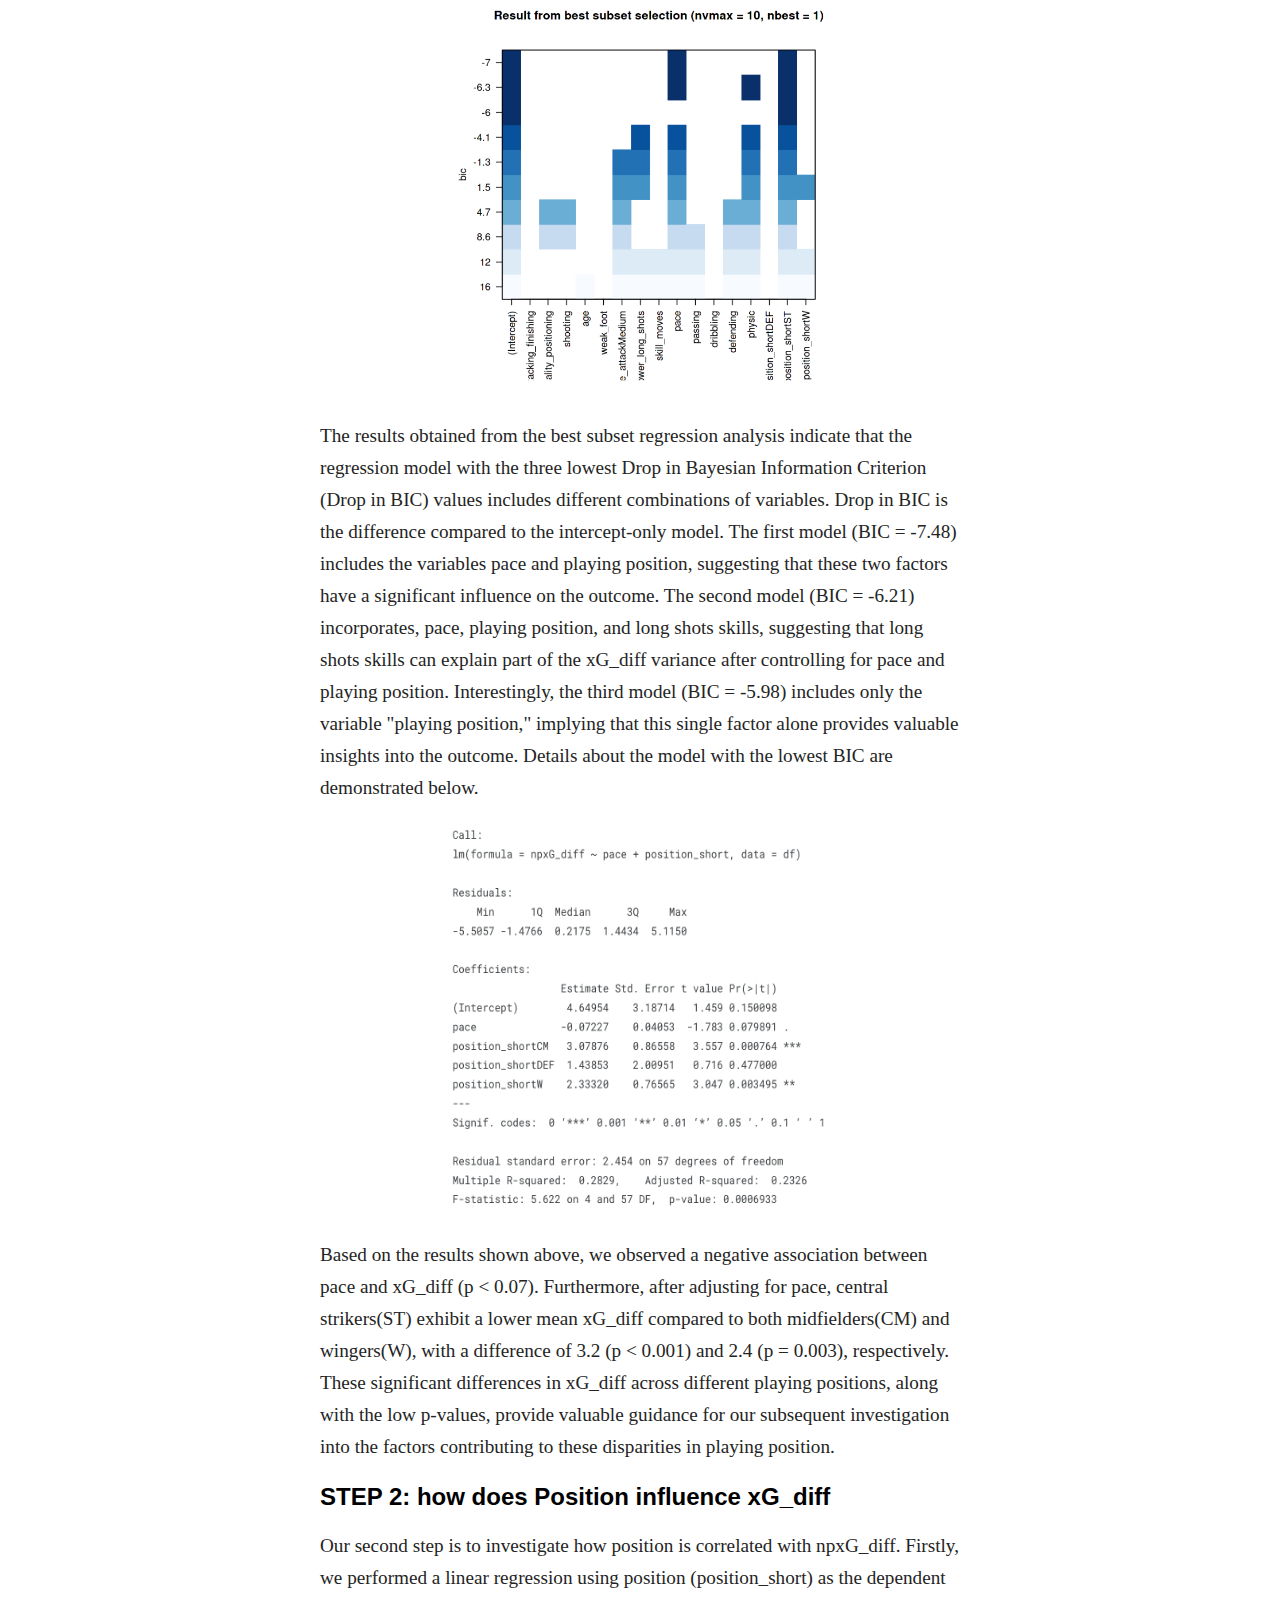
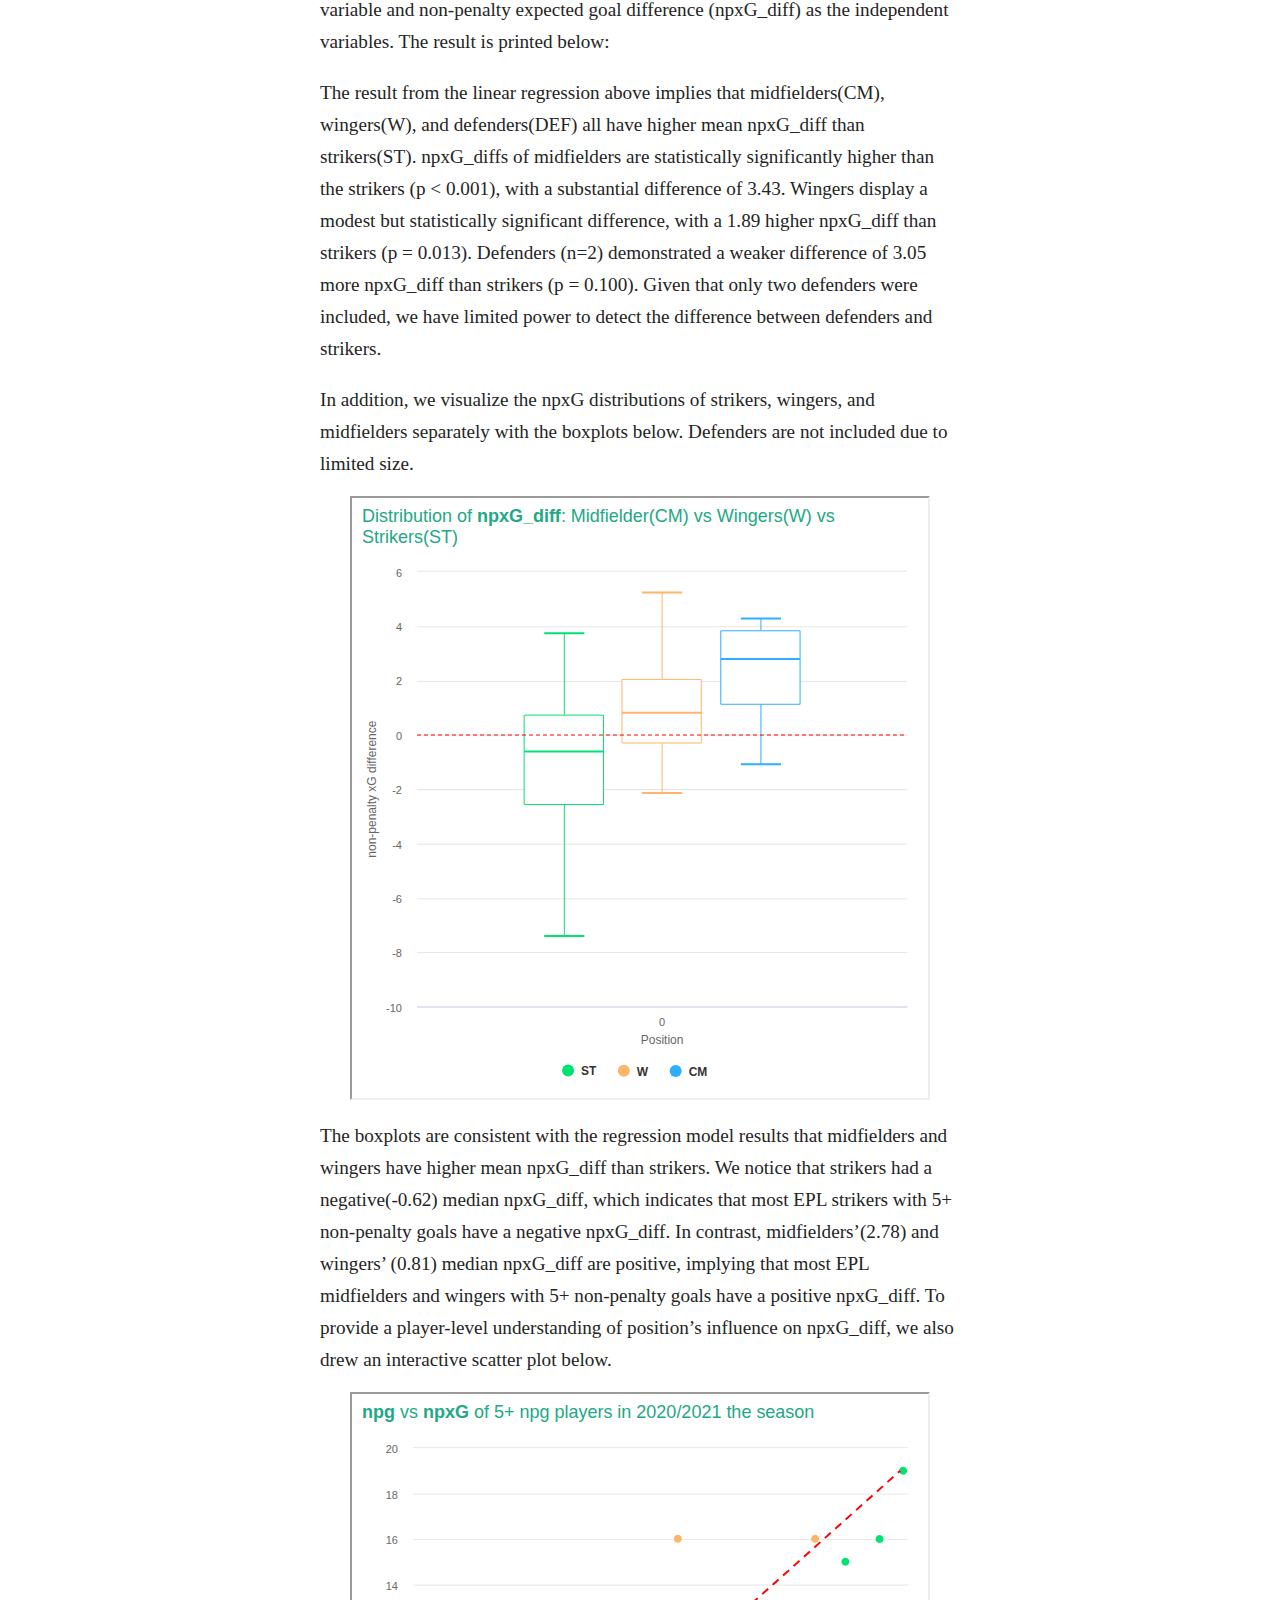
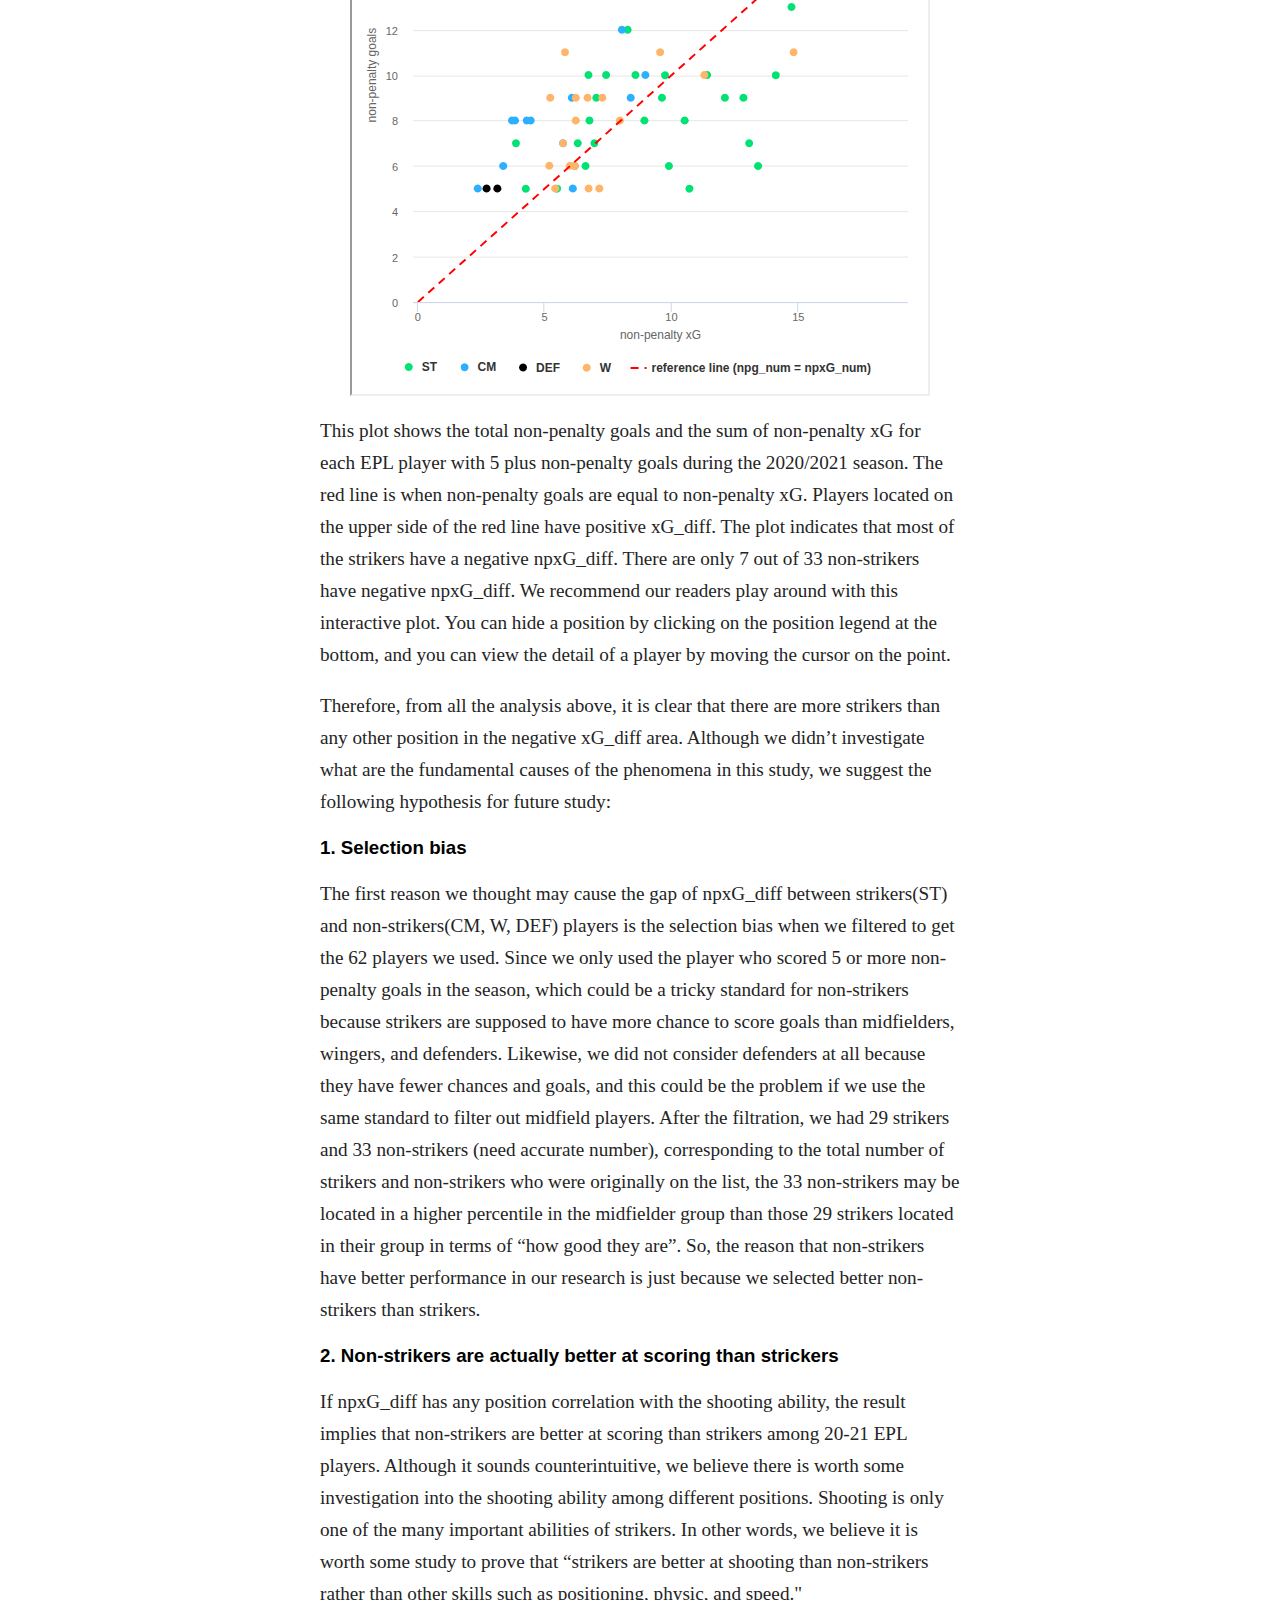
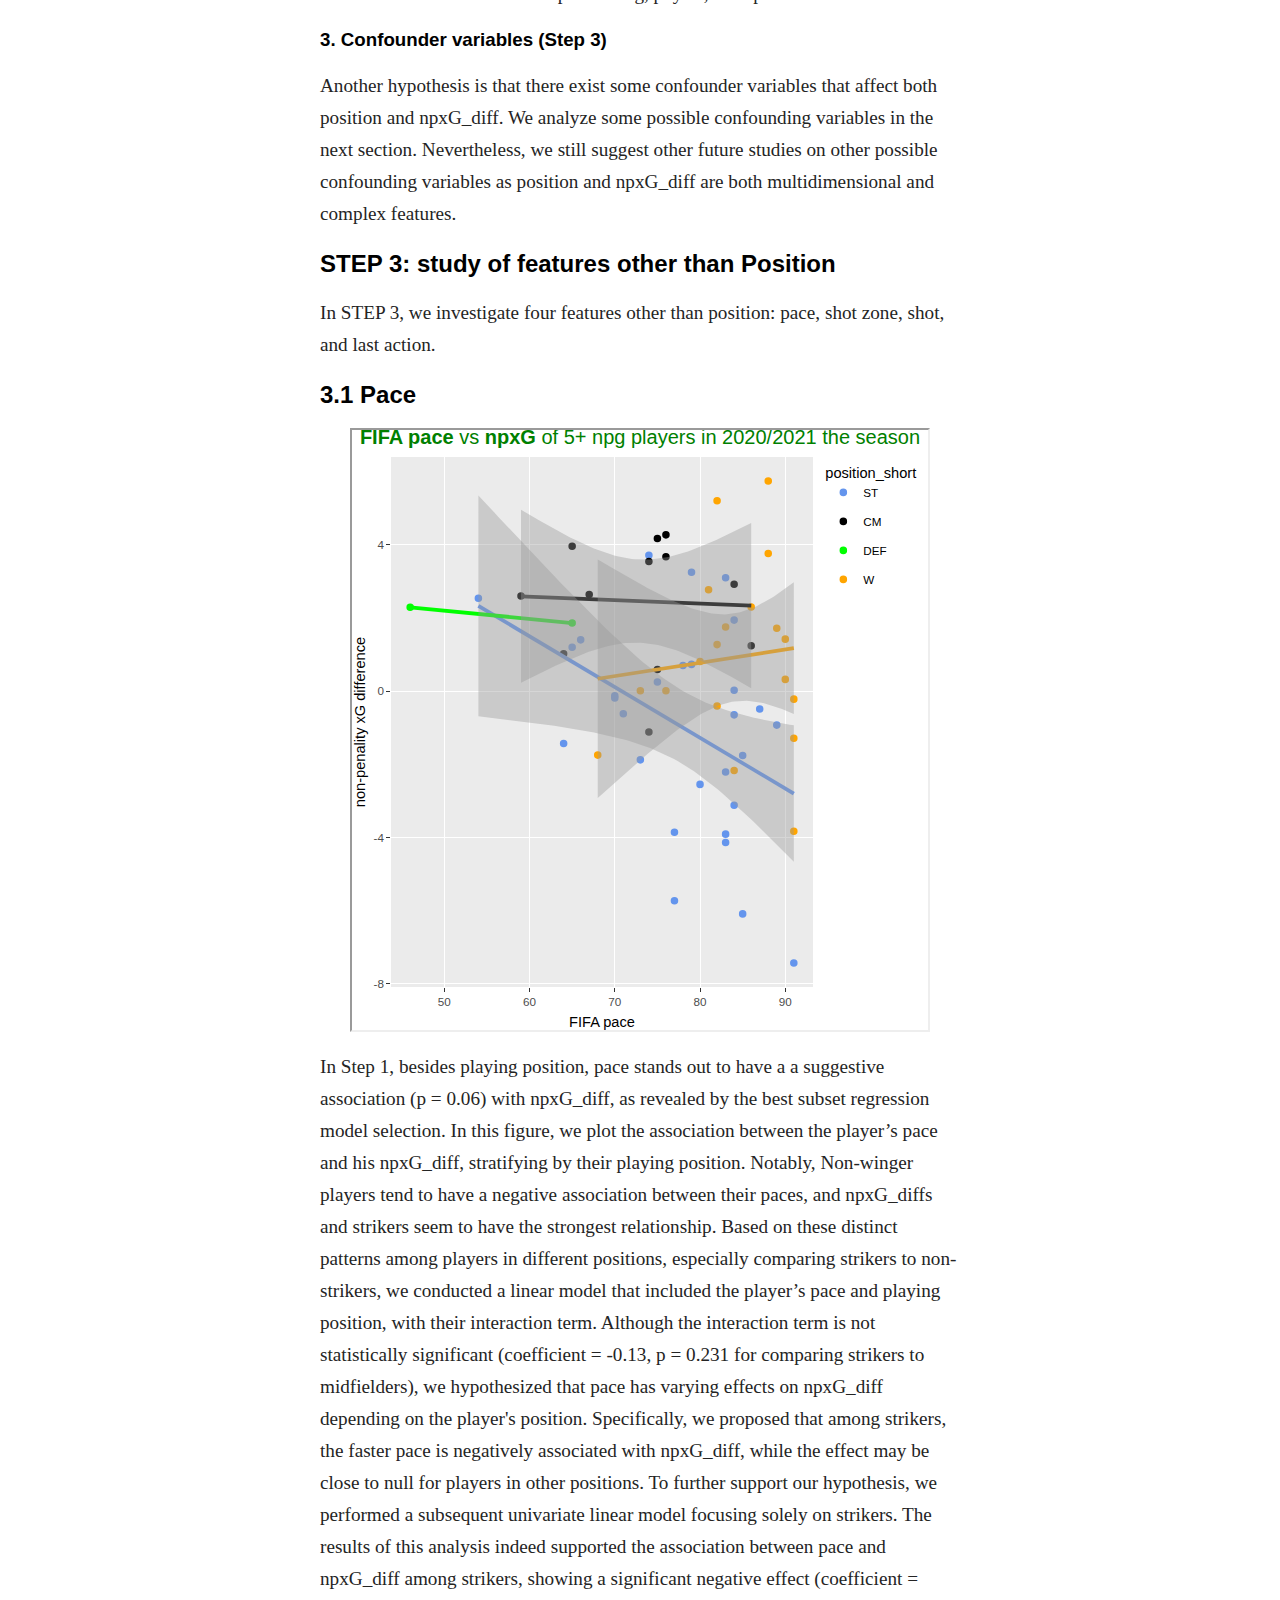
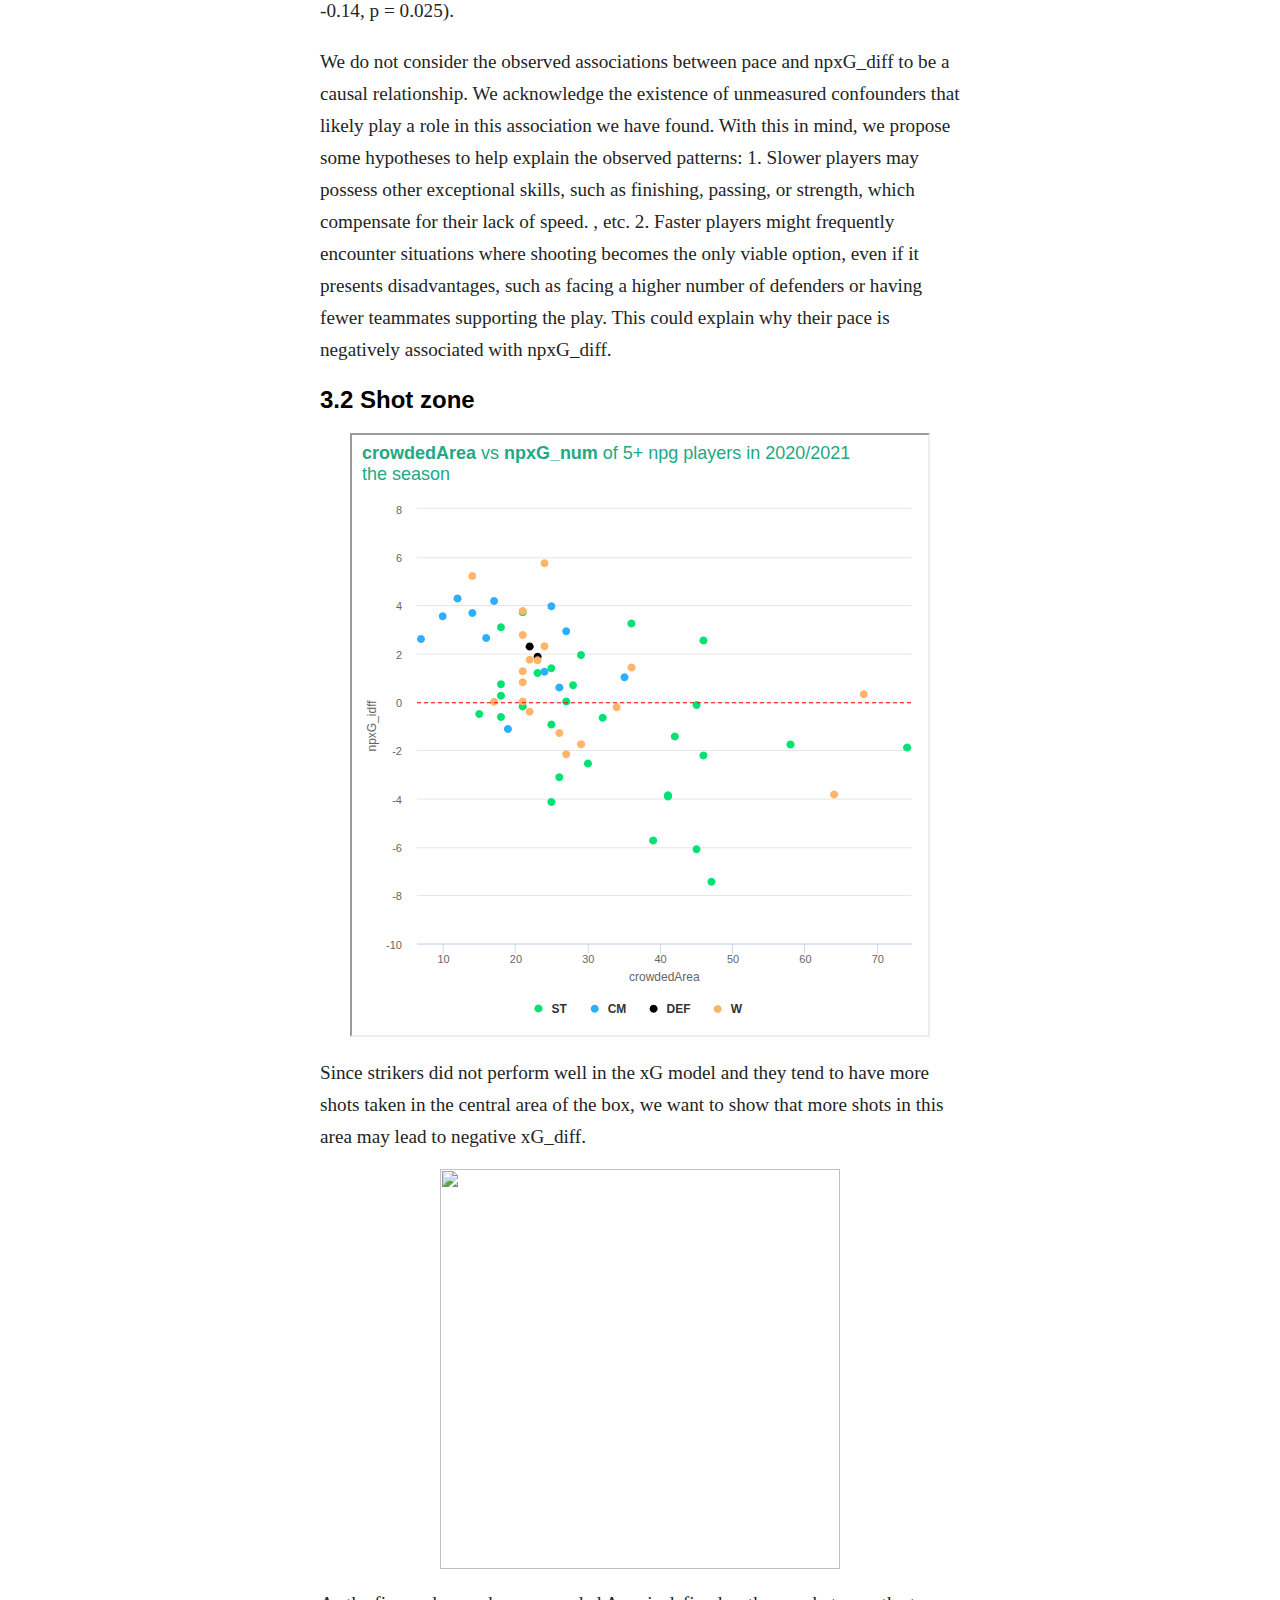
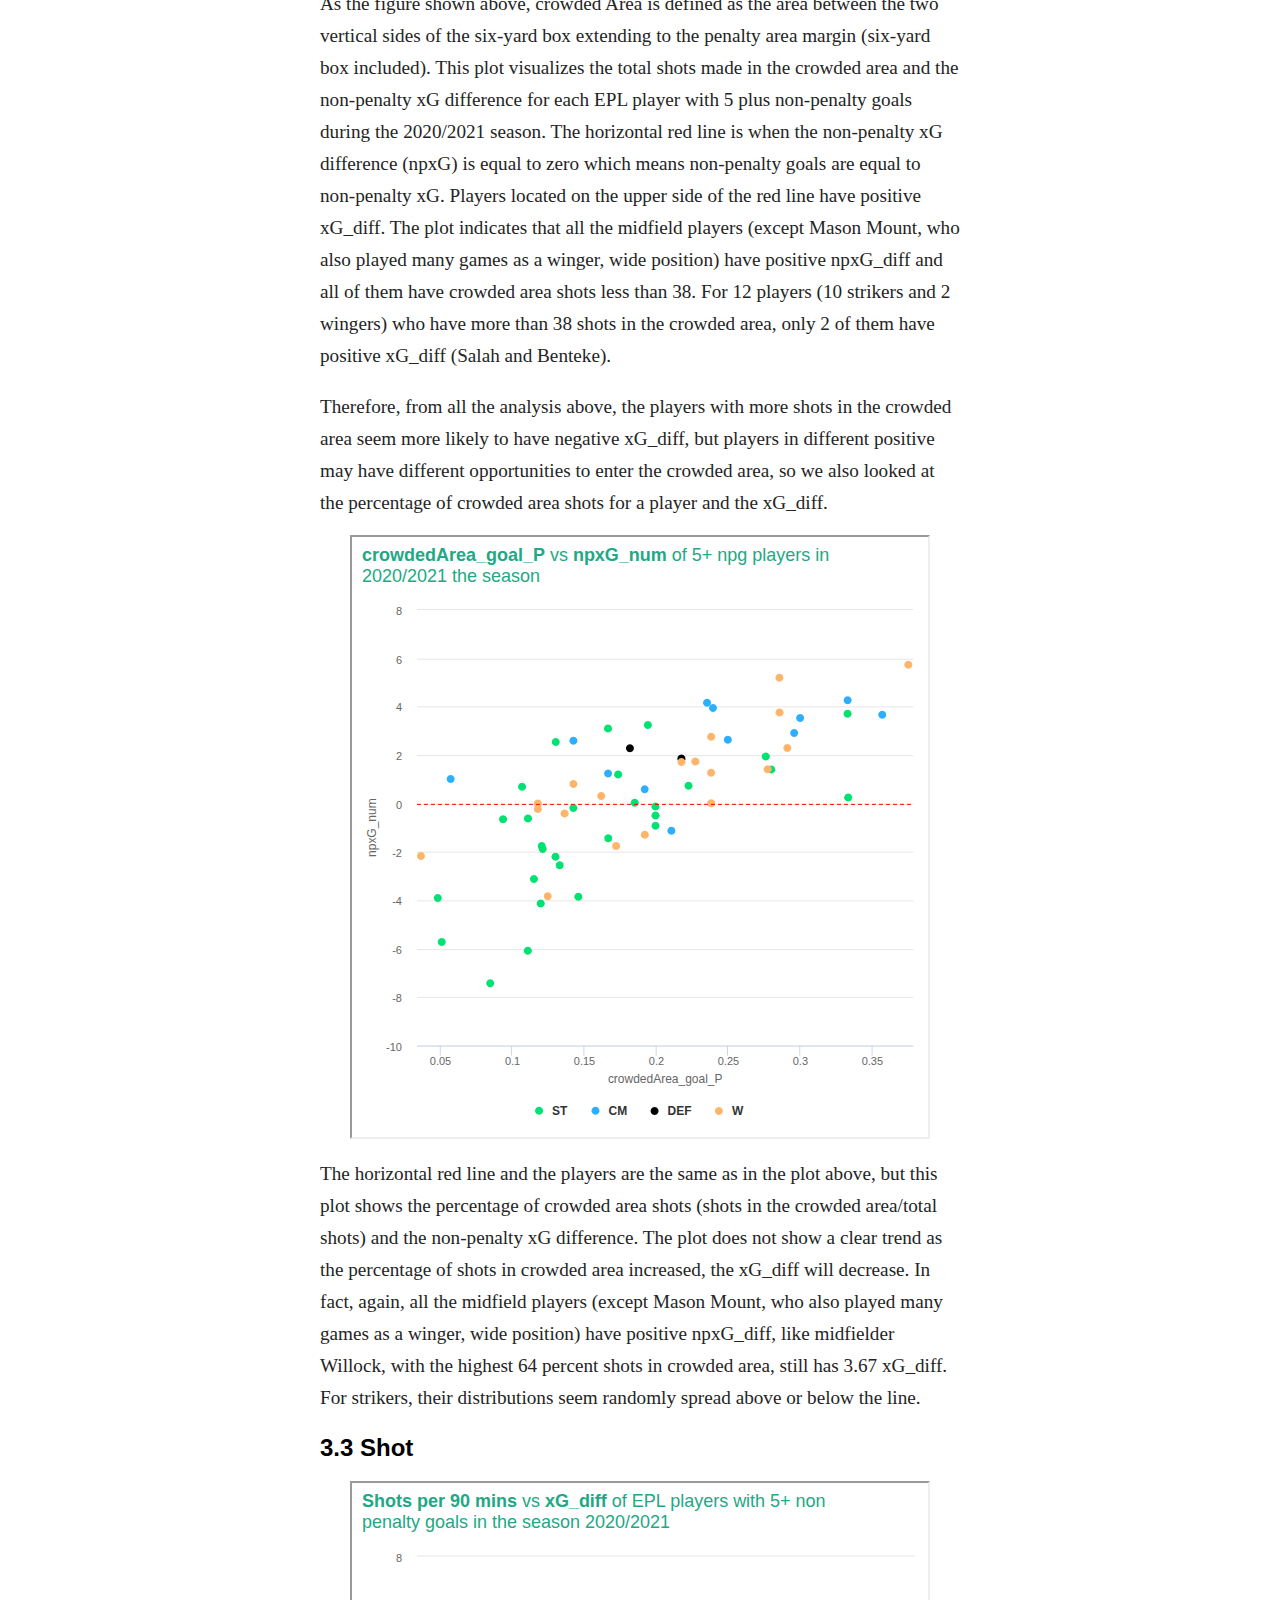
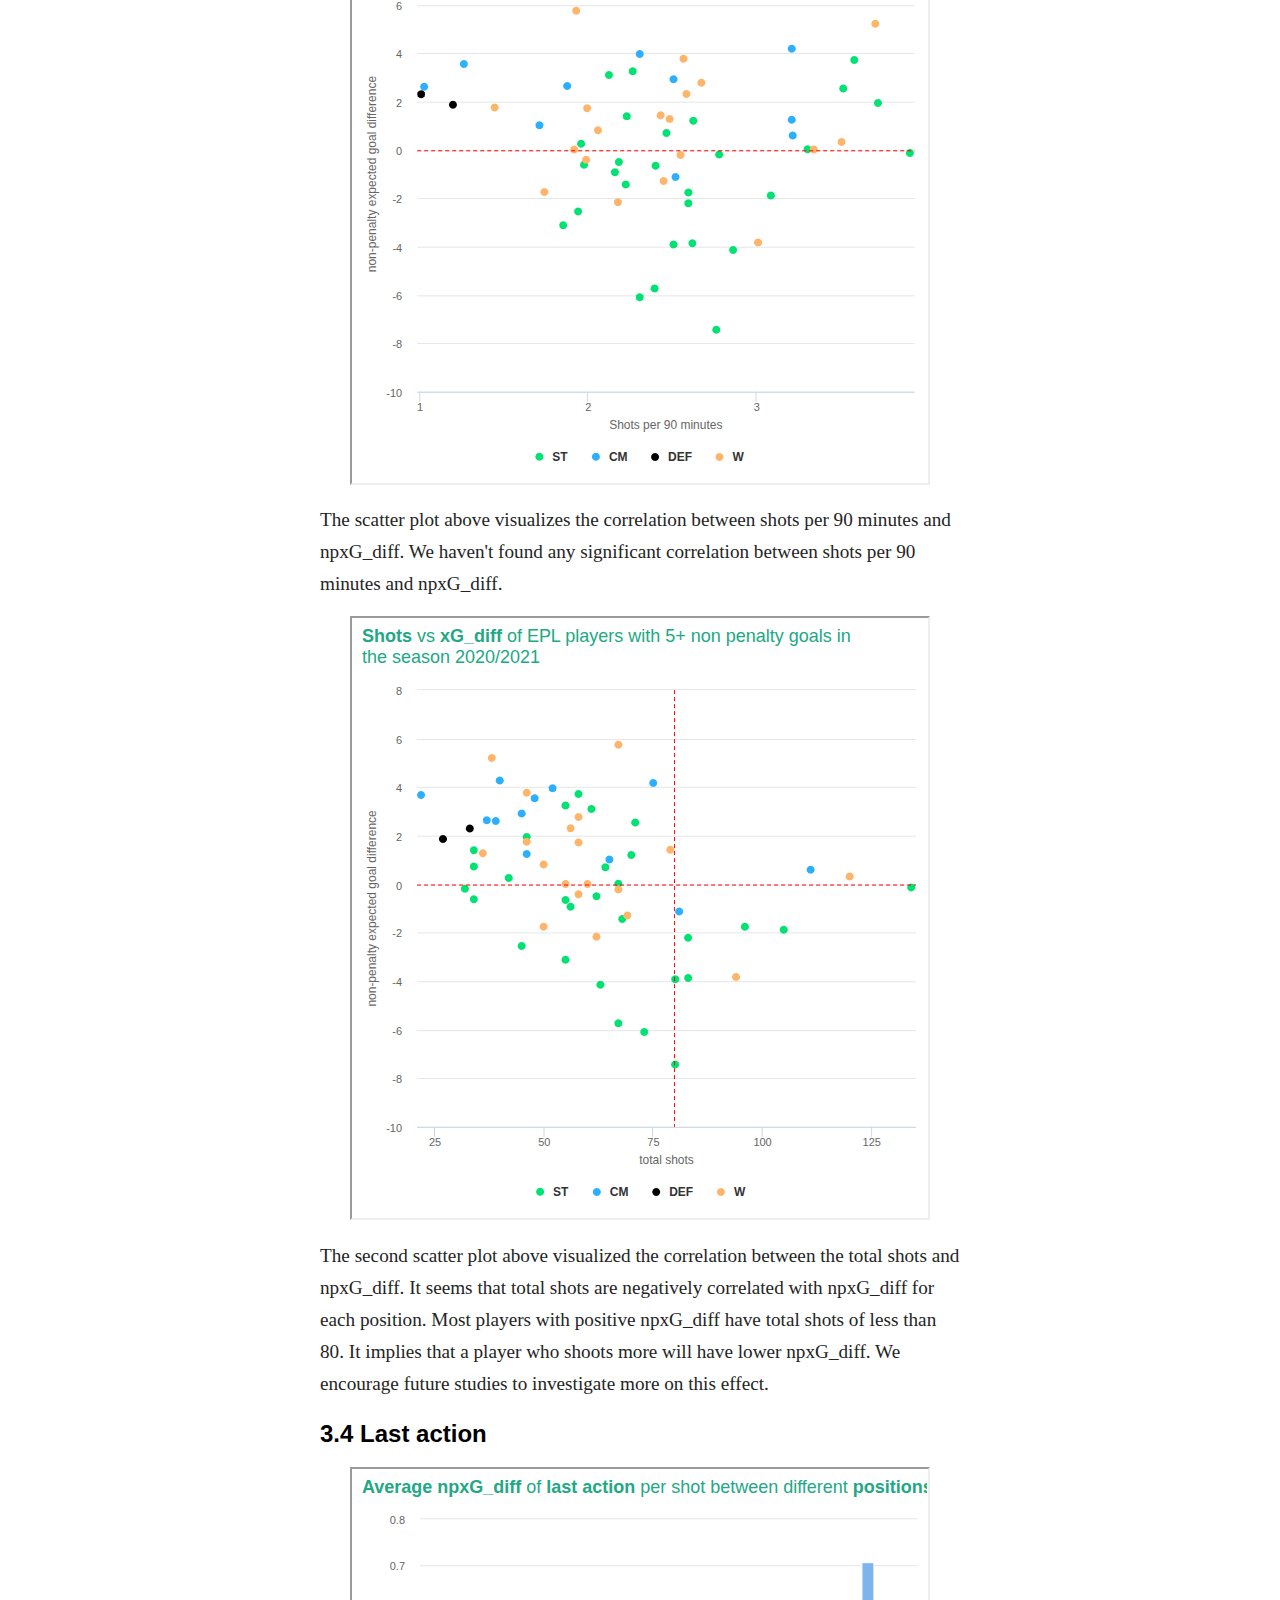
==== commit e690c989: "Add Github Repository" ====
--- a/index.html
+++ b/index.html
@@ -1,693 +1,845 @@
 <!DOCTYPE html>
 <html lang="en">
-
-<head>
-    <meta charset="UTF-8" />
-    <meta name="viewport" content="width=device-width, initial-scale=1.0" />
-    <title>Article</title>
-    <link rel="stylesheet" href="css/style.css" />
-</head>
-
-<body>
-    <header class="header">
-        <div class="header__icon">
-            <img src="css/images/football.png" alt="Main Icon" />
-        </div>
-        <div class="header__search">
-            <div class="search-container">
-                <img src="css/images/search-icon.png" alt="Search Icon" class="search-icon" />
-                <input type="text" placeholder="Search..." />
+    <head>
+        <meta charset="UTF-8" />
+        <meta name="viewport" content="width=device-width, initial-scale=1.0" />
+        <title>Article</title>
+        <link rel="stylesheet" href="css/style.css" />
+    </head>
+
+    <body>
+        <header class="header">
+            <div class="header__icon">
+                <img src="css/images/football.png" alt="Main Icon" />
             </div>
-        </div>
-    </header>
-
-    <main>
-        <div class="article-header">
-            <h1
-                id="xg-analysis-on-epl-2020-players-with-interactive-plots-do-players-with-higher-xg-difference-mean-they-are-better-shooters">
-                XG Analysis on EPL 2020 players with interactive plots
-            </h1>
-            <h2 id="sub-header" class="" data-selectable-paragraph="">
-                Do players with higher xG difference mean they are &quot;better&quot; shooters?
-            </h2>
-            <hr class="default"> <!-- add a divider by Zhening 11/07/2023-->
-            <p>
-                <strong>Authors:</strong> Zhanmo Ni, Pu Xiao, Zhening Zhang
-            </p>
-            <p>
-                <a href="#about"><strong>Learn More About Us</strong></a>
-            </p>
-            <hr class="default"> <!-- add a divider by Zhening 11/07/2023-->
-            <div class="article-image">
-                <img src="css/images/soccar.jpg" alt="Soccar Picture Displayed" />
+            <div class="header__search">
+                <div class="search-container">
+                    <img
+                        src="css/images/search-icon.png"
+                        alt="Search Icon"
+                        class="search-icon"
+                    />
+                    <input type="text" placeholder="Search..." />
+                </div>
             </div>
-
+        </header>
+
+        <main>
+            <div class="article-header">
+                <h1
+                    id="xg-analysis-on-epl-2020-players-with-interactive-plots-do-players-with-higher-xg-difference-mean-they-are-better-shooters"
+                >
+                    XG Analysis on EPL 2020 players with interactive plots
+                </h1>
+                <h2 id="sub-header" class="" data-selectable-paragraph="">
+                    Do players with higher xG difference mean they are
+                    &quot;better&quot; shooters?
+                </h2>
+                <hr class="default" />
+                <!-- add a divider by Zhening 11/07/2023-->
+                <p>
+                    <strong>Authors:</strong> Zhanmo Ni, Pu Xiao, Zhening Zhang
+                </p>
+                <p>
+                    <a href="#about"><strong>Learn More About Us</strong></a>
+                </p>
+                <hr class="default" />
+                <!-- add a divider by Zhening 11/07/2023-->
+                <div class="article-image">
+                    <img
+                        src="css/images/soccar.jpg"
+                        alt="Soccar Picture Displayed"
+                    />
+                </div>
+
+                <hr />
+                <p><strong>Table of Content:</strong></p>
+                <ul>
+                    <li><a href="#intro">Introduction</a></li>
+                    <li><a href="#sample">Study sample</a></li>
+                    <li><a href="#s1">STEP 1: feature selection</a></li>
+                    <li>
+                        <a href="#s2"
+                            >STEP 2: how does Position influence xG_diff</a
+                        >
+                    </li>
+                    <li>
+                        <a href="#s3"
+                            >STEP 3: study of features other than Position</a
+                        >
+                    </li>
+                    <li><a href="#dis">Discussion</a></li>
+                    <li><a href="#con">Conclusion</a></li>
+                </ul>
+                <hr />
+            </div>
+            <div class="article">
+                <p><a id="intro"></a></p>
+                <h2 id="introduction">Introduction</h2>
+                <p>
+                    In recent years, expected goals (xG) has become a common
+                    feature for media and mainstream broadcasters in the soccer
+                    industry. Introduced by Opta&#39;s Sam Green in 2012, xG has
+                    been created to estimate the quality of every scoring chance
+                    in a game. Although xG was initially used to measure the
+                    quality of every shot&#39;s chance, it soon evolved into a
+                    soccer analysis tool to measure players&#39; performance,
+                    especially for attackers. In this report, a new measurement,
+                    Expected Goals Difference (xG_diff), is defined as the
+                    difference between the player&#39;s goals and xG to evaluate
+                    an attacking player’s skill. A positive xG_diff indicates
+                    the player scores more goals than the xG model expects;
+                    While a negative xG_diff indicates the player scores fewer
+                    goals than the xG model expects. <br />
+                </p>
+                <p>
+                    For example, the vlogger Tifo IRL analyzed the player’s
+                    ability based on a non-penalty goal vs. non-penalty xG
+                    scatter plot (<a
+                        href="https://www.youtube.com/watch?v=lWQf87FMEqo"
+                        >Link to video</a
+                    >). It makes intuitive sense that a positive correlation
+                    exists between xG and a player’s shooting ability for most
+                    readers. Scientifically, however, it is untested. <br />
+                </p>
+
+                <iframe
+                    src="charts/intro1.html"
+                    width="800"
+                    height="600"
+                ></iframe>
+                <iframe
+                    src="charts/intro1.html"
+                    width="800"
+                    height="600"
+                ></iframe>
+
+                <p>
+                    The two plots displayed above depict the relationship
+                    between xG_diff and two features: shooting and Whoscored
+                    rating. Neither of the plots demonstrates a notable trend
+                    suggesting a correlation between xG_diff and either shooting
+                    or Whoscored rating. It raised doubts regarding the
+                    reliability and accuracy of xG_diff as a metric to evaluate
+                    a player’s shooting ability or overall performance. Hence,
+                    the report aims to conduct a thorough investigation on
+                    xG_diff and address the question
+                    <strong
+                        >“Does a higher xG_diff indicate a better
+                        player?”</strong
+                    >
+                </p>
+                <p><a id="sample"></a></p>
+                <h2 id="study-sample">Study sample</h2>
+                <p>
+                    For our analysis, we selected a sample consisting of English
+                    Premier League (EPL) players who scored a minimum of five
+                    non-penalty goals in the 2020-2021 season. The total number
+                    of players included in the sample is 62. To gather data on
+                    player performance and expected goals (xG), we extracted
+                    relevant information from a reliable source, Understat (<a
+                        href="https://www.kaggle.com/datasets/invokerz/epl-xg-data-from-douglasbc"
+                        >Link to datasets</a
+                    >). Additionally, for skills-related data, we utilized the
+                    statistics available in the widely recognized soccer video
+                    game FIFA 20, obtained during the baseline period when the
+                    game was initially released (<a
+                        href="https://www.kaggle.com/datasets/stefanoleone992/fifa-22-complete-player-dataset"
+                        >Link to datasets</a
+                    >). Last, we extracted the rating information from
+                    <a
+                        href="https://www.whoscored.com/Regions/252/Tournaments/2/Seasons/8228/Stages/18685/Show/England-Premier-League-2020-2021"
+                        >Whoscored</a
+                    >
+                    and manually added a single position label (position_short)
+                    to each player as a substitute for FIFA 20 positions
+                    (position_long) which usually contain more than one position
+                    for each player.
+                </p>
+                <p>
+                    The following table shows the summary of the top 14
+                    variables that we select based on our soccer knowledge.
+                </p>
+
+                <iframe
+                    src="charts/table1.html"
+                    width="800"
+                    height="600"
+                ></iframe>
+
+                <p><a id="s1"></a></p>
+                <h2 id="step-1-feature-selection">STEP 1: feature selection</h2>
+                <p>
+                    Our first step is to find out the most significant factors
+                    that contribute to our outcome of interest, the difference
+                    between goals and xG (xG_diff). We employed a best subset
+                    regression model approach to analyze the relationship
+                    between various predictor variables and the outcome of
+                    interest and select the best model based on BIC. The maximum
+                    number of variables (nvmax) considered in the model was
+                    limited to 10 to ensure parsimony and prevent overfitting.
+                    We manually selected predictor variables that are
+                    potentially associated with xG_diff, including playing
+                    position, long shot skills, finishing skills, physical
+                    attributes, weak foot ability, work rate, age, pace, passing
+                    ability, dribbling skills, defending capabilities, and skill
+                    moves ability. By systematically evaluating all possible
+                    combinations of these variables, we aimed to identify the
+                    optimal subset of predictors that significantly contribute
+                    to explaining the variation in the outcome variable. This
+                    methodological approach allows for a comprehensive
+                    exploration of the potential impact of each predictor
+                    variable while avoiding issues associated with
+                    multicollinearity and model complexity.
+                </p>
+                <!-- INSERT summary plot in step 1 -->
+                <div class="displayimages">
+                    <img
+                        src="charts/s1_best_subset_regression.png"
+                        width="400px"
+                        height="400px"
+                    />
+                </div>
+
+                <p>
+                    The results obtained from the best subset regression
+                    analysis indicate that the regression model with the three
+                    lowest Drop in Bayesian Information Criterion (Drop in BIC)
+                    values includes different combinations of variables. Drop in
+                    BIC is the difference compared to the intercept-only model.
+                    The first model (BIC = -7.48) includes the variables pace
+                    and playing position, suggesting that these two factors have
+                    a significant influence on the outcome. The second model
+                    (BIC = -6.21) incorporates, pace, playing position, and long
+                    shots skills, suggesting that long shots skills can explain
+                    part of the xG_diff variance after controlling for pace and
+                    playing position. Interestingly, the third model (BIC =
+                    -5.98) includes only the variable &quot;playing
+                    position,&quot; implying that this single factor alone
+                    provides valuable insights into the outcome. Details about
+                    the model with the lowest BIC are demonstrated below.
+                </p>
+                <!-- INSERT linear regression summary table in step 1 -->
+                <div class="displayimages">
+                    <img
+                        src="charts/s1_lm_summary.png"
+                        width="400px"
+                        height="400px"
+                    />
+                </div>
+
+                <p>
+                    Based on the results shown above, we observed a negative
+                    association between pace and xG_diff (p &lt; 0.07).
+                    Furthermore, after adjusting for pace, central strikers(ST)
+                    exhibit a lower mean xG_diff compared to both
+                    midfielders(CM) and wingers(W), with a difference of 3.2 (p
+                    &lt; 0.001) and 2.4 (p = 0.003), respectively. These
+                    significant differences in xG_diff across different playing
+                    positions, along with the low p-values, provide valuable
+                    guidance for our subsequent investigation into the factors
+                    contributing to these disparities in playing position.
+                </p>
+                <p><a id="s2"></a></p>
+                <h2 id="step-2-how-does-position-influence-xg_diff">
+                    STEP 2: how does Position influence xG_diff
+                </h2>
+                <p>
+                    Our second step is to investigate how position is correlated
+                    with npxG_diff. Firstly, we performed a linear regression
+                    using position (position_short) as the dependent variable
+                    and non-penalty expected goal difference (npxG_diff) as the
+                    independent variables. The result is printed below:
+                </p>
+                <!-- INSERT something: something -->
+
+                <p>
+                    The result from the linear regression above implies that
+                    midfielders(CM), wingers(W), and defenders(DEF) all have
+                    higher mean npxG_diff than strikers(ST). npxG_diffs of
+                    midfielders are statistically significantly higher than the
+                    strikers (p &lt; 0.001), with a substantial difference of
+                    3.43. Wingers display a modest but statistically significant
+                    difference, with a 1.89 higher npxG_diff than strikers (p =
+                    0.013). Defenders (n=2) demonstrated a weaker difference of
+                    3.05 more npxG_diff than strikers (p = 0.100). Given that
+                    only two defenders were included, we have limited power to
+                    detect the difference between defenders and strikers. <br />
+                </p>
+                <p>
+                    In addition, we visualize the npxG distributions of
+                    strikers, wingers, and midfielders separately with the
+                    boxplots below. Defenders are not included due to limited
+                    size.
+                </p>
+                <!-- INSERT a plot: s2_p1 -->
+
+                <iframe
+                    src="charts/s2_p1.html"
+                    width="800"
+                    height="600"
+                ></iframe>
+
+                <p>
+                    The boxplots are consistent with the regression model
+                    results that midfielders and wingers have higher mean
+                    npxG_diff than strikers. We notice that strikers had a
+                    negative(-0.62) median npxG_diff, which indicates that most
+                    EPL strikers with 5+ non-penalty goals have a negative
+                    npxG_diff. In contrast, midfielders’(2.78) and wingers’
+                    (0.81) median npxG_diff are positive, implying that most EPL
+                    midfielders and wingers with 5+ non-penalty goals have a
+                    positive npxG_diff. To provide a player-level understanding
+                    of position’s influence on npxG_diff, we also drew an
+                    interactive scatter plot below.
+                </p>
+                <!-- INSERT a plot: s2_p2 -->
+
+                <iframe
+                    src="charts/s2_p2.html"
+                    width="800"
+                    height="600"
+                ></iframe>
+
+                <p>
+                    This plot shows the total non-penalty goals and the sum of
+                    non-penalty xG for each EPL player with 5 plus non-penalty
+                    goals during the 2020/2021 season. The red line is when
+                    non-penalty goals are equal to non-penalty xG. Players
+                    located on the upper side of the red line have positive
+                    xG_diff. The plot indicates that most of the strikers have a
+                    negative npxG_diff. There are only 7 out of 33 non-strikers
+                    have negative npxG_diff. We recommend our readers play
+                    around with this interactive plot. You can hide a position
+                    by clicking on the position legend at the bottom, and you
+                    can view the detail of a player by moving the cursor on the
+                    point. <br />
+                </p>
+                <p>
+                    Therefore, from all the analysis above, it is clear that
+                    there are more strikers than any other position in the
+                    negative xG_diff area. Although we didn’t investigate what
+                    are the fundamental causes of the phenomena in this study,
+                    we suggest the following hypothesis for future study: <br />
+                </p>
+
+                <h3><strong>1. Selection bias</strong></h3>
+                <p>
+                    The first reason we thought may cause the gap of npxG_diff
+                    between strikers(ST) and non-strikers(CM, W, DEF) players is
+                    the selection bias when we filtered to get the 62 players we
+                    used. Since we only used the player who scored 5 or more
+                    non-penalty goals in the season, which could be a tricky
+                    standard for non-strikers because strikers are supposed to
+                    have more chance to score goals than midfielders, wingers,
+                    and defenders. Likewise, we did not consider defenders at
+                    all because they have fewer chances and goals, and this
+                    could be the problem if we use the same standard to filter
+                    out midfield players. After the filtration, we had 29
+                    strikers and 33 non-strikers (need accurate number),
+                    corresponding to the total number of strikers and
+                    non-strikers who were originally on the list, the 33
+                    non-strikers may be located in a higher percentile in the
+                    midfielder group than those 29 strikers located in their
+                    group in terms of “how good they are”. So, the reason that
+                    non-strikers have better performance in our research is just
+                    because we selected better non-strikers than strikers.
+                </p>
+                <h3>
+                    2. Non-strikers are actually better at scoring than
+                    strickers
+                </h3>
+                <p>
+                    If npxG_diff has any position correlation with the shooting
+                    ability, the result implies that non-strikers are better at
+                    scoring than strikers among 20-21 EPL players. Although it
+                    sounds counterintuitive, we believe there is worth some
+                    investigation into the shooting ability among different
+                    positions. Shooting is only one of the many important
+                    abilities of strikers. In other words, we believe it is
+                    worth some study to prove that “strikers are better at
+                    shooting than non-strikers rather than other skills such as
+                    positioning, physic, and speed.&quot;
+                </p>
+                <h3>3. Confounder variables (Step 3)</h3>
+                <p>
+                    Another hypothesis is that there exist some confounder
+                    variables that affect both position and npxG_diff. We
+                    analyze some possible confounding variables in the next
+                    section. Nevertheless, we still suggest other future studies
+                    on other possible confounding variables as position and
+                    npxG_diff are both multidimensional and complex features.
+                </p>
+                <p><a id="s3"></a></p>
+                <h2 id="step-3-study-of-features-other-than-position">
+                    STEP 3: study of features other than Position
+                </h2>
+                <p>
+                    In STEP 3, we investigate four features other than position:
+                    pace, shot zone, shot, and last action.
+                </p>
+                <h2 id="31-pace">3.1 Pace</h2>
+                <!-- INSERT a plot: s3_p1 -->
+
+                <iframe
+                    src="charts/s3_p1.html"
+                    width="800"
+                    height="600"
+                ></iframe>
+
+                <p>
+                    In Step 1, besides playing position, pace stands out to have
+                    a a suggestive association (p = 0.06) with npxG_diff, as
+                    revealed by the best subset regression model selection. In
+                    this figure, we plot the association between the player’s
+                    pace and his npxG_diff, stratifying by their playing
+                    position. Notably, Non-winger players tend to have a
+                    negative association between their paces, and npxG_diffs and
+                    strikers seem to have the strongest relationship. Based on
+                    these distinct patterns among players in different
+                    positions, especially comparing strikers to non-strikers, we
+                    conducted a linear model that included the player’s pace and
+                    playing position, with their interaction term. Although the
+                    interaction term is not statistically significant
+                    (coefficient = -0.13, p = 0.231 for comparing strikers to
+                    midfielders), we hypothesized that pace has varying effects
+                    on npxG_diff depending on the player&#39;s position.
+                    Specifically, we proposed that among strikers, the faster
+                    pace is negatively associated with npxG_diff, while the
+                    effect may be close to null for players in other positions.
+                    To further support our hypothesis, we performed a subsequent
+                    univariate linear model focusing solely on strikers. The
+                    results of this analysis indeed supported the association
+                    between pace and npxG_diff among strikers, showing a
+                    significant negative effect (coefficient = -0.14, p =
+                    0.025). <br />
+                </p>
+                <p>
+                    We do not consider the observed associations between pace
+                    and npxG_diff to be a causal relationship. We acknowledge
+                    the existence of unmeasured confounders that likely play a
+                    role in this association we have found. With this in mind,
+                    we propose some hypotheses to help explain the observed
+                    patterns: 1. Slower players may possess other exceptional
+                    skills, such as finishing, passing, or strength, which
+                    compensate for their lack of speed. , etc. 2. Faster players
+                    might frequently encounter situations where shooting becomes
+                    the only viable option, even if it presents disadvantages,
+                    such as facing a higher number of defenders or having fewer
+                    teammates supporting the play. This could explain why their
+                    pace is negatively associated with npxG_diff.
+                </p>
+                <h2 id="32-shot-zone">3.2 Shot zone</h2>
+                <!-- INSERT a plot: s3_p2 -->
+                <iframe
+                    src="charts/s3_p2.html"
+                    width="800"
+                    height="600"
+                ></iframe>
+
+                <p>
+                    Since strikers did not perform well in the xG model and they
+                    tend to have more shots taken in the central area of the
+                    box, we want to show that more shots in this area may lead
+                    to negative xG_diff. <br />
+                </p>
+                <div class="displayimages">
+                    <img
+                        src="https://imgur.com/2fvmLEN.png"
+                        width="400px"
+                        height="400px"
+                    />
+                </div>
+
+                <p>
+                    As the figure shown above, crowded Area is defined as the
+                    area between the two vertical sides of the six-yard box
+                    extending to the penalty area margin (six-yard box
+                    included). This plot visualizes the total shots made in the
+                    crowded area and the non-penalty xG difference for each EPL
+                    player with 5 plus non-penalty goals during the 2020/2021
+                    season. The horizontal red line is when the non-penalty xG
+                    difference (npxG) is equal to zero which means non-penalty
+                    goals are equal to non-penalty xG. Players located on the
+                    upper side of the red line have positive xG_diff. The plot
+                    indicates that all the midfield players (except Mason Mount,
+                    who also played many games as a winger, wide position) have
+                    positive npxG_diff and all of them have crowded area shots
+                    less than 38. For 12 players (10 strikers and 2 wingers) who
+                    have more than 38 shots in the crowded area, only 2 of them
+                    have positive xG_diff (Salah and Benteke). <br />
+                </p>
+                <p>
+                    Therefore, from all the analysis above, the players with
+                    more shots in the crowded area seem more likely to have
+                    negative xG_diff, but players in different positive may have
+                    different opportunities to enter the crowded area, so we
+                    also looked at the percentage of crowded area shots for a
+                    player and the xG_diff.
+                </p>
+                <!-- INSERT a plot: s3_p2_2 -->
+                <iframe
+                    src="charts/s3_p2_2.html"
+                    width="800"
+                    height="600"
+                ></iframe>
+
+                <p>
+                    The horizontal red line and the players are the same as in
+                    the plot above, but this plot shows the percentage of
+                    crowded area shots (shots in the crowded area/total shots)
+                    and the non-penalty xG difference. The plot does not show a
+                    clear trend as the percentage of shots in crowded area
+                    increased, the xG_diff will decrease. In fact, again, all
+                    the midfield players (except Mason Mount, who also played
+                    many games as a winger, wide position) have positive
+                    npxG_diff, like midfielder Willock, with the highest 64
+                    percent shots in crowded area, still has 3.67 xG_diff. For
+                    strikers, their distributions seem randomly spread above or
+                    below the line.
+                </p>
+                <h2 id="33-shot">3.3 Shot</h2>
+                <!-- INSERT a plot: s3_p3 -->
+                <iframe
+                    src="charts/s3_p3.html"
+                    width="800"
+                    height="600"
+                ></iframe>
+
+                <p>
+                    The scatter plot above visualizes the correlation between
+                    shots per 90 minutes and npxG_diff. We haven&#39;t found any
+                    significant correlation between shots per 90 minutes and
+                    npxG_diff.
+                </p>
+                <!-- INSERT a plot: s3_p3_1 -->
+                <iframe
+                    src="charts/s3_p3_1.html"
+                    width="800"
+                    height="600"
+                ></iframe>
+                <p>
+                    The second scatter plot above visualized the correlation
+                    between the total shots and npxG_diff. It seems that total
+                    shots are negatively correlated with npxG_diff for each
+                    position. Most players with positive npxG_diff have total
+                    shots of less than 80. It implies that a player who shoots
+                    more will have lower npxG_diff. We encourage future studies
+                    to investigate more on this effect.
+                </p>
+                <h2 id="34-last-action">3.4 Last action</h2>
+                <!-- INSERT a plot: s3_p4 -->
+                <iframe
+                    src="charts/s3_p4.html"
+                    width="800"
+                    height="600"
+                ></iframe>
+                <p>
+                    The above barplot shows the average npxG_diff per shot
+                    between the 7 last actions among different positions. The 7
+                    last actions are aerial, chipped, cross, pass, take-on,
+                    through-ball, and other; The three positions are
+                    midfielder(CM), striker(ST), and winger(W). The average
+                    npxG_diff is calculated as the expected goals divided by
+                    total shots grouped by last action and position. For
+                    example, CM with the last action chipped has an average
+                    npxG_diff of positive 0.13. It means that, on average, a
+                    shot performed by a midfielder from the last action
+                    “chipped” gains them 0.13 npxG_diff. From the plot, the most
+                    distinguished last action is the through-ball. Midfielder
+                    has significantly higher average npxG_diff (0.71) than
+                    strikers (-0.09) and wingers (0.09). Midfielders score all 5
+                    through balls with an xG of 1.47. On the other hand,
+                    strikers only score 14 out of 61 through balls with an xG of
+                    19.40. <br />
+                </p>
+                <p>
+                    However, given the limited sample size, we cannot conclude
+                    that midfielders are better at scoring on through balls
+                    (n=5). We will leave this part to future study as the main
+                    focus of this report is between position and npxG_diff.
+                    Nevertheless, we suspect that midfielders are less willing
+                    to take shots on through balls than strikers. Since the last
+                    action only takes account of shot-completed behavior,
+                    midfielders who are more conservative at scoring may take
+                    advantage of the npxG_diff system.
+                </p>
+                <p><a id="dis"></a></p>
+                <h2 id="discussion">Discussion</h2>
+                <p>
+                    Our results from Step 2 indicated that a player’s position
+                    is one of the most impactful factors contributing to
+                    players’ xG_diff: midfield players tend to have higher
+                    xG_diff than strikers, which means midfielders score more
+                    goals than expected. Thus, we believe xG_diff solo is not an
+                    objective metric to evaluate the performance of a player in
+                    a single season. <br />
+                </p>
+                <p>
+                    There are several limitations of our study. First, our
+                    research only included data from the 2020-2021 premier
+                    league season. For future studies, we suggest harmonizing
+                    data from multiple seasons and leagues to replicate our
+                    results and explore novel findings. Second, due to the
+                    limitation of sample size (n = 62), we were unable to see
+                    the correlation among many other features and effects on the
+                    xG model. For example, as aforementioned in Step 3, we
+                    believed variables like <em>last action</em>, will to some
+                    extent affect the xG model, but we could not conclude with
+                    some of the correlations we already saw because of the
+                    limited sample size. <br />
+                </p>
+                <p>
+                    In addition, given that feature ratings from FIFA are not
+                    the best and most accurate measurement of a player’s skills,
+                    we perform the same exploratory analyses on FM 2020
+                    (Football Manager 2020 Sports Interactive) player data (<a
+                        href="https://www.kaggle.com/datasets/ktyptorio/football-manager-2020"
+                        >Link to FM 2020 data</a
+                    >). There is no significant association found between FM
+                    2020 players’ finishing skill ratings and the npxG_diff.
+                    Despite that we replicated what we found in another dataset,
+                    both FIFA and FM ratings may not reflect the player’s skill
+                    set accurately and a player’s skills are more complicated
+                    than numbers from the games.
+                </p>
+                <p>
+                    Another potential direction to further explore is: what if
+                    the same player plays in a different position? Does it
+                    affect its xG value? Those are some interesting questions we
+                    suggest to study from what we saw in this report.
+                </p>
+                <p><a id="con"></a></p>
+                <h2 id="conclusion">Conclusion</h2>
+                <p>
+                    Through exploratory data analysis and the best Subsets
+                    regression in Step 1, we found the two influential features
+                    of npxG_diff: pace and position. Then, given the significant
+                    coefficient of position, we investigate position’s effect on
+                    npxG_diff in Step 2. Players&#39; position is significantly
+                    related to performance in the XG model. We found that
+                    midfielders have higher XG differences than strikers. Next,
+                    we investigated four more features (pace, shot zone, shot,
+                    and last action) on their effect on npxG_diff in Step 3.
+                    Although we cannot make any robust conclusion due to the
+                    limitations listed in the discussion, we suggest some
+                    interesting directions for future studies. <br />
+                </p>
+                <p>
+                    Back to the question in the introduction “Does a higher
+                    xG_diff(npxG_diff) indicate a better player?” According to
+                    what we saw in the report, we believe the answer is
+                    <strong>NO</strong>. npxG_diff doesn’t show a positive
+                    correlation with player performance or shot ability metrics
+                    such as Whoscored rating and FIFA shot score. We also
+                    believe that the position should be taken considered when
+                    evaluating npxG_diff because midfielders have an average
+                    higher npxG_diff than strikers. <br />
+                </p>
+                <p>
+                    <strong>Note:</strong>
+                    <em
+                        >all plots in this report are interactive plots created
+                        by plotly and highcharters packages in R. We recommend
+                        our readers play around with every interactive plot. For
+                        example, for most scatter plots, you can hide a group by
+                        clicking on the legend at the bottom, and view the
+                        detail of a player by moving the cursor on the
+                        point.</em
+                    >
+                </p>
+                <div class="github-whole">
+                    <p><strong>GitHub Repository</strong>:</p>
+                    <a
+                        href="https://github.com/zz3040-invoker/xG_diff_vis_analysis"
+                        target="_blank"
+                        class="github-whole-link"
+                        ><img
+                            class="contact-icon"
+                            src="css/images/github-icon.png"
+                            alt="GitHub"
+                    /></a>
+                </div>
+            </div>
+
+            <p><a id="about"></a></p>
+            <div class="author-section">
+                <div class="author">
+                    <div class="author-detail">
+                        <h2>Zhanmo Ni</h2>
+                        <p>Bioinformatician @Johns Hopkins University</p>
+                    </div>
+                    <div class="contact-info">
+                        <p>
+                            <a href="mailto:nizhanmo1996@hotmail.com"
+                                ><img
+                                    class="contact-icon"
+                                    src="css/images/email-icon.png"
+                                    alt="Email"
+                            /></a>
+                        </p>
+                        <p>
+                            <a
+                                href="https://www.linkedin.com/in/zhanmo-ni-9b3924128/"
+                                target="_blank"
+                                ><img
+                                    class="contact-icon"
+                                    src="css/images/linkedin-icon.png"
+                                    alt="LinkedIn"
+                            /></a>
+                        </p>
+                        <p>
+                            <a href="https://github.com/author1" target="_blank"
+                                ><img
+                                    class="contact-icon"
+                                    src="css/images/github-icon.png"
+                                    alt="GitHub"
+                            /></a>
+                        </p>
+                    </div>
+                </div>
+                <div class="author">
+                    <div class="author-detail">
+                        <h2>Pu Xiao</h2>
+                        <p>
+                            Data Scientist | MSDS student @Johns Hopkins
+                            University | 梅西的球童
+                        </p>
+                    </div>
+                    <div class="contact-info">
+                        <p>
+                            <a href="mailto:puxiao10@gmail.com"
+                                ><img
+                                    class="contact-icon"
+                                    src="css/images/email-icon.png"
+                                    alt="Email"
+                            /></a>
+                        </p>
+                        <p>
+                            <a
+                                href="https://www.linkedin.com/in/puxiao10/"
+                                target="_blank"
+                                ><img
+                                    class="contact-icon"
+                                    src="css/images/linkedin-icon.png"
+                                    alt="LinkedIn"
+                            /></a>
+                        </p>
+                        <p>
+                            <a
+                                href="https://github.com/puxiao10"
+                                target="_blank"
+                                ><img
+                                    class="contact-icon"
+                                    src="css/images/github-icon.png"
+                                    alt="GitHub"
+                            /></a>
+                        </p>
+                    </div>
+                </div>
+                <div class="author">
+                    <div class="author-detail">
+                        <h2>Zhening Zhang</h2>
+                        <p>
+                            Data Scientist | MSDS student @Columbia University
+                        </p>
+                    </div>
+                    <div class="contact-info">
+                        <p>
+                            <a href="mailto:zhangzn0@gmail.com"
+                                ><img
+                                    class="contact-icon"
+                                    src="css/images/email-icon.png"
+                                    alt="Email"
+                            /></a>
+                        </p>
+                        <p>
+                            <a
+                                href="https://www.linkedin.com/in/colin-zhang98/"
+                                target="_blank"
+                                ><img
+                                    class="contact-icon"
+                                    src="css/images/linkedin-icon.png"
+                                    alt="LinkedIn"
+                            /></a>
+                        </p>
+                        <p>
+                            <a
+                                href="https://github.com/zz3040-invoker"
+                                target="_blank"
+                                ><img
+                                    class="contact-icon"
+                                    src="css/images/github-icon.png"
+                                    alt="GitHub"
+                            /></a>
+                        </p>
+                    </div>
+                </div>
+                <div class="author">
+                    <div class="author-detail">
+                        <h2>Feifei Sun</h2>
+                        <p>Web Developer | MSCS @Georgia Tech</p>
+                    </div>
+                    <div class="contact-info">
+                        <p>
+                            <a href="mailto:feifeisun0503@gmail.com"
+                                ><img
+                                    class="contact-icon"
+                                    src="css/images/email-icon.png"
+                                    alt="Email"
+                            /></a>
+                        </p>
+                        <p>
+                            <a
+                                href="https://www.linkedin.com/in/feifei-sun/"
+                                target="_blank"
+                                ><img
+                                    class="contact-icon"
+                                    src="css/images/linkedin-icon.png"
+                                    alt="LinkedIn"
+                            /></a>
+                        </p>
+                        <p>
+                            <a href="https://github.com/safifis" target="_blank"
+                                ><img
+                                    class="contact-icon"
+                                    src="css/images/github-icon.png"
+                                    alt="GitHub"
+                            /></a>
+                        </p>
+                    </div>
+                </div>
+                <div class="contribution">
+                    <p>
+                        <strong>For this article: </strong>All authors share
+                        equal contributions, and the order of listing is
+                        arbitrary. Each author actively participated in various
+                        aspects of the project including brainstorming, project
+                        design, coding, and writing. Below are the primary
+                        responsibilities of each individual: Zhening proposed
+                        the idea (hence Zhening is the owner of this Kaggle
+                        notebook), organized the meeting, and wrote R codes for
+                        interactive plots in Introduction and Step 2. Pu carried
+                        out the best subset regression in Step 1, designed some
+                        interactive plots in Step 3, and wrote the Discussion
+                        and Conclusion. Zhanmo constructed our dataset by
+                        filtering the FIFA dataset, studied pace vs npxG_diff in
+                        Step 3, and contributed all the writing parts of this
+                        report.
+                    </p>
+                </div>
+            </div>
+        </main>
+
+        <footer class="footer">
             <hr />
-            <p><strong>Table of Content:</strong></p>
-            <ul>
-                <li><a href="#intro">Introduction</a></li>
-                <li><a href="#sample">Study sample</a></li>
-                <li><a href="#s1">STEP 1: feature selection</a></li>
-                <li>
-                    <a href="#s2">STEP 2: how does Position influence xG_diff</a>
-                </li>
-                <li>
-                    <a href="#s3">STEP 3: study of features other than Position</a>
-                </li>
-                <li><a href="#dis">Discussion</a></li>
-                <li><a href="#con">Conclusion</a></li>
-            </ul>
-            <hr />
-        </div>
-        <div class="article">
-            <p><a id="intro"></a></p>
-            <h2 id="introduction">Introduction</h2>
-            <p>
-                In recent years, expected goals (xG) has become a common
-                feature for media and mainstream broadcasters in the soccer
-                industry. Introduced by Opta&#39;s Sam Green in 2012, xG has
-                been created to estimate the quality of every scoring chance
-                in a game. Although xG was initially used to measure the
-                quality of every shot&#39;s chance, it soon evolved into a
-                soccer analysis tool to measure players&#39; performance,
-                especially for attackers. In this report, a new measurement,
-                Expected Goals Difference (xG_diff), is defined as the
-                difference between the player&#39;s goals and xG to evaluate
-                an attacking player’s skill. A positive xG_diff indicates
-                the player scores more goals than the xG model expects;
-                While a negative xG_diff indicates the player scores fewer
-                goals than the xG model expects. <br />
-            </p>
-            <p>
-                For example, the vlogger Tifo IRL analyzed the player’s
-                ability based on a non-penalty goal vs. non-penalty xG
-                scatter plot (<a href="https://www.youtube.com/watch?v=lWQf87FMEqo">Link to video</a>). It makes
-                intuitive sense that a positive correlation
-                exists between xG and a player’s shooting ability for most
-                readers. Scientifically, however, it is untested. <br />
-            </p>
-
-            <iframe src="charts/intro1.html" width="800" height="600"></iframe>
-            <iframe src="charts/intro1.html" width="800" height="600"></iframe>
-
-            <p>
-                The two plots displayed above depict the relationship
-                between xG_diff and two features: shooting and Whoscored
-                rating. Neither of the plots demonstrates a notable trend
-                suggesting a correlation between xG_diff and either shooting
-                or Whoscored rating. It raised doubts regarding the
-                reliability and accuracy of xG_diff as a metric to evaluate
-                a player’s shooting ability or overall performance. Hence,
-                the report aims to conduct a thorough investigation on
-                xG_diff and address the question <strong>“Does a higher xG_diff
-                    indicate a better player?”</strong>
-            </p>
-            <p><a id="sample"></a></p>
-            <h2 id="study-sample">Study sample</h2>
-            <p>
-                For our analysis, we selected a sample consisting of English
-                Premier League (EPL) players who scored a minimum of five
-                non-penalty goals in the 2020-2021 season. The total number
-                of players included in the sample is 62. To gather data on
-                player performance and expected goals (xG), we extracted
-                relevant information from a reliable source, Understat (<a
-                    href="https://www.kaggle.com/datasets/invokerz/epl-xg-data-from-douglasbc">Link to datasets</a>).
-                Additionally, for skills-related data, we utilized the
-                statistics available in the widely recognized soccer video
-                game FIFA 20, obtained during the baseline period when the
-                game was initially released (<a
-                    href="https://www.kaggle.com/datasets/stefanoleone992/fifa-22-complete-player-dataset">Link to
-                    datasets</a>). Last, we extracted the rating information from
-                <a
-                    href="https://www.whoscored.com/Regions/252/Tournaments/2/Seasons/8228/Stages/18685/Show/England-Premier-League-2020-2021">Whoscored</a>
-                and manually added a single position label (position_short)
-                to each player as a substitute for FIFA 20 positions
-                (position_long) which usually contain more than one position
-                for each player.
-            </p>
-            <p>
-                The following table shows the summary of the top 14
-                variables that we select based on our soccer knowledge.
-            </p>
-
-            <iframe src="charts/table1.html" width="800" height="600"></iframe>
-
-            <p><a id="s1"></a></p>
-            <h2 id="step-1-feature-selection">STEP 1: feature selection</h2>
-            <p>
-                Our first step is to find out the most significant factors
-                that contribute to our outcome of interest, the difference
-                between goals and xG (xG_diff). We employed a best subset
-                regression model approach to analyze the relationship
-                between various predictor variables and the outcome of
-                interest and select the best model based on BIC. The maximum
-                number of variables (nvmax) considered in the model was
-                limited to 10 to ensure parsimony and prevent overfitting.
-                We manually selected predictor variables that are
-                potentially associated with xG_diff, including playing
-                position, long shot skills, finishing skills, physical
-                attributes, weak foot ability, work rate, age, pace, passing
-                ability, dribbling skills, defending capabilities, and skill
-                moves ability. By systematically evaluating all possible
-                combinations of these variables, we aimed to identify the
-                optimal subset of predictors that significantly contribute
-                to explaining the variation in the outcome variable. This
-                methodological approach allows for a comprehensive
-                exploration of the potential impact of each predictor
-                variable while avoiding issues associated with
-                multicollinearity and model complexity.
-            </p>
-            <!-- INSERT summary plot in step 1 -->
-            <div class="displayimages">
-                <img src="charts/s1_best_subset_regression.png" width="400px" height="400px" />
+            <div class="footer__content">
+                <div class="footer__links">
+                    <ul>
+                        <li><a href="#">Back to Top</a></li>
+                    </ul>
+                </div>
             </div>
-
-            <p>
-                The results obtained from the best subset regression
-                analysis indicate that the regression model with the three
-                lowest Drop in Bayesian Information Criterion (Drop in BIC)
-                values includes different combinations of variables. Drop in
-                BIC is the difference compared to the intercept-only model.
-                The first model (BIC = -7.48) includes the variables pace
-                and playing position, suggesting that these two factors have
-                a significant influence on the outcome. The second model
-                (BIC = -6.21) incorporates, pace, playing position, and long
-                shots skills, suggesting that long shots skills can explain
-                part of the xG_diff variance after controlling for pace and
-                playing position. Interestingly, the third model (BIC =
-                -5.98) includes only the variable &quot;playing
-                position,&quot; implying that this single factor alone
-                provides valuable insights into the outcome. Details about
-                the model with the lowest BIC are demonstrated below.
-            </p>
-            <!-- INSERT linear regression summary table in step 1 -->
-            <div class="displayimages">
-                <img src="charts/s1_lm_summary.png" width="400px" height="400px" />
-            </div>
-
-            <p>
-                Based on the results shown above, we observed a negative
-                association between pace and xG_diff (p &lt; 0.07).
-                Furthermore, after adjusting for pace, central strikers(ST)
-                exhibit a lower mean xG_diff compared to both
-                midfielders(CM) and wingers(W), with a difference of 3.2 (p
-                &lt; 0.001) and 2.4 (p = 0.003), respectively. These
-                significant differences in xG_diff across different playing
-                positions, along with the low p-values, provide valuable
-                guidance for our subsequent investigation into the factors
-                contributing to these disparities in playing position.
-            </p>
-            <p><a id="s2"></a></p>
-            <h2 id="step-2-how-does-position-influence-xg_diff">
-                STEP 2: how does Position influence xG_diff
-            </h2>
-            <p>
-                Our second step is to investigate how position is correlated
-                with npxG_diff. Firstly, we performed a linear regression
-                using position (position_short) as the dependent variable
-                and non-penalty expected goal difference (npxG_diff) as the
-                independent variables. The result is printed below:
-            </p>
-            <!-- INSERT something: something -->
-
-            <p>
-                The result from the linear regression above implies that
-                midfielders(CM), wingers(W), and defenders(DEF) all have
-                higher mean npxG_diff than strikers(ST). npxG_diffs of
-                midfielders are statistically significantly higher than the
-                strikers (p &lt; 0.001), with a substantial difference of
-                3.43. Wingers display a modest but statistically significant
-                difference, with a 1.89 higher npxG_diff than strikers (p =
-                0.013). Defenders (n=2) demonstrated a weaker difference of
-                3.05 more npxG_diff than strikers (p = 0.100). Given that
-                only two defenders were included, we have limited power to
-                detect the difference between defenders and strikers. <br />
-            </p>
-            <p>
-                In addition, we visualize the npxG distributions of
-                strikers, wingers, and midfielders separately with the
-                boxplots below. Defenders are not included due to limited
-                size.
-            </p>
-            <!-- INSERT a plot: s2_p1 -->
-
-            <iframe src="charts/s2_p1.html" width="800" height="600"></iframe>
-
-            <p>
-                The boxplots are consistent with the regression model
-                results that midfielders and wingers have higher mean
-                npxG_diff than strikers. We notice that strikers had a
-                negative(-0.62) median npxG_diff, which indicates that most
-                EPL strikers with 5+ non-penalty goals have a negative
-                npxG_diff. In contrast, midfielders’(2.78) and wingers’
-                (0.81) median npxG_diff are positive, implying that most EPL
-                midfielders and wingers with 5+ non-penalty goals have a
-                positive npxG_diff. To provide a player-level understanding
-                of position’s influence on npxG_diff, we also drew an
-                interactive scatter plot below.
-            </p>
-            <!-- INSERT a plot: s2_p2 -->
-
-            <iframe src="charts/s2_p2.html" width="800" height="600"></iframe>
-
-            <p>
-                This plot shows the total non-penalty goals and the sum of
-                non-penalty xG for each EPL player with 5 plus non-penalty
-                goals during the 2020/2021 season. The red line is when
-                non-penalty goals are equal to non-penalty xG. Players
-                located on the upper side of the red line have positive
-                xG_diff. The plot indicates that most of the strikers have a
-                negative npxG_diff. There are only 7 out of 33 non-strikers
-                have negative npxG_diff. We recommend our readers play
-                around with this interactive plot. You can hide a position
-                by clicking on the position legend at the bottom, and you
-                can view the detail of a player by moving the cursor on the
-                point. <br />
-            </p>
-            <p>
-                Therefore, from all the analysis above, it is clear that
-                there are more strikers than any other position in the
-                negative xG_diff area. Although we didn’t investigate what
-                are the fundamental causes of the phenomena in this study,
-                we suggest the following hypothesis for future study: <br />
-            </p>
-
-            <h3><strong>1. Selection bias</strong></h3>
-            <p>
-                The first reason we thought may cause the gap of npxG_diff
-                between strikers(ST) and non-strikers(CM, W, DEF) players is
-                the selection bias when we filtered to get the 62 players we
-                used. Since we only used the player who scored 5 or more
-                non-penalty goals in the season, which could be a tricky
-                standard for non-strikers because strikers are supposed to
-                have more chance to score goals than midfielders, wingers,
-                and defenders. Likewise, we did not consider defenders at
-                all because they have fewer chances and goals, and this
-                could be the problem if we use the same standard to filter
-                out midfield players. After the filtration, we had 29
-                strikers and 33 non-strikers (need accurate number),
-                corresponding to the total number of strikers and
-                non-strikers who were originally on the list, the 33
-                non-strikers may be located in a higher percentile in the
-                midfielder group than those 29 strikers located in their
-                group in terms of “how good they are”. So, the reason that
-                non-strikers have better performance in our research is just
-                because we selected better non-strikers than strikers.
-            </p>
-            <h3>
-                2. Non-strikers are actually better at scoring than
-                strickers
-            </h3>
-            <p>
-                If npxG_diff has any position correlation with the shooting
-                ability, the result implies that non-strikers are better at
-                scoring than strikers among 20-21 EPL players. Although it
-                sounds counterintuitive, we believe there is worth some
-                investigation into the shooting ability among different
-                positions. Shooting is only one of the many important
-                abilities of strikers. In other words, we believe it is
-                worth some study to prove that “strikers are better at
-                shooting than non-strikers rather than other skills such as
-                positioning, physic, and speed.&quot;
-            </p>
-            <h3>3. Confounder variables (Step 3)</h3>
-            <p>
-                Another hypothesis is that there exist some confounder
-                variables that affect both position and npxG_diff. We
-                analyze some possible confounding variables in the next
-                section. Nevertheless, we still suggest other future studies
-                on other possible confounding variables as position and
-                npxG_diff are both multidimensional and complex features.
-            </p>
-            <p><a id="s3"></a></p>
-            <h2 id="step-3-study-of-features-other-than-position">
-                STEP 3: study of features other than Position
-            </h2>
-            <p>
-                In STEP 3, we investigate four features other than position:
-                pace, shot zone, shot, and last action.
-            </p>
-            <h2 id="31-pace">3.1 Pace</h2>
-            <!-- INSERT a plot: s3_p1 -->
-
-            <iframe src="charts/s3_p1.html" width="800" height="600"></iframe>
-
-            <p>
-                In Step 1, besides playing position, pace stands out to have
-                a a suggestive association (p = 0.06) with npxG_diff, as
-                revealed by the best subset regression model selection. In
-                this figure, we plot the association between the player’s
-                pace and his npxG_diff, stratifying by their playing
-                position. Notably, Non-winger players tend to have a
-                negative association between their paces, and npxG_diffs and
-                strikers seem to have the strongest relationship. Based on
-                these distinct patterns among players in different
-                positions, especially comparing strikers to non-strikers, we
-                conducted a linear model that included the player’s pace and
-                playing position, with their interaction term. Although the
-                interaction term is not statistically significant
-                (coefficient = -0.13, p = 0.231 for comparing strikers to
-                midfielders), we hypothesized that pace has varying effects
-                on npxG_diff depending on the player&#39;s position.
-                Specifically, we proposed that among strikers, the faster
-                pace is negatively associated with npxG_diff, while the
-                effect may be close to null for players in other positions.
-                To further support our hypothesis, we performed a subsequent
-                univariate linear model focusing solely on strikers. The
-                results of this analysis indeed supported the association
-                between pace and npxG_diff among strikers, showing a
-                significant negative effect (coefficient = -0.14, p =
-                0.025). <br />
-            </p>
-            <p>
-                We do not consider the observed associations between pace
-                and npxG_diff to be a causal relationship. We acknowledge
-                the existence of unmeasured confounders that likely play a
-                role in this association we have found. With this in mind,
-                we propose some hypotheses to help explain the observed
-                patterns: 1. Slower players may possess other exceptional
-                skills, such as finishing, passing, or strength, which
-                compensate for their lack of speed. , etc. 2. Faster players
-                might frequently encounter situations where shooting becomes
-                the only viable option, even if it presents disadvantages,
-                such as facing a higher number of defenders or having fewer
-                teammates supporting the play. This could explain why their
-                pace is negatively associated with npxG_diff.
-            </p>
-            <h2 id="32-shot-zone">3.2 Shot zone</h2>
-            <!-- INSERT a plot: s3_p2 -->
-            <iframe src="charts/s3_p2.html" width="800" height="600"></iframe>
-
-            <p>
-                Since strikers did not perform well in the xG model and they
-                tend to have more shots taken in the central area of the
-                box, we want to show that more shots in this area may lead
-                to negative xG_diff. <br />
-            </p>
-            <div class="displayimages">
-                <img src="https://imgur.com/2fvmLEN.png" width="400px" height="400px" />
-            </div>
-
-            <p>
-                As the figure shown above, crowded Area is defined as the
-                area between the two vertical sides of the six-yard box
-                extending to the penalty area margin (six-yard box
-                included). This plot visualizes the total shots made in the
-                crowded area and the non-penalty xG difference for each EPL
-                player with 5 plus non-penalty goals during the 2020/2021
-                season. The horizontal red line is when the non-penalty xG
-                difference (npxG) is equal to zero which means non-penalty
-                goals are equal to non-penalty xG. Players located on the
-                upper side of the red line have positive xG_diff. The plot
-                indicates that all the midfield players (except Mason Mount,
-                who also played many games as a winger, wide position) have
-                positive npxG_diff and all of them have crowded area shots
-                less than 38. For 12 players (10 strikers and 2 wingers) who
-                have more than 38 shots in the crowded area, only 2 of them
-                have positive xG_diff (Salah and Benteke). <br />
-            </p>
-            <p>
-                Therefore, from all the analysis above, the players with
-                more shots in the crowded area seem more likely to have
-                negative xG_diff, but players in different positive may have
-                different opportunities to enter the crowded area, so we
-                also looked at the percentage of crowded area shots for a
-                player and the xG_diff.
-            </p>
-            <!-- INSERT a plot: s3_p2_2 -->
-            <iframe src="charts/s3_p2_2.html" width="800" height="600"></iframe>
-
-            <p>
-                The horizontal red line and the players are the same as in
-                the plot above, but this plot shows the percentage of
-                crowded area shots (shots in the crowded area/total shots)
-                and the non-penalty xG difference. The plot does not show a
-                clear trend as the percentage of shots in crowded area
-                increased, the xG_diff will decrease. In fact, again, all
-                the midfield players (except Mason Mount, who also played
-                many games as a winger, wide position) have positive
-                npxG_diff, like midfielder Willock, with the highest 64
-                percent shots in crowded area, still has 3.67 xG_diff. For
-                strikers, their distributions seem randomly spread above or
-                below the line.
-            </p>
-            <h2 id="33-shot">3.3 Shot</h2>
-            <!-- INSERT a plot: s3_p3 -->
-            <iframe src="charts/s3_p3.html" width="800" height="600"></iframe>
-
-            <p>
-                The scatter plot above visualizes the correlation between
-                shots per 90 minutes and npxG_diff. We haven&#39;t found any
-                significant correlation between shots per 90 minutes and
-                npxG_diff.
-            </p>
-            <!-- INSERT a plot: s3_p3_1 -->
-            <iframe src="charts/s3_p3_1.html" width="800" height="600"></iframe>
-            <p>
-                The second scatter plot above visualized the correlation
-                between the total shots and npxG_diff. It seems that total
-                shots are negatively correlated with npxG_diff for each
-                position. Most players with positive npxG_diff have total
-                shots of less than 80. It implies that a player who shoots
-                more will have lower npxG_diff. We encourage future studies
-                to investigate more on this effect.
-            </p>
-            <h2 id="34-last-action">3.4 Last action</h2>
-            <!-- INSERT a plot: s3_p4 -->
-            <iframe src="charts/s3_p4.html" width="800" height="600"></iframe>
-            <p>
-                The above barplot shows the average npxG_diff per shot
-                between the 7 last actions among different positions. The 7
-                last actions are aerial, chipped, cross, pass, take-on,
-                through-ball, and other; The three positions are
-                midfielder(CM), striker(ST), and winger(W). The average
-                npxG_diff is calculated as the expected goals divided by
-                total shots grouped by last action and position. For
-                example, CM with the last action chipped has an average
-                npxG_diff of positive 0.13. It means that, on average, a
-                shot performed by a midfielder from the last action
-                “chipped” gains them 0.13 npxG_diff. From the plot, the most
-                distinguished last action is the through-ball. Midfielder
-                has significantly higher average npxG_diff (0.71) than
-                strikers (-0.09) and wingers (0.09). Midfielders score all 5
-                through balls with an xG of 1.47. On the other hand,
-                strikers only score 14 out of 61 through balls with an xG of
-                19.40. <br />
-            </p>
-            <p>
-                However, given the limited sample size, we cannot conclude
-                that midfielders are better at scoring on through balls
-                (n=5). We will leave this part to future study as the main
-                focus of this report is between position and npxG_diff.
-                Nevertheless, we suspect that midfielders are less willing
-                to take shots on through balls than strikers. Since the last
-                action only takes account of shot-completed behavior,
-                midfielders who are more conservative at scoring may take
-                advantage of the npxG_diff system.
-            </p>
-            <p><a id="dis"></a></p>
-            <h2 id="discussion">Discussion</h2>
-            <p>
-                Our results from Step 2 indicated that a player’s position
-                is one of the most impactful factors contributing to
-                players’ xG_diff: midfield players tend to have higher
-                xG_diff than strikers, which means midfielders score more
-                goals than expected. Thus, we believe xG_diff solo is not an
-                objective metric to evaluate the performance of a player in
-                a single season. <br />
-            </p>
-            <p>
-                There are several limitations of our study. First, our
-                research only included data from the 2020-2021 premier
-                league season. For future studies, we suggest harmonizing
-                data from multiple seasons and leagues to replicate our
-                results and explore novel findings. Second, due to the
-                limitation of sample size (n = 62), we were unable to see
-                the correlation among many other features and effects on the
-                xG model. For example, as aforementioned in Step 3, we
-                believed variables like <em>last action</em>, will to some
-                extent affect the xG model, but we could not conclude with
-                some of the correlations we already saw because of the
-                limited sample size. <br />
-            </p>
-            <p>
-                In addition, given that feature ratings from FIFA are not the
-                best and most accurate measurement of a player’s skills, we
-                perform the same exploratory analyses on FM 2020 (Football
-                Manager 2020 Sports Interactive) player data (<a
-                    href="https://www.kaggle.com/datasets/ktyptorio/football-manager-2020">Link to FM 2020 data</a>).
-                There is no significant association found between FM 2020
-                players’ finishing skill ratings and the npxG_diff. Despite that
-                we replicated what we found in another dataset, both FIFA and FM
-                ratings may not reflect the player’s skill set accurately and
-                a player’s skills are more complicated than numbers from the games.
-            </p>
-            <p>
-                Another potential direction to further explore is: what if
-                the same player plays in a different position? Does it
-                affect its xG value? Those are some interesting questions we
-                suggest to study from what we saw in this report.
-            </p>
-            <p><a id="con"></a></p>
-            <h2 id="conclusion">Conclusion</h2>
-            <p>
-                Through exploratory data analysis and the best Subsets
-                regression in Step 1, we found the two influential features
-                of npxG_diff: pace and position. Then, given the significant
-                coefficient of position, we investigate position’s effect on
-                npxG_diff in Step 2. Players&#39; position is significantly
-                related to performance in the XG model. We found that
-                midfielders have higher XG differences than strikers. Next,
-                we investigated four more features (pace, shot zone, shot,
-                and last action) on their effect on npxG_diff in Step 3.
-                Although we cannot make any robust conclusion due to the
-                limitations listed in the discussion, we suggest some
-                interesting directions for future studies. <br />
-            </p>
-            <p>
-                Back to the question in the introduction “Does a higher
-                xG_diff(npxG_diff) indicate a better player?” According to
-                what we saw in the report, we believe the answer is
-                <strong>NO</strong>. npxG_diff doesn’t show a positive
-                correlation with player performance or shot ability metrics
-                such as Whoscored rating and FIFA shot score. We also
-                believe that the position should be taken considered when
-                evaluating npxG_diff because midfielders have an average
-                higher npxG_diff than strikers. <br />
-            </p>
-            <p>
-                <strong>Note:</strong>
-                <em>all plots in this report are interactive plots created
-                    by plotly and highcharters packages in R. We recommend
-                    our readers play around with every interactive plot. For
-                    example, for most scatter plots, you can hide a group by
-                    clicking on the legend at the bottom, and view the
-                    detail of a player by moving the cursor on the
-                    point.</em>
-            </p>
-
-            <p><strong>Last Edit</strong>: 08/23/2023</p>
-        </div>
-
-        <p><a id="about"></a></p>
-        <div class="author-section">
-            <div class="author">
-                <div class="author-detail">
-                    <h2>Zhanmo Ni</h2>
-                    <p>Bioinformatician @Johns Hopkins University</p>
-                </div>
-                <div class="contact-info">
-                    <p>
-                        <a href="mailto:nizhanmo1996@hotmail.com"><img class="contact-icon"
-                                src="css/images/email-icon.png" alt="Email" /></a>
-                    </p>
-                    <p>
-                        <a href="https://www.linkedin.com/in/zhanmo-ni-9b3924128/" target="_blank"><img
-                                class="contact-icon" src="css/images/linkedin-icon.png" alt="LinkedIn" /></a>
-                    </p>
-                    <p>
-                        <a href="https://github.com/author1" target="_blank"><img class="contact-icon"
-                                src="css/images/github-icon.png" alt="GitHub" /></a>
-                    </p>
-                </div>
-            </div>
-            <div class="author">
-                <div class="author-detail">
-                    <h2>Pu Xiao</h2>
-                    <p>
-                        Data Scientist | MSDS student @Johns Hopkins
-                        University | 梅西的球童
-                    </p>
-                </div>
-                <div class="contact-info">
-                    <p>
-                        <a href="mailto:puxiao10@gmail.com"><img class="contact-icon" src="css/images/email-icon.png"
-                                alt="Email" /></a>
-                    </p>
-                    <p>
-                        <a href="https://www.linkedin.com/in/puxiao10/" target="_blank"><img class="contact-icon"
-                                src="css/images/linkedin-icon.png" alt="LinkedIn" /></a>
-                    </p>
-                    <p>
-                        <a href="https://github.com/puxiao10" target="_blank"><img class="contact-icon"
-                                src="css/images/github-icon.png" alt="GitHub" /></a>
-                    </p>
-                </div>
-            </div>
-            <div class="author">
-                <div class="author-detail">
-                    <h2>Zhening Zhang</h2>
-                    <p>
-                        Data Scientist | MSDS student @Columbia University
-                    </p>
-                </div>
-                <div class="contact-info">
-                    <p>
-                        <a href="mailto:zhangzn0@gmail.com"><img class="contact-icon" src="css/images/email-icon.png"
-                                alt="Email" /></a>
-                    </p>
-                    <p>
-                        <a href="https://www.linkedin.com/in/colin-zhang98/" target="_blank"><img class="contact-icon"
-                                src="css/images/linkedin-icon.png" alt="LinkedIn" /></a>
-                    </p>
-                    <p>
-                        <a href="https://github.com/zz3040-invoker" target="_blank"><img class="contact-icon"
-                                src="css/images/github-icon.png" alt="GitHub" /></a>
-                    </p>
-                </div>
-            </div>
-            <div class="author">
-                <div class="author-detail">
-                    <h2>Feifei Sun</h2>
-                    <p>Web Developer | MSCS @Georgia Tech</p>
-                </div>
-                <div class="contact-info">
-                    <p>
-                        <a href="mailto:feifeisun0503@gmail.com"><img class="contact-icon"
-                                src="css/images/email-icon.png" alt="Email" /></a>
-                    </p>
-                    <p>
-                        <a href="https://www.linkedin.com/in/feifei-sun/" target="_blank"><img class="contact-icon"
-                                src="css/images/linkedin-icon.png" alt="LinkedIn" /></a>
-                    </p>
-                    <p>
-                        <a href="https://github.com/safifis" target="_blank"><img class="contact-icon"
-                                src="css/images/github-icon.png" alt="GitHub" /></a>
-                    </p>
-                </div>
-            </div>
-            <div class="contribution">
-                <p>
-                    <strong>For this article: </strong>All authors share
-                    equal contributions, and the order of listing is
-                    arbitrary. Each author actively participated in various
-                    aspects of the project including brainstorming, project
-                    design, coding, and writing. Below are the primary
-                    responsibilities of each individual: Zhening proposed
-                    the idea (hence Zhening is the owner of this Kaggle
-                    notebook), organized the meeting, and wrote R codes for
-                    interactive plots in Introduction and Step 2. Pu carried
-                    out the best subset regression in Step 1, designed some
-                    interactive plots in Step 3, and wrote the Discussion
-                    and Conclusion. Zhanmo constructed our dataset by
-                    filtering the FIFA dataset, studied pace vs npxG_diff in
-                    Step 3, and contributed all the writing parts of this
-                    report.
-                </p>
-            </div>
-        </div>
-    </main>
-
-    <footer class="footer">
-        <hr />
-        <div class="footer__content">
-            <div class="footer__links">
-                <ul>
-                    <li><a href="#">Back to Top</a></li>
-                </ul>
-            </div>
-        </div>
-    </footer>
-</body>
-
-</html>+        </footer>
+    </body>
+</html>
--- a/css/style.css
+++ b/css/style.css
@@ -100,7 +100,8 @@
     margin-bottom: 1rem;
     line-height: 32px;
     /* change it from 1.5 to 32px by Zhening 11/07/2023 */
-    font-family: source-serif-pro, Georgia, Cambria, "Times New Roman", Times, serif;
+    font-family: source-serif-pro, Georgia, Cambria, "Times New Roman", Times,
+        serif;
     color: #242424;
 }
 
@@ -164,6 +165,14 @@
     color: #555;
 }
 
+.github-whole {
+    display: flex;
+}
+
+.github-whole-link {
+    margin: 20px;
+}
+
 /* Author Section */
 .author-section {
     margin-top: 50px;
@@ -289,4 +298,4 @@
     .footer hr {
         width: 90%;
     }
-}+}
